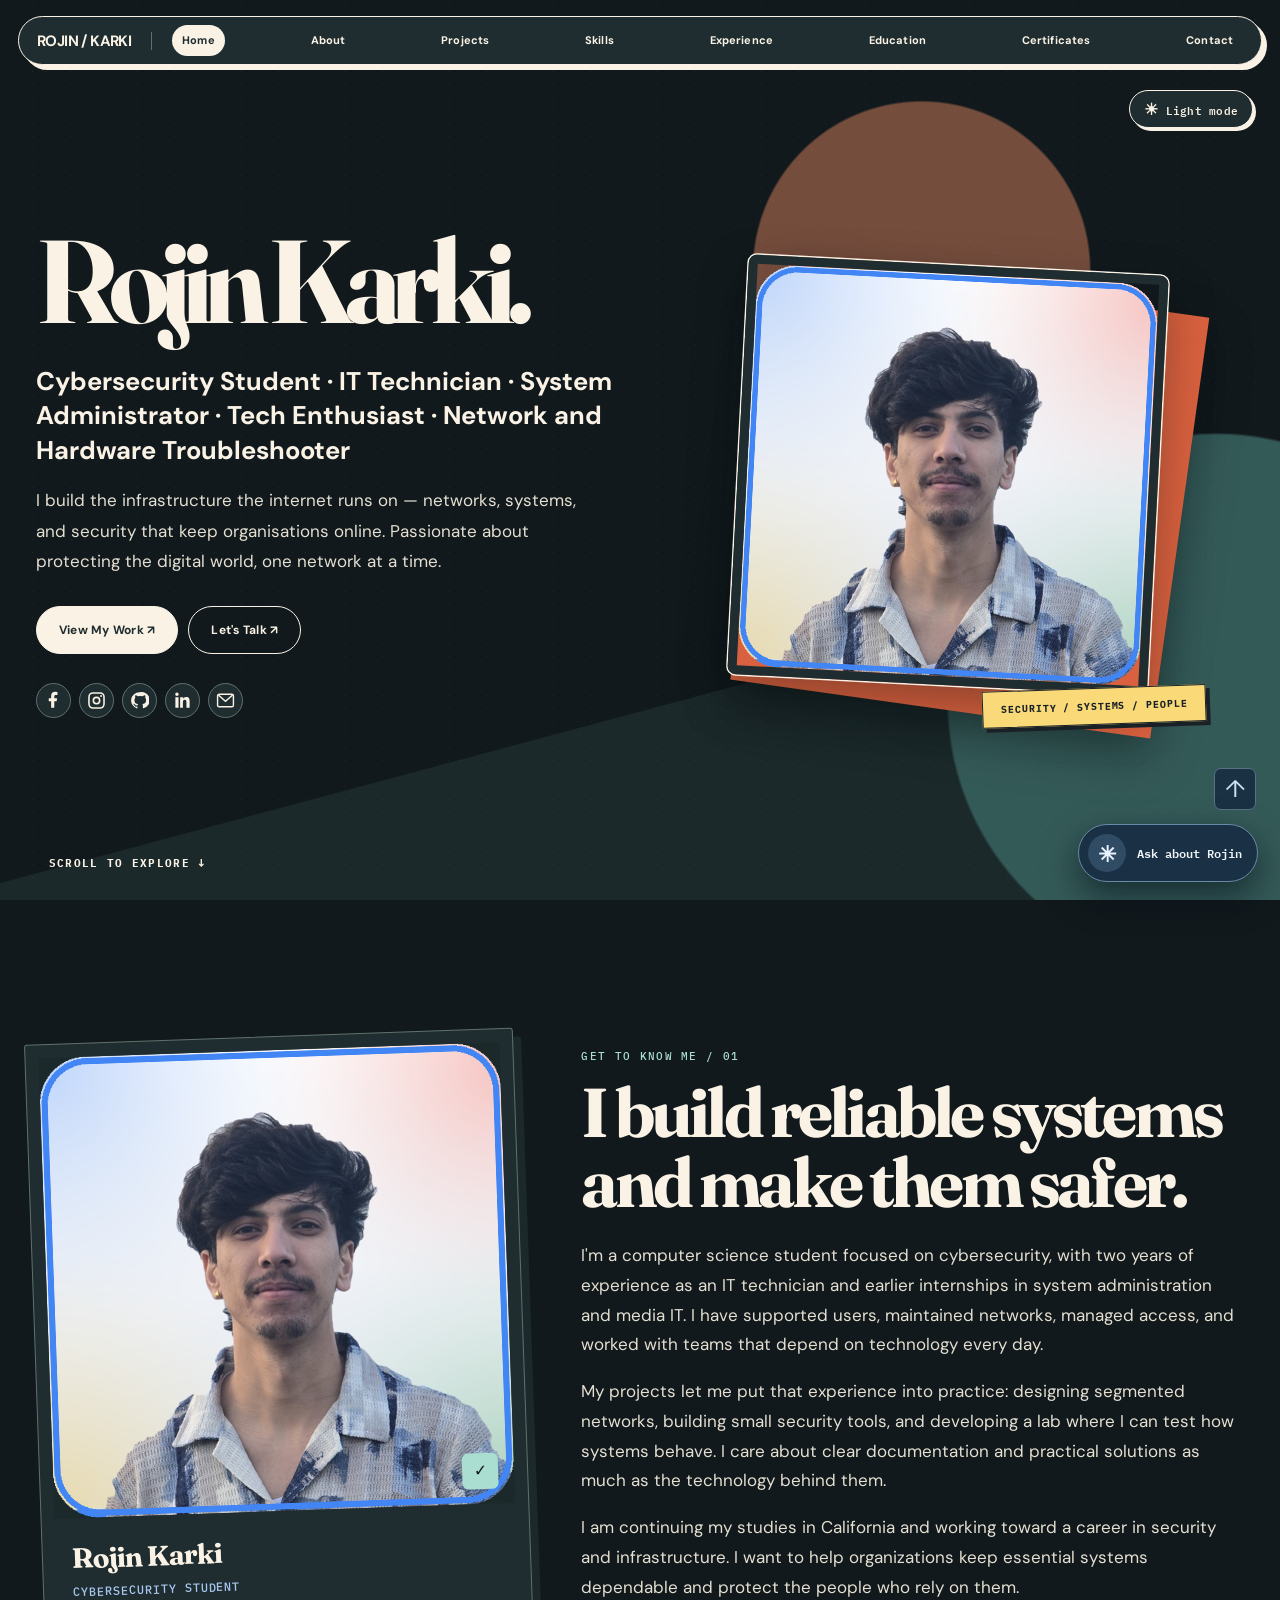
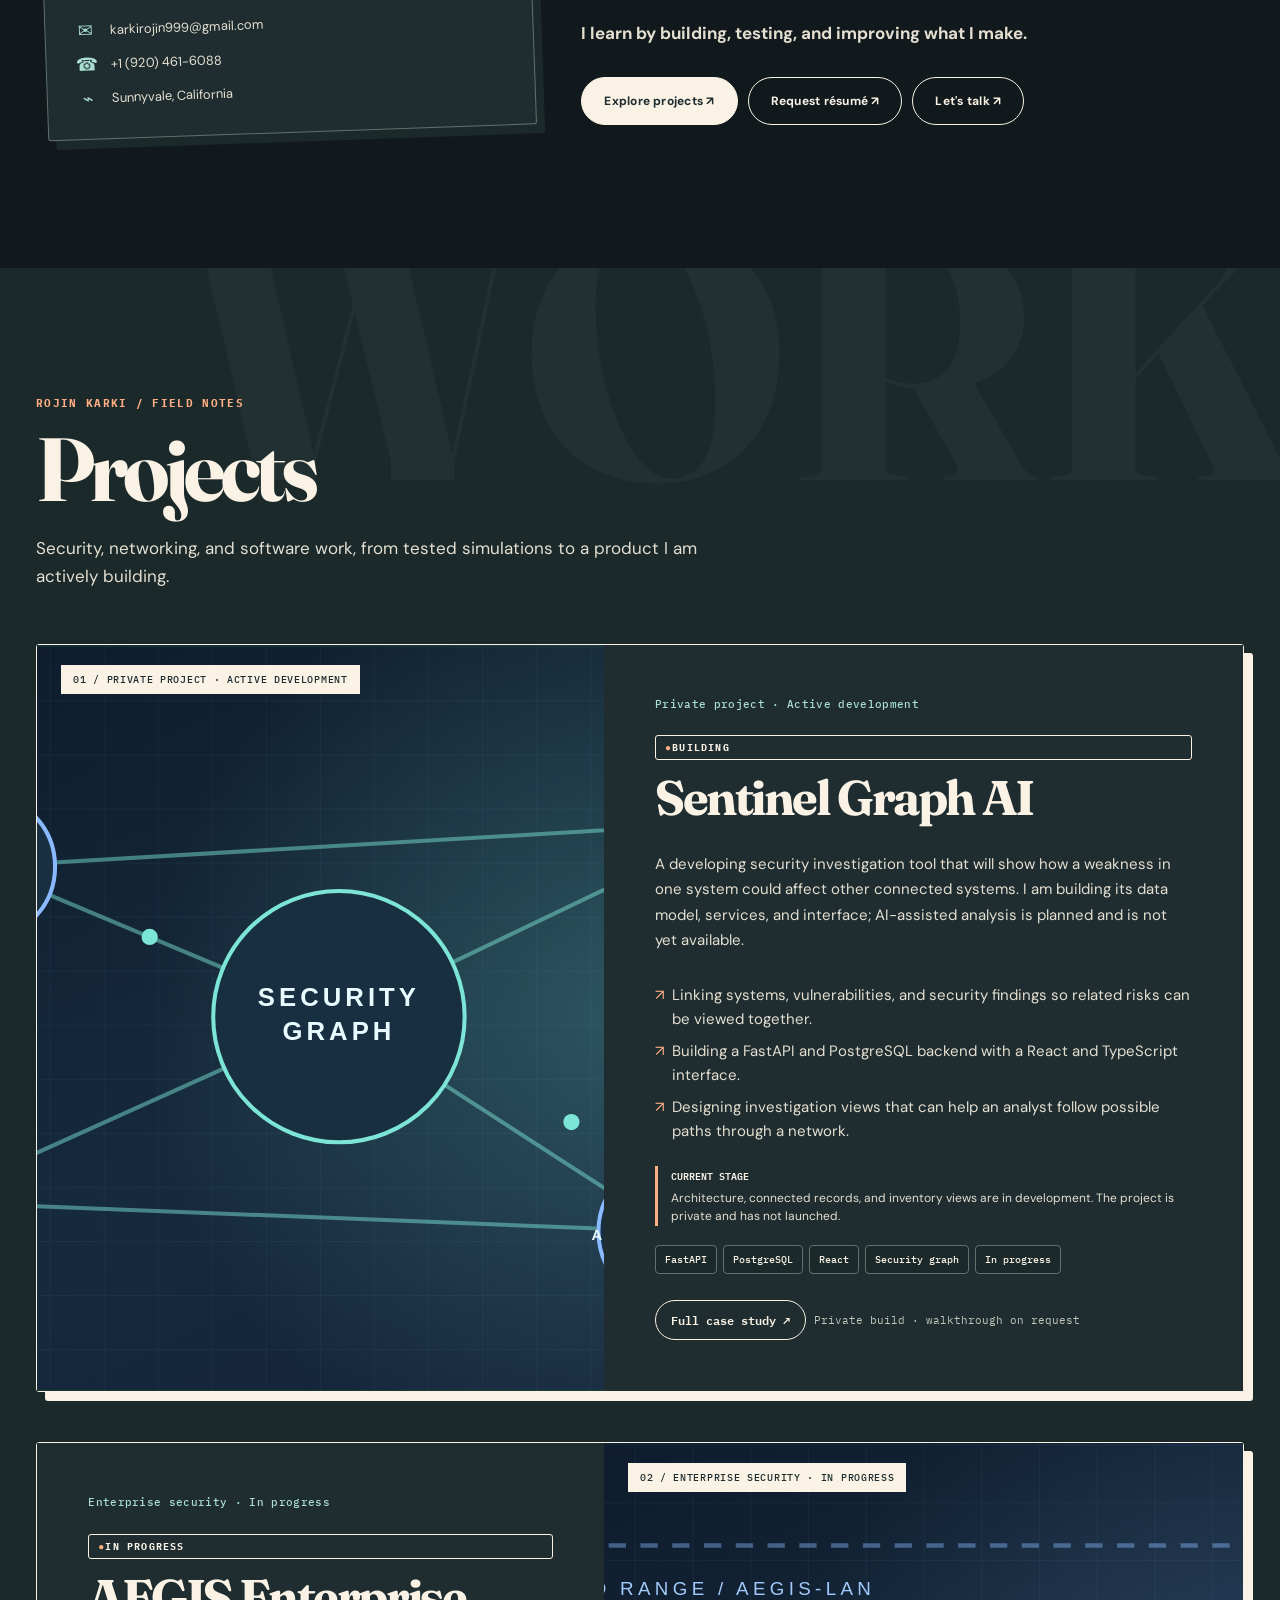
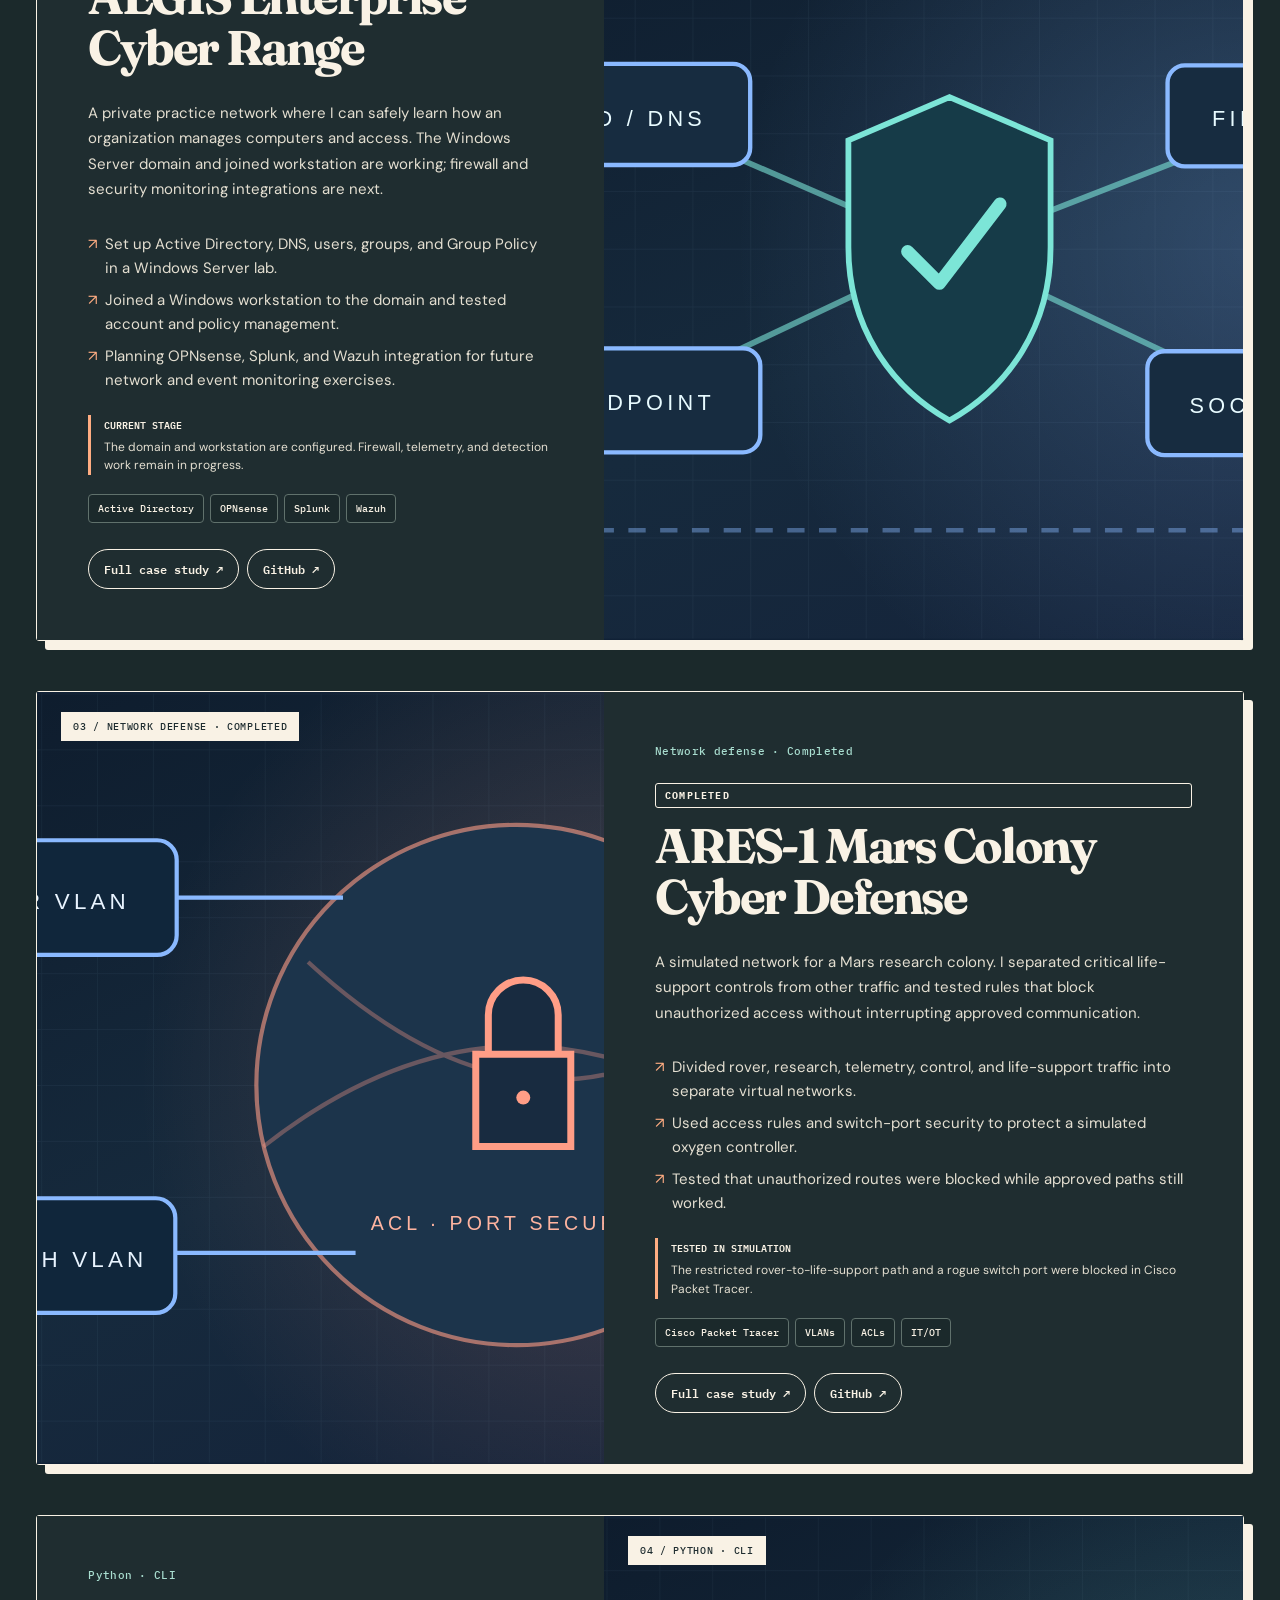
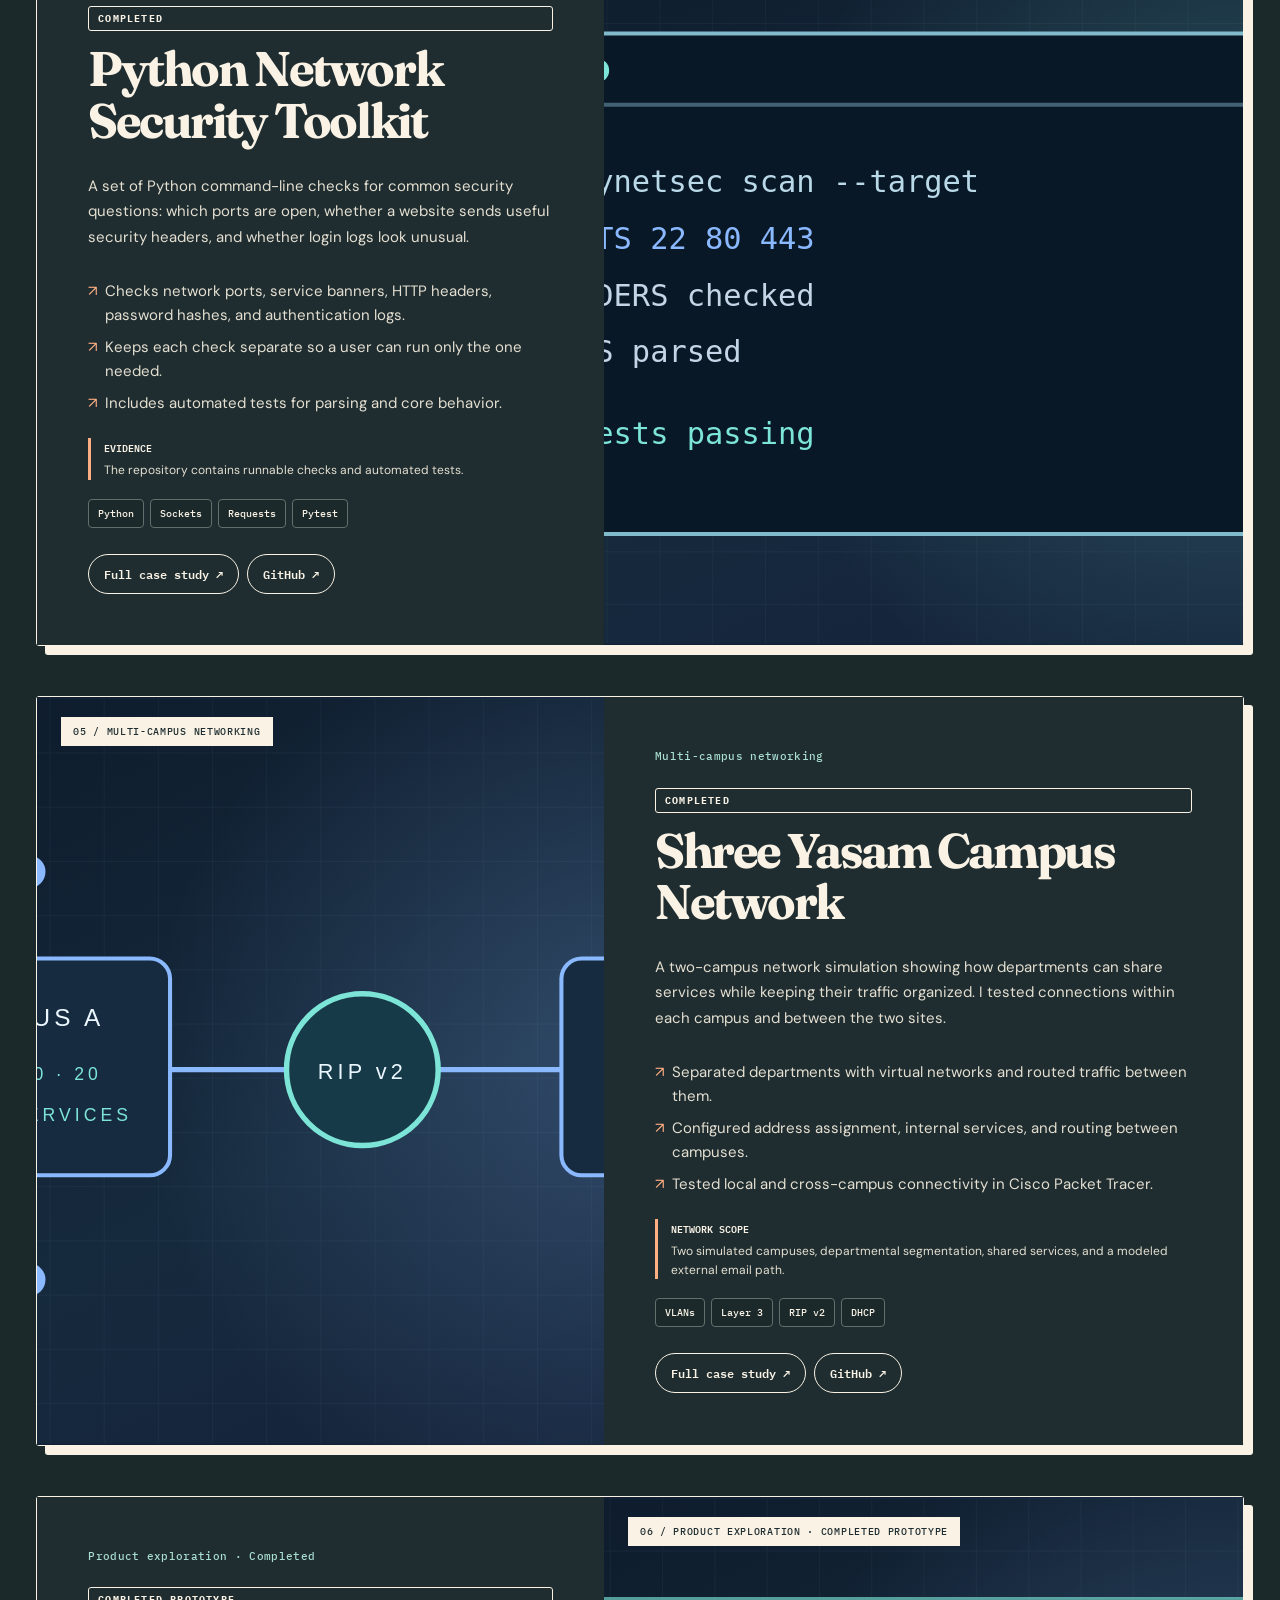
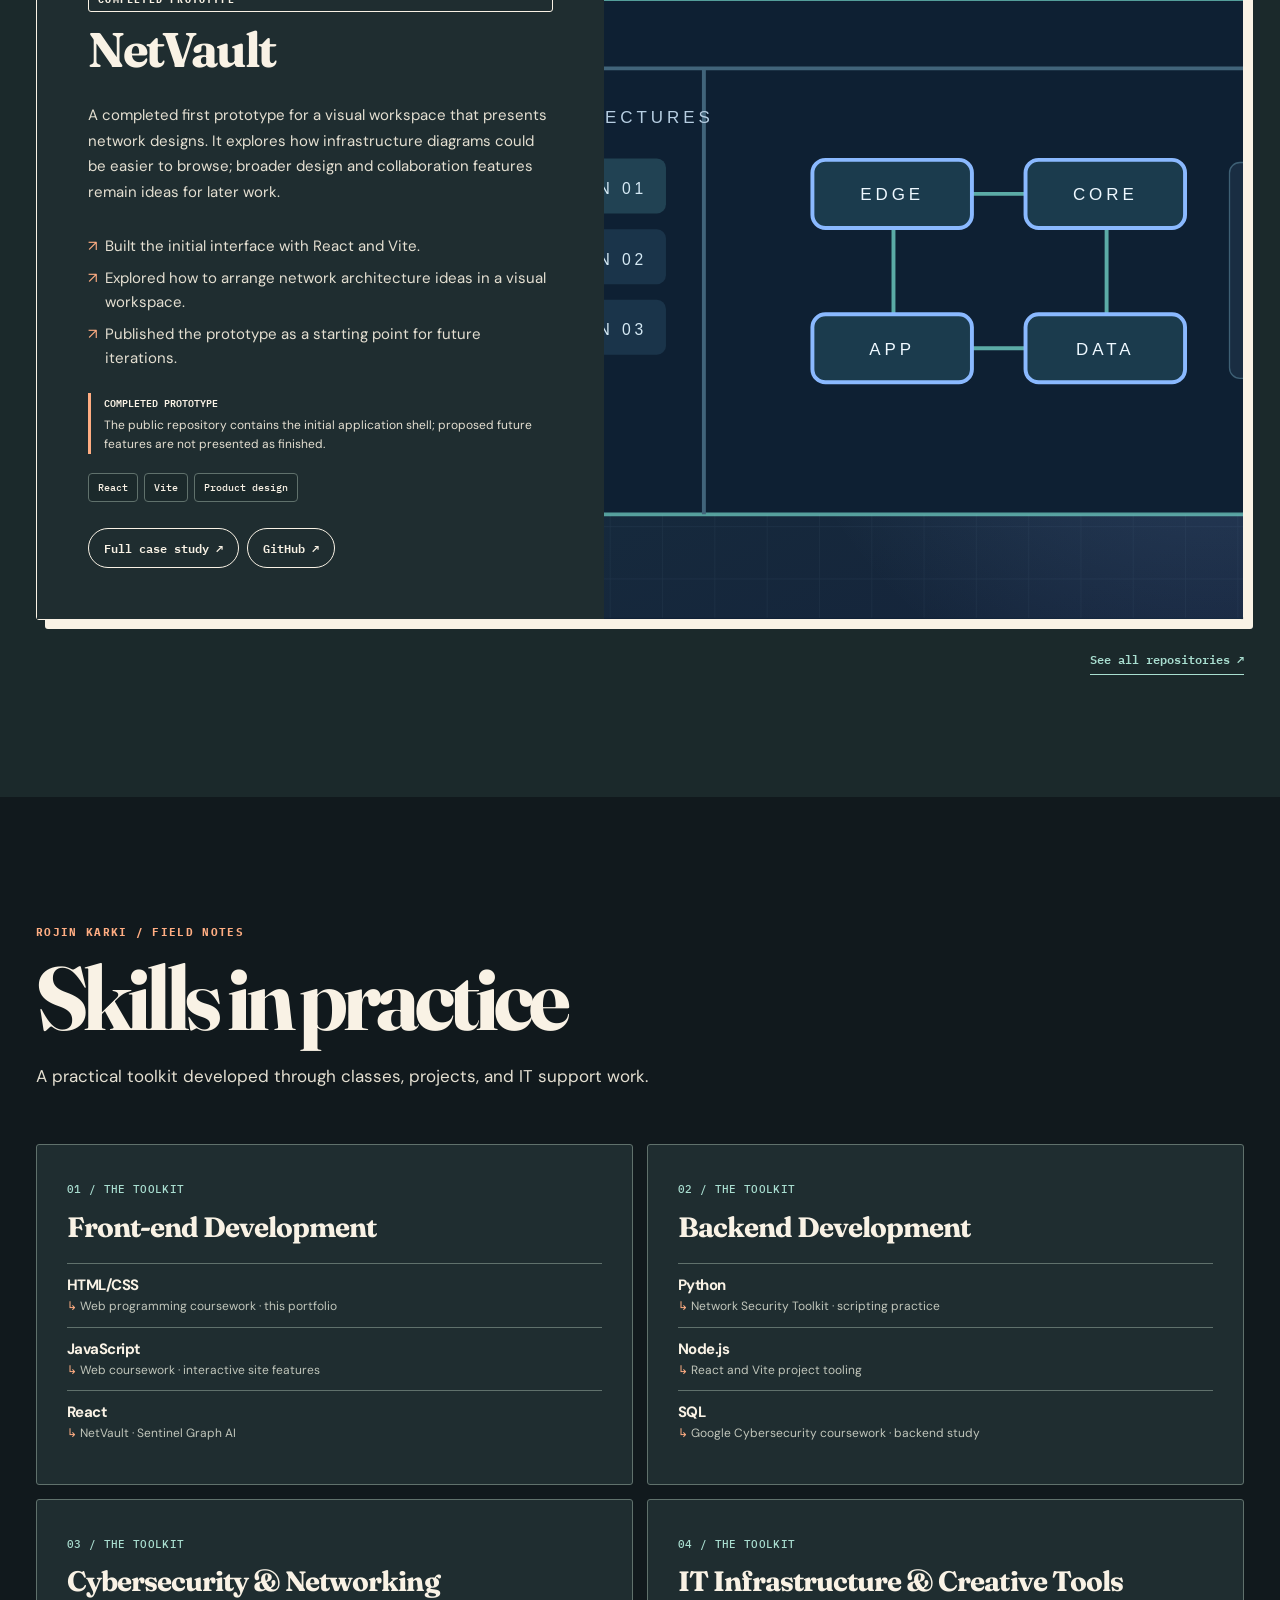
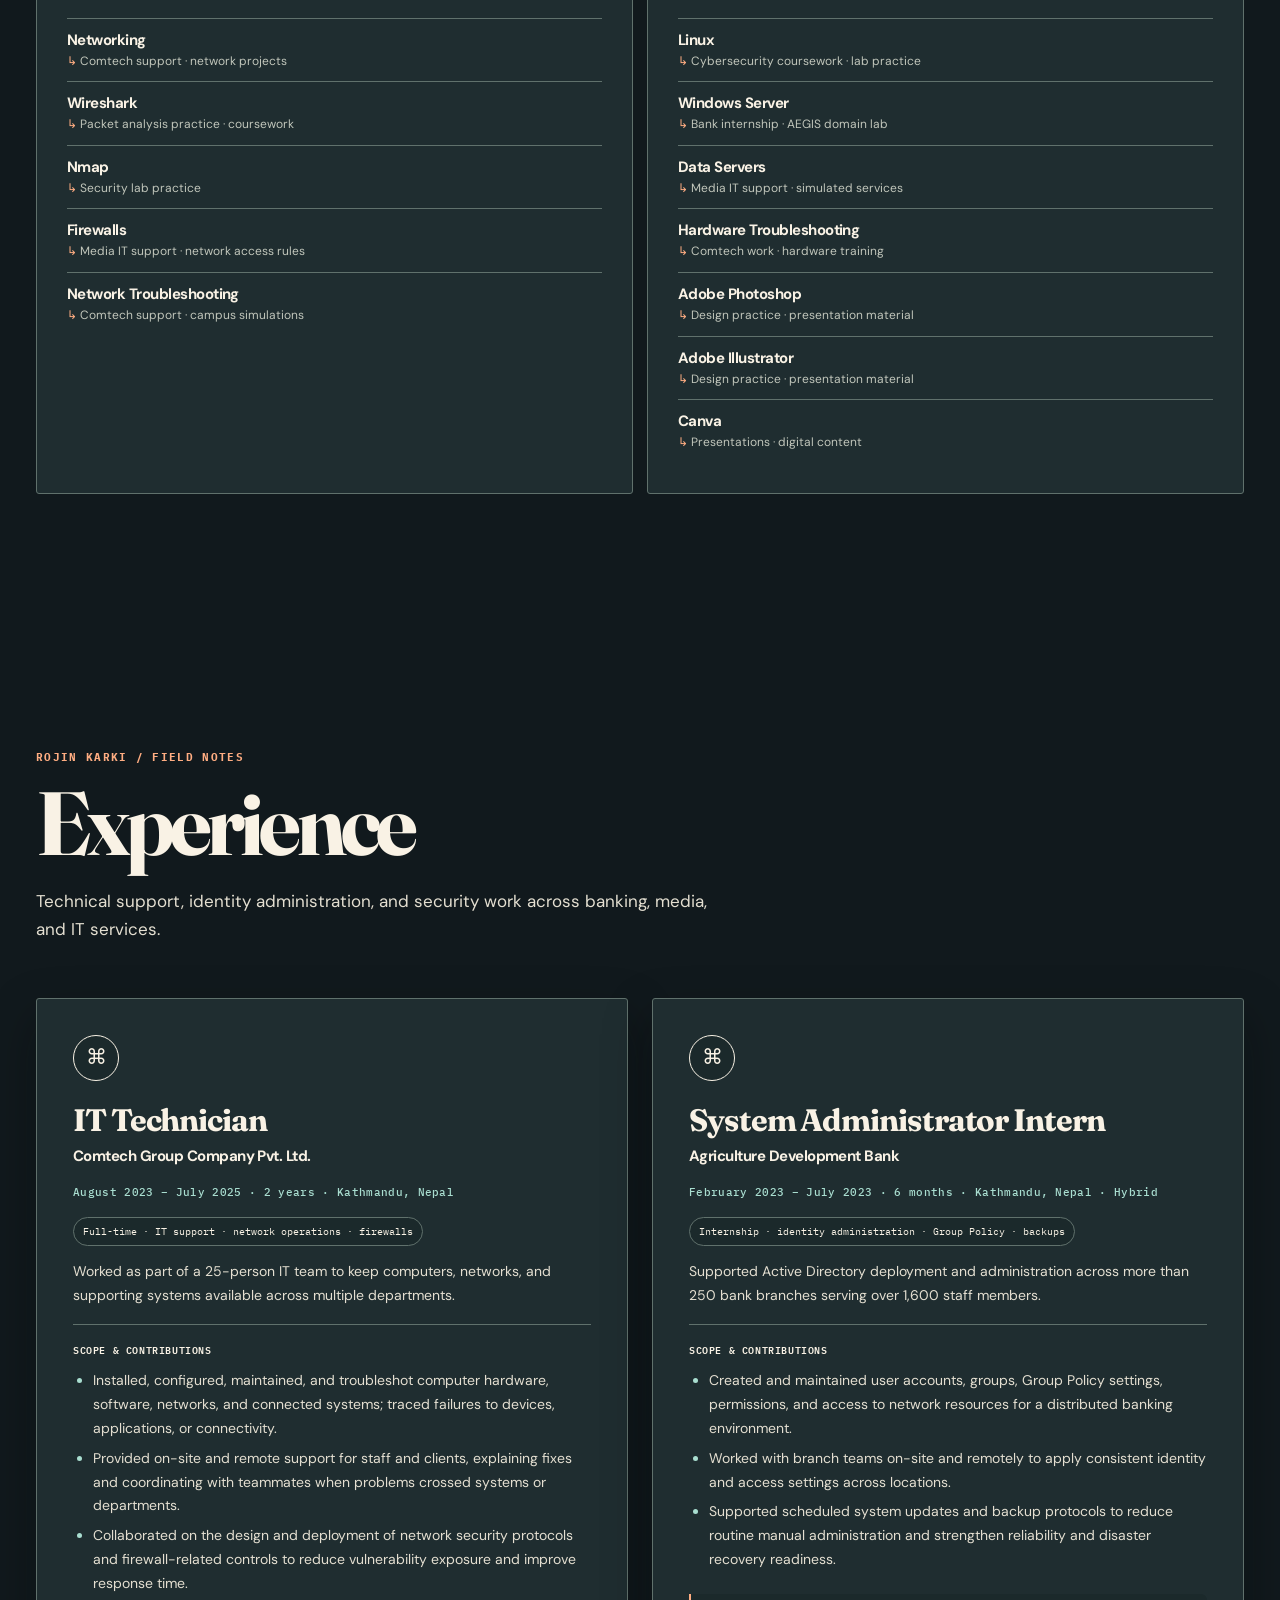
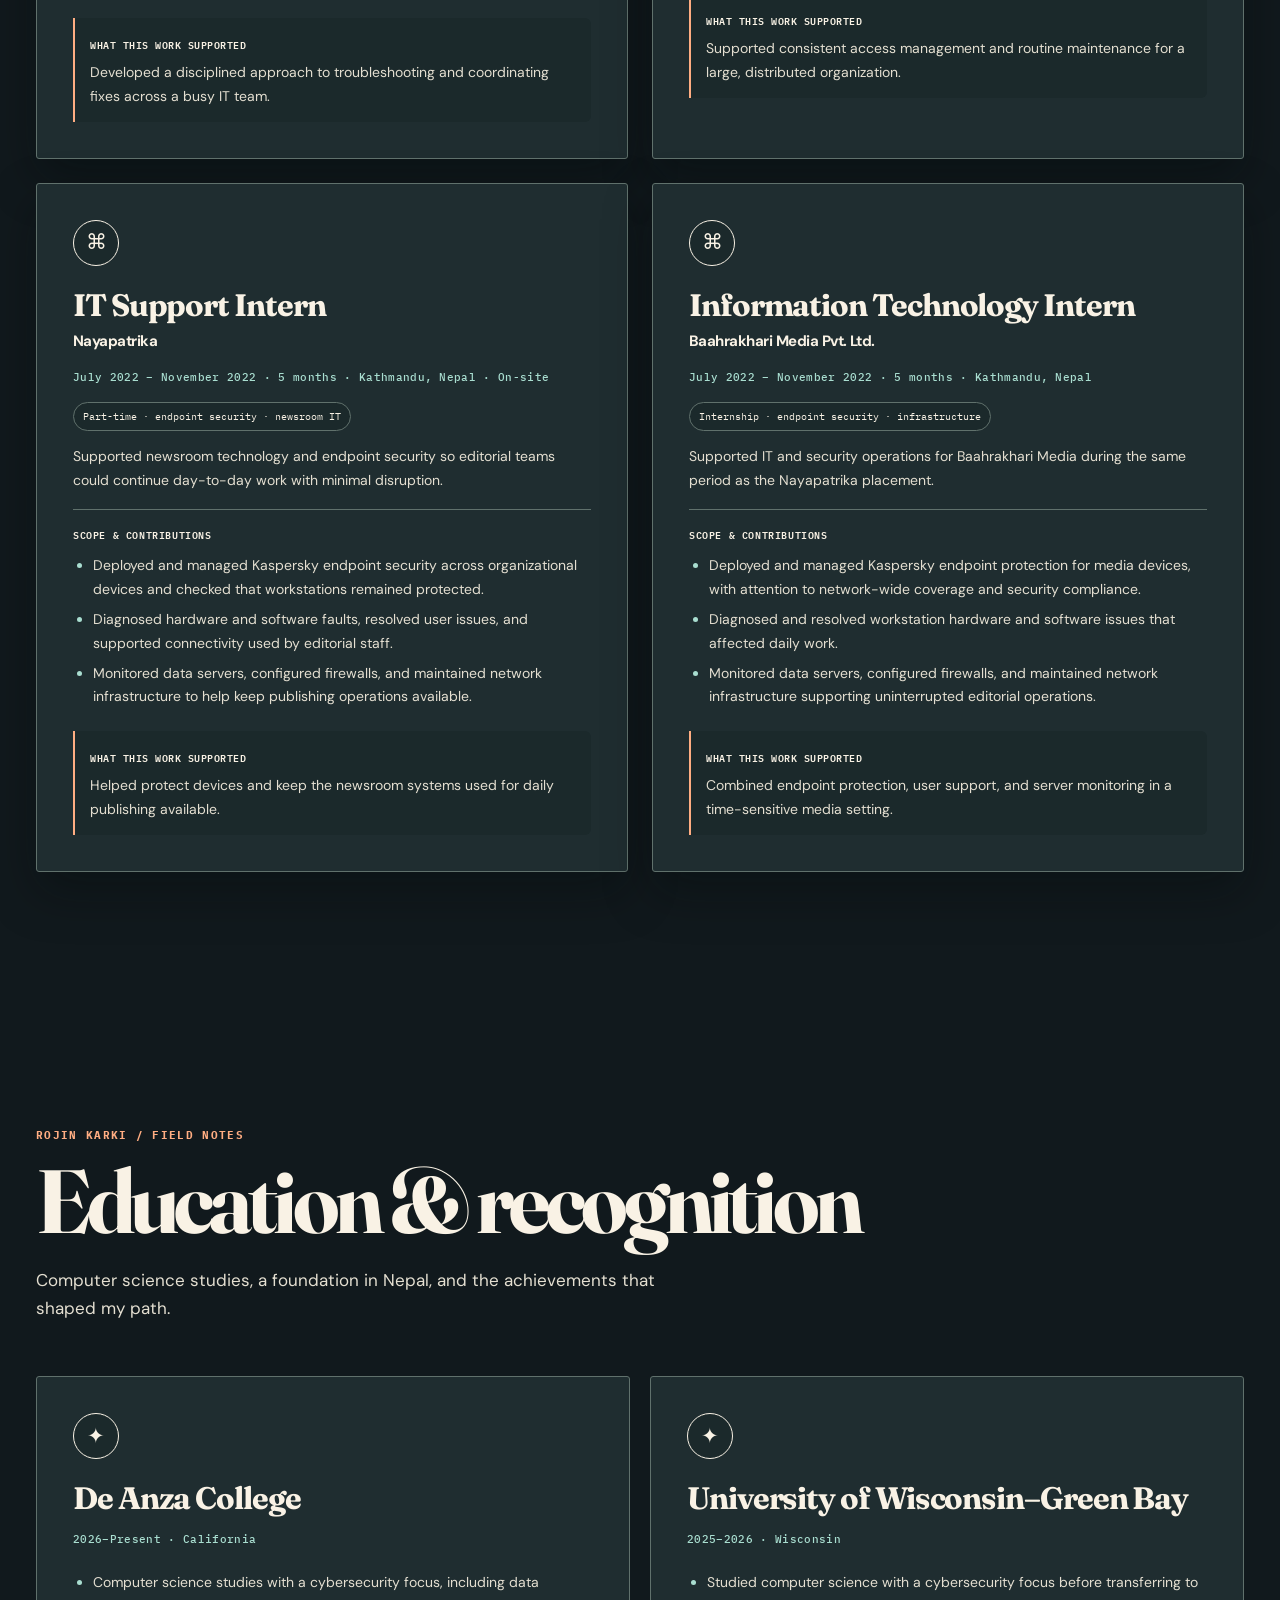
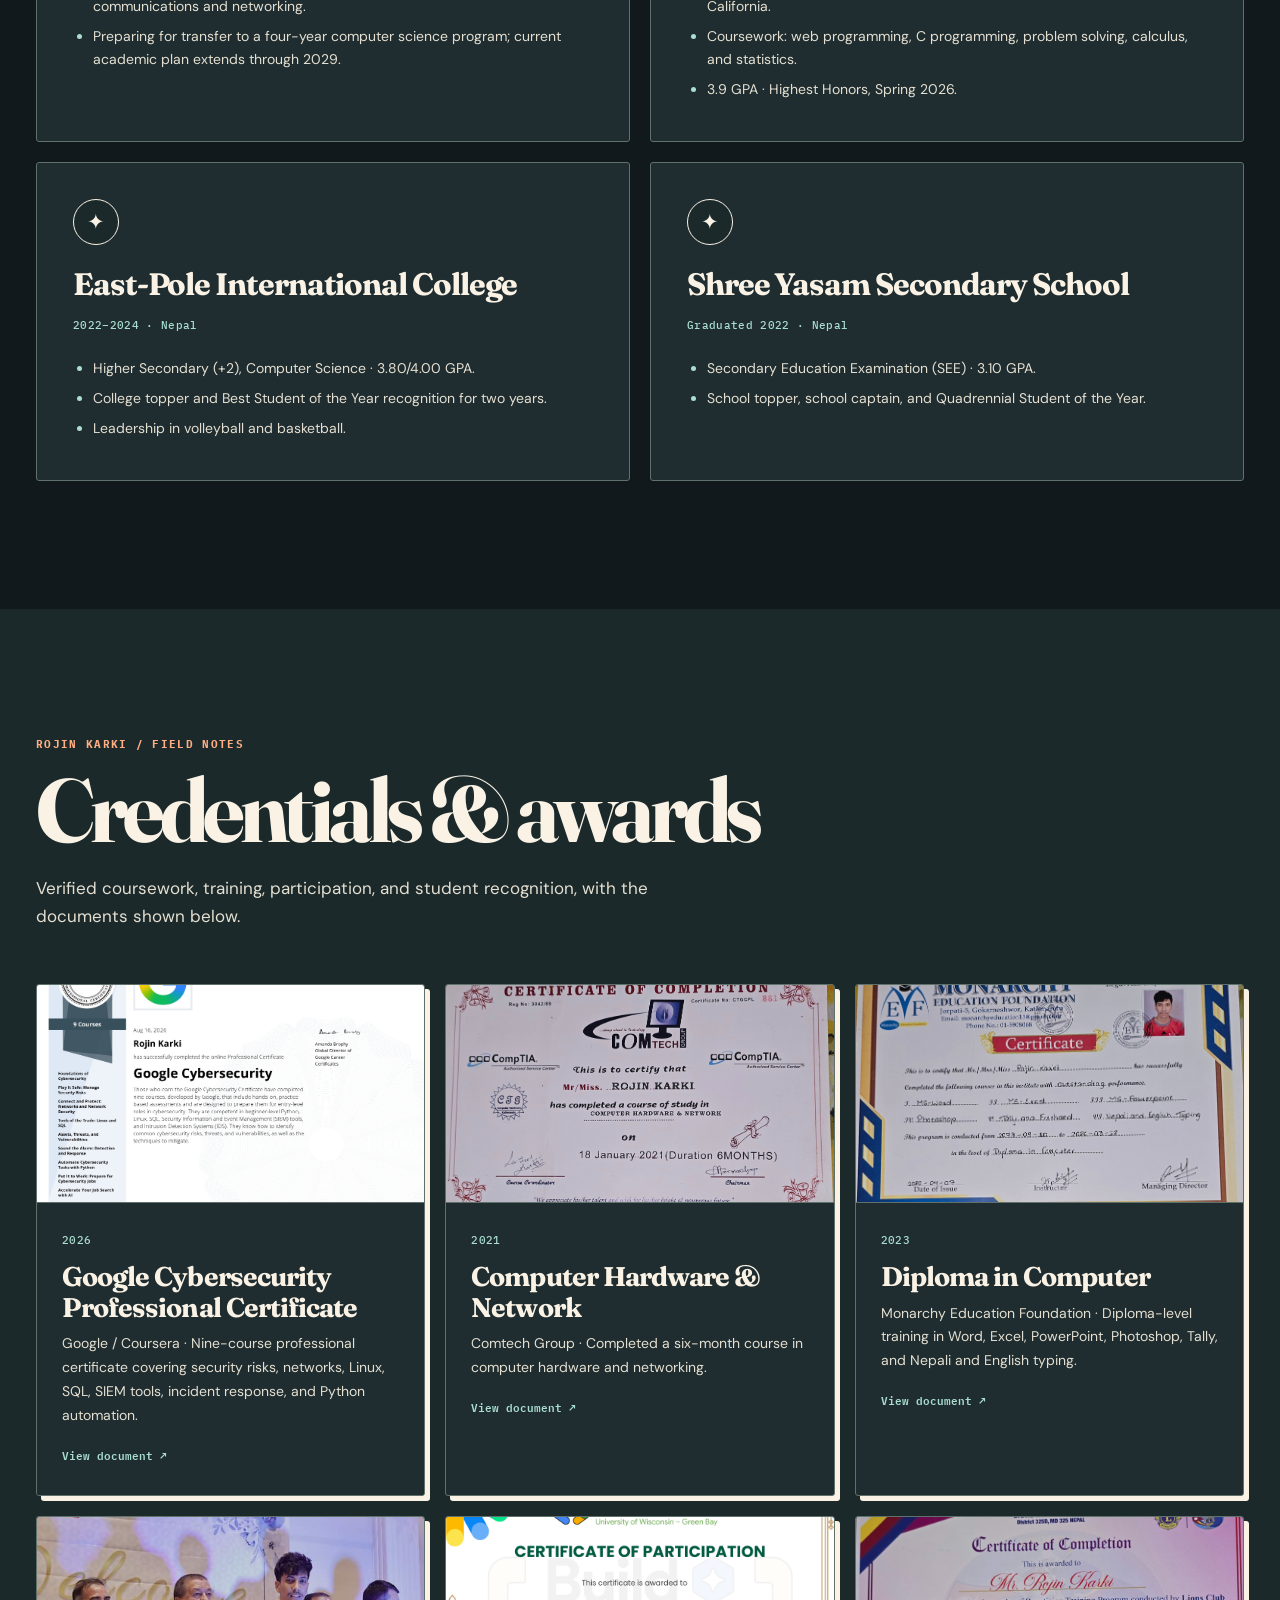
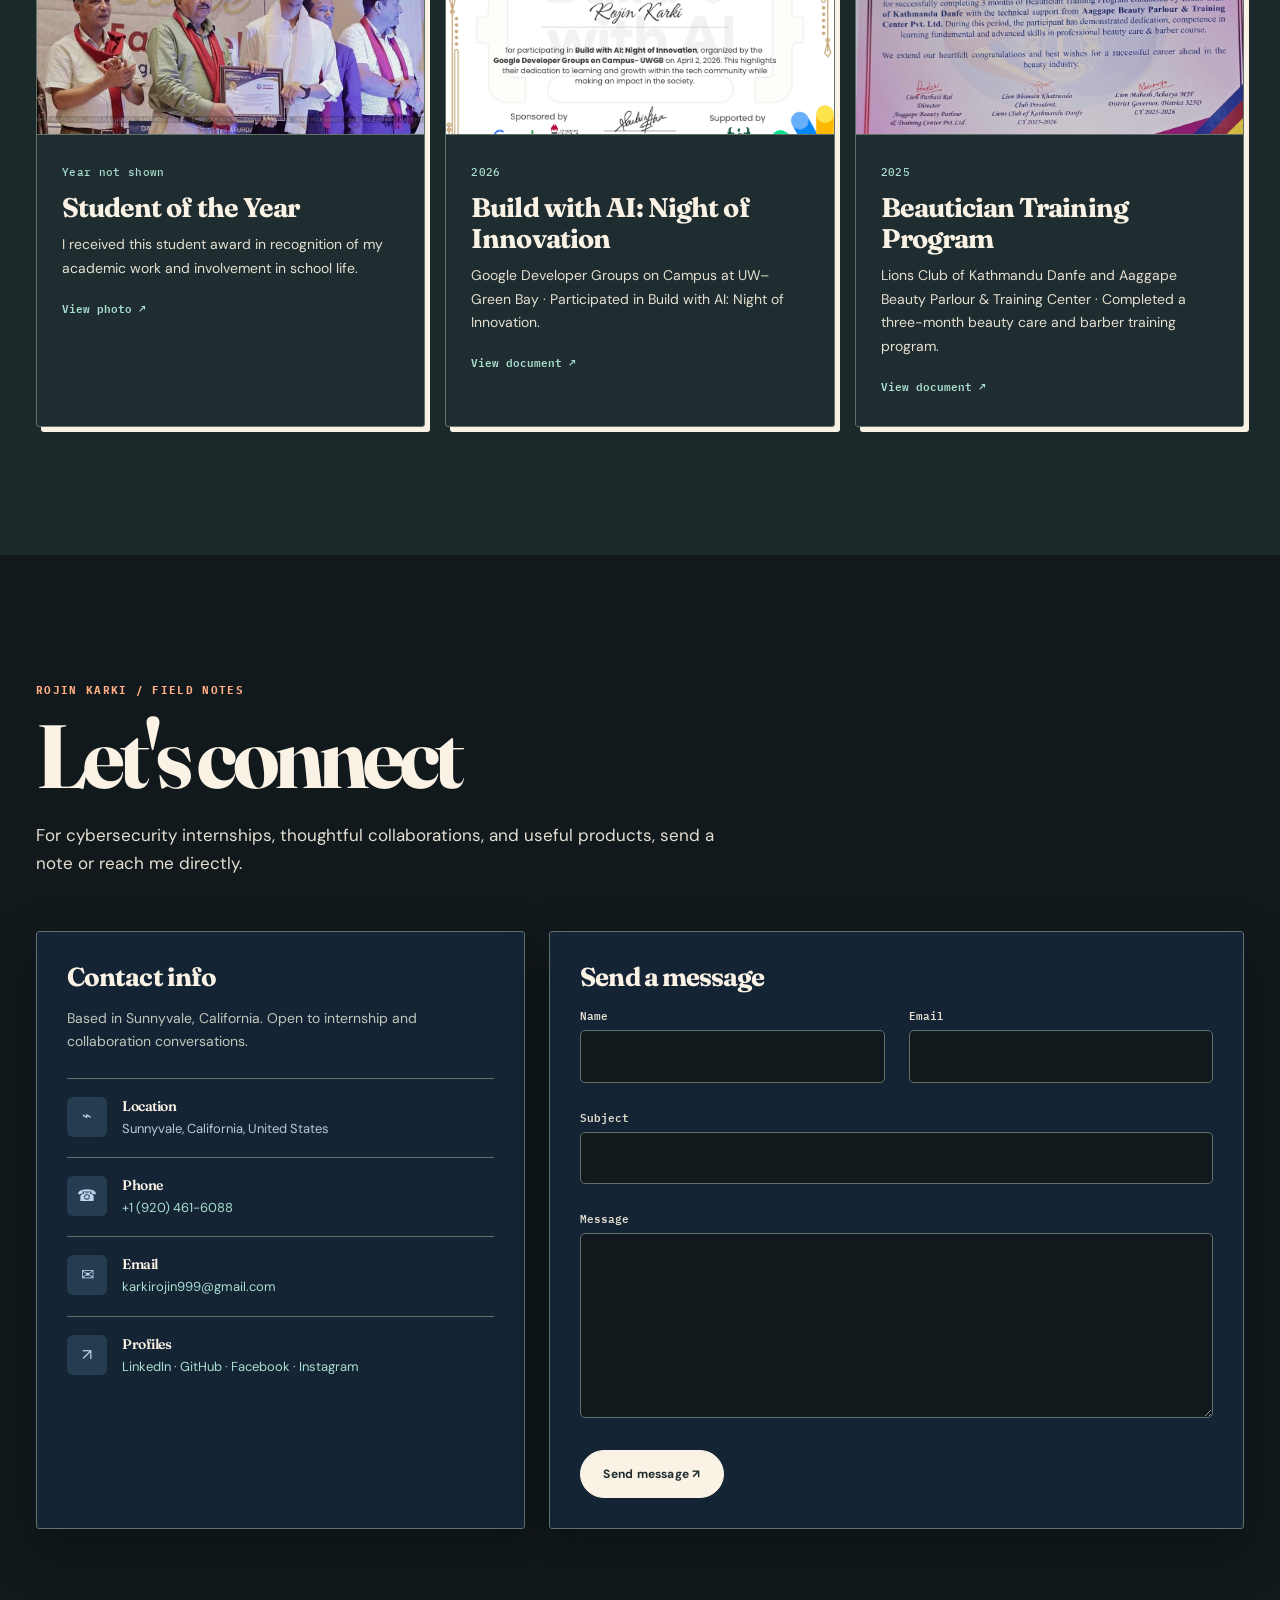
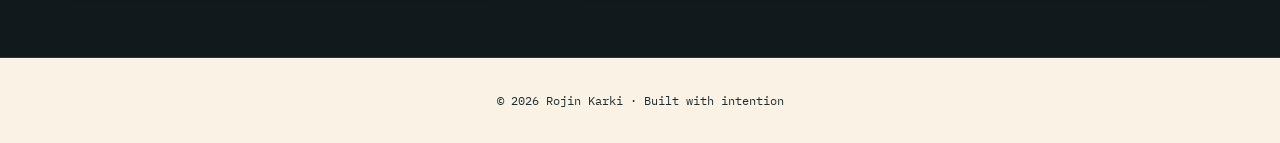
==== index.html @ 06d6bb91 "Polish portfolio copy and project case studies" ====
<!doctype html>
<html lang="en" data-theme="dark"><head><meta charset="utf-8"><meta name="viewport" content="width=device-width,initial-scale=1"><meta name="theme-color" content="#0b1420"><meta name="description" content="Rojin Karki — cybersecurity, networking and software projects in Sunnyvale, California."><script src="assets/js/theme.js"></script><link rel="stylesheet" href="assets/css/main.css"><link rel="stylesheet" href="assets/css/dark-signature.css"><link rel="stylesheet" href="assets/css/light-theme.css"><title>Rojin Karki — Cybersecurity &amp; Software</title><link rel="icon" type="image/svg+xml" href="favicon.svg"><link rel="canonical" href="https://rojinkarki.com.np/"><meta property="og:title" content="Rojin Karki — Cybersecurity &amp; Software"><meta property="og:description" content="Rojin Karki — cybersecurity, networking and software projects in Sunnyvale, California."><meta property="og:type" content="website"><meta property="og:url" content="https://rojinkarki.com.np/"><meta property="og:image" content="https://rojinkarki.com.np/assets/img/profile/profile.png"><link rel="stylesheet" href="assets/css/editorial-scroll.css"></head><body class="index-page"><a class="skip-link" href="#content">Skip to content</a><button class="header-toggle" type="button" aria-label="Open navigation" aria-controls="navmenu" aria-expanded="false">☰</button><button id="theme-toggle" class="theme-toggle" type="button" aria-label="Switch to light mode"><span class="theme-icon" aria-hidden="true">☀</span><span class="theme-label" aria-hidden="true">Light mode</span></button><header id="header" class="header d-flex flex-column" aria-label="Site navigation"><div class="header-container d-flex flex-column align-items-start"><nav id="navmenu" class="navmenu" aria-label="Main navigation"><ul><li><a href="#hero"><span class="navicon" aria-hidden="true">⌂</span>Home</a></li><li><a href="#about"><span class="navicon" aria-hidden="true">◈</span>About</a></li><li><a href="#Project"><span class="navicon" aria-hidden="true">◇</span>Projects</a></li><li><a href="#Skills"><span class="navicon" aria-hidden="true">⌘</span>Skills</a></li><li><a href="#Experience"><span class="navicon" aria-hidden="true">▤</span>Experience</a></li><li><a href="#Education"><span class="navicon" aria-hidden="true">▥</span>Education</a></li><li><a href="#certifications"><span class="navicon" aria-hidden="true">✦</span>Certificates</a></li><li><a href="#contact"><span class="navicon" aria-hidden="true">↗</span>Contact</a></li></ul></nav><div class="social-links"><a href="https://www.facebook.com/row.jeen.karki/" target="_blank" rel="noopener noreferrer" aria-label="Facebook"><svg viewbox="0 0 24 24" width="19" height="19" fill="currentColor" aria-hidden="true" focusable="false"><path d="M13 21v-8h3l.5-4H13V7c0-1.2.4-2 2-2h2V1.4A26 26 0 0 0 14 1c-3 0-5 1.8-5 5.2V9H6v4h3v8z"></path></svg></a><a href="https://www.instagram.com/rojin_18_404/?hl=en" target="_blank" rel="noopener noreferrer" aria-label="Instagram"><svg viewbox="0 0 24 24" width="19" height="19" fill="currentColor" aria-hidden="true" focusable="false"><rect x="2.5" y="2.5" width="19" height="19" rx="5" fill="none" stroke="currentColor" stroke-width="2"></rect><circle cx="12" cy="12" r="4" fill="none" stroke="currentColor" stroke-width="2"></circle><circle cx="17.8" cy="6.4" r="1.2"></circle></svg></a><a href="https://github.com/Rojinkarki" target="_blank" rel="noopener noreferrer" aria-label="GitHub"><svg viewbox="0 0 24 24" width="19" height="19" fill="currentColor" aria-hidden="true" focusable="false"><path d="M12 1.5a10.5 10.5 0 0 0-3.3 20.5c.5.1.7-.2.7-.5v-1.8c-2.9.6-3.5-1.2-3.5-1.2-.5-1.3-1.2-1.6-1.2-1.6-1-.7.1-.7.1-.7 1.1.1 1.7 1.1 1.7 1.1.9 1.6 2.5 1.1 3.1.8.1-.7.4-1.2.7-1.5-2.3-.3-4.7-1.1-4.7-5.2 0-1.2.4-2.2 1.1-3-.1-.3-.5-1.4.1-3 0 0 1-.3 3.2 1.2a11 11 0 0 1 5.9 0c2.2-1.5 3.2-1.2 3.2-1.2.6 1.6.2 2.7.1 3 .7.8 1.1 1.8 1.1 3 0 4.1-2.4 4.9-4.7 5.2.4.3.7.9.7 1.9v2.9c0 .3.2.6.7.5A10.5 10.5 0 0 0 12 1.5z"></path></svg></a><a href="https://www.linkedin.com/in/rojinkarki/" target="_blank" rel="noopener noreferrer" aria-label="LinkedIn"><svg viewbox="0 0 24 24" width="19" height="19" fill="currentColor" aria-hidden="true" focusable="false"><path d="M3 8h4v13H3zM5 2a2.2 2.2 0 1 0 0 4.4A2.2 2.2 0 0 0 5 2zm4 6h3.8v1.8h.1c.5-1 1.8-2.1 3.7-2.1 4 0 4.4 2.6 4.4 6V21h-4v-6.4c0-1.5 0-3.4-2.1-3.4s-2.4 1.6-2.4 3.3V21H9z"></path></svg></a><a href="mailto:karkirojin999@gmail.com" aria-label="Email"><svg viewbox="0 0 24 24" width="19" height="19" fill="currentColor" aria-hidden="true" focusable="false"><rect x="2" y="4" width="20" height="16" rx="2" fill="none" stroke="currentColor" stroke-width="1.8"></rect><path d="m3 5 9 8 9-8" fill="none" stroke="currentColor" stroke-width="1.8"></path></svg></a></div></div></header><main class="main" id="content">
<section id="hero" class="hero section"><div class="background-elements" aria-hidden="true"><div class="bg-circle circle-1"></div><div class="bg-circle circle-2"></div></div><div class="hero-content"><div class="container"><div class="row align-items-center"><div class="col-lg-6"><div class="hero-text"><h1>Rojin Karki.</h1><p class="lead">Cybersecurity Student · IT Technician · System Administrator · Tech Enthusiast · Network and Hardware Troubleshooter</p><p class="description">I build the infrastructure the internet runs on — networks, systems, and security that keep organisations online. Passionate about protecting the digital world, one network at a time.</p><div class="hero-actions"><a class="btn btn-primary" href="#Project">View My Work ↗</a><a class="btn btn-outline" href="#contact">Let's Talk ↗</a></div><div class="social-links"><a href="https://www.facebook.com/row.jeen.karki/" target="_blank" rel="noopener noreferrer" aria-label="Facebook"><svg viewbox="0 0 24 24" width="19" height="19" fill="currentColor" aria-hidden="true" focusable="false"><path d="M13 21v-8h3l.5-4H13V7c0-1.2.4-2 2-2h2V1.4A26 26 0 0 0 14 1c-3 0-5 1.8-5 5.2V9H6v4h3v8z"></path></svg></a><a href="https://www.instagram.com/rojin_18_404/?hl=en" target="_blank" rel="noopener noreferrer" aria-label="Instagram"><svg viewbox="0 0 24 24" width="19" height="19" fill="currentColor" aria-hidden="true" focusable="false"><rect x="2.5" y="2.5" width="19" height="19" rx="5" fill="none" stroke="currentColor" stroke-width="2"></rect><circle cx="12" cy="12" r="4" fill="none" stroke="currentColor" stroke-width="2"></circle><circle cx="17.8" cy="6.4" r="1.2"></circle></svg></a><a href="https://github.com/Rojinkarki" target="_blank" rel="noopener noreferrer" aria-label="GitHub"><svg viewbox="0 0 24 24" width="19" height="19" fill="currentColor" aria-hidden="true" focusable="false"><path d="M12 1.5a10.5 10.5 0 0 0-3.3 20.5c.5.1.7-.2.7-.5v-1.8c-2.9.6-3.5-1.2-3.5-1.2-.5-1.3-1.2-1.6-1.2-1.6-1-.7.1-.7.1-.7 1.1.1 1.7 1.1 1.7 1.1.9 1.6 2.5 1.1 3.1.8.1-.7.4-1.2.7-1.5-2.3-.3-4.7-1.1-4.7-5.2 0-1.2.4-2.2 1.1-3-.1-.3-.5-1.4.1-3 0 0 1-.3 3.2 1.2a11 11 0 0 1 5.9 0c2.2-1.5 3.2-1.2 3.2-1.2.6 1.6.2 2.7.1 3 .7.8 1.1 1.8 1.1 3 0 4.1-2.4 4.9-4.7 5.2.4.3.7.9.7 1.9v2.9c0 .3.2.6.7.5A10.5 10.5 0 0 0 12 1.5z"></path></svg></a><a href="https://www.linkedin.com/in/rojinkarki/" target="_blank" rel="noopener noreferrer" aria-label="LinkedIn"><svg viewbox="0 0 24 24" width="19" height="19" fill="currentColor" aria-hidden="true" focusable="false"><path d="M3 8h4v13H3zM5 2a2.2 2.2 0 1 0 0 4.4A2.2 2.2 0 0 0 5 2zm4 6h3.8v1.8h.1c.5-1 1.8-2.1 3.7-2.1 4 0 4.4 2.6 4.4 6V21h-4v-6.4c0-1.5 0-3.4-2.1-3.4s-2.4 1.6-2.4 3.3V21H9z"></path></svg></a><a href="mailto:karkirojin999@gmail.com" aria-label="Email"><svg viewbox="0 0 24 24" width="19" height="19" fill="currentColor" aria-hidden="true" focusable="false"><rect x="2" y="4" width="20" height="16" rx="2" fill="none" stroke="currentColor" stroke-width="1.8"></rect><path d="m3 5 9 8 9-8" fill="none" stroke="currentColor" stroke-width="1.8"></path></svg></a></div></div></div><div class="col-lg-6"><div class="hero-visual"><div class="profile-container"><div class="profile-background"></div><img class="profile-image" src="assets/img/profile/profile.png" alt="Portrait of Rojin Karki"></div></div></div></div></div></div></section>
<section id="about" class="about section"><div class="container"><div class="row align-items-center"><div class="col-lg-5"><div class="profile-card"><div class="profile-header"><div class="profile-image"><img src="assets/img/profile/profile.png" alt="Portrait of Rojin Karki" loading="lazy"></div><div class="profile-badge" aria-hidden="true">✓</div></div><div class="profile-content"><h3>Rojin Karki</h3><p class="profession">Cybersecurity Student</p><div class="contact-links"><a class="contact-item" href="mailto:karkirojin999@gmail.com"><span aria-hidden="true">✉</span>karkirojin999@gmail.com</a><a class="contact-item" href="tel:+19204616088"><span aria-hidden="true">☎</span>+1 (920) 461-6088</a><span class="contact-item"><span aria-hidden="true">⌁</span>Sunnyvale, California</span></div></div></div></div><div class="col-lg-7"><div class="about-content"><div class="section-header"><span class="badge-text">Get to know me / 01</span><h3>I build reliable systems and make them safer.</h3></div><div class="description"><p>I'm a computer science student focused on cybersecurity, with two years of experience as an IT technician and earlier internships in system administration and media IT. I have supported users, maintained networks, managed access, and worked with teams that depend on technology every day.</p><p>My projects let me put that experience into practice: designing segmented networks, building small security tools, and developing a lab where I can test how systems behave. I care about clear documentation and practical solutions as much as the technology behind them.</p><p>I am continuing my studies in California and working toward a career in security and infrastructure. I want to help organizations keep essential systems dependable and protect the people who rely on them.</p><p>I learn by building, testing, and improving what I make.</p></div><div class="cta-section"><a class="btn btn-primary" href="#Project">Explore projects ↗</a><a class="btn btn-outline" href="mailto:karkirojin999@gmail.com?subject=Resume%20request">Request résumé ↗</a><a class="btn btn-outline" href="#contact">Let's talk ↗</a></div></div></div></div></div></section>
<section id="Project" class="projects section"><div class="container section-title"><h2>Projects</h2><p>Security, networking, and software work, from tested simulations to a product I am actively building.</p></div><div class="container"><div class="project-grid"><article class="project-card featured-project" id="project-sentinel-graph-ai"><div class="project-visual"><img class="project-art" src="assets/img/projects/sentinel-graph.svg" alt="" loading="lazy"><span>01 / Private project · Active development</span></div><div class="project-content"><div class="education-date">Private project · Active development</div><span class="project-status is-building">BUILDING</span><h3>Sentinel Graph AI</h3><p>A developing security investigation tool that will show how a weakness in one system could affect other connected systems. I am building its data model, services, and interface; AI-assisted analysis is planned and is not yet available.</p><ul class="project-highlights"><li>Linking systems, vulnerabilities, and security findings so related risks can be viewed together.</li><li>Building a FastAPI and PostgreSQL backend with a React and TypeScript interface.</li><li>Designing investigation views that can help an analyst follow possible paths through a network.</li></ul><div class="project-proof"><b>Current stage</b> Architecture, connected records, and inventory views are in development. The project is private and has not launched.</div><div class="project-tech"><span>FastAPI</span><span>PostgreSQL</span><span>React</span><span>Security graph</span><span>In progress</span></div><div class="project-buttons"><a class="btn-project" href="portfolio-details.html#sentinel-graph-ai">Full case study ↗</a><span class="private-status">Private build · walkthrough on request</span></div></div></article><article class="project-card" id="project-aegis"><div class="project-visual"><img class="project-art" src="assets/img/projects/aegis-cyber-range.svg" alt="" loading="lazy"><span>02 / Enterprise security · In progress</span></div><div class="project-content"><div class="education-date">Enterprise security · In progress</div><span class="project-status is-building">IN PROGRESS</span><h3>AEGIS Enterprise Cyber Range</h3><p>A private practice network where I can safely learn how an organization manages computers and access. The Windows Server domain and joined workstation are working; firewall and security monitoring integrations are next.</p><ul class="project-highlights"><li>Set up Active Directory, DNS, users, groups, and Group Policy in a Windows Server lab.</li><li>Joined a Windows workstation to the domain and tested account and policy management.</li><li>Planning OPNsense, Splunk, and Wazuh integration for future network and event monitoring exercises.</li></ul><div class="project-proof"><b>Current stage</b> The domain and workstation are configured. Firewall, telemetry, and detection work remain in progress.</div><div class="project-tech"><span>Active Directory</span><span>OPNsense</span><span>Splunk</span><span>Wazuh</span></div><div class="project-buttons"><a class="btn-project" href="portfolio-details.html#aegis">Full case study ↗</a><a href="https://github.com/Rojinkarki/AEGIS-Enterprise-Cybersecurity-Home-Lab" target="_blank" rel="noopener noreferrer" class="btn-project secondary-link">GitHub ↗</a></div></div></article><article class="project-card" id="project-ares-1"><div class="project-visual"><img class="project-art" src="assets/img/projects/ares-defense.svg" alt="" loading="lazy"><span>03 / Network defense · Completed</span></div><div class="project-content"><div class="education-date">Network defense · Completed</div><span class="project-status is-complete">COMPLETED</span><h3>ARES-1 Mars Colony Cyber Defense</h3><p>A simulated network for a Mars research colony. I separated critical life-support controls from other traffic and tested rules that block unauthorized access without interrupting approved communication.</p><ul class="project-highlights"><li>Divided rover, research, telemetry, control, and life-support traffic into separate virtual networks.</li><li>Used access rules and switch-port security to protect a simulated oxygen controller.</li><li>Tested that unauthorized routes were blocked while approved paths still worked.</li></ul><div class="project-proof"><b>Tested in simulation</b> The restricted rover-to-life-support path and a rogue switch port were blocked in Cisco Packet Tracer.</div><div class="project-tech"><span>Cisco Packet Tracer</span><span>VLANs</span><span>ACLs</span><span>IT/OT</span></div><div class="project-buttons"><a class="btn-project" href="portfolio-details.html#ares-1">Full case study ↗</a><a href="https://github.com/Rojinkarki/ares-1-mars-colony-cyber-defense" target="_blank" rel="noopener noreferrer" class="btn-project secondary-link">GitHub ↗</a></div></div></article><article class="project-card" id="project-py-netsec"><div class="project-visual"><img class="project-art" src="assets/img/projects/python-toolkit.svg" alt="" loading="lazy"><span>04 / Python · CLI</span></div><div class="project-content"><div class="education-date">Python · CLI</div><span class="project-status is-complete">COMPLETED</span><h3>Python Network Security Toolkit</h3><p>A set of Python command-line checks for common security questions: which ports are open, whether a website sends useful security headers, and whether login logs look unusual.</p><ul class="project-highlights"><li>Checks network ports, service banners, HTTP headers, password hashes, and authentication logs.</li><li>Keeps each check separate so a user can run only the one needed.</li><li>Includes automated tests for parsing and core behavior.</li></ul><div class="project-proof"><b>Evidence</b> The repository contains runnable checks and automated tests.</div><div class="project-tech"><span>Python</span><span>Sockets</span><span>Requests</span><span>Pytest</span></div><div class="project-buttons"><a class="btn-project" href="portfolio-details.html#py-netsec">Full case study ↗</a><a href="https://github.com/Rojinkarki/py-netsec-toolkit" target="_blank" rel="noopener noreferrer" class="btn-project secondary-link">GitHub ↗</a></div></div></article><article class="project-card" id="project-campus"><div class="project-visual"><img class="project-art" src="assets/img/projects/campus-network.svg" alt="" loading="lazy"><span>05 / Multi-campus networking</span></div><div class="project-content"><div class="education-date">Multi-campus networking</div><span class="project-status is-complete">COMPLETED</span><h3>Shree Yasam Campus Network</h3><p>A two-campus network simulation showing how departments can share services while keeping their traffic organized. I tested connections within each campus and between the two sites.</p><ul class="project-highlights"><li>Separated departments with virtual networks and routed traffic between them.</li><li>Configured address assignment, internal services, and routing between campuses.</li><li>Tested local and cross-campus connectivity in Cisco Packet Tracer.</li></ul><div class="project-proof"><b>Network scope</b> Two simulated campuses, departmental segmentation, shared services, and a modeled external email path.</div><div class="project-tech"><span>VLANs</span><span>Layer 3</span><span>RIP v2</span><span>DHCP</span></div><div class="project-buttons"><a class="btn-project" href="portfolio-details.html#campus">Full case study ↗</a><a href="https://github.com/Rojinkarki/shree-yasam-campus-network-design" target="_blank" rel="noopener noreferrer" class="btn-project secondary-link">GitHub ↗</a></div></div></article><article class="project-card" id="project-netvault"><div class="project-visual"><img class="project-art" src="assets/img/projects/netvault.svg" alt="" loading="lazy"><span>06 / Product exploration · Completed prototype</span></div><div class="project-content"><div class="education-date">Product exploration · Completed</div><span class="project-status is-complete">COMPLETED PROTOTYPE</span><h3>NetVault</h3><p>A completed first prototype for a visual workspace that presents network designs. It explores how infrastructure diagrams could be easier to browse; broader design and collaboration features remain ideas for later work.</p><ul class="project-highlights"><li>Built the initial interface with React and Vite.</li><li>Explored how to arrange network architecture ideas in a visual workspace.</li><li>Published the prototype as a starting point for future iterations.</li></ul><div class="project-proof"><b>Completed prototype</b> The public repository contains the initial application shell; proposed future features are not presented as finished.</div><div class="project-tech"><span>React</span><span>Vite</span><span>Product design</span></div><div class="project-buttons"><a class="btn-project" href="portfolio-details.html#netvault">Full case study ↗</a><a href="https://github.com/Rojinkarki/NetVault" target="_blank" rel="noopener noreferrer" class="btn-project secondary-link">GitHub ↗</a></div></div></article></div><p class="more-projects"><a href="https://github.com/Rojinkarki?tab=repositories" target="_blank" rel="noopener noreferrer">See all repositories ↗</a></p></div></section>
<section id="Skills" class="skills section"><div class="container section-title"><h2>Skills in practice</h2><p>A practical toolkit developed through classes, projects, and IT support work.</p></div><div class="container"><div class="skill-grid"><div class="skills-category"><div class="education-date">01 / THE TOOLKIT</div><h3>Front-end Development</h3><div class="skills-animation"><div class="skill-item"><div class="skill-name"><h4>HTML/CSS</h4></div><p class="skill-source">Web programming coursework · this portfolio</p></div><div class="skill-item"><div class="skill-name"><h4>JavaScript</h4></div><p class="skill-source">Web coursework · interactive site features</p></div><div class="skill-item"><div class="skill-name"><h4>React</h4></div><p class="skill-source">NetVault · Sentinel Graph AI</p></div></div></div><div class="skills-category"><div class="education-date">02 / THE TOOLKIT</div><h3>Backend Development</h3><div class="skills-animation"><div class="skill-item"><div class="skill-name"><h4>Python</h4></div><p class="skill-source">Network Security Toolkit · scripting practice</p></div><div class="skill-item"><div class="skill-name"><h4>Node.js</h4></div><p class="skill-source">React and Vite project tooling</p></div><div class="skill-item"><div class="skill-name"><h4>SQL</h4></div><p class="skill-source">Google Cybersecurity coursework · backend study</p></div></div></div><div class="skills-category"><div class="education-date">03 / THE TOOLKIT</div><h3>Cybersecurity &amp; Networking</h3><div class="skills-animation"><div class="skill-item"><div class="skill-name"><h4>Networking</h4></div><p class="skill-source">Comtech support · network projects</p></div><div class="skill-item"><div class="skill-name"><h4>Wireshark</h4></div><p class="skill-source">Packet analysis practice · coursework</p></div><div class="skill-item"><div class="skill-name"><h4>Nmap</h4></div><p class="skill-source">Security lab practice</p></div><div class="skill-item"><div class="skill-name"><h4>Firewalls</h4></div><p class="skill-source">Media IT support · network access rules</p></div><div class="skill-item"><div class="skill-name"><h4>Network Troubleshooting</h4></div><p class="skill-source">Comtech support · campus simulations</p></div></div></div><div class="skills-category"><div class="education-date">04 / THE TOOLKIT</div><h3>IT Infrastructure &amp; Creative Tools</h3><div class="skills-animation"><div class="skill-item"><div class="skill-name"><h4>Linux</h4></div><p class="skill-source">Cybersecurity coursework · lab practice</p></div><div class="skill-item"><div class="skill-name"><h4>Windows Server</h4></div><p class="skill-source">Bank internship · AEGIS domain lab</p></div><div class="skill-item"><div class="skill-name"><h4>Data Servers</h4></div><p class="skill-source">Media IT support · simulated services</p></div><div class="skill-item"><div class="skill-name"><h4>Hardware Troubleshooting</h4></div><p class="skill-source">Comtech work · hardware training</p></div><div class="skill-item"><div class="skill-name"><h4>Adobe Photoshop</h4></div><p class="skill-source">Design practice · presentation material</p></div><div class="skill-item"><div class="skill-name"><h4>Adobe Illustrator</h4></div><p class="skill-source">Design practice · presentation material</p></div><div class="skill-item"><div class="skill-name"><h4>Canva</h4></div><p class="skill-source">Presentations · digital content</p></div></div></div></div></div></section>
<section id="Experience" class="Experience section"><div class="container section-title"><h2>Experience</h2><p>Technical support, identity administration, and security work across banking, media, and IT services.</p></div><div class="container"><div class="experience-grid"><article class="experience-card"><div class="experience-icon" aria-hidden="true">⌘</div><h3>IT Technician</h3><h5>Comtech Group Company Pvt. Ltd.</h5><span>August 2023 – July 2025 · 2 years · Kathmandu, Nepal</span><div class="experience-focus">Full-time · IT support · network operations · firewalls</div><p>Worked as part of a 25-person IT team to keep computers, networks, and supporting systems available across multiple departments.</p><h4 class="experience-subheading">Scope &amp; contributions</h4><ul><li>Installed, configured, maintained, and troubleshot computer hardware, software, networks, and connected systems; traced failures to devices, applications, or connectivity.</li><li>Provided on-site and remote support for staff and clients, explaining fixes and coordinating with teammates when problems crossed systems or departments.</li><li>Collaborated on the design and deployment of network security protocols and firewall-related controls to reduce vulnerability exposure and improve response time.</li></ul><div class="experience-takeaway"><b>What this work supported</b><p>Developed a disciplined approach to troubleshooting and coordinating fixes across a busy IT team.</p></div></article><article class="experience-card"><div class="experience-icon" aria-hidden="true">⌘</div><h3>System Administrator Intern</h3><h5>Agriculture Development Bank</h5><span>February 2023 – July 2023 · 6 months · Kathmandu, Nepal · Hybrid</span><div class="experience-focus">Internship · identity administration · Group Policy · backups</div><p>Supported Active Directory deployment and administration across more than 250 bank branches serving over 1,600 staff members.</p><h4 class="experience-subheading">Scope &amp; contributions</h4><ul><li>Created and maintained user accounts, groups, Group Policy settings, permissions, and access to network resources for a distributed banking environment.</li><li>Worked with branch teams on-site and remotely to apply consistent identity and access settings across locations.</li><li>Supported scheduled system updates and backup protocols to reduce routine manual administration and strengthen reliability and disaster recovery readiness.</li></ul><div class="experience-takeaway"><b>What this work supported</b><p>Supported consistent access management and routine maintenance for a large, distributed organization.</p></div></article><article class="experience-card"><div class="experience-icon" aria-hidden="true">⌘</div><h3>IT Support Intern</h3><h5>Nayapatrika</h5><span>July 2022 – November 2022 · 5 months · Kathmandu, Nepal · On-site</span><div class="experience-focus">Part-time · endpoint security · newsroom IT</div><p>Supported newsroom technology and endpoint security so editorial teams could continue day-to-day work with minimal disruption.</p><h4 class="experience-subheading">Scope &amp; contributions</h4><ul><li>Deployed and managed Kaspersky endpoint security across organizational devices and checked that workstations remained protected.</li><li>Diagnosed hardware and software faults, resolved user issues, and supported connectivity used by editorial staff.</li><li>Monitored data servers, configured firewalls, and maintained network infrastructure to help keep publishing operations available.</li></ul><div class="experience-takeaway"><b>What this work supported</b><p>Helped protect devices and keep the newsroom systems used for daily publishing available.</p></div></article><article class="experience-card"><div class="experience-icon" aria-hidden="true">⌘</div><h3>Information Technology Intern</h3><h5>Baahrakhari Media Pvt. Ltd.</h5><span>July 2022 – November 2022 · 5 months · Kathmandu, Nepal</span><div class="experience-focus">Internship · endpoint security · infrastructure</div><p>Supported IT and security operations for Baahrakhari Media during the same period as the Nayapatrika placement.</p><h4 class="experience-subheading">Scope &amp; contributions</h4><ul><li>Deployed and managed Kaspersky endpoint protection for media devices, with attention to network-wide coverage and security compliance.</li><li>Diagnosed and resolved workstation hardware and software issues that affected daily work.</li><li>Monitored data servers, configured firewalls, and maintained network infrastructure supporting uninterrupted editorial operations.</li></ul><div class="experience-takeaway"><b>What this work supported</b><p>Combined endpoint protection, user support, and server monitoring in a time-sensitive media setting.</p></div></article></div></div></section>
<section id="Education" class="education section"><div class="container section-title"><h2>Education &amp; recognition</h2><p>Computer science studies, a foundation in Nepal, and the achievements that shaped my path.</p></div><div class="container"><div class="education-grid"><article class="education-card"><div class="education-icon" aria-hidden="true">✦</div><h3>De Anza College</h3><span class="education-date">2026–Present · California</span><ul><li>Computer science studies with a cybersecurity focus, including data communications and networking.</li><li>Preparing for transfer to a four-year computer science program; current academic plan extends through 2029.</li></ul></article><article class="education-card"><div class="education-icon" aria-hidden="true">✦</div><h3>University of Wisconsin–Green Bay</h3><span class="education-date">2025–2026 · Wisconsin</span><ul><li>Studied computer science with a cybersecurity focus before transferring to California.</li><li>Coursework: web programming, C programming, problem solving, calculus, and statistics.</li><li>3.9 GPA · Highest Honors, Spring 2026.</li></ul></article><article class="education-card"><div class="education-icon" aria-hidden="true">✦</div><h3>East-Pole International College</h3><span class="education-date">2022–2024 · Nepal</span><ul><li>Higher Secondary (+2), Computer Science · 3.80/4.00 GPA.</li><li>College topper and Best Student of the Year recognition for two years.</li><li>Leadership in volleyball and basketball.</li></ul></article><article class="education-card"><div class="education-icon" aria-hidden="true">✦</div><h3>Shree Yasam Secondary School</h3><span class="education-date">Graduated 2022 · Nepal</span><ul><li>Secondary Education Examination (SEE) · 3.10 GPA.</li><li>School topper, school captain, and Quadrennial Student of the Year.</li></ul></article></div></div></section>
<section id="certifications" class="certifications section"><div class="container section-title"><h2>Credentials &amp; awards</h2><p>Verified coursework, training, participation, and student recognition, with the documents shown below.</p></div><div class="container"><div class="cert-grid"><article class="cert-card"><a class="cert-image" href="assets/img/certificates/google-cybersecurity.jpg" target="_blank" rel="noopener" aria-label="View Google Cybersecurity Professional Certificate image"><img src="assets/img/certificates/google-cybersecurity.jpg" alt="Google Cybersecurity Professional Certificate document" loading="lazy"></a><div class="cert-content"><span class="education-date">2026</span><h3>Google Cybersecurity Professional Certificate</h3><p>Google / Coursera · Nine-course professional certificate covering security risks, networks, Linux, SQL, SIEM tools, incident response, and Python automation.</p><a class="cert-view" href="assets/img/certificates/google-cybersecurity.jpg" target="_blank" rel="noopener">View document ↗</a></div></article><article class="cert-card"><a class="cert-image" href="assets/img/certificates/computer-hardware-network.jpg" target="_blank" rel="noopener" aria-label="View Computer Hardware &amp; Network image"><img src="assets/img/certificates/computer-hardware-network.jpg" alt="Computer Hardware &amp; Network document" loading="lazy"></a><div class="cert-content"><span class="education-date">2021</span><h3>Computer Hardware &amp; Network</h3><p>Comtech Group · Completed a six-month course in computer hardware and networking.</p><a class="cert-view" href="assets/img/certificates/computer-hardware-network.jpg" target="_blank" rel="noopener">View document ↗</a></div></article><article class="cert-card"><a class="cert-image" href="assets/img/certificates/computer-diploma.jpg" target="_blank" rel="noopener" aria-label="View Diploma in Computer image"><img src="assets/img/certificates/computer-diploma.jpg" alt="Diploma in Computer document" loading="lazy"></a><div class="cert-content"><span class="education-date">2023</span><h3>Diploma in Computer</h3><p>Monarchy Education Foundation · Diploma-level training in Word, Excel, PowerPoint, Photoshop, Tally, and Nepali and English typing.</p><a class="cert-view" href="assets/img/certificates/computer-diploma.jpg" target="_blank" rel="noopener">View document ↗</a></div></article><article class="cert-card"><a class="cert-image" href="assets/img/certificates/student-of-the-year.jpg" target="_blank" rel="noopener" aria-label="View my Student of the Year photo"><img src="assets/img/certificates/student-of-the-year.jpg" alt="Me receiving my Student of the Year award" loading="lazy"></a><div class="cert-content"><span class="education-date">Year not shown</span><h3>Student of the Year</h3><p>I received this student award in recognition of my academic work and involvement in school life.</p><a class="cert-view" href="assets/img/certificates/student-of-the-year.jpg" target="_blank" rel="noopener">View photo ↗</a></div></article><article class="cert-card"><a class="cert-image" href="assets/img/certificates/build-with-ai-participation.png" target="_blank" rel="noopener" aria-label="View Build with AI: Night of Innovation image"><img src="assets/img/certificates/build-with-ai-participation.png" alt="Build with AI: Night of Innovation document" loading="lazy"></a><div class="cert-content"><span class="education-date">2026</span><h3>Build with AI: Night of Innovation</h3><p>Google Developer Groups on Campus at UW–Green Bay · Participated in Build with AI: Night of Innovation.</p><a class="cert-view" href="assets/img/certificates/build-with-ai-participation.png" target="_blank" rel="noopener">View document ↗</a></div></article><article class="cert-card"><a class="cert-image" href="assets/img/certificates/beautician-training.jpg" target="_blank" rel="noopener" aria-label="View Beautician Training Program image"><img src="assets/img/certificates/beautician-training.jpg" alt="Beautician Training Program document" loading="lazy"></a><div class="cert-content"><span class="education-date">2025</span><h3>Beautician Training Program</h3><p>Lions Club of Kathmandu Danfe and Aaggape Beauty Parlour &amp; Training Center · Completed a three-month beauty care and barber training program.</p><a class="cert-view" href="assets/img/certificates/beautician-training.jpg" target="_blank" rel="noopener">View document ↗</a></div></article></div></div></section>
<section id="contact" class="contact section"><div class="container section-title"><h2>Let's connect</h2><p>For cybersecurity internships, thoughtful collaborations, and useful products, send a note or reach me directly.</p></div><div class="container"><div class="row g-lg-5"><div class="col-lg-5"><div class="info-box"><h3>Contact info</h3><p>Based in Sunnyvale, California. Open to internship and collaboration conversations.</p><div class="info-item"><div class="icon-box" aria-hidden="true">⌁</div><div class="content"><h4>Location</h4><p>Sunnyvale, California, United States</p></div></div><div class="info-item"><div class="icon-box" aria-hidden="true">☎</div><div class="content"><h4>Phone</h4><p><a href="tel:+19204616088">+1 (920) 461-6088</a></p></div></div><div class="info-item"><div class="icon-box" aria-hidden="true">✉</div><div class="content"><h4>Email</h4><p><a href="mailto:karkirojin999@gmail.com">karkirojin999@gmail.com</a></p></div></div><div class="info-item"><div class="icon-box" aria-hidden="true">↗</div><div class="content"><h4>Profiles</h4><p><a href="https://www.linkedin.com/in/rojinkarki/" target="_blank" rel="noopener noreferrer">LinkedIn</a> · <a href="https://github.com/Rojinkarki" target="_blank" rel="noopener noreferrer">GitHub</a> · <a href="https://www.facebook.com/row.jeen.karki/" target="_blank" rel="noopener noreferrer">Facebook</a> · <a href="https://www.instagram.com/rojin_18_404/?hl=en" target="_blank" rel="noopener noreferrer">Instagram</a></p></div></div></div></div><div class="col-lg-7"><div class="contact-form"><h3>Send a message</h3><form action="https://formsubmit.co/karkirojin999@gmail.com" method="POST"><input type="hidden" name="_subject" value="New message from Rojin's portfolio"><input type="text" name="_honey" tabindex="-1" autocomplete="off" aria-hidden="true" class="honeypot"><div class="row gy-4"><div class="col-md-6"><label for="contact-name">Name</label><input id="contact-name" name="name" class="form-control" autocomplete="name" required maxlength="80"></div><div class="col-md-6"><label for="contact-email">Email</label><input id="contact-email" type="email" name="email" class="form-control" autocomplete="email" required maxlength="160"></div><div class="col-12"><label for="contact-subject">Subject</label><input id="contact-subject" name="subject" class="form-control" required maxlength="140"></div><div class="col-12"><label for="contact-message">Message</label><textarea id="contact-message" name="message" class="form-control" rows="6" required maxlength="5000"></textarea></div><div class="col-12"><button class="btn" type="submit">Send message ↗</button></div></div></form></div></div></div></div></section>
</main><footer class="footer"><div class="container"><div class="copyright text-center">© <span id="year">2026</span> Rojin Karki · Built with intention</div></div></footer><a href="#hero" id="scroll-top" class="scroll-top d-flex align-items-center justify-content-center" aria-label="Back to top">↑</a><script src="assets/js/main.js" defer></script><aside class="portfolio-assistant" aria-label="Ask about Rojin"><button class="assistant-launcher" type="button" aria-label="Open portfolio assistant" aria-expanded="false" aria-controls="assistant-panel"><span class="launcher-icon" aria-hidden="true">✳</span><span class="launcher-label">Ask about Rojin</span></button><section id="assistant-panel" class="assistant-panel" aria-label="Portfolio assistant conversation" hidden><header class="assistant-header"><div class="assistant-avatar" aria-hidden="true">RK</div><div><span class="assistant-overline">A QUICK GUIDE TO MY WORK</span><h2>Ask about Rojin</h2><p>Answers about Rojin and his work.</p></div><button class="assistant-close" type="button" aria-label="Close assistant">×</button></header><div class="assistant-messages" role="log" aria-live="polite" aria-relevant="additions text"><div class="assistant-message assistant-bot">Hi! Ask about Rojin's projects, skills, experience, or education. I can answer 100+ questions from this portfolio.</div></div><div class="assistant-prompts" aria-label="Suggested questions"><button type="button">Who is Rojin Karki?</button><button type="button">What is Sentinel Graph AI?</button><button type="button">What projects has Rojin built?</button></div><form class="assistant-form"><label for="assistant-input" class="visually-hidden">Ask a question about Rojin</label><input id="assistant-input" name="question" autocomplete="off" maxlength="240" placeholder="Ask about projects, skills, experience..."><button type="submit" aria-label="Send question">↗</button></form><div class="assistant-foot"><span>Private on this device · No AI API required</span></div></section></aside><script src="assets/js/portfolio-knowledge.js" defer></script><script src="assets/js/portfolio-assistant.js" defer></script></body></html>
---- assets/css/main.css ----
/*
 * Rojin Karki — Obsidian / Signal
 * Place this file at assets/css/main.css alongside the supplied HTML pages.
 * Designed for the existing SnapFolio markup, with or without Bootstrap CSS.
 */
@import url('https://fonts.googleapis.com/css2?family=IBM+Plex+Mono:wght@400;500;600&family=Space+Grotesk:wght@400;500;600;700&display=swap');

:root {
  --base:#080d13;
  --base-2:#0b121b;
  --surface:#101a24;
  --surface-2:#15232d;
  --text:#e8f1ef;
  --soft:#c5d6d3;
  --muted:#91a9aa;
  --line:#2b4249;
  --signal:#92f5bb;
  --signal-dark:#61d79a;
  --alert:#ff756c;
  --cyan:#84dfeb;
  --heading:'Space Grotesk','Ubuntu',sans-serif;
  --mono:'IBM Plex Mono',monospace;
  --body:'Nunito',Arial,sans-serif;
  --shadow:0 22px 60px rgba(0,0,0,.23);
  color-scheme:dark;
}
*,*::before,*::after{box-sizing:border-box}
html{scroll-behavior:smooth;scroll-padding-top:26px}
body{margin:0;min-width:320px;background:var(--base);color:var(--text);font:16px/1.7 var(--body);overflow-x:hidden}
body::before{content:"";position:fixed;inset:0;z-index:-1;pointer-events:none;background:linear-gradient(rgba(121,217,170,.026) 1px,transparent 1px),linear-gradient(90deg,rgba(121,217,170,.026) 1px,transparent 1px);background-size:42px 42px}
::selection{background:var(--signal);color:var(--base)}
:focus-visible{outline:2px solid var(--signal);outline-offset:4px}
a{color:var(--signal);text-decoration:none;transition:color .2s ease,background .2s ease,border-color .2s ease,transform .2s ease}
a:hover{color:#fff}img{max-width:100%;height:auto}button,input,textarea{font:inherit}button{cursor:pointer}
h1,h2,h3,h4,h5,h6{font-family:var(--heading);line-height:1.2;color:var(--text);letter-spacing:-.035em}
p{color:var(--soft)}ul{padding-left:1.3rem}li::marker{color:var(--signal)}
.container{width:min(1180px,calc(100% - 48px));max-width:1180px;margin-inline:auto}
.row{display:flex;flex-wrap:wrap;margin-inline:-12px}.row>*{padding-inline:12px;min-width:0;flex:0 0 100%}
.gy-4{row-gap:24px}.g-4{row-gap:24px}.g-lg-5{row-gap:32px}
.align-items-center{align-items:center}.align-items-start{align-items:flex-start}.justify-content-between{justify-content:space-between}.justify-content-center{justify-content:center}.d-flex{display:flex}.flex-column{flex-direction:column}.text-center{text-align:center}.position-relative{position:relative}.img-fluid{max-width:100%;height:auto}
@media(min-width:768px){.col-md-6{flex-basis:50%;max-width:50%}}
@media(min-width:992px){.col-lg-4{flex-basis:33.333%;max-width:33.333%}.col-lg-5{flex-basis:41.666%;max-width:41.666%}.col-lg-6{flex-basis:50%;max-width:50%}.col-lg-7{flex-basis:58.333%;max-width:58.333%}.col-lg-8{flex-basis:66.666%;max-width:66.666%}.col-lg-12{flex-basis:100%;max-width:100%}}

/* Persistent navigation */
.header{position:fixed;z-index:1000;inset:18px auto 18px 18px;width:258px;background:rgba(13,23,31,.96);border:1px solid var(--line);border-radius:14px;box-shadow:var(--shadow);backdrop-filter:blur(18px);padding:28px 16px;overflow-y:auto;justify-content:flex-start!important}
.header::before{content:"RK / SECURE BY DESIGN";font:600 11px/1.4 var(--mono);letter-spacing:.12em;color:var(--signal);padding:8px 10px 22px;display:block;border-bottom:1px solid var(--line);margin-bottom:18px;white-space:nowrap}
.header-container{width:100%;height:100%;min-height:400px}.navmenu{width:100%}.navmenu ul{list-style:none;padding:0;margin:0}.navmenu li{margin:4px 0}.navmenu a{display:flex;align-items:center;gap:12px;width:100%;padding:11px 12px;color:var(--muted);font:600 12px/1.4 var(--mono);letter-spacing:.025em;border:1px solid transparent;border-radius:7px}
.navmenu a i.navicon{font-size:17px;flex:none;color:#5f8990}.navmenu a:hover,.navmenu a.active{color:var(--text);background:rgba(146,245,187,.095);border-color:rgba(146,245,187,.22)}.navmenu a:hover i,.navmenu a.active i{color:var(--signal)}
.navmenu .dropdown ul{display:none;margin:5px 0 8px 16px;border-left:1px solid var(--line);padding-left:8px}.navmenu .dropdown:hover>ul,.navmenu .dropdown.dropdown-active>ul{display:block}
.header .social-links{display:flex;flex-wrap:wrap;gap:8px;margin-top:auto;padding:25px 10px 3px;border-top:1px solid var(--line)}.header .social-links a,.hero .social-links a{display:grid;place-items:center;width:35px;height:35px;border:1px solid var(--line);border-radius:7px;color:var(--soft)}.header .social-links a:hover,.hero .social-links a:hover{background:var(--signal);border-color:var(--signal);color:var(--base);transform:translateY(-2px)}
.header-toggle{display:none;position:fixed;top:19px;right:18px;z-index:1002;background:var(--signal);color:var(--base);width:44px;height:44px;border-radius:8px;place-items:center;font-size:24px;cursor:pointer;box-shadow:0 6px 30px rgba(0,0,0,.35)}
.main,.footer{margin-left:294px}.section{position:relative;padding:100px 0;isolation:isolate}.section:nth-of-type(even){background:linear-gradient(145deg,#0b141d,#0c151e)}.section+.section{border-top:1px solid #182a31}
.section-title{margin-bottom:43px}.section-title h2{font:700 clamp(37px,4vw,55px)/1.05 var(--heading);margin:0 0 20px}.section-title h2::after{content:".";color:var(--alert)}.section-title::before{content:"// FIELD NOTES";display:block;margin-bottom:14px;color:var(--signal);font:500 11px var(--mono);letter-spacing:.14em}.section-title p{max-width:720px;margin:0;color:var(--muted);font-size:15px}.section-title::after{content:"";display:block;width:55px;height:2px;background:linear-gradient(90deg,var(--signal),var(--cyan));margin-top:26px}

/* Buttons and shared components */
.btn,.btn.btn-primary,.contact-form .btn{display:inline-flex;justify-content:center;align-items:center;gap:10px;min-height:48px;padding:11px 21px;border:1px solid var(--signal);border-radius:6px;background:var(--signal);color:#071219;font:700 12px/1.4 var(--mono);letter-spacing:.02em;box-shadow:none;transition:transform .2s ease,background .2s ease,box-shadow .2s ease}
.btn:hover,.btn.btn-primary:hover,.contact-form .btn:hover{background:#b0ffd0;border-color:#b0ffd0;color:#071219;transform:translateY(-3px);box-shadow:0 10px 28px #80f5b130}
.btn.btn-outline{background:transparent;border:1px solid #587e77;color:var(--text)}.btn.btn-outline:hover{border-color:var(--signal);background:rgba(146,245,187,.08);color:var(--signal)}

/* Hero: restrained tactical display */
.hero{min-height:700px;display:flex;align-items:center;padding:95px 0;background:radial-gradient(ellipse at 83% 34%,#193c3b 0%,#101e24 29%,transparent 57%),linear-gradient(120deg,#090f16,#101b23 63%,#071013);overflow:hidden}
.hero::before{content:"";position:absolute;inset:0;z-index:-1;background:repeating-linear-gradient(0deg,rgba(136,218,184,.035) 0 1px,transparent 1px 5px);mask-image:linear-gradient(90deg,transparent,black);pointer-events:none}
.hero::after{content:"00 / 07  •  SYSTEM ONLINE";position:absolute;bottom:25px;left:max(24px,calc((100% - 1180px)/2));font:11px var(--mono);letter-spacing:.14em;color:#638c86}
.background-elements{position:absolute;inset:0;overflow:hidden;pointer-events:none}.bg-circle{position:absolute;border:1px solid rgba(146,245,187,.13);border-radius:50%}.circle-1{width:650px;height:650px;right:-190px;top:-170px}.circle-2{width:410px;height:410px;right:-75px;top:-50px;border-style:dashed;animation:turn 70s linear infinite}
.hero-content{position:relative;width:100%;z-index:1}.hero-text{padding:30px 0}.hero-text::before{content:none;display:inline-block;color:var(--signal);border:1px solid #2f6453;border-radius:50px;padding:7px 13px;font:500 10px/1.4 var(--mono);letter-spacing:.09em;margin-bottom:28px}
.hero-text h1{font:700 clamp(58px,6.8vw,106px)/.96 var(--heading);letter-spacing:-.075em;margin:0 0 22px;text-wrap:balance;background:linear-gradient(130deg,#fff 40%,#9bc1b2 100%);background-clip:text;-webkit-background-clip:text;color:transparent}
.hero-text h1::after{content:"_";color:var(--alert);-webkit-text-fill-color:var(--alert)}.hero-text .lead{font:500 clamp(16px,2vw,22px)/1.4 var(--heading);color:var(--soft);min-height:2em;margin-bottom:17px}.hero-text .typed{color:var(--signal)}.typed-cursor{color:var(--alert)}.hero-text .description{font-size:16px;max-width:510px;color:var(--muted);line-height:1.8}.hero-actions{display:flex;gap:10px;flex-wrap:wrap;margin:29px 0}.hero .social-links{display:flex;gap:8px}
.hero-visual{min-height:490px;display:grid;place-items:center;position:relative}.profile-container{width:min(390px,84%);aspect-ratio:4/5;position:relative;display:grid;place-items:center;isolation:isolate}.profile-container::before,.profile-container::after{content:"";position:absolute;z-index:-1;pointer-events:none}.profile-container::before{inset:-17px;border:1px solid rgba(146,245,187,.25);clip-path:polygon(0 0,24% 0,24% 5%,5% 5%,5% 24%,0 24%,0 0,76% 0,100% 0,100% 24%,95% 24%,95% 5%,76% 5%,76% 0,100% 76%,100% 100%,76% 100%,76% 95%,95% 95%,95% 76%,100% 76%,24% 100%,0 100%,0 76%,5% 76%,5% 95%,24% 95%,24% 100%)}.profile-container::after{inset:18px -23px -21px 20px;border:1px solid rgba(255,117,108,.42)}
.profile-background{position:absolute;inset:0;border:1px solid #3d6c61;border-radius:8px;background:radial-gradient(circle at 50% 28%,#335956 0,#152d30 48%,#0a171c 95%);box-shadow:0 30px 75px #0008;overflow:hidden}.profile-background::after{content:"";position:absolute;inset:0;background:linear-gradient(180deg,transparent 70%,#0c1b24b8),linear-gradient(#ffffff08 1px,transparent 1px);background-size:auto,100% 7px}.profile-container>.profile-image{display:block;position:relative;width:100%;height:100%;object-fit:cover;object-position:center 20%;border-radius:8px;filter:saturate(.72) contrast(1.08)}

/* About */
.about .profile-card,.skills-category,.experience-card,.education-card,.project-card,.info-box,.contact-form,.portfolio-info,.portfolio-description,.service-info,.service-details .content,.starter-section .container{background:linear-gradient(145deg,rgba(22,37,46,.94),rgba(14,25,33,.96));border:1px solid var(--line);border-radius:11px;box-shadow:0 13px 37px #0002}
.about .profile-card{padding:13px;overflow:hidden}.about .profile-header{height:320px;position:relative;border-radius:6px;background:#152b30;overflow:hidden}.about .profile-header .profile-image,.about .profile-header img{width:100%;height:100%;object-fit:cover}.about .profile-badge{position:absolute;right:16px;bottom:15px;width:36px;height:36px;display:grid;place-items:center;background:var(--signal);color:var(--base);border-radius:6px}
.about .profile-content{padding:24px 16px 16px}.about .profile-content h3{font-size:28px;margin:0}.about .profession{font:500 12px var(--mono);text-transform:uppercase;letter-spacing:.08em;color:var(--signal);margin:8px 0 20px}.about .contact-links{display:grid;gap:11px}.about .contact-item{display:flex;gap:13px;align-items:center;color:var(--soft);font-size:13px;overflow-wrap:anywhere}.about .contact-item i{color:var(--signal);font-size:17px}.about-content{padding:14px 0 15px 32px}.about-content .badge-text{font:500 11px var(--mono);color:var(--signal);text-transform:uppercase;letter-spacing:.12em}.about-content .section-header h3{font-size:clamp(30px,3.4vw,48px);line-height:1.08;margin:12px 0 24px}.about-content .description p{color:var(--soft);font-size:15px;line-height:1.84;margin-bottom:16px}.about-content .description p:last-child{font-weight:700;color:var(--text)}.cta-section{display:flex;flex-wrap:wrap;gap:10px;margin-top:28px}

/* Skills */
.skills-category{height:100%;padding:28px 28px 16px;position:relative;overflow:hidden}.skills-category::before,.experience-card::before,.education-card::before,.project-card::before{content:"";position:absolute;inset:0 auto auto 0;width:78px;height:2px;background:var(--signal)}.skills-category h3{font-size:24px;margin:0 0 20px}.skill-item{padding:15px 0;border-top:1px solid #243841}.skill-item h4{font:600 13px var(--heading);margin:0}.skill-percentage{font:500 11px var(--mono);color:var(--signal)}.skill-item .progress{height:5px;background:#263b40;border-radius:99px;margin:11px 0 7px;overflow:hidden}.skill-item .progress-bar{height:100%;width:var(--progress,0%);border-radius:inherit;background:linear-gradient(90deg,var(--signal-dark),var(--cyan));box-shadow:0 0 12px #82ecb577}.skill-item:nth-child(1) .progress-bar{--progress:75%}.skill-item:nth-child(2) .progress-bar{--progress:50%}.skill-item:nth-child(3) .progress-bar{--progress:30%}.skill-item .progress-bar[aria-valuenow="25"]{--progress:25%}.skill-item .progress-bar[aria-valuenow="40"]{--progress:40%}.skill-item .progress-bar[aria-valuenow="45"]{--progress:45%}.skill-item .progress-bar[aria-valuenow="50"]{--progress:50%}.skill-item .progress-bar[aria-valuenow="55"]{--progress:55%}.skill-item .progress-bar[aria-valuenow="60"]{--progress:60%}.skill-item .progress-bar[aria-valuenow="65"]{--progress:65%}.skill-item .progress-bar[aria-valuenow="70"]{--progress:70%}.skill-item .progress-bar[aria-valuenow="75"]{--progress:75%}.skill-item .progress-bar[aria-valuenow="80"]{--progress:80%}.skill-item .progress-bar[aria-valuenow="85"]{--progress:85%}.skill-tooltip{font-size:12px;color:var(--muted);line-height:1.55;opacity:.95}

/* Experience and education */
.experience-grid{display:grid;grid-template-columns:repeat(2,minmax(0,1fr));gap:20px}.experience-card,.education-card,.project-card{position:relative;height:100%;padding:30px;overflow:hidden;transition:transform .25s ease,border-color .25s ease,box-shadow .25s ease}.experience-card:hover,.education-card:hover,.project-card:hover,.skills-category:hover{transform:translateY(-4px);border-color:#4c776b;box-shadow:var(--shadow)}.experience-icon,.education-icon{display:grid;place-items:center;width:46px;height:46px;background:#183930;color:var(--signal);border:1px solid #326452;border-radius:8px;font-size:21px;margin-bottom:22px}.experience-card h3,.education-card h3,.project-card h3{font-size:25px;margin:0 0 9px}.experience-card h5{font:600 14px var(--heading);color:var(--soft);margin:0 0 12px}.experience-card>span,.education-date{display:inline-block;font:500 11px/1.5 var(--mono);letter-spacing:.03em;color:var(--cyan);margin-bottom:13px}.experience-card ul,.education-card ul,.project-list{margin:8px 0 0;padding-left:20px}.experience-card li,.education-card li,.project-list li{color:var(--muted);font-size:13px;line-height:1.65;padding:3px 0}.education-card{min-height:100%}.education-card h4{font-size:16px;margin:0 0 10px}.education-link{color:var(--signal)}
.projects .project-card{padding:30px}.project-card .education-icon{background:#342626;border-color:#704a45;color:var(--alert)}.project-card::before{background:var(--alert)}.project-card p{font-size:14px;line-height:1.75}.project-tech{display:flex;flex-wrap:wrap;gap:6px;margin:22px 0 18px}.project-tech span{font:500 10px/1.5 var(--mono);color:var(--signal);padding:6px 9px;background:rgba(146,245,187,.07);border:1px solid #335b4a;border-radius:4px}.project-buttons{margin-top:22px}.btn-project{display:inline-flex;align-items:center;gap:9px;border:1px solid #496d5c;border-radius:6px;color:var(--signal);padding:9px 15px;font:600 12px var(--mono)}.btn-project:hover{background:var(--signal);color:var(--base)}

/* Contact and forms */
.contact .info-box,.contact .contact-form{height:100%;padding:30px}.info-box h3,.contact-form h3{font-size:26px;margin:0 0 12px}.info-box>p{font-size:14px;color:var(--muted);margin-bottom:24px}.info-item{display:flex;align-items:flex-start;gap:15px;border-top:1px solid var(--line);padding:18px 0}.info-item .icon-box{width:40px;height:40px;flex:none;display:grid;place-items:center;border-radius:6px;background:#1b3a34;color:var(--signal)}.info-item h4{font:600 14px var(--heading);margin:0 0 3px}.info-item p{font-size:13px;margin:0;color:var(--muted);overflow-wrap:anywhere}.contact-form .form-control{width:100%;min-height:48px;border:1px solid #37515a;border-radius:5px;background:#0b151d;padding:12px 14px;color:var(--text);box-shadow:none}.contact-form textarea.form-control{resize:vertical;min-height:155px}.contact-form .form-control::placeholder{color:#85a0a3}.contact-form .form-control:focus{background:#0d1b23;border-color:var(--signal);color:var(--text);outline:2px solid rgba(146,245,187,.17);box-shadow:none}

/* Shared template pages */
.page-title{padding:78px 0 56px;background:radial-gradient(circle at 84% 30%,#153630,transparent 39%),#0d1b23;border-bottom:1px solid var(--line)}.page-title h1{font-size:clamp(36px,4vw,53px);margin:0}.breadcrumbs ol{display:flex;gap:9px;align-items:center;list-style:none;padding:0;margin:10px 0 0;font:12px var(--mono)}.breadcrumbs li+li::before{content:"/";color:var(--alert);margin-right:9px}.breadcrumbs .current{color:var(--muted)}.portfolio-info,.portfolio-description,.service-info,.service-details .content{padding:28px}.portfolio-info h3,.portfolio-description h2,.service-info h3{font-size:25px;margin-top:0}.portfolio-info ul,.service-info ul{list-style:none;padding:0;margin:0}.portfolio-info li,.service-info li{padding:10px 0;border-top:1px solid var(--line);color:var(--muted);font-size:13px;overflow-wrap:anywhere}.portfolio-info strong{color:var(--text)}.portfolio-description p,.service-details p{color:var(--muted)}.feature-item,.feature-box,.related-services .service-item{height:100%;background:var(--surface);border:1px solid var(--line);border-radius:8px;padding:20px}.feature-item i,.feature-box i,.service-item i{color:var(--signal);font-size:20px}.feature-item h4,.feature-box h4,.service-item h4{font-size:17px;margin:8px 0}.feature-item p,.feature-box p{font-size:13px;margin-bottom:0}.portfolio-details-slider,.service-details-slider{background:var(--surface);border:1px solid var(--line);border-radius:9px;overflow:hidden}.swiper-slide img{display:block;width:100%;object-fit:cover}.swiper-pagination-bullet{background:var(--signal)}
.footer{padding:35px 0;background:#080f16;border-top:1px solid var(--line);color:var(--muted);font:12px var(--mono)}.footer p{margin:0}.footer .credits{text-align:center;margin-top:8px}.footer .sitename{color:var(--text)}
.scroll-top{position:fixed;z-index:99;right:22px;bottom:20px;width:42px;height:42px;border:1px solid #416853;border-radius:7px;background:#18342d;color:var(--signal);font-size:24px}.scroll-top:hover{background:var(--signal);color:var(--base)}
#preloader{display:none}
@keyframes turn{to{transform:rotate(360deg)}}

/* Responsive navigation and content */
@media(max-width:1199px){
 .header{left:-286px;top:0;bottom:0;border-radius:0;width:272px;transition:left .25s ease}.mobile-nav-active .header,.header.header-show{left:0}.header-toggle{display:grid}.main,.footer{margin-left:0}.section{padding:82px 0}.hero{min-height:650px}.hero::after{left:24px}
}
@media(max-width:991px){.hero-visual{min-height:380px}.profile-container{width:min(290px,70%)}.about-content{padding:40px 0 0}.contact .info-box,.contact .contact-form{height:auto}}
@media(max-width:767px){.container{width:calc(100% - 36px)}.section{padding:66px 0}.section-title{margin-bottom:32px}.hero{min-height:0;padding:96px 0 72px}.hero-text h1{font-size:clamp(56px,13vw,82px)}.hero-visual{min-height:340px}.profile-container{width:min(300px,75%)}.experience-grid{grid-template-columns:1fr}.skills-category,.experience-card,.education-card,.project-card,.info-box,.contact-form{padding:23px}.about .profile-header{height:300px}.page-title{padding:72px 0 46px}.section-title h2{font-size:38px}}
@media(max-width:450px){.hero-visual{min-height:305px}.profile-container{width:78%}.hero-actions .btn{width:100%}.header-toggle{right:13px;top:13px}.hero-text .description{font-size:15px}}
@media(prefers-reduced-motion:reduce){html{scroll-behavior:auto}*,*::before,*::after{animation-duration:.01ms!important;animation-iteration-count:1!important;transition-duration:.01ms!important}}

/* Complete portfolio layout for the Obsidian folder */
.skip-link{position:fixed;z-index:2000;left:16px;top:-60px;background:var(--signal);color:#071219;padding:8px 13px;border-radius:4px;font:600 12px var(--mono)}.skip-link:focus{top:12px;color:#071219}
.navmenu .navicon{font:600 18px/1 var(--mono);flex:0 0 20px;text-align:center;color:#6fa297}.navmenu a.active .navicon,.navmenu a:hover .navicon{color:var(--signal)}
.header .social-links a,.hero .social-links a{font:600 11px var(--mono)}.about .contact-item>span:first-child{display:grid;place-items:center;width:22px;color:var(--signal);font:18px var(--mono)}
.project-grid{display:grid;grid-template-columns:repeat(2,minmax(0,1fr));gap:20px}.project-card{display:flex;flex-direction:column;padding:0;min-height:100%;overflow:hidden}.project-card::before{display:none}.project-visual{position:relative;height:165px;flex:none;overflow:hidden;padding:20px 24px;background:radial-gradient(circle at 81% 85%,#2b6255,transparent 45%),linear-gradient(130deg,#101f27,#182e35);border-bottom:1px solid var(--line)}.project-visual::before{content:"";position:absolute;inset:0;background:linear-gradient(rgba(146,245,187,.075) 1px,transparent 1px),linear-gradient(90deg,rgba(146,245,187,.075) 1px,transparent 1px);background-size:26px 26px;mask-image:linear-gradient(90deg,transparent,black)}.project-visual::after{content:"";position:absolute;right:60px;bottom:-87px;width:210px;height:210px;border:1px solid #92f5bb65;border-radius:50%;box-shadow:0 0 0 27px #92f5bb10,0 0 0 55px #92f5bb09}.project-visual span{position:relative;z-index:1;font:500 10px/1.4 var(--mono);text-transform:uppercase;letter-spacing:.07em;color:#bbe8cb}.project-visual strong{position:absolute;z-index:1;right:31px;bottom:-24px;font:400 155px/1 var(--heading);color:#9cf3b52c}.project-card:nth-child(3n) .project-visual{background:radial-gradient(circle at 80% 80%,#573136,transparent 44%),linear-gradient(130deg,#1e1b25,#273038)}.project-card:nth-child(3n) .project-visual::after{border-color:#ff756c70;box-shadow:0 0 0 27px #ff756c11,0 0 0 55px #ff756c08}.project-card:nth-child(3n) .project-visual strong{color:#ff756c33}.project-card .project-content{display:flex;flex:1;flex-direction:column;padding:25px 27px 26px}.project-card h3{font-size:clamp(25px,2.2vw,31px);line-height:1.16;margin:0 0 13px}.project-card p{font-size:14px;color:var(--soft);line-height:1.7}.project-proof{font-size:12px;color:var(--muted);line-height:1.55;padding:0 0 0 13px;border-left:2px solid var(--alert);margin:5px 0 19px}.project-proof b{display:block;text-transform:uppercase;font:600 10px var(--mono);color:var(--alert);margin-bottom:5px}.project-card .project-tech{margin-top:auto}.project-buttons{display:flex;flex-wrap:wrap;gap:8px;align-items:center;margin-top:8px}.secondary-link{border-color:#3e5960;color:var(--soft)}.private-status{font:11px var(--mono);color:var(--muted)}.featured-project{grid-column:1/-1;display:grid;grid-template-columns:minmax(250px,.75fr) 1.25fr;border-color:#4e906e;box-shadow:0 18px 55px #5aec8420}.featured-project .project-visual{height:auto;min-height:350px;border-right:1px solid var(--line);border-bottom:0;background:radial-gradient(circle at 58% 57%,#1e5042,transparent 55%),linear-gradient(140deg,#0c2225,#103634)}.featured-project .project-visual strong{font-size:220px;bottom:-10px}.featured-project .project-content{padding:38px 42px}.featured-project h3{font-size:clamp(34px,4vw,50px)}.more-projects{margin:29px 0 0;text-align:right;font:600 12px var(--mono)}.more-projects a{border-bottom:1px solid var(--signal);padding-bottom:5px}
.skill-grid,.education-grid,.cert-grid{display:grid;grid-template-columns:repeat(2,minmax(0,1fr));gap:20px}.skill-grid .skills-category{height:100%}.skill-name{display:flex;justify-content:space-between;gap:12px;align-items:center}.skill-check{font:15px var(--mono);color:var(--signal)}.skill-grid .skill-tooltip{margin:6px 0 0;font-size:12px}.experience-card p{font-size:13px;line-height:1.7;margin:8px 0 13px}.experience-focus{display:inline-block;color:var(--signal);background:#183629;border:1px solid #326345;padding:6px 9px;border-radius:4px;font:10px/1.5 var(--mono);margin:3px 0 6px}.experience-takeaway{background:#0c2120;border-left:2px solid var(--signal);padding:13px 15px;margin-top:19px;border-radius:0 6px 6px 0}.experience-takeaway b{font:600 10px var(--mono);letter-spacing:.05em;color:var(--signal);text-transform:uppercase}.experience-takeaway p{color:var(--soft);margin:4px 0 0}.education-grid .education-card{height:100%}.cert-card{display:flex;align-items:flex-start;gap:18px;min-height:220px;padding:25px;background:linear-gradient(140deg,#16262e,#111d26);border:1px solid var(--line);border-radius:11px}.cert-icon{width:45px;height:45px;flex:none;display:grid;place-items:center;color:var(--alert);background:#3b2d2e;border-radius:7px;font-size:26px}.cert-card h3{font-size:22px;margin:0 0 9px}.cert-card p{font-size:13px;color:var(--muted);margin:0 0 17px}.cert-photo{display:inline-block;border:1px dashed #4b6762;border-radius:4px;padding:6px 9px;color:#8cadab;font:10px var(--mono)}.contact-form label{display:block;font:600 11px var(--mono);color:var(--soft);margin-bottom:6px}.form-note{font-size:11px;line-height:1.6;color:var(--muted);margin:12px 0 0}.honeypot{position:absolute!important;left:-9999px!important;width:1px!important;height:1px!important;opacity:0!important}
/* Project case studies */
.details-page .page-title h1{max-width:830px;line-height:1.1;letter-spacing:-.05em}.page-kicker,.case-number{display:block;color:var(--signal);font:600 11px var(--mono);letter-spacing:.1em;text-transform:uppercase}.page-title p{max-width:720px;color:var(--muted);margin:15px 0 23px}.case-nav{display:flex;flex-wrap:wrap;gap:8px;padding-block:25px;border-bottom:1px solid var(--line)}.case-nav a{font:500 11px/1.35 var(--mono);padding:8px 11px;border:1px solid var(--line);border-radius:5px;color:var(--soft)}.case-nav a:hover{background:#1b3f34;border-color:var(--signal);color:var(--signal)}.case-layout{padding-bottom:75px}.case-study{display:grid;grid-template-columns:125px 1fr;gap:28px;border-bottom:1px solid var(--line);padding:66px 0;scroll-margin-top:24px}.case-number{line-height:1.55;padding-top:12px;color:var(--alert)}.case-content{max-width:900px}.case-heading .eyebrow,.case-stack .eyebrow,.case-result .eyebrow{font:600 10px var(--mono);text-transform:uppercase;letter-spacing:.08em;color:var(--signal)}.case-heading h2{font:700 clamp(32px,4vw,52px)/1.09 var(--heading);letter-spacing:-.05em;margin:8px 0 10px}.case-heading .tagline{font:500 20px/1.4 var(--heading);color:var(--soft);margin:0 0 25px}.case-overview{display:grid;grid-template-columns:1.4fr .8fr;gap:27px;padding:24px 0;border-block:1px solid var(--line)}.case-overview h3,.case-work h3{font-size:22px;margin:0 0 10px}.case-overview p,.case-work li{font-size:14px;color:var(--muted);line-height:1.7}.case-overview p{margin:0}.case-stack{border-radius:6px;padding:20px;background:#142a2b}.case-stack p{font:12px/1.7 var(--mono);color:var(--soft);margin:10px 0 0}.case-work{padding-top:27px}.case-work ul{padding-left:20px;margin:0}.case-work li{padding:4px 0}.case-result{background:#0e2824;border-left:2px solid var(--signal);padding:17px 20px;margin:23px 0;border-radius:0 6px 6px 0}.case-result p{font-size:13px;margin:8px 0 0}.case-actions{display:flex;gap:9px;flex-wrap:wrap}.case-actions a{display:inline-block;padding:9px 14px;background:var(--signal);border:1px solid var(--signal);border-radius:5px;color:var(--base);font:700 11px var(--mono)}.case-actions a+a{background:transparent;color:var(--signal)}.project-figure{margin:20px 0;background:#13222a;border:1px solid var(--line);padding:12px;border-radius:8px}.project-figure img{display:block;width:100%;height:auto;border-radius:4px}.project-figure figcaption{font:11px/1.5 var(--mono);color:var(--muted);margin-top:9px}
@media(max-width:991px){.featured-project{grid-template-columns:1fr}.featured-project .project-visual{min-height:230px;border-right:0;border-bottom:1px solid var(--line)}.case-study{grid-template-columns:1fr;gap:8px;padding:50px 0}.case-number{padding:0}}
@media(max-width:767px){.project-grid,.skill-grid,.education-grid,.cert-grid{grid-template-columns:1fr}.featured-project .project-content{padding:25px 27px}.featured-project .project-visual{min-height:190px}.project-visual{height:155px}.case-overview{grid-template-columns:1fr}.cert-card{min-height:0}.case-nav{flex-wrap:nowrap;overflow-x:auto}.case-nav a{white-space:nowrap}.case-study{padding:44px 0}}
/* Preserved details from the uploaded portfolio */
.skill-item .skill-name .skill-percentage{font:600 11px var(--mono);color:var(--signal)}.skill-item .skill-source{margin:7px 0 0;color:var(--soft);font-size:12px;line-height:1.55}.skill-item .skill-source::before{content:"↳ ";color:var(--signal)}.experience-subheading{font:600 10px var(--mono);letter-spacing:.06em;text-transform:uppercase;color:var(--cyan);border-top:1px solid var(--line);padding-top:15px;margin:17px 0 5px}.experience-card li.original-duty{color:var(--soft)}.project-original-summary{padding:10px 13px;border:1px solid #345a56;border-radius:5px;background:#14292c;color:var(--soft)!important;font-size:12px!important}.original-project-highlights{padding:25px 0 15px;border-top:1px solid var(--line)}.original-project-highlights h3{font-size:21px;margin:0 0 10px}.original-project-highlights p,.original-project-highlights li{font-size:13px;line-height:1.7;color:var(--muted)}.original-project-highlights li{padding:3px 0}.original-tools{font-family:var(--mono);font-size:11px!important;color:var(--signal)!important}

/* Hazard edition: sharper edges, signal red and controlled motion */
:root{--alert:#ff5c55;--shadow:0 26px 72px rgba(0,0,0,.36)}
.header{background:linear-gradient(160deg,#101b24,#091119 76%);border-color:#34504e;box-shadow:12px 0 55px #0007}.header::before{content:"◈ RK / SECURITY SYSTEMS";color:var(--signal);border-bottom-color:#4c282b}.header::after{content:"STATUS  •  BUILDING";display:block;font:10px var(--mono);letter-spacing:.16em;color:var(--alert);padding:17px 10px 0;margin-top:10px;border-top:1px solid var(--line)}.navmenu a.active{border-left:2px solid var(--alert);background:linear-gradient(90deg,#4e242a55,transparent);color:#fff}.hero{background:radial-gradient(ellipse at 79% 28%,#223b3b 0%,transparent 40%),radial-gradient(ellipse at 25% 88%,#3b1d26 0%,transparent 38%),#070d13}.hero::before{background:repeating-linear-gradient(0deg,rgba(146,245,187,.035) 0 1px,transparent 1px 4px),linear-gradient(90deg,transparent 0 98%,rgba(255,92,85,.24) 99%);mask-image:linear-gradient(90deg,transparent,black)}.hero::after{content:"◉ LIVE / PROFILE SIGNAL VERIFIED";color:var(--alert)}.hero-text::before{color:#f7b5af;border-color:#8d3d3a;background:#6825212c}.hero-text h1::after{content:"_";text-shadow:0 0 24px #ff5c5570}.hero-visual::after{content:"// 01: IDENTITY";position:absolute;right:5%;bottom:9px;color:var(--alert);font:10px var(--mono);letter-spacing:.13em}.profile-container::after{box-shadow:8px 8px 0 -7px var(--alert)}.section-title::before{color:var(--alert)}.section-title::after{background:linear-gradient(90deg,var(--alert),var(--signal))}.project-card:hover,.experience-card:hover,.skills-category:hover,.education-card:hover{border-color:#8a625d;box-shadow:0 25px 65px #0006,0 0 0 1px #ff5c5525}.project-visual::after{animation:signal-pulse 7s ease-in-out infinite}.featured-project{border-color:#69aa84;box-shadow:0 26px 72px #0a231bb0,0 0 0 1px #92f5bb39}.featured-project .project-visual{background:radial-gradient(circle at 51% 59%,#215646,transparent 57%),repeating-linear-gradient(0deg,#102b2b,#102b2b 3px,#0c2226 4px)}.cert-icon{box-shadow:0 0 0 1px #ff5c5525}.btn,.btn.btn-primary{font-family:var(--mono)}
@keyframes signal-pulse{50%{transform:scale(1.13);opacity:.53}}
.visually-hidden{position:absolute!important;width:1px;height:1px;padding:0;margin:-1px;overflow:hidden;clip:rect(0,0,0,0);white-space:nowrap;border:0}
/* Portfolio knowledge assistant */
.scroll-top{right:24px;bottom:90px}.portfolio-assistant{position:fixed;right:22px;bottom:18px;z-index:1300;font-family:var(--body)}.assistant-launcher{display:flex;align-items:center;gap:11px;padding:9px 15px 9px 9px;background:#142b2d;border:1px solid #77bd98;border-radius:50px;color:#effcf2;box-shadow:0 12px 35px #0008,0 0 0 5px #92f5bb13;font:600 12px var(--mono);transition:transform .2s,border-color .2s}.assistant-launcher:hover{transform:translateY(-4px);border-color:var(--signal)}.launcher-icon{display:grid;place-items:center;width:38px;height:38px;border-radius:50%;background:var(--signal);color:#061119;font-size:22px;box-shadow:0 0 20px #92f5bb4f}.assistant-panel{position:absolute;right:0;bottom:69px;width:min(410px,calc(100vw - 24px));height:min(620px,calc(100dvh - 112px));display:flex;flex-direction:column;background:#0c161e;border:1px solid #547d6d;border-radius:13px;box-shadow:0 26px 80px #000b;overflow:hidden}.assistant-panel[hidden]{display:none!important}.assistant-header{display:flex;align-items:center;gap:11px;padding:17px 16px;background:linear-gradient(110deg,#153830,#152229 75%,#341b21);border-bottom:1px solid #477062}.assistant-avatar{flex:none;display:grid;place-items:center;width:42px;height:42px;background:#122223;border:1px solid #92f5bb83;border-radius:8px;color:var(--signal);font:700 13px var(--mono)}.assistant-header h2{margin:2px 0 0;font:700 17px var(--heading)}.assistant-overline{color:var(--signal);font:9px var(--mono);letter-spacing:.1em}.assistant-header p{margin:0;color:#c4d9d0;font:11px var(--mono)}.assistant-close{margin-left:auto;align-self:flex-start;border:0;background:transparent;color:var(--soft);font-size:27px;line-height:1}.assistant-close:hover{color:#fff}.assistant-messages{flex:1;overflow-y:auto;display:flex;flex-direction:column;gap:11px;padding:16px;scrollbar-color:#4c6f64 transparent}.assistant-message{max-width:94%;padding:10px 13px;border:1px solid #2e4b4a;border-radius:10px;font:13px/1.62 var(--body);white-space:pre-wrap;overflow-wrap:anywhere}.assistant-bot{align-self:flex-start;background:#14272b;color:#dcece6;border-bottom-left-radius:3px}.assistant-user{align-self:flex-end;background:#223a30;border-color:#416b53;color:#f4fff5;border-bottom-right-radius:3px}.assistant-source{display:block;margin-top:8px;color:var(--signal);font:10px var(--mono);text-decoration:underline}.assistant-prompts{display:flex;gap:7px;overflow-x:auto;padding:0 15px 12px;scrollbar-width:thin}.assistant-prompts button{flex:none;border:1px solid #3e6157;border-radius:20px;background:#16272b;color:#bfe5cc;padding:6px 10px;font:10px var(--mono)}.assistant-prompts button:hover{border-color:var(--signal);color:#fff}.assistant-form{display:flex;gap:6px;margin:0 13px;padding:8px;background:#0a1318;border:1px solid #49665e;border-radius:8px}.assistant-form:focus-within{border-color:var(--signal)}.assistant-form input{flex:1;width:100%;border:0;outline:0;background:transparent;color:var(--text);font-size:13px}.assistant-form input::placeholder{color:#8aa3a0}.assistant-form button{width:36px;height:34px;flex:none;border:0;border-radius:5px;background:var(--signal);color:#071219;font-size:20px}.assistant-foot{display:flex;justify-content:space-between;align-items:center;gap:8px;padding:9px 14px 13px;color:#8ea6a3;font:9px/1.4 var(--mono)}.assistant-foot a{color:var(--signal);white-space:nowrap}
/* Browseable questions */
.faq-main{padding:30px 0 65px}.faq-back{font:600 12px var(--mono);color:var(--signal)}.faq-hero{padding:75px 0 50px;max-width:900px}.faq-hero h1{font:700 clamp(49px,8vw,94px)/.98 var(--heading);letter-spacing:-.07em;margin:20px 0}.faq-hero h1 em{font-style:normal;color:var(--signal)}.faq-hero>p{max-width:650px;color:var(--muted)}.faq-search-label{display:block;margin:30px 0 8px;font:11px var(--mono);color:var(--signal);text-transform:uppercase}.faq-hero input{display:block;width:min(630px,100%);padding:16px 17px;background:#12242b;border:1px solid #527364;border-radius:7px;color:var(--text);outline:none}.faq-hero input:focus{border-color:var(--signal)}.faq-count{font:11px var(--mono);color:var(--muted)}.faq-group{padding:36px 0;border-top:1px solid var(--line)}.faq-group h2{font:700 clamp(26px,3vw,36px) var(--heading);margin:0 0 21px}.faq-group h2 span{color:var(--alert);font:12px var(--mono);vertical-align:top}.faq-grid{display:grid;grid-template-columns:repeat(2,minmax(0,1fr));gap:10px}.faq-item{background:#132029;border:1px solid var(--line);border-radius:6px;min-width:0}.faq-item[hidden],.faq-group[hidden]{display:none!important}.faq-item summary{cursor:pointer;padding:16px 20px;font:600 13px/1.45 var(--heading);color:var(--text)}.faq-item summary::marker{color:var(--signal)}.faq-item[open]{border-color:#547968;background:#172b2b}.faq-item p{padding:0 20px 18px;margin:0;color:var(--soft);font-size:13px;line-height:1.65}.faq-footer{display:flex;justify-content:space-between;gap:20px;padding:40px 0;border-top:1px solid var(--line);font:11px var(--mono);color:var(--muted)}
@media(max-width:767px){.assistant-launcher .launcher-label{display:none}.assistant-launcher{padding:6px}.portfolio-assistant{right:12px;bottom:12px}.assistant-panel{bottom:62px;height:min(610px,calc(100dvh - 88px))}.scroll-top{right:15px;bottom:75px}.faq-grid{grid-template-columns:1fr}.faq-hero{padding-top:50px}}
@media(prefers-reduced-motion:reduce){.project-visual::after{animation:none}}

/* Portfolio imagery and project status */
.hero-text::before{content:none!important;display:none!important}
.social-links a{display:inline-grid;place-items:center}.social-links svg{display:block;transition:transform .2s ease}.social-links a:hover svg{transform:translateY(-2px)}
.profile-container img{object-fit:cover;object-position:center 25%}
.project-status{display:inline-flex;margin:10px 0 12px;border:1px solid;padding:5px 9px;border-radius:3px;font:700 10px var(--mono);letter-spacing:.12em}
.project-status.is-complete{color:var(--signal);border-color:#547d63;background:#1a372934}.project-status.is-building{color:var(--alert);border-color:#8d4a47;background:#49272551}
.project-highlights{list-style:none;padding:0;margin:14px 0 18px;display:grid;gap:8px}.project-highlights li{padding:0 0 0 17px;position:relative;font-size:12px;line-height:1.6;color:var(--soft)}.project-highlights li::before{content:"↗";position:absolute;left:0;color:var(--signal)}
.cert-grid{grid-template-columns:repeat(2,minmax(0,1fr))}.cert-card{display:flex;flex-direction:column;padding:0;overflow:hidden;gap:0;min-height:0}.cert-image{display:block;aspect-ratio:16/9;overflow:hidden;background:#0d1922;border-bottom:1px solid var(--line)}.cert-image img{width:100%;height:100%;object-fit:cover;object-position:center;transition:transform .45s ease}.cert-image:hover img{transform:scale(1.04)}.cert-content{padding:23px 25px 27px}.cert-card p{line-height:1.7;margin-bottom:14px}.cert-view{font:600 11px var(--mono);color:var(--signal);text-decoration:none}.cert-view:hover{text-decoration:underline}
@media(max-width:720px){.cert-grid{grid-template-columns:1fr}}

/* Aurora refinement: electric teal, blue, and warm coral */
:root{--base:#080c18;--base-2:#0c1121;--surface:#121b2a;--surface-2:#1b2939;--text:#f0f4fa;--soft:#ccd9e6;--muted:#a0b4c7;--line:#334457;--signal:#7ce5d7;--signal-dark:#4ecdbd;--alert:#ff9d86;--cyan:#8ab9ff}
body{background:radial-gradient(circle at 80% 4%,#182747 0,transparent 32%),var(--base)}
body::before{background:linear-gradient(#85bad208 1px,transparent 1px),linear-gradient(90deg,#85bad208 1px,transparent 1px);background-size:42px 42px}
.hero{background:radial-gradient(ellipse at 79% 26%,#263d60 0%,transparent 43%),radial-gradient(ellipse at 22% 87%,#26314d 0%,transparent 43%),#080e1c}
.section-title::after{background:linear-gradient(90deg,var(--alert),var(--signal),var(--cyan))}
.project-card{border-color:#385269;background:linear-gradient(152deg,#19283a,#101c2b)}
.project-card:hover{border-color:#84b7c7;box-shadow:0 20px 70px #0007,0 0 0 1px #7ce5d740}
.project-visual{isolation:isolate;background:#101d31}.project-visual::before{z-index:1;background:linear-gradient(90deg,#071221c9,transparent 65%),linear-gradient(180deg,#09152650,transparent 80%);mask-image:none}.project-visual::after{display:none}
.project-visual .project-art{position:absolute;inset:0;width:100%;height:100%;object-fit:cover;opacity:.94;transition:transform .5s ease,opacity .5s ease}
.project-card:hover .project-art{transform:scale(1.055);opacity:1}
.featured-project .project-visual{background:#101d31;border-right-color:#436177}
.project-visual span{z-index:2;color:#ecfbfa;text-shadow:0 1px 12px #06111e}
.experience-card{background:linear-gradient(145deg,#18283b,#101c2c);border-color:#375169}.experience-focus{color:#a5f0e8;background:#163843;border-color:#3b7679}
.experience-takeaway{background:#142d3b}.cert-card{background:linear-gradient(145deg,#1a2a39,#101c2b)}
.project-art-figure{margin:24px 0 27px;border:1px solid #3a5b72;background:#101d2b;border-radius:12px;overflow:hidden}
.project-art-figure img{display:block;width:100%;max-height:330px;object-fit:cover}
.project-art-figure figcaption{padding:9px 15px;color:var(--muted);font:11px/1.5 var(--mono)}
@media(max-width:767px){.project-art-figure img{max-height:220px}}
---- assets/css/dark-signature.css ----
/* Signature theme: deep ink, restrained color, clear editorial hierarchy. */
html[data-theme="dark"]{
  --base:#0b1420;
  --base-2:#101b29;
  --surface:#152435;
  --surface-2:#1b2d40;
  --text:#f3f5f8;
  --soft:#cad5df;
  --muted:#a0b3c4;
  --line:#344759;
  --signal:#a0bdf0;
  --signal-dark:#789dd6;
  --alert:#ee9c83;
  --cyan:#88d1d0;
  --body:'Segoe UI',Arial,sans-serif;
  --shadow:0 22px 48px #040d1880;
  color-scheme:dark;
}
html[data-theme="dark"] body{background:#0b1420;color:var(--text)}
html[data-theme="dark"] body::before{display:none}
html[data-theme="dark"] .section:nth-of-type(even){background:#101c2b}
html[data-theme="dark"] .section+.section{border-top-color:#25394b}
html[data-theme="dark"] .section-title::before,html[data-theme="dark"] .section-title::after{display:none}
html[data-theme="dark"] .section-title h2{letter-spacing:-.045em}
html[data-theme="dark"] .section-title h2::after{color:var(--alert)}
html[data-theme="dark"] .section-title p{color:#a8baca}

html[data-theme="dark"] .header{background:#101b2a;border-color:#324456;box-shadow:12px 0 46px #02091163}
html[data-theme="dark"] .header::before{content:'ROJIN KARKI';font-family:var(--heading);font-size:17px;letter-spacing:-.04em;color:var(--text);border-bottom-color:#344759;padding:8px 10px 20px}
html[data-theme="dark"] .header::after{display:none}
html[data-theme="dark"] .navmenu a{color:#b6c7d5}
html[data-theme="dark"] .navmenu a i.navicon{color:#83a2b7}
html[data-theme="dark"] .navmenu a:hover,html[data-theme="dark"] .navmenu a.active{background:#1e3349;border-color:#456078;color:#fff}
html[data-theme="dark"] .navmenu a.active{border-left:2px solid var(--alert)}
html[data-theme="dark"] .header .social-links a,html[data-theme="dark"] .hero .social-links a{background:#172a3b;border-color:#3a5368;color:#c4d7e7;border-radius:10px}
html[data-theme="dark"] .header .social-links a:hover,html[data-theme="dark"] .hero .social-links a:hover{background:#263e55;border-color:#729bc0;color:#fff}
html[data-theme="dark"] .header-toggle{background:#1d3348;border:1px solid #4a6479;color:#fff;box-shadow:var(--shadow)}

html[data-theme="dark"] .hero{background:radial-gradient(circle at 83% 27%,#294462 0%,transparent 42%),linear-gradient(117deg,#0b1420 13%,#15283c 76%,#23354b);overflow:hidden}
html[data-theme="dark"] .hero::before,html[data-theme="dark"] .hero::after,html[data-theme="dark"] .hero-visual::after,html[data-theme="dark"] .background-elements{display:none}
html[data-theme="dark"] .hero-text{border-left:2px solid #dc8d76;padding-left:26px}
html[data-theme="dark"] .hero-text h1{background:none;-webkit-background-clip:initial;background-clip:initial;color:#f7f8fb;-webkit-text-fill-color:#f7f8fb}
html[data-theme="dark"] .hero-text h1::after{display:none}
html[data-theme="dark"] .hero-text .lead{color:#d1dfec}
html[data-theme="dark"] .hero-text .typed{color:#a9d9e0}
html[data-theme="dark"] .hero-text .description{color:#bacbda}
html[data-theme="dark"] .btn,html[data-theme="dark"] .btn.btn-primary,html[data-theme="dark"] .contact-form .btn{background:#e7a08a;border-color:#e7a08a;color:#152336;border-radius:9px;box-shadow:0 12px 28px #b7655540}
html[data-theme="dark"] .btn:hover,html[data-theme="dark"] .btn.btn-primary:hover,html[data-theme="dark"] .contact-form .btn:hover{background:#f2b7a4;border-color:#f2b7a4;color:#152336}
html[data-theme="dark"] .btn.btn-outline{background:#ffffff0b;border-color:#6b8399;color:#e6eff7;box-shadow:none}
html[data-theme="dark"] .btn.btn-outline:hover{background:#ffffff1d;border-color:#c6d8e8;color:#fff}
html[data-theme="dark"] .profile-container{width:min(405px,86%);aspect-ratio:1/1;animation:portrait-drift-dark 7s ease-in-out infinite}
html[data-theme="dark"] .profile-container::before,html[data-theme="dark"] .profile-container::after,html[data-theme="dark"] .profile-background{display:none}
html[data-theme="dark"] .profile-container>.profile-image{width:100%;height:100%;border-radius:30px;object-fit:cover;object-position:center;filter:none;box-shadow:0 24px 70px #020912a3,0 0 0 1px #819bb470;transition:transform .45s ease,box-shadow .45s ease}
html[data-theme="dark"] .profile-container:hover>.profile-image{transform:scale(1.025);box-shadow:0 30px 78px #020912b3,0 0 0 1px #bacde7a1}
@keyframes portrait-drift-dark{0%,100%{transform:translateY(0)}50%{transform:translateY(-8px)}}

html[data-theme="dark"] .about .profile-card,html[data-theme="dark"] .skills-category,html[data-theme="dark"] .experience-card,html[data-theme="dark"] .education-card,html[data-theme="dark"] .project-card,html[data-theme="dark"] .info-box,html[data-theme="dark"] .contact-form,html[data-theme="dark"] .portfolio-info,html[data-theme="dark"] .portfolio-description,html[data-theme="dark"] .service-info,html[data-theme="dark"] .service-details .content,html[data-theme="dark"] .starter-section .container,html[data-theme="dark"] .cert-card{background:#152435;border:1px solid #35495c;border-radius:15px;box-shadow:0 13px 36px #030b1829}
html[data-theme="dark"] .about .profile-header{height:auto;aspect-ratio:1/1;background:#2b455b;border-radius:12px}
html[data-theme="dark"] .about .profile-header .profile-image,html[data-theme="dark"] .about .profile-header img{object-position:center;filter:none}
html[data-theme="dark"] .about .profession,html[data-theme="dark"] .about-content .badge-text{color:#a7c7f0}
html[data-theme="dark"] .about-content .description p{color:#cbd7e0}
html[data-theme="dark"] .skill-item{border-top-color:#32475b}
html[data-theme="dark"] .skill-item .progress{background:#26394b}
html[data-theme="dark"] .skill-item .progress-bar{background:linear-gradient(90deg,#779ad2,#9bd7d0);box-shadow:none}
html[data-theme="dark"] .skill-item .skill-source{color:#b5c8d7}
html[data-theme="dark"] .experience-card:hover,html[data-theme="dark"] .education-card:hover,html[data-theme="dark"] .project-card:hover,html[data-theme="dark"] .skills-category:hover{border-color:#738ea7;box-shadow:0 20px 45px #030b1852}
html[data-theme="dark"] .experience-icon,html[data-theme="dark"] .education-icon{background:#263c50;border-color:#49677d;color:#b2cfed}
html[data-theme="dark"] .experience-focus{background:#253c4f;border-color:#4a697e;color:#afd5e6}
html[data-theme="dark"] .experience-subheading{border-top-color:#3a5061;color:#a4d6d9}
html[data-theme="dark"] .experience-takeaway{background:#1b3445;border-left-color:#85c6c7}
html[data-theme="dark"] .experience-takeaway b{color:#a5d8d7}
html[data-theme="dark"] .experience-card li,html[data-theme="dark"] .education-card li{color:#c6d3dd}

html[data-theme="dark"] .project-card{background:#152435;border-color:#35495c}
html[data-theme="dark"] .project-card .project-content{background:#152435}
html[data-theme="dark"] .project-card .project-visual{background:#102136}
html[data-theme="dark"] .project-card p,html[data-theme="dark"] .project-highlights li{color:#cbd8e2}
html[data-theme="dark"] .project-tech span{background:#233b50;border-color:#47647b;color:#c7dfed}
html[data-theme="dark"] .project-proof{color:#b9cbd9;border-left-color:#ee9c83}
html[data-theme="dark"] .project-proof b{color:#f0ac98}
html[data-theme="dark"] .project-status.is-complete{background:#213e38;border-color:#477f72;color:#a8dcc9}
html[data-theme="dark"] .project-status.is-building{background:#4a332d;border-color:#986555;color:#f1b49b}
html[data-theme="dark"] .featured-project{border-color:#7089a5;box-shadow:0 22px 56px #030b1863}
html[data-theme="dark"] .project-original-summary{background:#20384b;border-color:#47647b;color:#c8d8e4!important}
html[data-theme="dark"] .original-project-highlights{border-top-color:#34495e}
html[data-theme="dark"] .btn-project,html[data-theme="dark"] .secondary-link{border-color:#617e98;color:#bfddf5}
html[data-theme="dark"] .btn-project:hover{background:#273f56;color:#fff}

html[data-theme="dark"] .cert-content{background:#152435}
html[data-theme="dark"] .cert-image{background:#1e3346;border-bottom-color:#35495c}
html[data-theme="dark"] .cert-card p{color:#c0d0dc}
html[data-theme="dark"] .contact .info-box,html[data-theme="dark"] .contact .contact-form{background:#152435}
html[data-theme="dark"] .info-item .icon-box{background:#263c50;color:#bdd6f0}
html[data-theme="dark"] .info-item p{color:#b7c8d6}
html[data-theme="dark"] .contact-form .form-control{background:#101e2c;border-color:#466073;color:#f0f4f8}
html[data-theme="dark"] .contact-form .form-control:focus{background:#142638;border-color:#b1cbee;color:#fff;outline:2px solid #8cb0f833}
html[data-theme="dark"] .contact-form .form-control::placeholder{color:#9eafbc}
html[data-theme="dark"] .footer{background:#0a121e;border-top-color:#27394b;color:#9baec0}
html[data-theme="dark"] .scroll-top{background:#1a3043;border-color:#577185;color:#c9e1f2}

html[data-theme="dark"] .page-title{background:linear-gradient(120deg,#122338,#213b50);border-bottom-color:#364c60}
html[data-theme="dark"] .case-stack,html[data-theme="dark"] .case-result{background:#1d3546}
html[data-theme="dark"] .case-overview p,html[data-theme="dark"] .case-work li,html[data-theme="dark"] .case-result p{color:#c2d1de}
html[data-theme="dark"] .case-nav a{background:#17293a;color:#cbd9e5}
html[data-theme="dark"] .case-nav a:hover{background:#273f53;color:#fff}
html[data-theme="dark"] .case-actions a{background:#d99983;border-color:#d99983;color:#172334}
html[data-theme="dark"] .case-actions a+a{background:transparent;color:#c5def2}
html[data-theme="dark"] .project-art-figure{background:#15293d;border-color:#3a566b}
html[data-theme="dark"] .project-figure{background:#1b3043;border-color:#40566a}

html[data-theme="dark"] .assistant-launcher{background:#1a3044;border-color:#6889a3;color:#eff5f9;box-shadow:0 14px 34px #0209138c}
html[data-theme="dark"] .launcher-icon{background:#304c65;color:#eaf2ff;box-shadow:none}
html[data-theme="dark"] .assistant-panel{background:#142437;border-color:#526e86;box-shadow:0 25px 70px #020813d1}
html[data-theme="dark"] .assistant-header{background:#20384d;border-bottom-color:#506b81}
html[data-theme="dark"] .assistant-avatar{background:#182a3d;border-color:#789bb6;color:#e9f3ff}
html[data-theme="dark"] .assistant-header p{color:#c7d7e4}
html[data-theme="dark"] .assistant-message{border-color:#3c5367}
html[data-theme="dark"] .assistant-bot{background:#203549;color:#e3edf6}
html[data-theme="dark"] .assistant-user{background:#31516b;border-color:#7292a7;color:#fff}
html[data-theme="dark"] .assistant-prompts button{background:#1e3548;border-color:#506d80;color:#d5e6f1}
html[data-theme="dark"] .assistant-form{background:#102031;border-color:#506b7e}
html[data-theme="dark"] .assistant-form input{color:#fff}
html[data-theme="dark"] .assistant-form input::placeholder{color:#b0bfcb}
html[data-theme="dark"] .assistant-form button{background:#d99983;color:#172334}
html[data-theme="dark"] .assistant-foot{color:#aabfce}

/* One accessible control, visible on every page and at every viewport width. */
.theme-toggle{position:fixed;z-index:1090;right:26px;top:22px;display:flex;align-items:center;gap:8px;padding:10px 14px;border:1px solid #668098;border-radius:100px;background:#193147;color:#eef5fa;box-shadow:0 12px 30px #020a1566;font:600 11px/1 var(--mono);letter-spacing:.02em;cursor:pointer;transition:transform .2s ease,background .2s ease,border-color .2s ease}
.theme-toggle:hover{transform:translateY(-2px);background:#28445c;border-color:#9db5c9}
.theme-toggle:focus-visible{outline:2px solid #b7d2ee;outline-offset:3px}
.theme-toggle .theme-icon{font-size:16px;line-height:1}
html[data-theme="light"] .theme-toggle{background:#fff;border-color:#c8d9e4;color:#234560;box-shadow:0 10px 26px #234d6824}
html[data-theme="light"] .theme-toggle:hover{background:#edf4fb;border-color:#8facc9}
@media(max-width:991px){.theme-toggle{top:78px;right:18px}}
@media(max-width:767px){.theme-toggle{padding:10px 11px}.theme-toggle .theme-label{display:none}}
@media(prefers-reduced-motion:reduce){html[data-theme="dark"] .profile-container{animation:none}html[data-theme="dark"] .profile-container:hover>.profile-image{transform:none}}
---- assets/css/light-theme.css ----
/* A lighter, editorial layer over the original portfolio layout. */html[data-theme="light"]{
  --base:#f7f8f6;
  --base-2:#eff4f7;
  --surface:#ffffff;
  --surface-2:#f1f6f9;
  --text:#182c3b;
  --soft:#405463;
  --muted:#5d707d;
  --line:#d9e4e9;
  --signal:#285faf;
  --signal-dark:#214e93;
  --alert:#c86a58;
  --cyan:#1d7189;
  --body:'Segoe UI',Arial,sans-serif;
  --shadow:0 16px 42px rgba(38,70,99,.08);
  color-scheme:light;
}html[data-theme="light"] body{background:var(--base);color:var(--text)}html[data-theme="light"] body::before{display:none}html[data-theme="light"] ::selection{background:#d7e5fb;color:#142a44}html[data-theme="light"] a:hover{color:#163e79}html[data-theme="light"] .section:nth-of-type(even){background:#f0f5f7}html[data-theme="light"] .section+.section{border-top:1px solid var(--line)}html[data-theme="light"] .section-title::before,html[data-theme="light"] .section-title::after{display:none}html[data-theme="light"] .section-title h2{letter-spacing:-.045em}html[data-theme="light"] .section-title h2::after{color:var(--alert)}html[data-theme="light"] .section-title p{color:var(--muted)}

/* Quiet navigation with clear labels. */html[data-theme="light"] .header{background:#fff;border:1px solid #dbe5eb;box-shadow:0 18px 46px #294c6715}html[data-theme="light"] .header::before{content:'ROJIN KARKI';font-family:var(--heading);font-size:17px;letter-spacing:-.04em;color:var(--text);border-bottom:1px solid var(--line);padding:8px 10px 20px}html[data-theme="light"] .header::after{display:none}html[data-theme="light"] .navmenu a{color:#526a7b}html[data-theme="light"] .navmenu a i.navicon{color:#67869f}html[data-theme="light"] .navmenu a:hover,html[data-theme="light"] .navmenu a.active{background:#eef4fc;border-color:#d4e3f4;color:#1a4c91}html[data-theme="light"] .navmenu a.active{border-left:2px solid var(--signal)}html[data-theme="light"] .navmenu a:hover i,html[data-theme="light"] .navmenu a.active i{color:var(--signal)}html[data-theme="light"] .header .social-links a,html[data-theme="light"] .hero .social-links a{background:#fff;border-color:#d2e0e8;color:#36556c;border-radius:10px}html[data-theme="light"] .header .social-links a:hover,html[data-theme="light"] .hero .social-links a:hover{background:#e9f1fd;border-color:#abc7eb;color:var(--signal)}html[data-theme="light"] .header-toggle{background:#fff;color:var(--text);border:1px solid var(--line);box-shadow:var(--shadow)}

/* Portrait colors lead the home page; avoid scan lines and status widgets. */html[data-theme="light"] .hero{background:linear-gradient(138deg,#e8f0fb 0%,#f7f9fb 55%,#faeee9 100%)}html[data-theme="light"] .hero::before,html[data-theme="light"] .hero::after,html[data-theme="light"] .hero-visual::after,html[data-theme="light"] .background-elements{display:none}html[data-theme="light"] .hero-text h1{background:none;-webkit-background-clip:initial;background-clip:initial;color:var(--text);-webkit-text-fill-color:var(--text)}html[data-theme="light"] .hero-text h1::after{display:none}html[data-theme="light"] .hero-text .lead{color:#3d5567}html[data-theme="light"] .hero-text .typed{color:var(--signal)}html[data-theme="light"] .hero-text .description{color:#526775}html[data-theme="light"] .btn,html[data-theme="light"] .btn.btn-primary,html[data-theme="light"] .contact-form .btn{background:var(--signal);border-color:var(--signal);color:#fff;border-radius:9px;box-shadow:0 9px 22px #285faf26}html[data-theme="light"] .btn:hover,html[data-theme="light"] .btn.btn-primary:hover,html[data-theme="light"] .contact-form .btn:hover{background:#1e4e94;border-color:#1e4e94;color:#fff;box-shadow:0 12px 28px #285faf26}html[data-theme="light"] .btn.btn-outline{color:var(--signal);border-color:#aec4d9;background:#fff}html[data-theme="light"] .btn.btn-outline:hover{color:#18488b;background:#eaf2fc;border-color:var(--signal)}html[data-theme="light"] .profile-container{width:min(405px,86%);aspect-ratio:1/1;animation:portrait-drift 7s ease-in-out infinite}html[data-theme="light"] .profile-container::before,html[data-theme="light"] .profile-container::after,html[data-theme="light"] .profile-background{display:none}html[data-theme="light"] .profile-container>.profile-image{width:100%;height:100%;border-radius:30px;object-fit:cover;object-position:center;filter:none;box-shadow:0 24px 56px #2e548228;transition:transform .45s ease,box-shadow .45s ease}html[data-theme="light"] .profile-container:hover>.profile-image{transform:scale(1.025);box-shadow:0 30px 64px #2e548236}@keyframes portrait-drift{0%,100%{transform:translateY(0)}50%{transform:translateY(-8px)}}@media(prefers-reduced-motion:reduce){html[data-theme="light"] .profile-container{animation:none}html[data-theme="light"] .profile-container:hover>.profile-image{transform:none}}

/* White surfaces and readable typography let the work carry the page. */html[data-theme="light"] .about .profile-card,html[data-theme="light"] .skills-category,html[data-theme="light"] .experience-card,html[data-theme="light"] .education-card,html[data-theme="light"] .project-card,html[data-theme="light"] .info-box,html[data-theme="light"] .contact-form,html[data-theme="light"] .portfolio-info,html[data-theme="light"] .portfolio-description,html[data-theme="light"] .service-info,html[data-theme="light"] .service-details .content,html[data-theme="light"] .starter-section .container,html[data-theme="light"] .cert-card{
  background:#fff;border:1px solid var(--line);border-radius:15px;box-shadow:0 12px 32px #294c670c;
}html[data-theme="light"] .about .profile-header{height:auto;aspect-ratio:1/1;background:#e8f0fb;border-radius:12px}html[data-theme="light"] .about .profile-header .profile-image,html[data-theme="light"] .about .profile-header img{object-position:center;filter:none}html[data-theme="light"] .about .profession,html[data-theme="light"] .about-content .badge-text{color:var(--signal)}html[data-theme="light"] .about .contact-item,html[data-theme="light"] .about-content .description p{color:var(--soft)}html[data-theme="light"] .skill-item{border-top-color:#e4ecf0}html[data-theme="light"] .skill-item .progress{background:#e8eff3}html[data-theme="light"] .skill-item .progress-bar{background:linear-gradient(90deg,#3b70bf,#79b8c9);box-shadow:none}html[data-theme="light"] .skill-item .skill-source{color:var(--muted)}html[data-theme="light"] .skills-category::before,html[data-theme="light"] .experience-card::before,html[data-theme="light"] .education-card::before{background:#8db9d5}html[data-theme="light"] .experience-card:hover,html[data-theme="light"] .education-card:hover,html[data-theme="light"] .project-card:hover,html[data-theme="light"] .skills-category:hover{border-color:#b4cde1;box-shadow:0 18px 40px #294c6718}html[data-theme="light"] .experience-icon,html[data-theme="light"] .education-icon{background:#edf3fa;border-color:#d2e2f0;color:var(--signal)}html[data-theme="light"] .experience-card h5{color:#3e576b}html[data-theme="light"] .experience-card p,html[data-theme="light"] .experience-card li,html[data-theme="light"] .education-card p,html[data-theme="light"] .education-card li{color:var(--soft)}html[data-theme="light"] .experience-focus{background:#eef4fa;border-color:#d4e2ef;color:#285b96}html[data-theme="light"] .experience-subheading{border-top-color:#e0e9ee;color:var(--cyan)}html[data-theme="light"] .experience-takeaway{background:#f0f6f8;border-left-color:#6fa5b7}html[data-theme="light"] .experience-takeaway b{color:#285b78}html[data-theme="light"] .experience-takeaway p{color:var(--soft)}html[data-theme="light"] .education-date,html[data-theme="light"] .experience-card>span{color:var(--cyan)}

/* Keep the bespoke project artwork as a deliberate contrast to the light page. */html[data-theme="light"] .project-card{background:#fff;border-color:var(--line);box-shadow:0 12px 32px #294c670d}html[data-theme="light"] .project-card p,html[data-theme="light"] .project-highlights li{color:var(--soft)}html[data-theme="light"] .project-visual{background:#14243b}html[data-theme="light"] .project-card .project-content{background:#fff}html[data-theme="light"] .project-tech span{background:#edf4fa;border-color:#d6e4ee;color:#315d8b}html[data-theme="light"] .project-proof{color:var(--soft);border-left-color:var(--alert)}html[data-theme="light"] .project-proof b{color:#af5347}html[data-theme="light"] .project-status.is-complete{background:#edf5f1;border-color:#c8dfd4;color:#266448}html[data-theme="light"] .project-status.is-building{background:#fff3ea;border-color:#f0d2bc;color:#98603e}html[data-theme="light"] .btn-project,html[data-theme="light"] .secondary-link{border-color:#bfd2e2;color:var(--signal)}html[data-theme="light"] .btn-project:hover{background:#eaf2fb;color:#1c4f91}html[data-theme="light"] .featured-project{border-color:#aec8e5;box-shadow:0 16px 42px #366ba21b}html[data-theme="light"] .project-original-summary{background:#f1f5f9;border-color:#d9e6ee;color:var(--soft)!important}html[data-theme="light"] .original-project-highlights{border-top-color:#e3ebee}html[data-theme="light"] .cert-card{overflow:hidden}html[data-theme="light"] .cert-content{background:#fff}html[data-theme="light"] .cert-card p,html[data-theme="light"] .cert-view{color:var(--soft)}html[data-theme="light"] .cert-view{color:var(--signal)}html[data-theme="light"] .cert-image{background:#edf1f4;border-bottom-color:var(--line)}html[data-theme="light"] .contact .info-box,html[data-theme="light"] .contact .contact-form{background:#fff}html[data-theme="light"] .info-item .icon-box{background:#edf4fb;color:var(--signal)}html[data-theme="light"] .info-item p{color:var(--soft)}html[data-theme="light"] .contact-form .form-control{background:#f9fbfc;border-color:#ccdce6;color:var(--text)}html[data-theme="light"] .contact-form .form-control:focus{background:#fff;border-color:var(--signal);color:var(--text);outline:2px solid #285faf23}html[data-theme="light"] .contact-form .form-control::placeholder{color:#718593}html[data-theme="light"] .footer{background:#eaf0f3;color:#647686}html[data-theme="light"] .scroll-top{background:#fff;border-color:#cbdde7;color:var(--signal);box-shadow:var(--shadow)}html[data-theme="light"] .scroll-top:hover{background:#e8f2fd;color:#16488c}

/* Project stories and assistant receive the same paper treatment. */html[data-theme="light"] .page-title{background:#e8f0f9;border-bottom-color:var(--line)}html[data-theme="light"] .case-stack,html[data-theme="light"] .case-result{background:#edf4f8}html[data-theme="light"] .case-overview p,html[data-theme="light"] .case-work li,html[data-theme="light"] .case-result p{color:var(--soft)}html[data-theme="light"] .case-nav a{background:#fff;color:var(--soft)}html[data-theme="light"] .case-nav a:hover{background:#eaf2fb;color:var(--signal)}html[data-theme="light"] .case-actions a{background:var(--signal);color:#fff}html[data-theme="light"] .case-actions a+a{background:#fff;color:var(--signal)}html[data-theme="light"] .project-art-figure{background:#ecf2f7;border-color:#d4e3ee}html[data-theme="light"] .project-art-figure figcaption{color:var(--muted)}html[data-theme="light"] .project-figure{background:#f3f7f9;border-color:var(--line)}html[data-theme="light"] .assistant-launcher{background:#fff;border-color:#c3d7e9;color:var(--text);box-shadow:0 14px 34px #294c672b}html[data-theme="light"] .launcher-icon{background:#eaf2fc;color:var(--signal);box-shadow:none}html[data-theme="light"] .assistant-panel{background:#fff;border-color:#d2e1e9;box-shadow:0 25px 70px #263e5930}html[data-theme="light"] .assistant-header{background:#edf4fb;border-bottom-color:#d8e5ef}html[data-theme="light"] .assistant-avatar{background:#fff;border-color:#bfd3e8;color:var(--signal)}html[data-theme="light"] .assistant-header p{color:var(--muted)}html[data-theme="light"] .assistant-close:hover{color:var(--text)}html[data-theme="light"] .assistant-message{border-color:#d9e5ec}html[data-theme="light"] .assistant-bot{background:#f2f6f8;color:var(--text)}html[data-theme="light"] .assistant-user{background:#e8f1fd;border-color:#bfd4ed;color:#214772}html[data-theme="light"] .assistant-prompts button{background:#fff;border-color:#d1e0e9;color:#285b91}html[data-theme="light"] .assistant-prompts button:hover{border-color:var(--signal);color:var(--signal)}html[data-theme="light"] .assistant-form{background:#f9fbfc;border-color:#cedfe9}html[data-theme="light"] .assistant-form input{color:var(--text)}html[data-theme="light"] .assistant-form input::placeholder{color:#6b7e8c}html[data-theme="light"] .assistant-form button{color:#fff}html[data-theme="light"] .assistant-foot{color:var(--muted)}
---- assets/css/editorial-scroll.css ----
@import url('https://fonts.googleapis.com/css2?family=DM+Sans:wght@400;500;600;700&family=Fraunces:opsz,wght,SOFT,WONK@9..144,600,10,1;9..144,700,10,1&display=swap');

/* Rojin Karki — editorial scroll. The palette is shared with the theme switch. */
html[data-theme="light"] {
  --base:#f5f0e7; --base-2:#e9e4d9; --surface:#fffaf1; --surface-2:#eee9de;
  --text:#192127; --soft:#39434a; --muted:#5f676a; --line:#b9b6a9;
  --signal:#154e4d; --signal-dark:#0c3939; --alert:#d75d3a; --cyan:#27658a;
  --heading:'Fraunces',Georgia,serif; --body:'DM Sans',Arial,sans-serif;
  --shadow:0 20px 46px #31271b20;
}
html[data-theme="dark"] {
  --base:#11191d; --base-2:#1b292b; --surface:#1f2d30; --surface-2:#263638;
  --text:#f9f2e5; --soft:#e4dfd1; --muted:#c1c6bb; --line:#60716c;
  --signal:#a9ded0; --signal-dark:#81c4b2; --alert:#ffad82; --cyan:#b0cfe0;
  --heading:'Fraunces',Georgia,serif; --body:'DM Sans',Arial,sans-serif;
  --shadow:0 20px 48px #02090956;
}
html { scroll-padding-top:105px; }
html[data-theme] body { background:var(--base); color:var(--text); font-family:var(--body); line-height:1.65; }
html[data-theme] body::before { display:none; }
html[data-theme] .main, html[data-theme] .footer { margin-left:0; }
html[data-theme] .section { padding:clamp(90px,10vw,150px) 0; border:0; overflow:clip; }
html[data-theme] .section:nth-of-type(even) { background:transparent; }
html[data-theme] .section+.section { border:0; }
.container { width:min(1230px,calc(100% - 72px)); max-width:1230px; }

/* A compact floating navigation leaves the full canvas available to the story. */
html[data-theme] .header {
  position:fixed; inset:16px 18px auto; width:auto; height:auto; max-height:none; padding:8px 18px;
  display:flex!important; flex-direction:row!important; align-items:center; overflow:visible;
  background:var(--surface); border:1.5px solid var(--text); border-radius:100px;
  box-shadow:5px 5px 0 var(--text); backdrop-filter:blur(15px);
}
html[data-theme] .header::before {
  content:'ROJIN / KARKI'; display:block; flex:none; margin:0 20px 0 0; padding:0 20px 0 0;
  border:0; border-right:1px solid var(--line); color:var(--text);
  font:700 15px/1.2 var(--body); letter-spacing:-.04em;
}
html[data-theme] .header::after, html[data-theme] .header .social-links { display:none; }
.header-container { width:auto; height:auto; min-height:0; flex:1; display:block!important; }
.navmenu { width:auto; }
.navmenu ul { display:flex; flex-wrap:nowrap; justify-content:space-between; gap:1px; }
.navmenu li { margin:0; }
html[data-theme] .navmenu a {
  width:auto; padding:9px 10px; gap:0; border:0; border-radius:40px;
  color:var(--text); font:700 11px/1.2 var(--body); letter-spacing:.01em; white-space:nowrap;
}
.navicon { display:none; }
html[data-theme] .navmenu a:hover, html[data-theme] .navmenu a.active {
  border:0; background:var(--text); color:var(--surface);
}
html[data-theme] .theme-toggle { top:90px; right:27px; border:1.5px solid var(--text); background:var(--surface); color:var(--text); box-shadow:3px 3px 0 var(--text); }

html[data-theme] .section-title { margin-bottom:54px; }
html[data-theme] .section-title::before {
  display:block; content:'ROJIN KARKI / FIELD NOTES'; color:var(--alert);
  font:700 11px var(--mono); letter-spacing:.12em; margin-bottom:15px;
}
html[data-theme] .section-title::after { display:none; }
html[data-theme] .section-title h2 { max-width:960px; font:700 clamp(48px,7vw,94px)/.99 var(--heading); letter-spacing:-.055em; margin:0 0 20px; }
html[data-theme] .section-title h2::after { display:none; }
html[data-theme] .section-title p { max-width:680px; color:var(--soft); font-size:17px; }

/* A paper-stage portrait, drawn entirely from Rojin's own portrait and CSS. */
html[data-theme] .hero {
  min-height:100svh; padding:160px 0 110px; display:flex; align-items:center;
  background:radial-gradient(circle at 72% 30%,#efb57d 0 15%,transparent 15.2%),
             radial-gradient(circle at 95% 78%,#95c2b7 0 19%,transparent 19.2%),
             linear-gradient(165deg,var(--base) 0 71%,var(--base-2) 71.1%);
}
html[data-theme="dark"] .hero {
  background:radial-gradient(circle at 72% 30%,#754d3d 0 15%,transparent 15.2%),
             radial-gradient(circle at 95% 78%,#345a58 0 19%,transparent 19.2%),
             linear-gradient(165deg,var(--base) 0 71%,var(--base-2) 71.1%);
}
html[data-theme] .hero::before {
  content:''; display:block; position:absolute; inset:0; z-index:0; mask-image:none;
  background-image:radial-gradient(var(--text) .65px,transparent .8px); background-size:13px 13px;
  opacity:.065; pointer-events:none;
}
html[data-theme] .hero::after {
  content:'SCROLL TO EXPLORE  ↓'; display:block; left:3.8%; bottom:30px; color:var(--text);
  font:700 11px var(--mono); letter-spacing:.12em;
}
.hero .row { align-items:center; }
html[data-theme] .hero-text { border:0; padding:28px 0; position:relative; }
html[data-theme] .hero-text::before { content:'HELLO, I AM'; display:block!important; color:var(--alert); font:700 12px var(--mono); letter-spacing:.16em; margin-bottom:21px; }
html[data-theme] .hero-text h1 {
  max-width:700px; background:none; background-clip:initial; color:var(--text); -webkit-text-fill-color:var(--text);
  font:700 clamp(78px,9.2vw,158px)/.83 var(--heading); letter-spacing:-.077em; margin:0 0 35px;
}
html[data-theme] .hero-text h1::after { display:none; }
html[data-theme] .hero-text .lead { color:var(--text); font:700 clamp(18px,2vw,26px)/1.35 var(--body); max-width:640px; }
html[data-theme] .hero-text .description { color:var(--soft); font-size:17px; max-width:560px; }
.hero-visual { min-height:590px; }
html[data-theme] .profile-container { width:min(420px,88%); aspect-ratio:1/1; animation:portrait-drift 8s ease-in-out infinite; transform:rotate(3deg); }
html[data-theme] .profile-container::before {
  content:''; display:block; inset:20px -25px -25px 21px; z-index:-1;
  border:0; clip-path:none; background:#d9613f; transform:rotate(5deg); box-shadow:var(--shadow);
}
html[data-theme] .profile-container::after { content:'SECURITY / SYSTEMS / PEOPLE'; display:block; inset:auto -60px -32px auto; z-index:2; width:auto; height:auto; padding:11px 18px; background:#f9d978; border:1.5px solid #192127; box-shadow:4px 4px 0 #192127; color:#192127; font:700 10px var(--mono); letter-spacing:.09em; transform:rotate(-5deg); }
html[data-theme] .profile-container>.profile-image { border-radius:8px; object-fit:cover; width:100%; height:100%; border:9px solid var(--surface); box-shadow:0 0 0 1.5px var(--text),var(--shadow); }
html[data-theme] .profile-background, html[data-theme] .hero-visual::after { display:none; }
html[data-theme] .hero .social-links a { background:var(--surface); color:var(--text); border:1px solid var(--line); border-radius:50%; }
html[data-theme] .hero .social-links a:hover { background:var(--text); color:var(--surface); }
html[data-theme] .btn, html[data-theme] .btn.btn-primary, html[data-theme] .contact-form .btn {
  background:var(--text); border:1.5px solid var(--text); border-radius:50px; color:var(--surface); box-shadow:none;
  font:700 12px var(--body); padding:13px 22px;
}
html[data-theme] .btn.btn-outline { background:transparent; border-color:var(--text); color:var(--text); }
html[data-theme] .btn:hover, html[data-theme] .btn.btn-outline:hover { background:var(--alert); border-color:var(--alert); color:#fff; transform:translateY(-3px); }

/* Full-width chapters provide the collage rhythm as the page scrolls. */
html[data-theme] .about { background:var(--surface); }
html[data-theme] .about::before { content:''; position:absolute; inset:0 0 auto; height:28px; background:repeating-linear-gradient(110deg,var(--base) 0 21px,transparent 22px 42px); opacity:.55; }
html[data-theme] .about .profile-card, html[data-theme] .skills-category,
html[data-theme] .experience-card, html[data-theme] .education-card,
html[data-theme] .project-card, html[data-theme] .cert-card,
html[data-theme] .info-box, html[data-theme] .contact-form {
  background:var(--surface); color:var(--text); border:1.5px solid var(--line);
  border-radius:3px; box-shadow:var(--shadow);
}
html[data-theme] .about .profile-card { transform:rotate(-2deg); box-shadow:8px 9px 0 var(--base-2); }
html[data-theme] .about .profile-header { background:var(--base-2); border-radius:0; }
html[data-theme] .about-content .badge-text, html[data-theme] .education-date,
html[data-theme] .experience-card>span { color:var(--signal); font-family:var(--mono); }
html[data-theme] .about-content .section-header h3 { font:700 clamp(42px,5.4vw,77px)/1.01 var(--heading); letter-spacing:-.055em; margin:10px 0 23px; }
html[data-theme] .about-content .description p { color:var(--soft); font-size:17px; line-height:1.75; }

html[data-theme] .projects { background:var(--base-2); }
.projects::before { content:'WORK'; position:absolute; top:-.22em; right:-.05em; color:var(--text); opacity:.035; font:700 28vw/.9 var(--heading); pointer-events:none; }
html[data-theme] .project-grid { display:grid; grid-template-columns:1fr; gap:50px; }
html[data-theme] .project-card, html[data-theme] .featured-project {
  display:grid; grid-template-columns:minmax(0,.94fr) minmax(0,1.06fr); min-height:520px;
  padding:0; border:1.5px solid var(--text); box-shadow:9px 9px 0 var(--text); overflow:visible;
}
.project-card:nth-child(even) .project-visual { order:2; }
.project-card:nth-child(even) .project-content { order:1; }
html[data-theme] .project-visual, html[data-theme] .featured-project .project-visual { height:100%; min-height:450px; border:0; background:#183333; overflow:hidden; }
html[data-theme] .project-visual .project-art { width:100%; height:100%; object-fit:cover; opacity:1; }
html[data-theme] .project-visual::before, html[data-theme] .project-visual::after { display:none; }
html[data-theme] .project-visual span { background:var(--text); color:var(--surface); padding:8px 12px; text-shadow:none; }
html[data-theme] .project-card .project-content, html[data-theme] .featured-project .project-content { background:var(--surface); padding:clamp(28px,4vw,55px); }
html[data-theme] .project-card h3 { font:700 clamp(33px,3.8vw,56px)/1.05 var(--heading); letter-spacing:-.05em; }
html[data-theme] .project-card p, html[data-theme] .project-highlights li { color:var(--soft); font-size:15px; }
html[data-theme] .project-highlights li::before { color:var(--alert); }
html[data-theme] .project-proof { border-left:3px solid var(--alert); color:var(--soft); }
html[data-theme] .project-proof b { color:var(--text); }
html[data-theme] .project-tech span { background:var(--base-2); border-color:var(--line); color:var(--text); }
html[data-theme] .project-status.is-building, html[data-theme] .project-status.is-complete { color:var(--text); border-color:var(--text); background:transparent; }
html[data-theme] .project-status.is-building::before { content:'● '; color:var(--alert); }
html[data-theme] .btn-project, html[data-theme] .secondary-link { border-color:var(--text); color:var(--text); border-radius:30px; }
html[data-theme] .btn-project:hover { background:var(--text); color:var(--surface); }

html[data-theme] .skills { background:var(--surface); }
html[data-theme] .skill-grid { gap:14px; }
html[data-theme] .skills-category { padding:30px; box-shadow:none; transform:none; }
html[data-theme] .skills-category::before, html[data-theme] .experience-card::before, html[data-theme] .education-card::before { display:none; }
html[data-theme] .skills-category h3 { font:700 28px/1.15 var(--heading); }
html[data-theme] .skill-item { padding:11px 0; border-top:1px solid var(--line); }
html[data-theme] .skill-item h4 { color:var(--text); font:700 15px var(--body); }
html[data-theme] .skill-item .skill-source { margin:2px 0 0; color:var(--muted); font-size:12px; }
html[data-theme] .skill-item .skill-source::before { content:'↳ '; color:var(--alert); }

html[data-theme] .Experience { background:var(--base); }
html[data-theme] .experience-grid { gap:24px; }
html[data-theme] .experience-card, html[data-theme] .education-card { padding:36px; }
html[data-theme] .experience-icon, html[data-theme] .education-icon { border-radius:50%; border-color:var(--text); color:var(--text); background:var(--base-2); }
html[data-theme] .experience-card h3, html[data-theme] .education-card h3 { font:700 31px/1.12 var(--heading); letter-spacing:-.035em; }
html[data-theme] .experience-card h5 { color:var(--text); font:700 15px var(--body); }
html[data-theme] .experience-card p, html[data-theme] .experience-card li,
html[data-theme] .education-card li { color:var(--soft); font-size:14px; line-height:1.7; }
html[data-theme] .experience-focus { background:var(--base-2); color:var(--text); border-color:var(--line); border-radius:25px; }
html[data-theme] .experience-subheading { color:var(--text); border-color:var(--line); }
html[data-theme] .experience-takeaway { background:var(--base-2); border-left-color:var(--alert); }
html[data-theme] .experience-takeaway b { color:var(--text); }
html[data-theme] .education { background:var(--surface); }
html[data-theme] .education-card { box-shadow:none; }

html[data-theme] .certifications { background:var(--base-2); }
html[data-theme] .cert-grid { grid-template-columns:repeat(3,minmax(0,1fr)); gap:20px; }
html[data-theme] .cert-card { overflow:hidden; box-shadow:5px 5px 0 var(--text); }
html[data-theme] .cert-image { background:var(--surface-2); border-color:var(--line); }
html[data-theme] .cert-content { background:var(--surface); }
html[data-theme] .cert-card h3 { font:700 27px/1.14 var(--heading); }
html[data-theme] .cert-card p { color:var(--soft); font-size:14px; }
html[data-theme] .cert-view { color:var(--signal); }
html[data-theme] .contact { background:var(--surface); }
html[data-theme] .contact-form .form-control { background:var(--base); color:var(--text); border-color:var(--line); }
html[data-theme] .contact-form .form-control::placeholder { color:var(--muted); }
html[data-theme] .footer { background:var(--text); color:var(--surface); }
html[data-theme] .page-title { background:var(--base-2); }
html[data-theme] .case-stack, html[data-theme] .case-result { background:var(--surface-2); }
html[data-theme] .case-overview p, html[data-theme] .case-work li, html[data-theme] .case-result p { color:var(--soft); }
html[data-theme] .case-heading h2 { font-family:var(--heading); }

/* Movement follows the reader without hiding content when scroll timelines are unavailable. */
@supports (animation-timeline:view()) {
  @media (prefers-reduced-motion:no-preference) {
    .project-card, .experience-card, .education-card, .cert-card { animation:chapter-arrive both ease-out; animation-timeline:view(); animation-range:entry 0% entry 28%; }
    .project-card:nth-child(2n) .project-art { animation:art-glide both linear; animation-timeline:view(); animation-range:entry 0% exit 100%; }
  }
}
@keyframes chapter-arrive { from { opacity:.65; transform:translateY(32px); } to { opacity:1; transform:translateY(0); } }
@keyframes art-glide { from { transform:scale(1.08) translateX(-2%); } to { transform:scale(1.08) translateX(2%); } }

@media(max-width:1199px) {
  html[data-theme] .header { inset:12px 70px auto 12px; padding:8px 14px; }
  html[data-theme] .header::before { margin-right:10px; padding-right:10px; font-size:13px; }
  html[data-theme] .navmenu a { padding:9px 7px; font-size:10px; }
  html[data-theme] .header-toggle { display:none; }
}
@media(max-width:900px) {
  html[data-theme] .header { right:auto; width:calc(100% - 130px); height:58px; }
  html[data-theme] .header::before { border:0; }
  html[data-theme] .header-toggle { display:grid; top:17px; right:16px; width:42px; height:42px; background:var(--surface); border:1.5px solid var(--text); color:var(--text); box-shadow:3px 3px 0 var(--text); }
  html[data-theme] .theme-toggle { top:17px; right:70px; }
  html[data-theme] .navmenu { display:none; position:fixed; top:82px; left:12px; right:12px; width:auto; max-height:calc(100svh - 100px); overflow:auto; padding:14px; background:var(--surface); border:1.5px solid var(--text); box-shadow:6px 6px 0 var(--text); }
  .mobile-nav-active .navmenu, .header.header-show .navmenu { display:block; }
  .navmenu ul { display:grid; grid-template-columns:repeat(2,minmax(0,1fr)); gap:4px; }
  html[data-theme] .navmenu a { display:block; padding:13px; font-size:13px; }
  .hero .col-lg-6 { flex-basis:50%; max-width:50%; }
  html[data-theme] .hero-text h1 { font-size:clamp(60px,9vw,100px); }
  html[data-theme] .project-card { min-height:0; }
  html[data-theme] .project-visual { min-height:370px; }
  html[data-theme] .cert-grid { grid-template-columns:repeat(2,minmax(0,1fr)); }
}
@media(max-width:700px) {
  .container { width:calc(100% - 38px); }
  html[data-theme] .section { padding:78px 0; }
  html[data-theme] .hero { padding:126px 0 85px; }
  .hero .col-lg-6 { flex-basis:100%; max-width:100%; }
  html[data-theme] .hero-text h1 { font-size:clamp(68px,17vw,110px); }
  .hero-visual { min-height:360px; }
  html[data-theme] .profile-container { width:min(300px,72%); }
  html[data-theme] .profile-container::after { right:-45px; font-size:8px; }
  html[data-theme] .section-title h2 { font-size:clamp(45px,12vw,73px); }
  html[data-theme] .project-grid { gap:32px; }
  html[data-theme] .project-card, html[data-theme] .featured-project { display:flex; flex-direction:column; min-height:0; box-shadow:5px 5px 0 var(--text); }
  .project-card:nth-child(even) .project-visual { order:0; }
  .project-card:nth-child(even) .project-content { order:1; }
  html[data-theme] .project-visual, html[data-theme] .featured-project .project-visual { height:220px; min-height:220px; }
  html[data-theme] .project-card .project-content { padding:28px; }
  html[data-theme] .experience-grid, html[data-theme] .education-grid, html[data-theme] .skill-grid, html[data-theme] .cert-grid { grid-template-columns:1fr; }
  html[data-theme] .experience-card, html[data-theme] .education-card { padding:26px; }
  html[data-theme] .about .profile-card { transform:none; }
}
@media(prefers-reduced-motion:reduce) { html[data-theme] .profile-container { animation:none; transform:none; } }
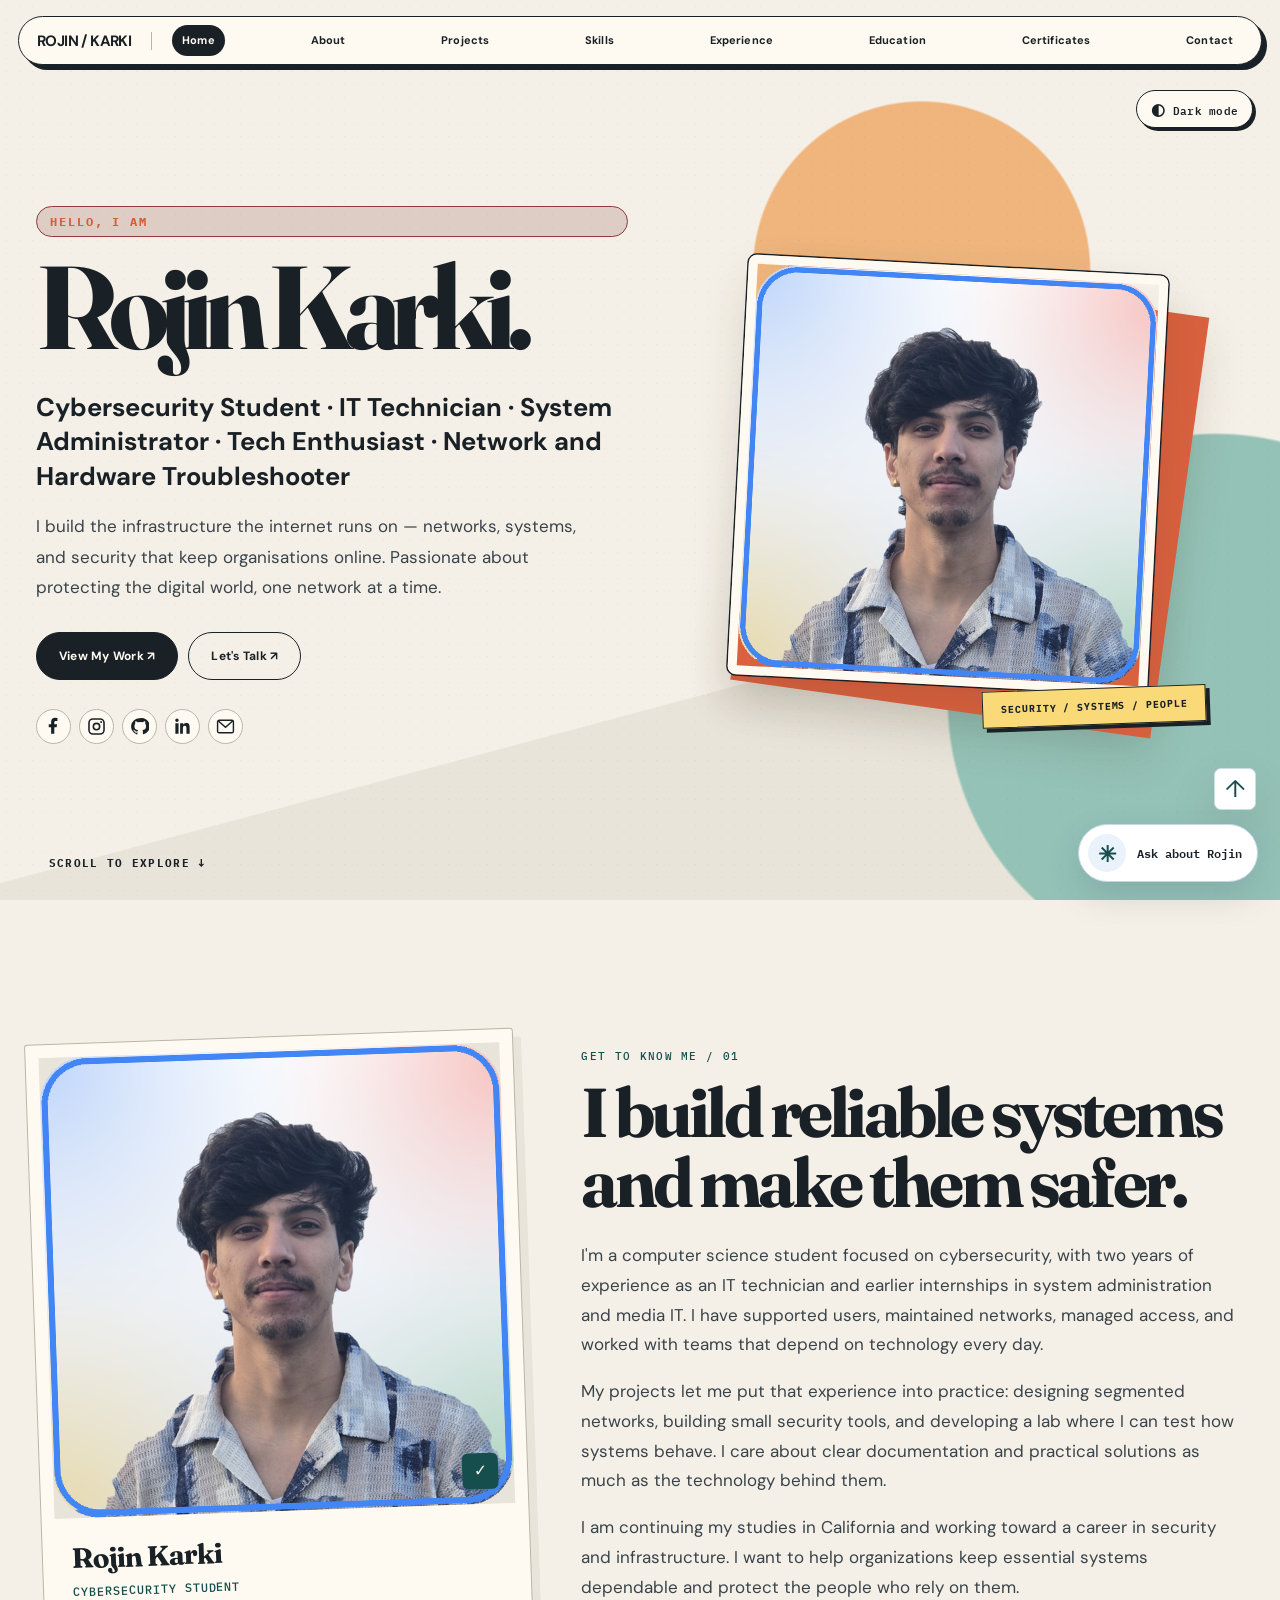
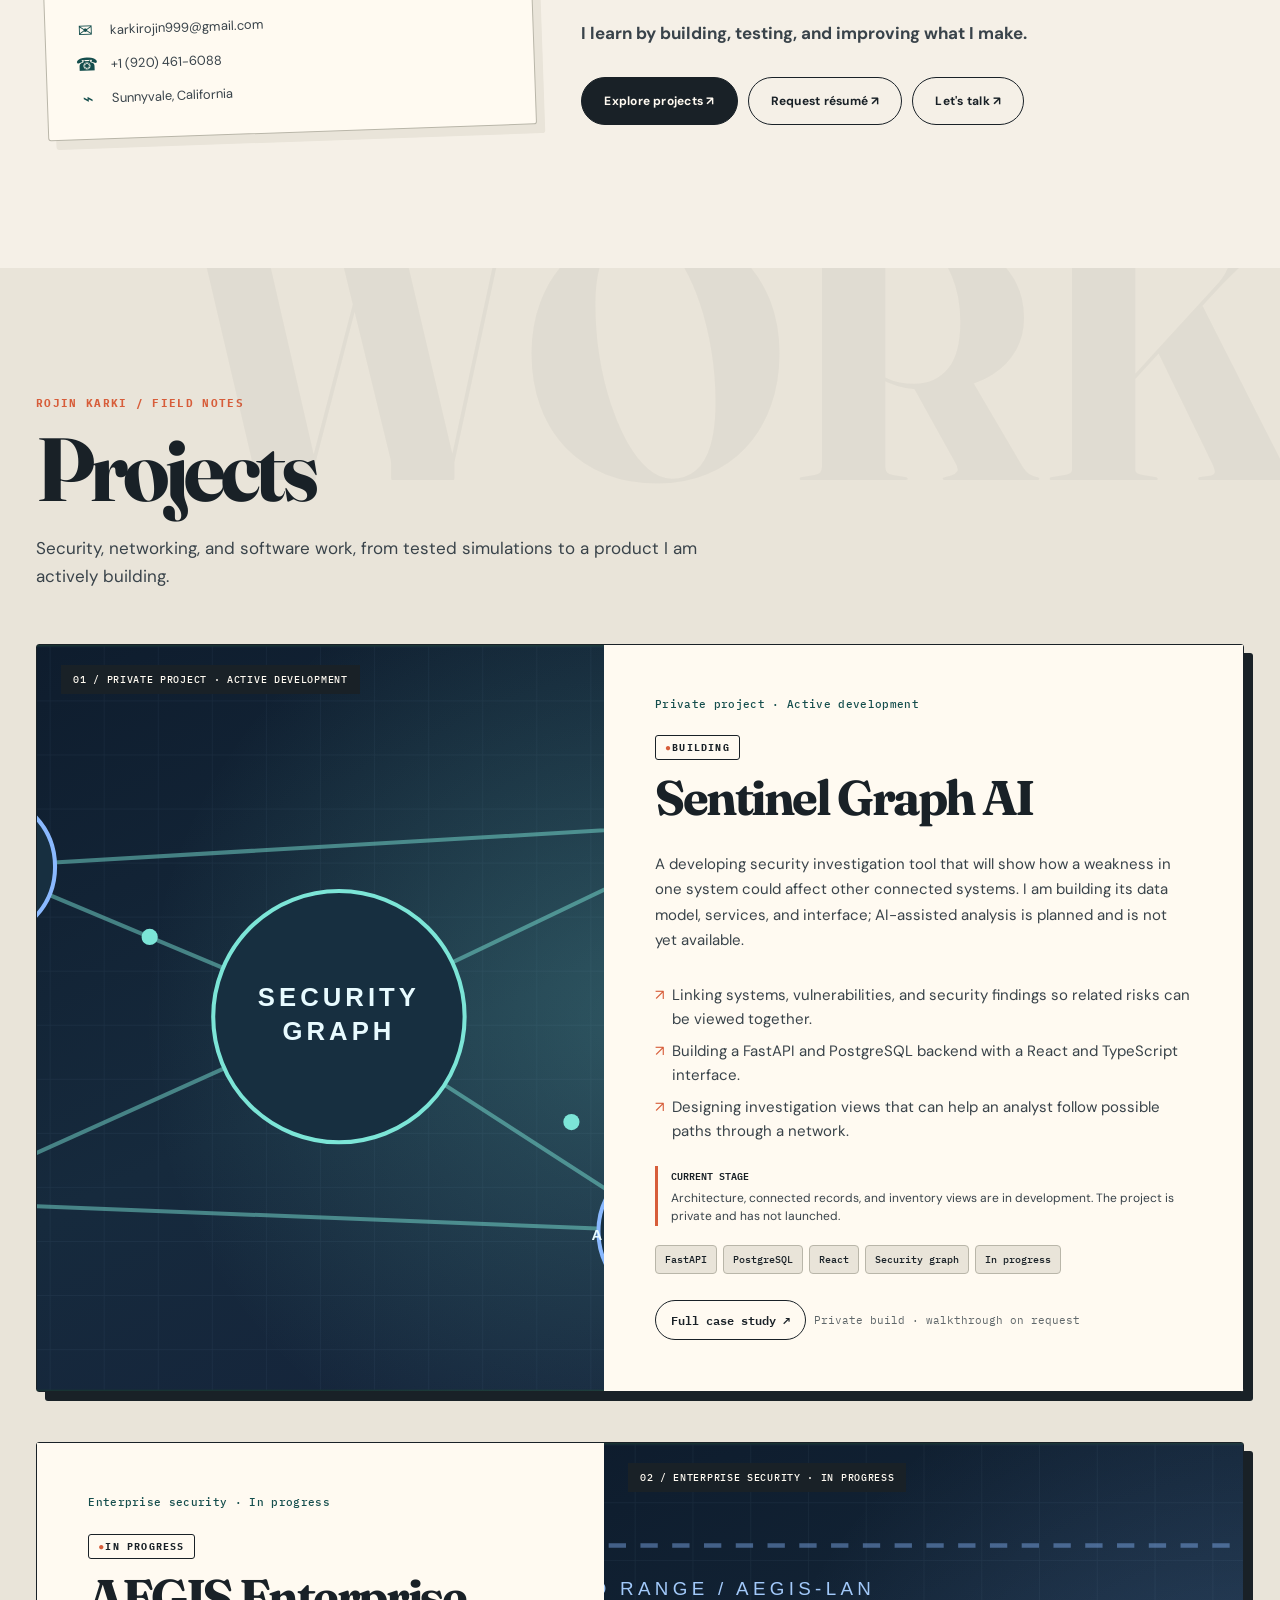
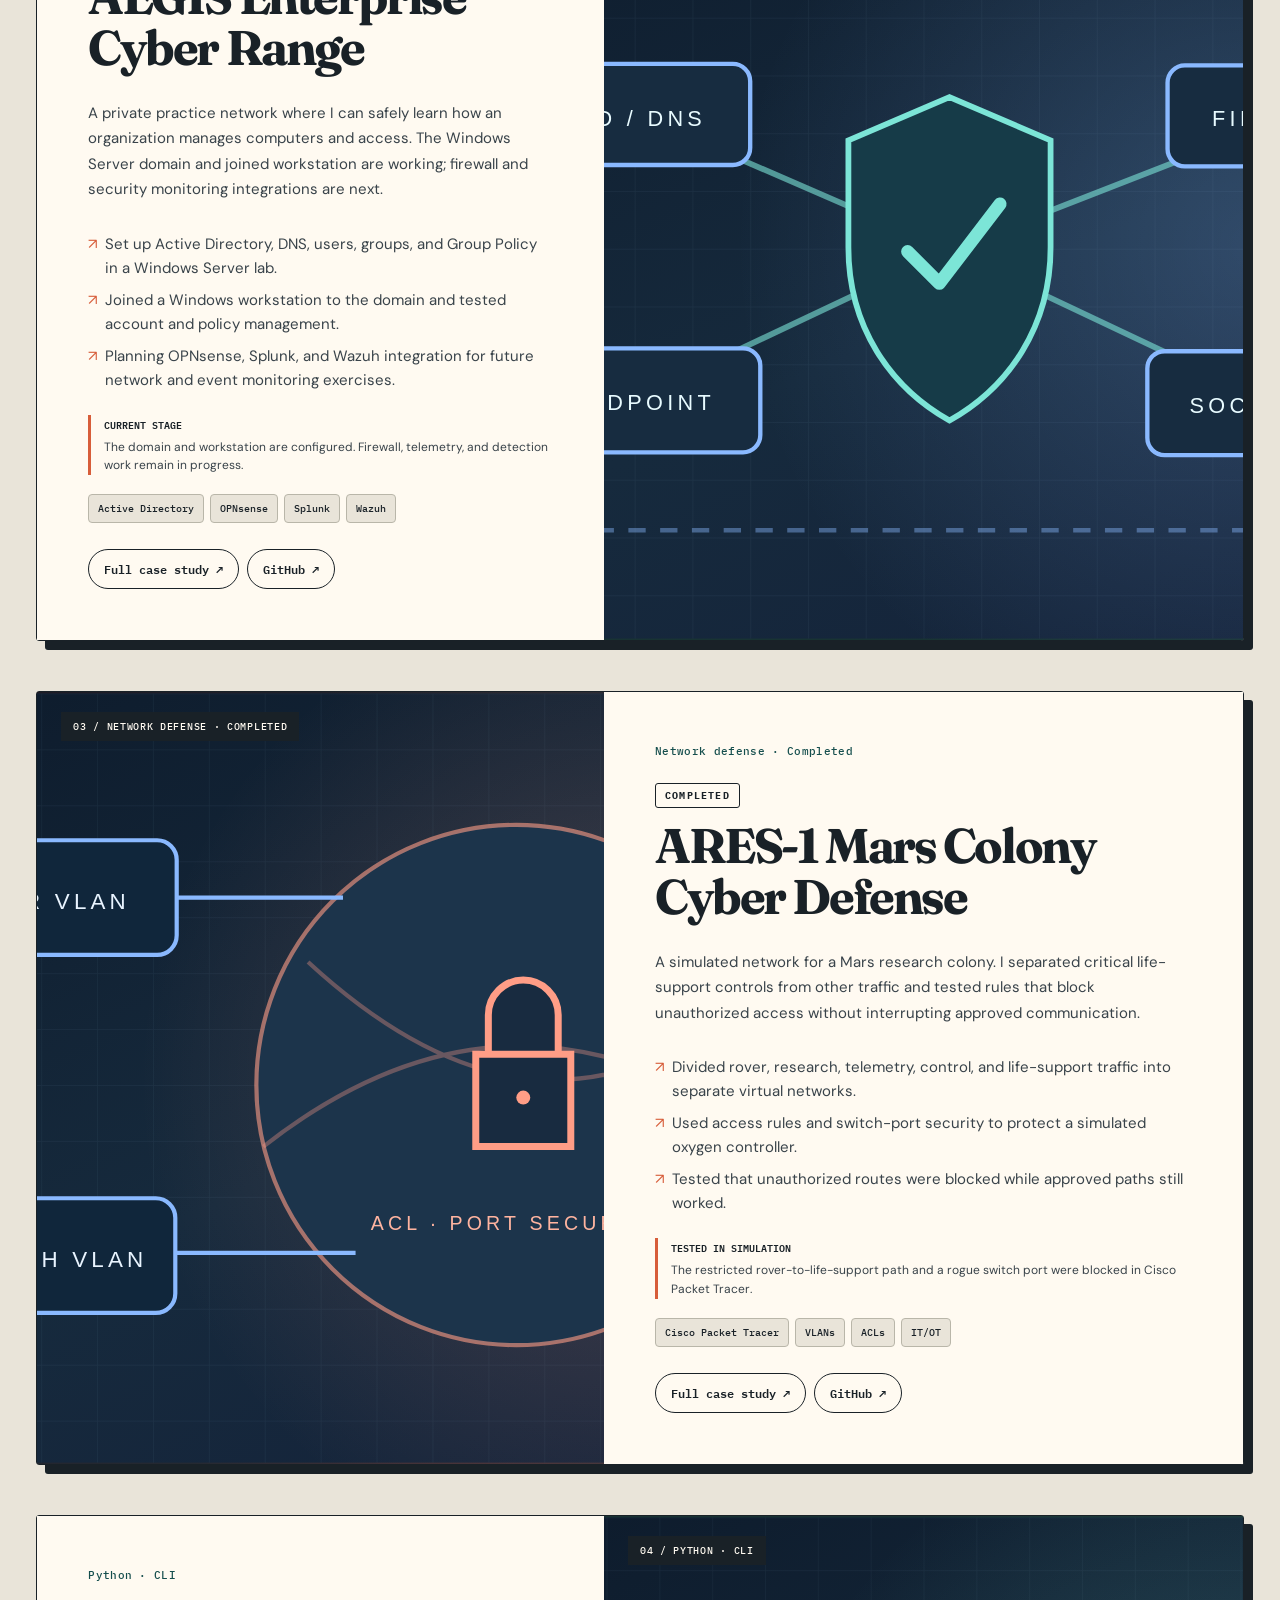
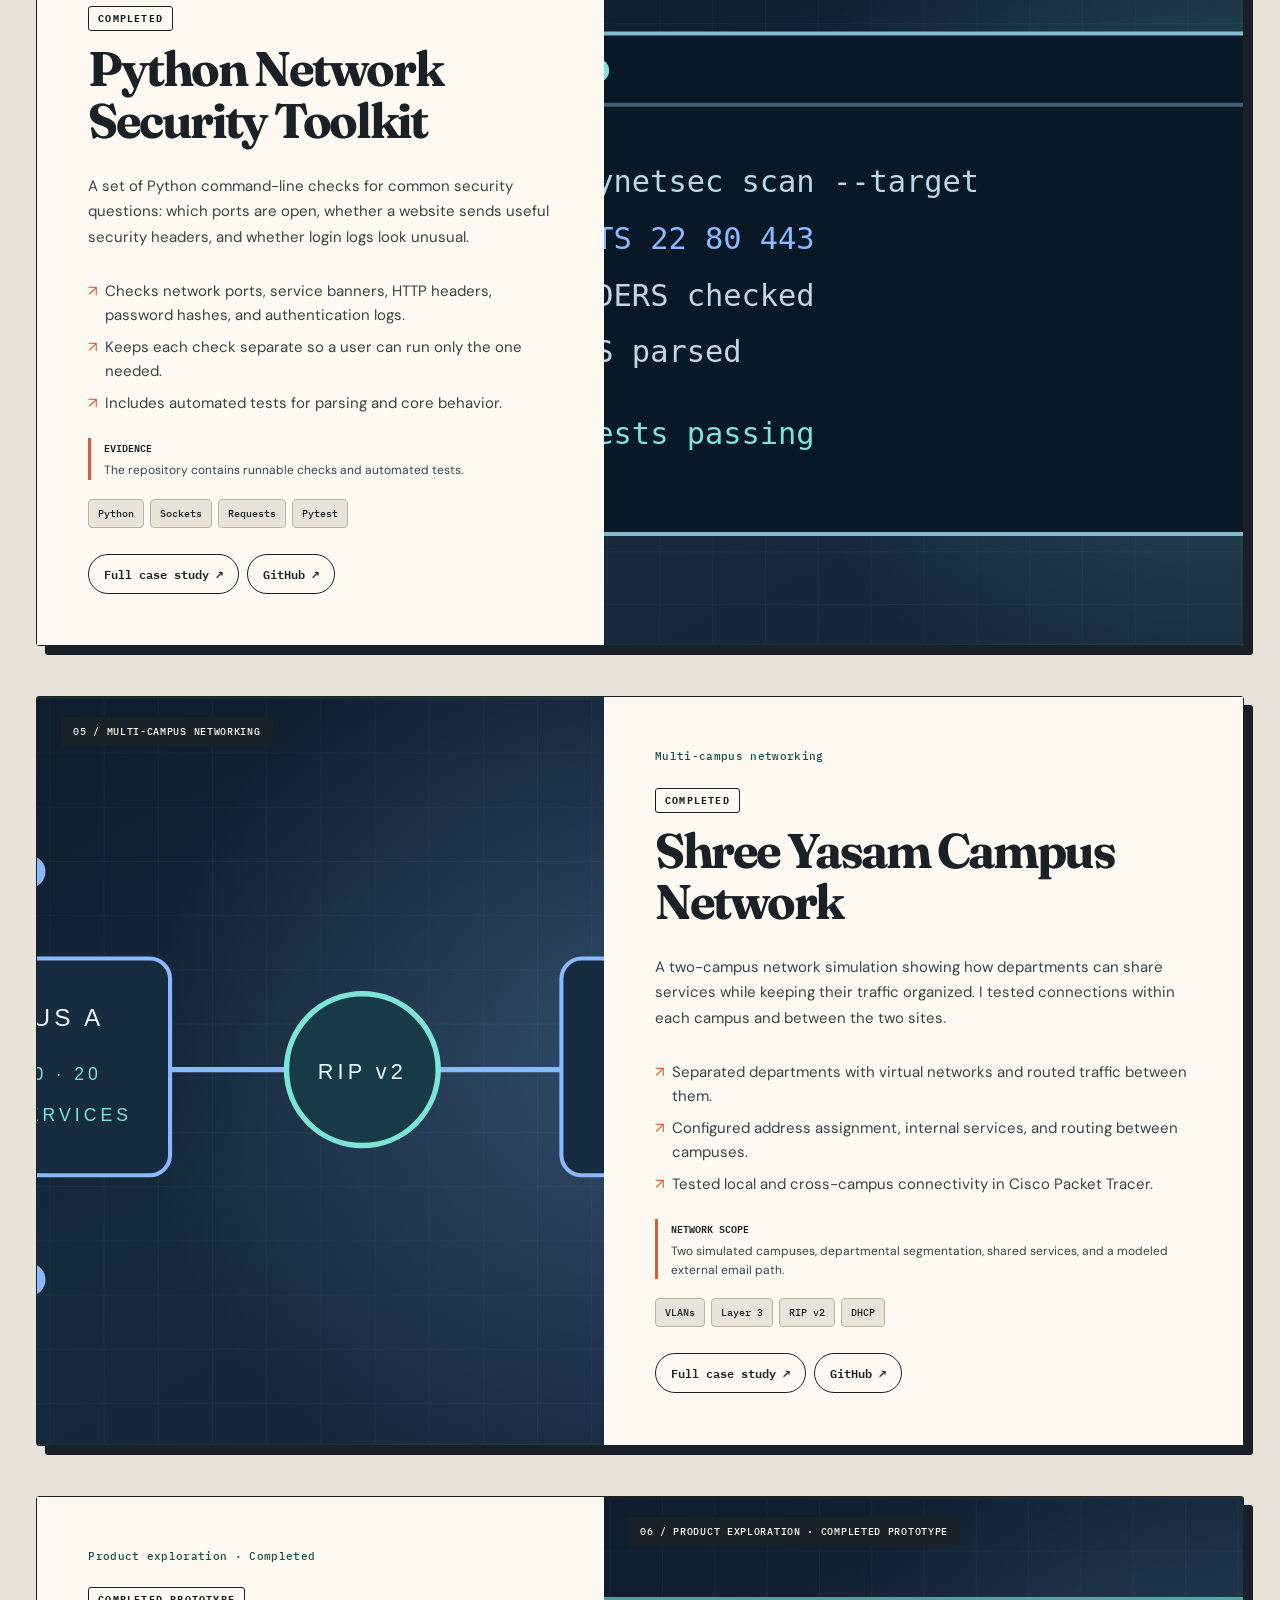
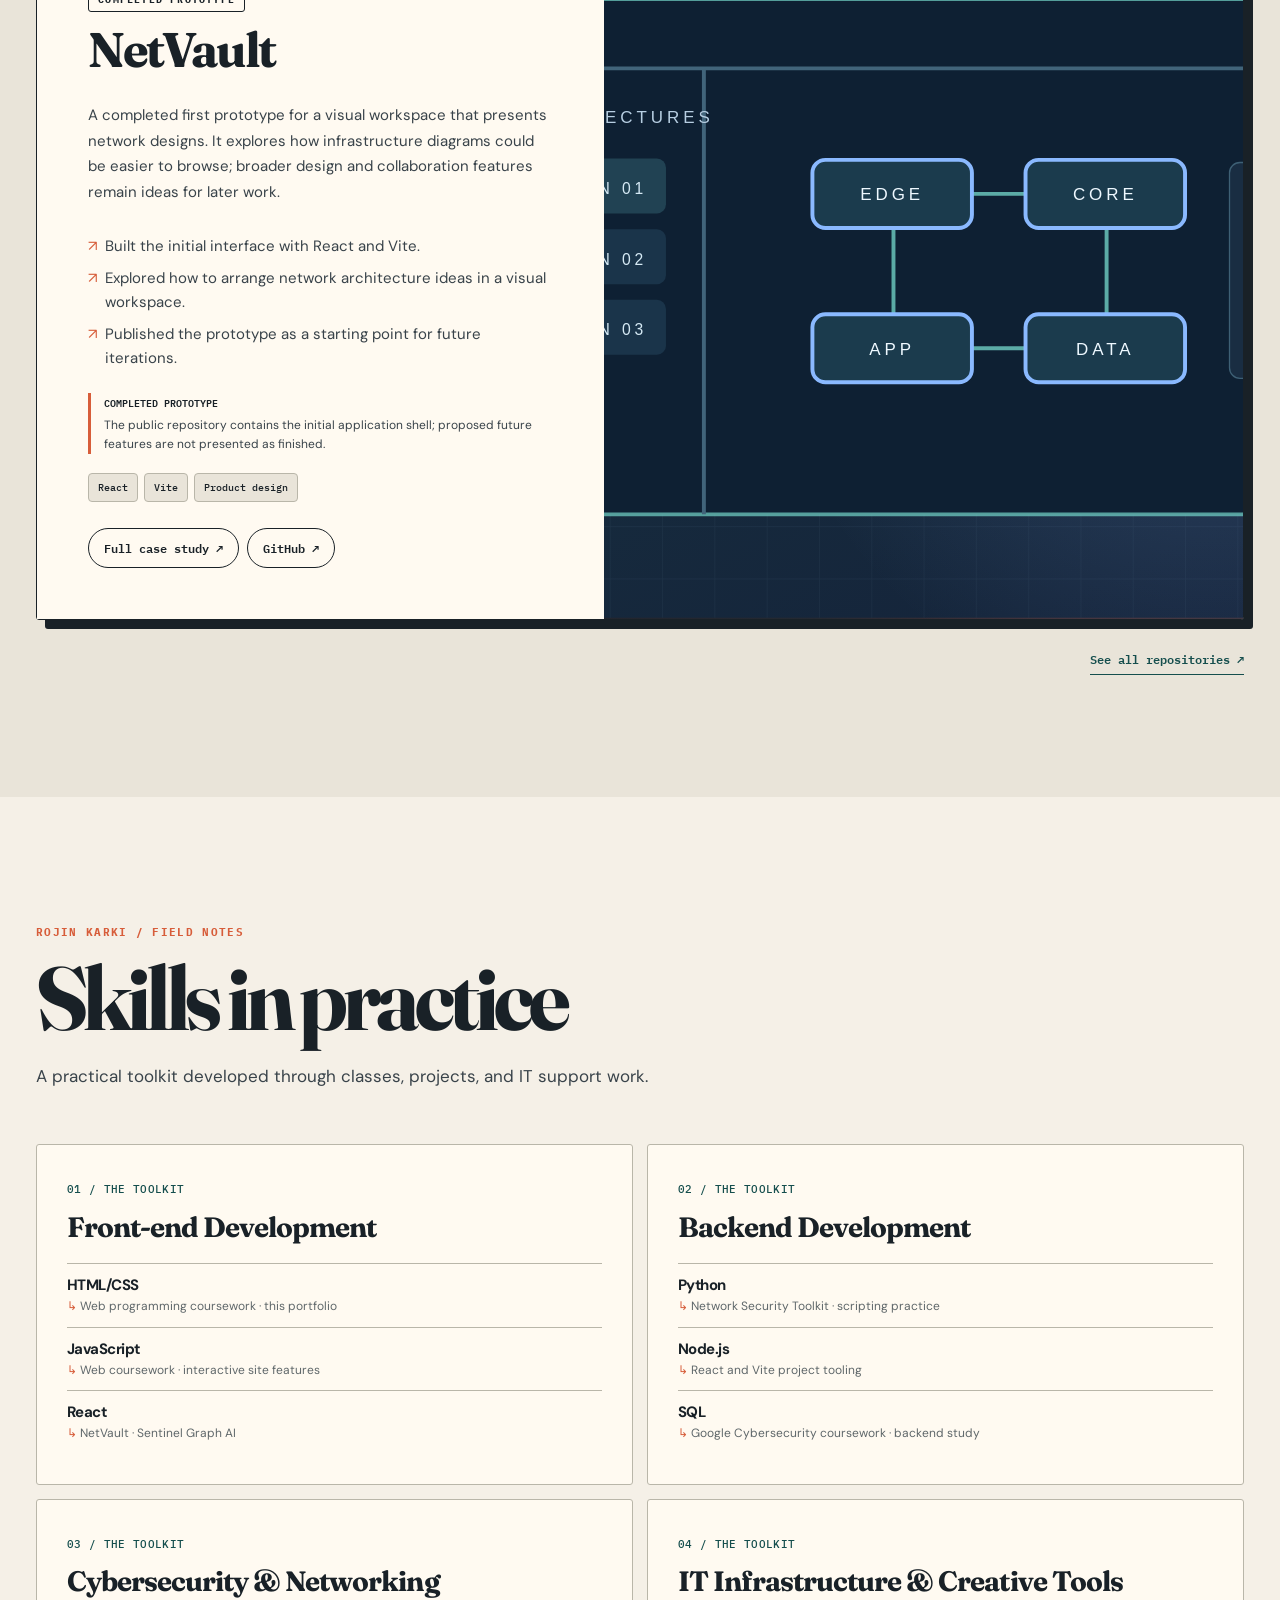
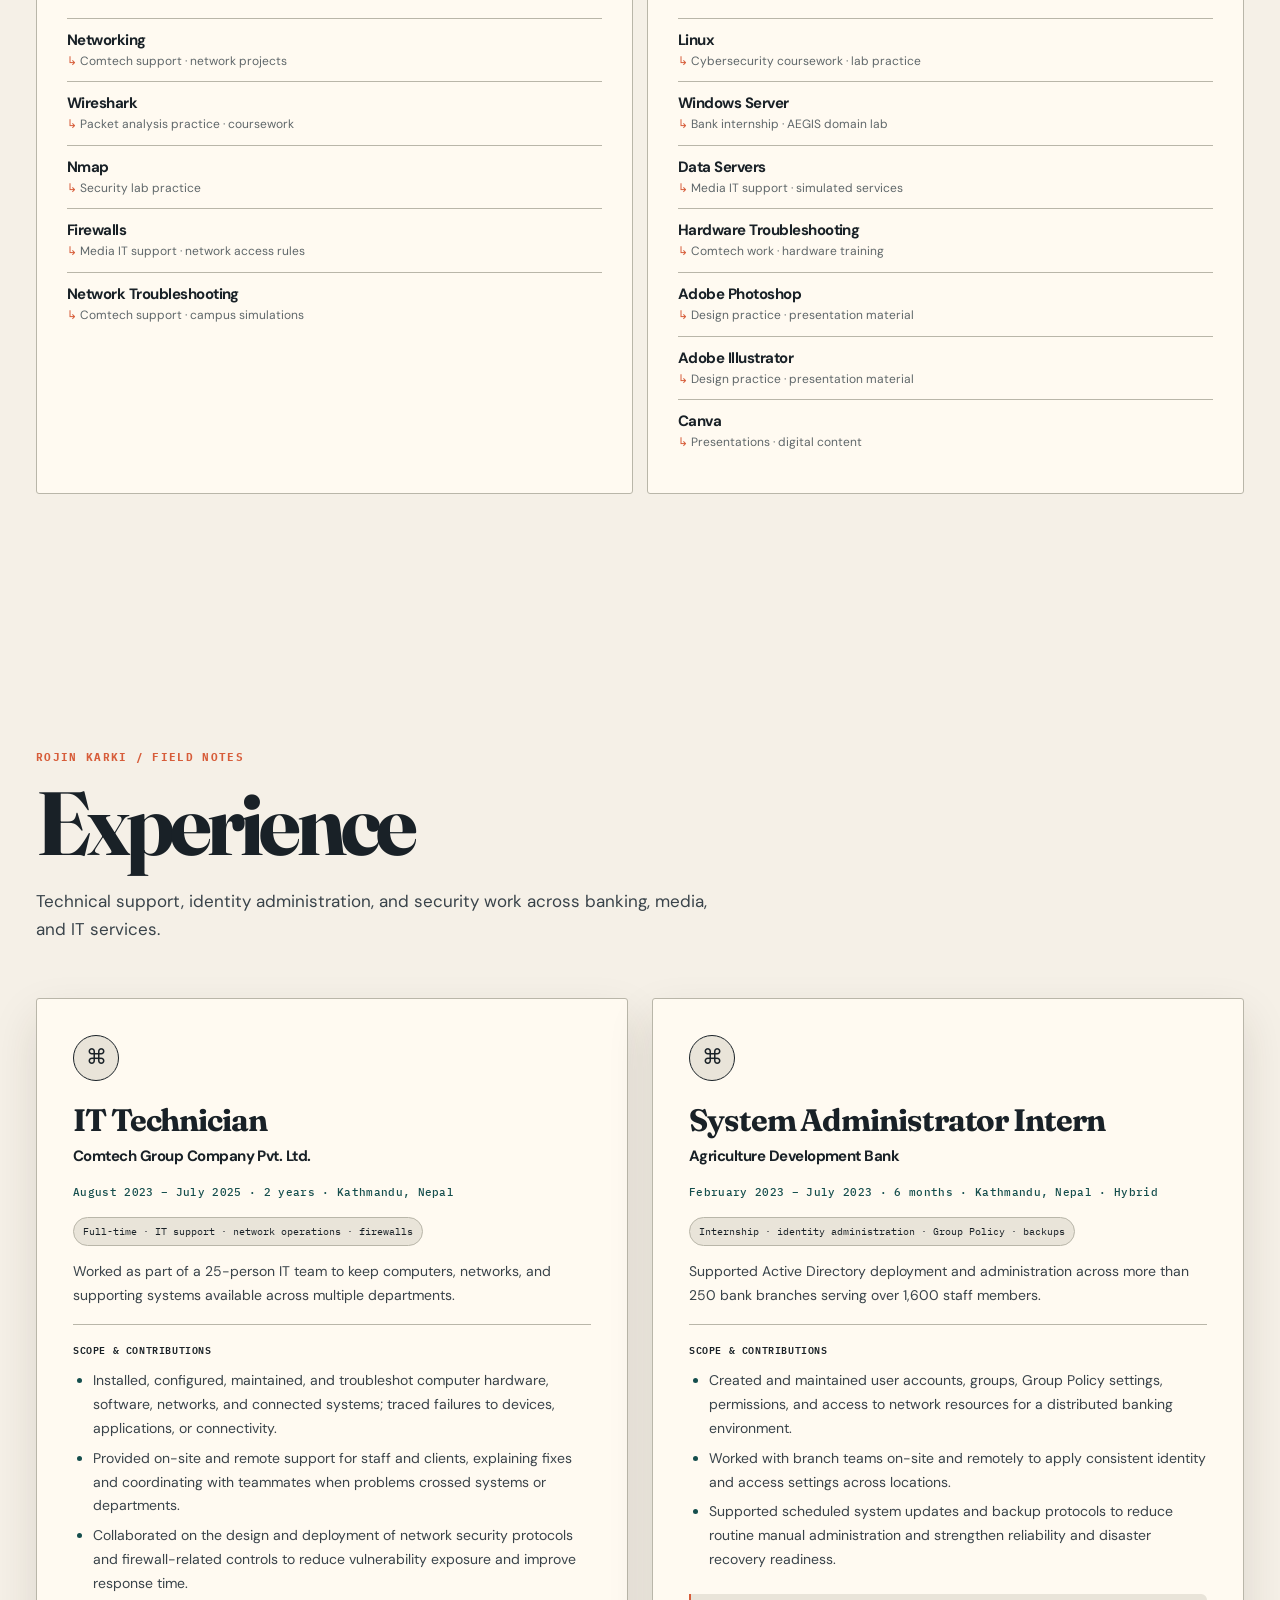
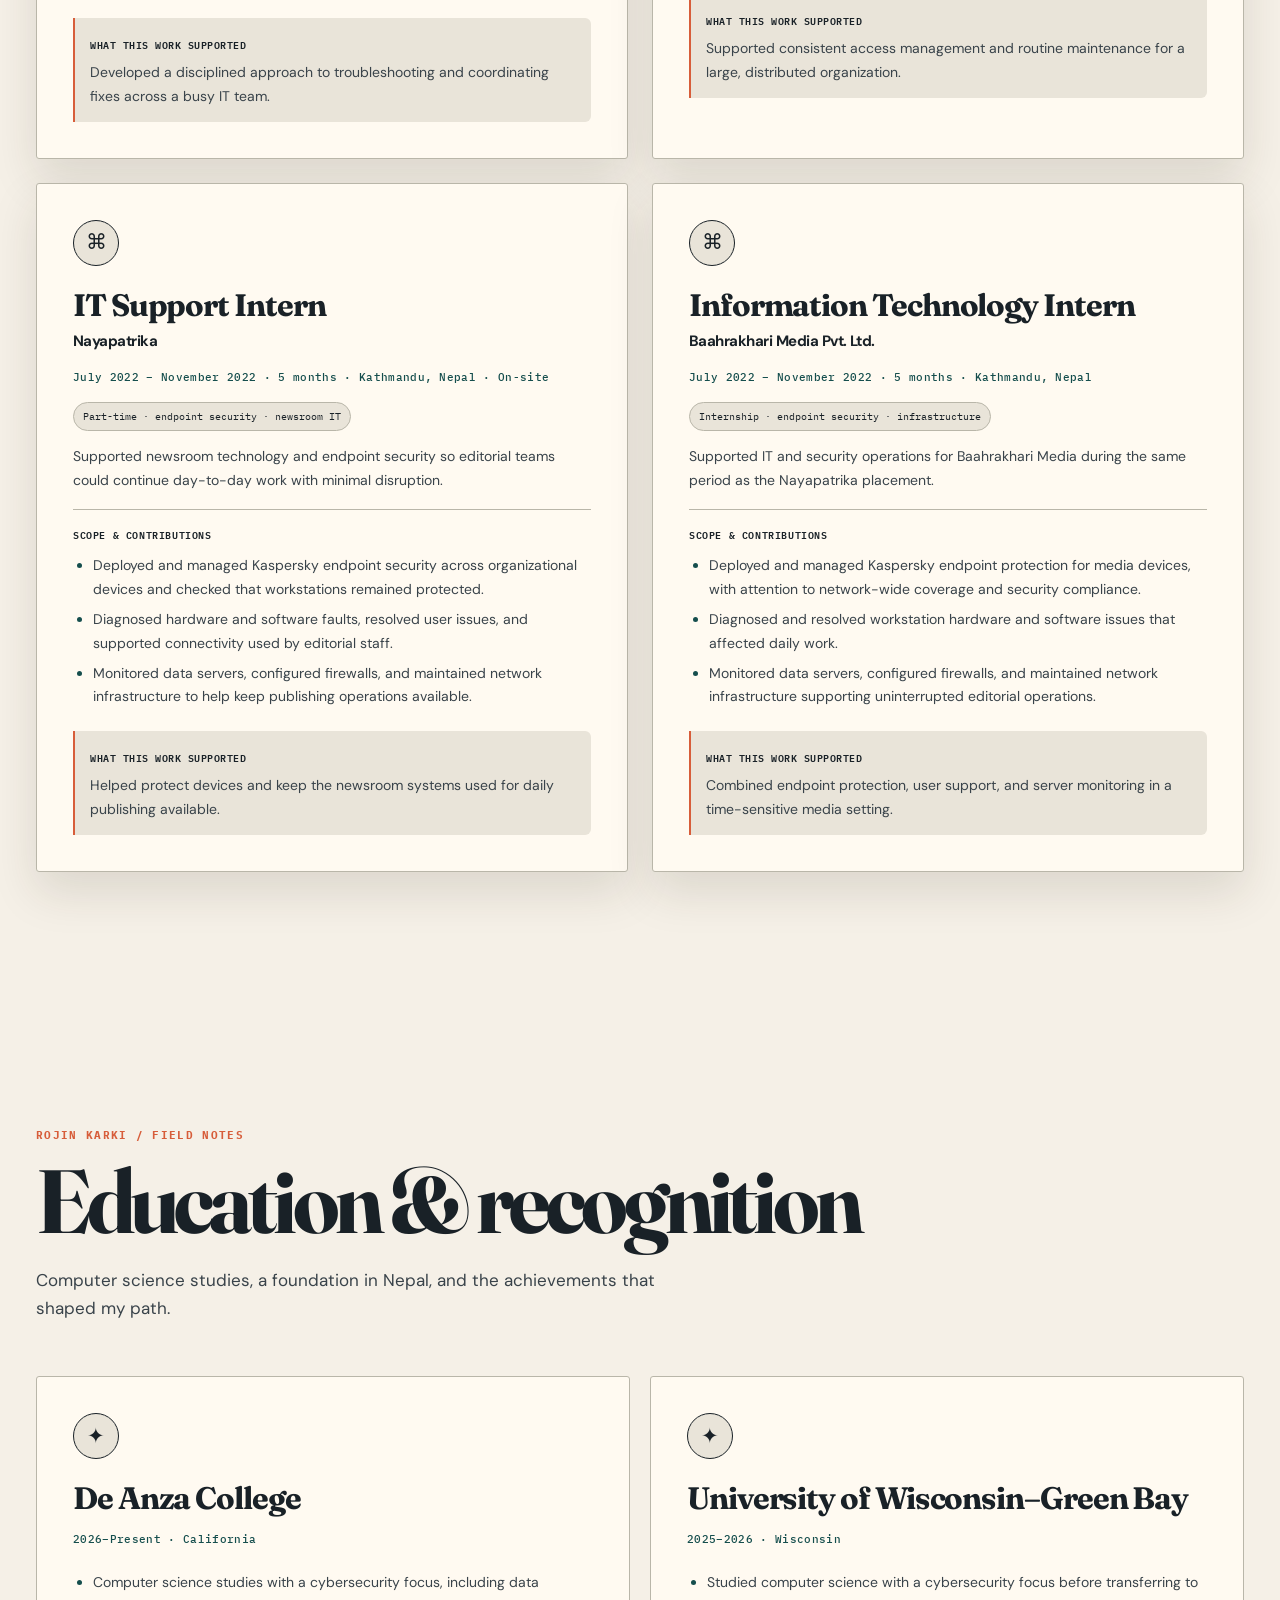
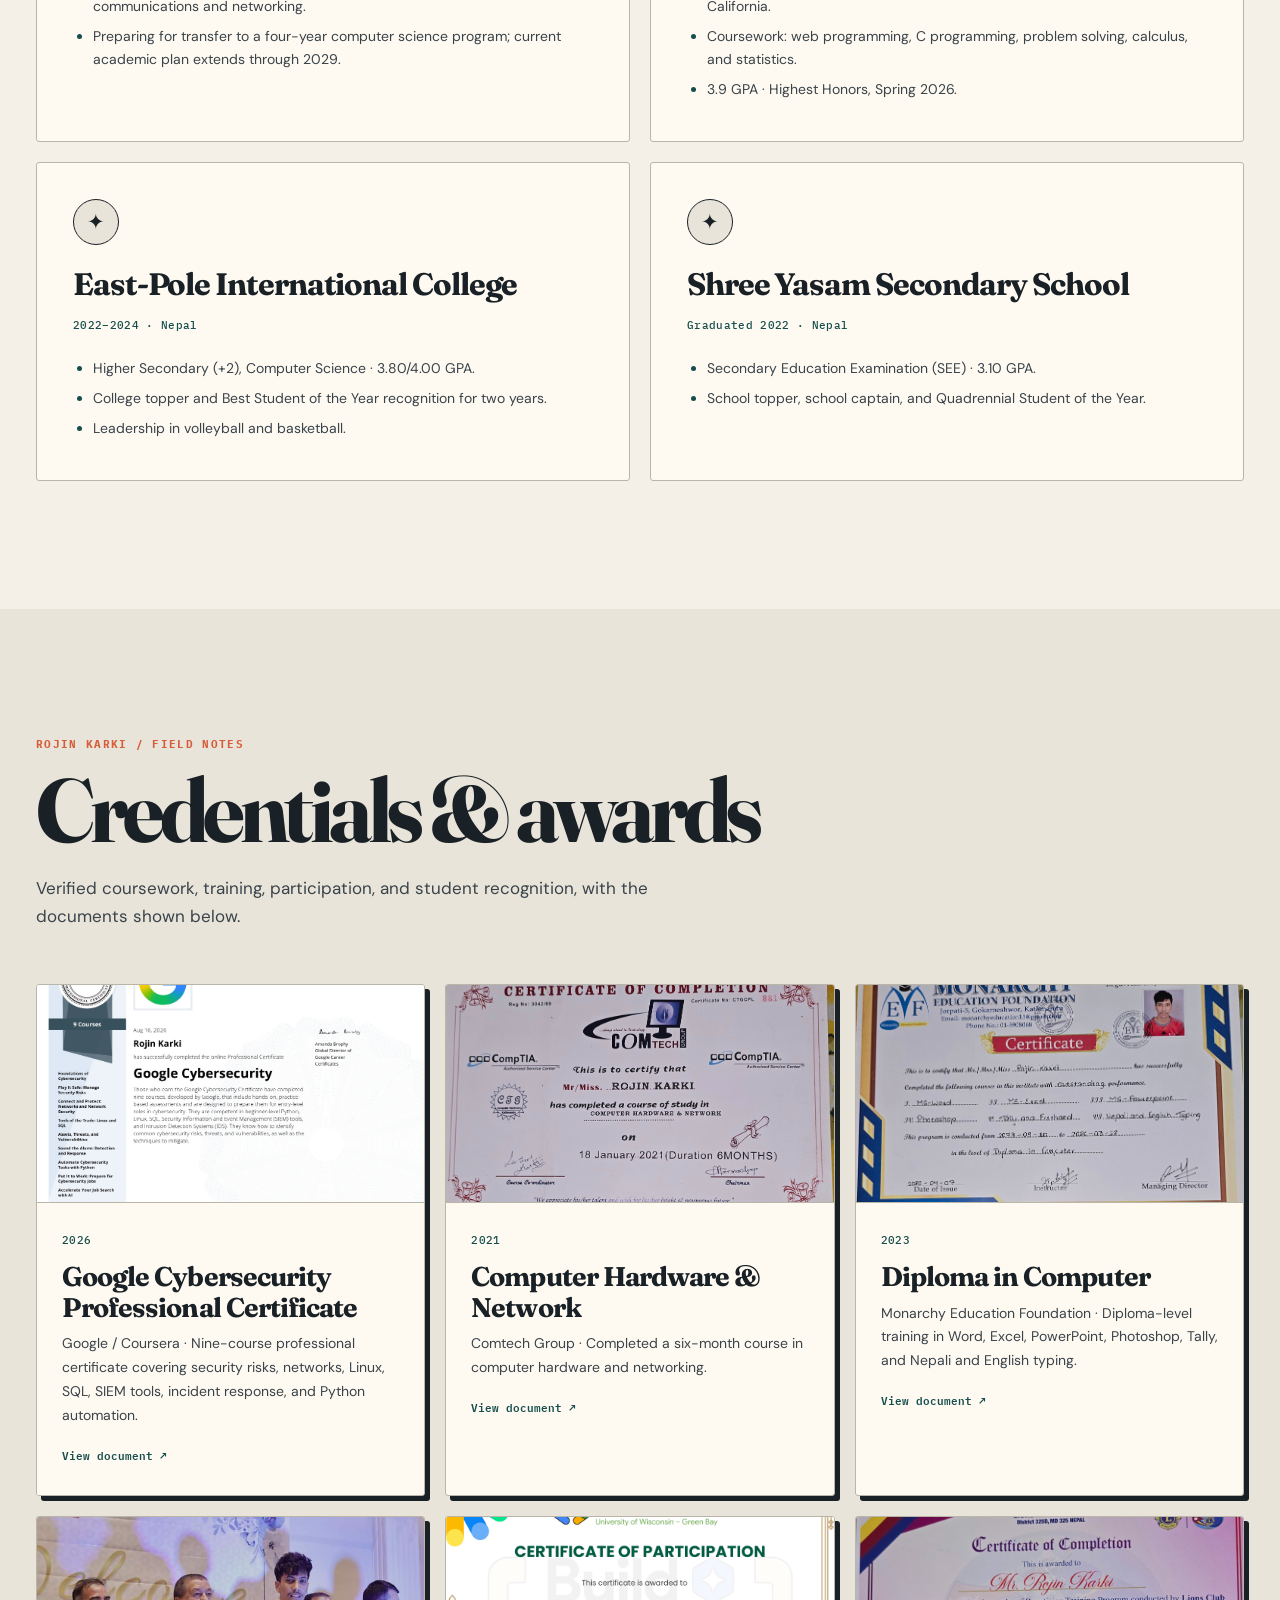
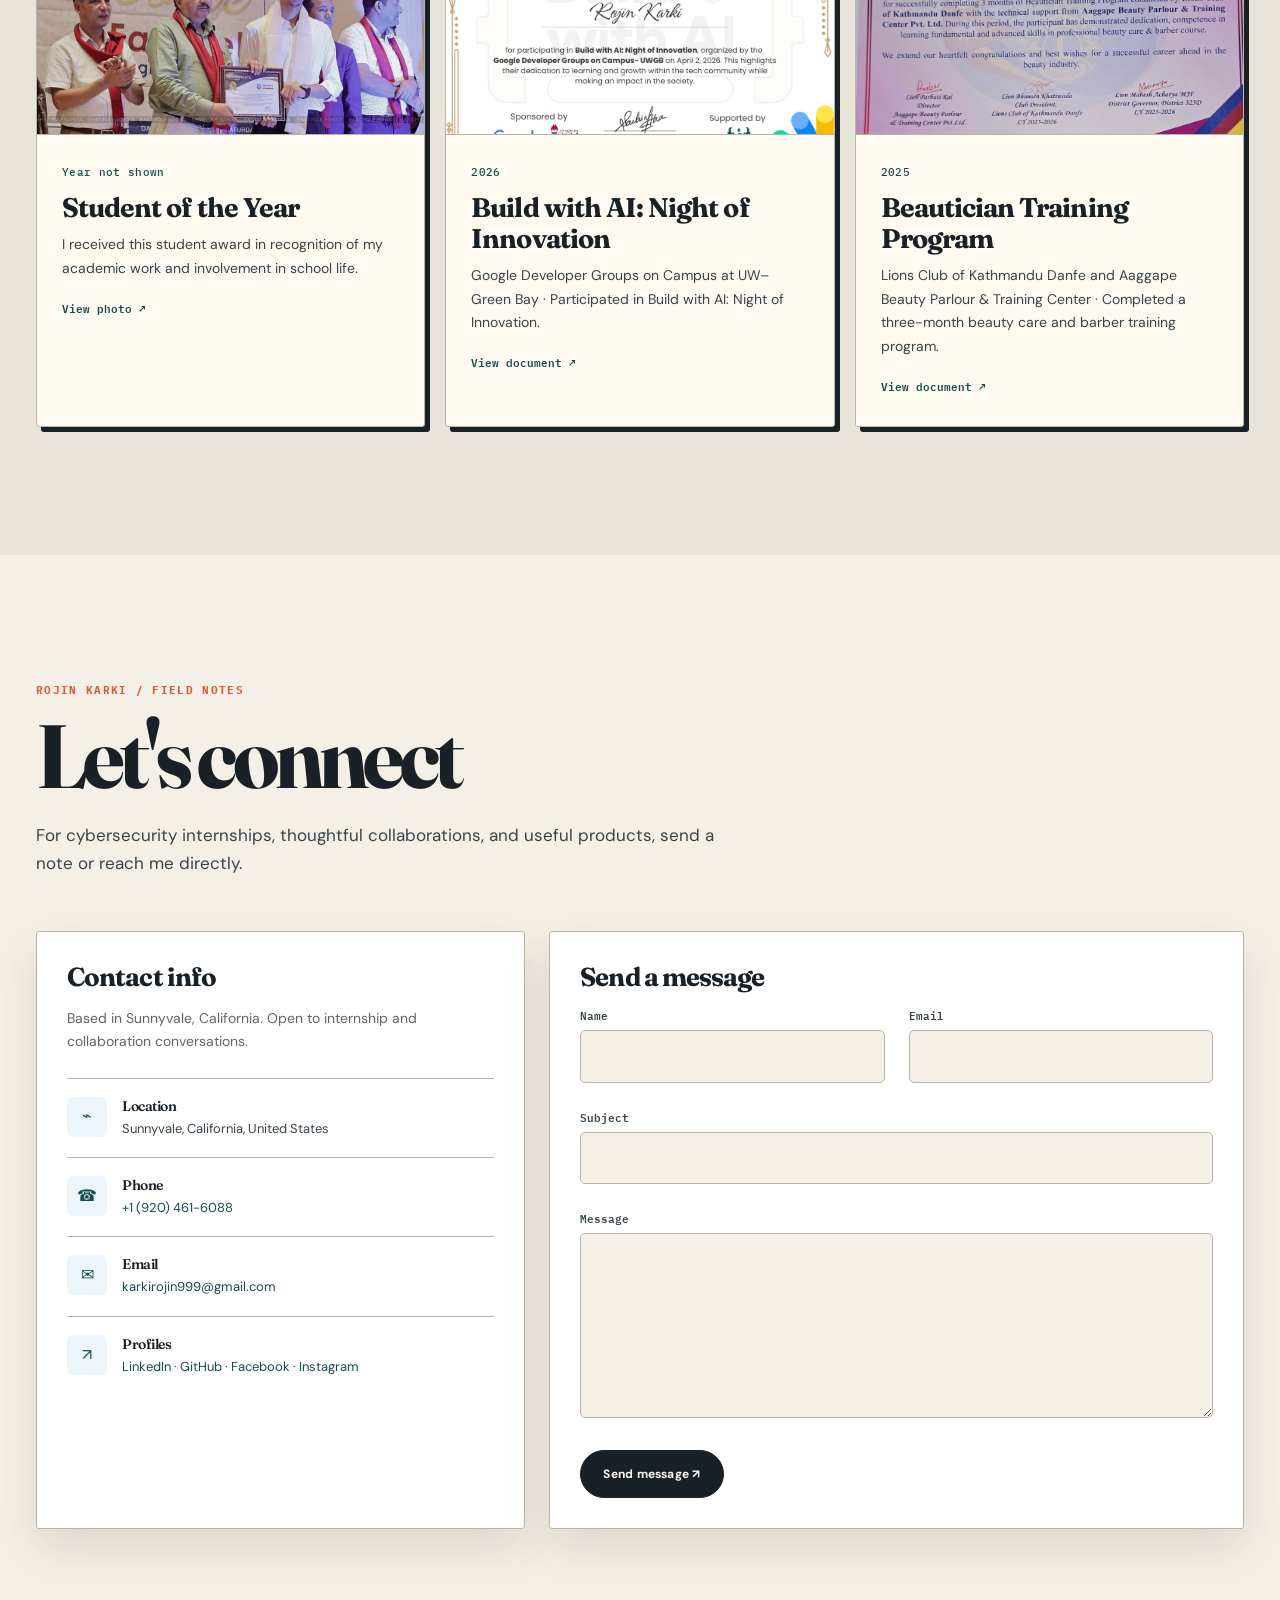
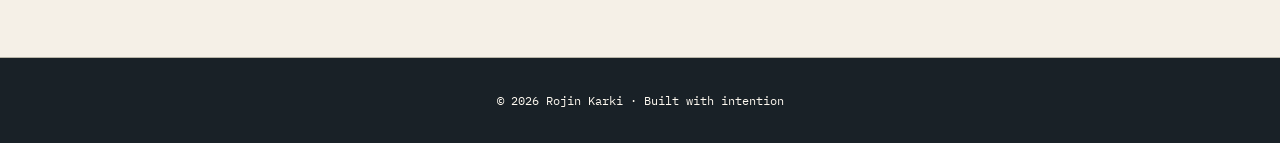
==== commit 7adac985: "Refresh final portfolio styling" ====
--- a/index.html
+++ b/index.html
@@ -1,5 +1,5 @@
 <!doctype html>
-<html lang="en" data-theme="dark"><head><meta charset="utf-8"><meta name="viewport" content="width=device-width,initial-scale=1"><meta name="theme-color" content="#0b1420"><meta name="description" content="Rojin Karki — cybersecurity, networking and software projects in Sunnyvale, California."><script src="assets/js/theme.js"></script><link rel="stylesheet" href="assets/css/main.css"><link rel="stylesheet" href="assets/css/dark-signature.css"><link rel="stylesheet" href="assets/css/light-theme.css"><title>Rojin Karki — Cybersecurity &amp; Software</title><link rel="icon" type="image/svg+xml" href="favicon.svg"><link rel="canonical" href="https://rojinkarki.com.np/"><meta property="og:title" content="Rojin Karki — Cybersecurity &amp; Software"><meta property="og:description" content="Rojin Karki — cybersecurity, networking and software projects in Sunnyvale, California."><meta property="og:type" content="website"><meta property="og:url" content="https://rojinkarki.com.np/"><meta property="og:image" content="https://rojinkarki.com.np/assets/img/profile/profile.png"><link rel="stylesheet" href="assets/css/editorial-scroll.css"></head><body class="index-page"><a class="skip-link" href="#content">Skip to content</a><button class="header-toggle" type="button" aria-label="Open navigation" aria-controls="navmenu" aria-expanded="false">☰</button><button id="theme-toggle" class="theme-toggle" type="button" aria-label="Switch to light mode"><span class="theme-icon" aria-hidden="true">☀</span><span class="theme-label" aria-hidden="true">Light mode</span></button><header id="header" class="header d-flex flex-column" aria-label="Site navigation"><div class="header-container d-flex flex-column align-items-start"><nav id="navmenu" class="navmenu" aria-label="Main navigation"><ul><li><a href="#hero"><span class="navicon" aria-hidden="true">⌂</span>Home</a></li><li><a href="#about"><span class="navicon" aria-hidden="true">◈</span>About</a></li><li><a href="#Project"><span class="navicon" aria-hidden="true">◇</span>Projects</a></li><li><a href="#Skills"><span class="navicon" aria-hidden="true">⌘</span>Skills</a></li><li><a href="#Experience"><span class="navicon" aria-hidden="true">▤</span>Experience</a></li><li><a href="#Education"><span class="navicon" aria-hidden="true">▥</span>Education</a></li><li><a href="#certifications"><span class="navicon" aria-hidden="true">✦</span>Certificates</a></li><li><a href="#contact"><span class="navicon" aria-hidden="true">↗</span>Contact</a></li></ul></nav><div class="social-links"><a href="https://www.facebook.com/row.jeen.karki/" target="_blank" rel="noopener noreferrer" aria-label="Facebook"><svg viewbox="0 0 24 24" width="19" height="19" fill="currentColor" aria-hidden="true" focusable="false"><path d="M13 21v-8h3l.5-4H13V7c0-1.2.4-2 2-2h2V1.4A26 26 0 0 0 14 1c-3 0-5 1.8-5 5.2V9H6v4h3v8z"></path></svg></a><a href="https://www.instagram.com/rojin_18_404/?hl=en" target="_blank" rel="noopener noreferrer" aria-label="Instagram"><svg viewbox="0 0 24 24" width="19" height="19" fill="currentColor" aria-hidden="true" focusable="false"><rect x="2.5" y="2.5" width="19" height="19" rx="5" fill="none" stroke="currentColor" stroke-width="2"></rect><circle cx="12" cy="12" r="4" fill="none" stroke="currentColor" stroke-width="2"></circle><circle cx="17.8" cy="6.4" r="1.2"></circle></svg></a><a href="https://github.com/Rojinkarki" target="_blank" rel="noopener noreferrer" aria-label="GitHub"><svg viewbox="0 0 24 24" width="19" height="19" fill="currentColor" aria-hidden="true" focusable="false"><path d="M12 1.5a10.5 10.5 0 0 0-3.3 20.5c.5.1.7-.2.7-.5v-1.8c-2.9.6-3.5-1.2-3.5-1.2-.5-1.3-1.2-1.6-1.2-1.6-1-.7.1-.7.1-.7 1.1.1 1.7 1.1 1.7 1.1.9 1.6 2.5 1.1 3.1.8.1-.7.4-1.2.7-1.5-2.3-.3-4.7-1.1-4.7-5.2 0-1.2.4-2.2 1.1-3-.1-.3-.5-1.4.1-3 0 0 1-.3 3.2 1.2a11 11 0 0 1 5.9 0c2.2-1.5 3.2-1.2 3.2-1.2.6 1.6.2 2.7.1 3 .7.8 1.1 1.8 1.1 3 0 4.1-2.4 4.9-4.7 5.2.4.3.7.9.7 1.9v2.9c0 .3.2.6.7.5A10.5 10.5 0 0 0 12 1.5z"></path></svg></a><a href="https://www.linkedin.com/in/rojinkarki/" target="_blank" rel="noopener noreferrer" aria-label="LinkedIn"><svg viewbox="0 0 24 24" width="19" height="19" fill="currentColor" aria-hidden="true" focusable="false"><path d="M3 8h4v13H3zM5 2a2.2 2.2 0 1 0 0 4.4A2.2 2.2 0 0 0 5 2zm4 6h3.8v1.8h.1c.5-1 1.8-2.1 3.7-2.1 4 0 4.4 2.6 4.4 6V21h-4v-6.4c0-1.5 0-3.4-2.1-3.4s-2.4 1.6-2.4 3.3V21H9z"></path></svg></a><a href="mailto:karkirojin999@gmail.com" aria-label="Email"><svg viewbox="0 0 24 24" width="19" height="19" fill="currentColor" aria-hidden="true" focusable="false"><rect x="2" y="4" width="20" height="16" rx="2" fill="none" stroke="currentColor" stroke-width="1.8"></rect><path d="m3 5 9 8 9-8" fill="none" stroke="currentColor" stroke-width="1.8"></path></svg></a></div></div></header><main class="main" id="content">
+<html lang="en" data-theme="dark"><head><meta charset="utf-8"><meta name="viewport" content="width=device-width,initial-scale=1"><meta name="theme-color" content="#0b1420"><meta name="description" content="Rojin Karki — cybersecurity, networking and software projects in Sunnyvale, California."><script src="assets/js/theme.js"></script><link rel="stylesheet" href="assets/css/main.css"><link rel="stylesheet" href="assets/css/dark-signature.css"><link rel="stylesheet" href="assets/css/light-theme.css"><title>Rojin Karki — Cybersecurity &amp; Software</title><link rel="icon" type="image/svg+xml" href="favicon.svg"><link rel="canonical" href="https://rojinkarki.com.np/"><meta property="og:title" content="Rojin Karki — Cybersecurity &amp; Software"><meta property="og:description" content="Rojin Karki — cybersecurity, networking and software projects in Sunnyvale, California."><meta property="og:type" content="website"><meta property="og:url" content="https://rojinkarki.com.np/"><meta property="og:image" content="https://rojinkarki.com.np/assets/img/profile/profile.png"><link rel="stylesheet" href="assets/css/editorial-scroll.css?v=20261004-2"></head><body class="index-page"><a class="skip-link" href="#content">Skip to content</a><button class="header-toggle" type="button" aria-label="Open navigation" aria-controls="navmenu" aria-expanded="false">☰</button><button id="theme-toggle" class="theme-toggle" type="button" aria-label="Switch to light mode"><span class="theme-icon" aria-hidden="true">☀</span><span class="theme-label" aria-hidden="true">Light mode</span></button><header id="header" class="header d-flex flex-column" aria-label="Site navigation"><div class="header-container d-flex flex-column align-items-start"><nav id="navmenu" class="navmenu" aria-label="Main navigation"><ul><li><a href="#hero"><span class="navicon" aria-hidden="true">⌂</span>Home</a></li><li><a href="#about"><span class="navicon" aria-hidden="true">◈</span>About</a></li><li><a href="#Project"><span class="navicon" aria-hidden="true">◇</span>Projects</a></li><li><a href="#Skills"><span class="navicon" aria-hidden="true">⌘</span>Skills</a></li><li><a href="#Experience"><span class="navicon" aria-hidden="true">▤</span>Experience</a></li><li><a href="#Education"><span class="navicon" aria-hidden="true">▥</span>Education</a></li><li><a href="#certifications"><span class="navicon" aria-hidden="true">✦</span>Certificates</a></li><li><a href="#contact"><span class="navicon" aria-hidden="true">↗</span>Contact</a></li></ul></nav><div class="social-links"><a href="https://www.facebook.com/row.jeen.karki/" target="_blank" rel="noopener noreferrer" aria-label="Facebook"><svg viewbox="0 0 24 24" width="19" height="19" fill="currentColor" aria-hidden="true" focusable="false"><path d="M13 21v-8h3l.5-4H13V7c0-1.2.4-2 2-2h2V1.4A26 26 0 0 0 14 1c-3 0-5 1.8-5 5.2V9H6v4h3v8z"></path></svg></a><a href="https://www.instagram.com/rojin_18_404/?hl=en" target="_blank" rel="noopener noreferrer" aria-label="Instagram"><svg viewbox="0 0 24 24" width="19" height="19" fill="currentColor" aria-hidden="true" focusable="false"><rect x="2.5" y="2.5" width="19" height="19" rx="5" fill="none" stroke="currentColor" stroke-width="2"></rect><circle cx="12" cy="12" r="4" fill="none" stroke="currentColor" stroke-width="2"></circle><circle cx="17.8" cy="6.4" r="1.2"></circle></svg></a><a href="https://github.com/Rojinkarki" target="_blank" rel="noopener noreferrer" aria-label="GitHub"><svg viewbox="0 0 24 24" width="19" height="19" fill="currentColor" aria-hidden="true" focusable="false"><path d="M12 1.5a10.5 10.5 0 0 0-3.3 20.5c.5.1.7-.2.7-.5v-1.8c-2.9.6-3.5-1.2-3.5-1.2-.5-1.3-1.2-1.6-1.2-1.6-1-.7.1-.7.1-.7 1.1.1 1.7 1.1 1.7 1.1.9 1.6 2.5 1.1 3.1.8.1-.7.4-1.2.7-1.5-2.3-.3-4.7-1.1-4.7-5.2 0-1.2.4-2.2 1.1-3-.1-.3-.5-1.4.1-3 0 0 1-.3 3.2 1.2a11 11 0 0 1 5.9 0c2.2-1.5 3.2-1.2 3.2-1.2.6 1.6.2 2.7.1 3 .7.8 1.1 1.8 1.1 3 0 4.1-2.4 4.9-4.7 5.2.4.3.7.9.7 1.9v2.9c0 .3.2.6.7.5A10.5 10.5 0 0 0 12 1.5z"></path></svg></a><a href="https://www.linkedin.com/in/rojinkarki/" target="_blank" rel="noopener noreferrer" aria-label="LinkedIn"><svg viewbox="0 0 24 24" width="19" height="19" fill="currentColor" aria-hidden="true" focusable="false"><path d="M3 8h4v13H3zM5 2a2.2 2.2 0 1 0 0 4.4A2.2 2.2 0 0 0 5 2zm4 6h3.8v1.8h.1c.5-1 1.8-2.1 3.7-2.1 4 0 4.4 2.6 4.4 6V21h-4v-6.4c0-1.5 0-3.4-2.1-3.4s-2.4 1.6-2.4 3.3V21H9z"></path></svg></a><a href="mailto:karkirojin999@gmail.com" aria-label="Email"><svg viewbox="0 0 24 24" width="19" height="19" fill="currentColor" aria-hidden="true" focusable="false"><rect x="2" y="4" width="20" height="16" rx="2" fill="none" stroke="currentColor" stroke-width="1.8"></rect><path d="m3 5 9 8 9-8" fill="none" stroke="currentColor" stroke-width="1.8"></path></svg></a></div></div></header><main class="main" id="content">
 <section id="hero" class="hero section"><div class="background-elements" aria-hidden="true"><div class="bg-circle circle-1"></div><div class="bg-circle circle-2"></div></div><div class="hero-content"><div class="container"><div class="row align-items-center"><div class="col-lg-6"><div class="hero-text"><h1>Rojin Karki.</h1><p class="lead">Cybersecurity Student · IT Technician · System Administrator · Tech Enthusiast · Network and Hardware Troubleshooter</p><p class="description">I build the infrastructure the internet runs on — networks, systems, and security that keep organisations online. Passionate about protecting the digital world, one network at a time.</p><div class="hero-actions"><a class="btn btn-primary" href="#Project">View My Work ↗</a><a class="btn btn-outline" href="#contact">Let's Talk ↗</a></div><div class="social-links"><a href="https://www.facebook.com/row.jeen.karki/" target="_blank" rel="noopener noreferrer" aria-label="Facebook"><svg viewbox="0 0 24 24" width="19" height="19" fill="currentColor" aria-hidden="true" focusable="false"><path d="M13 21v-8h3l.5-4H13V7c0-1.2.4-2 2-2h2V1.4A26 26 0 0 0 14 1c-3 0-5 1.8-5 5.2V9H6v4h3v8z"></path></svg></a><a href="https://www.instagram.com/rojin_18_404/?hl=en" target="_blank" rel="noopener noreferrer" aria-label="Instagram"><svg viewbox="0 0 24 24" width="19" height="19" fill="currentColor" aria-hidden="true" focusable="false"><rect x="2.5" y="2.5" width="19" height="19" rx="5" fill="none" stroke="currentColor" stroke-width="2"></rect><circle cx="12" cy="12" r="4" fill="none" stroke="currentColor" stroke-width="2"></circle><circle cx="17.8" cy="6.4" r="1.2"></circle></svg></a><a href="https://github.com/Rojinkarki" target="_blank" rel="noopener noreferrer" aria-label="GitHub"><svg viewbox="0 0 24 24" width="19" height="19" fill="currentColor" aria-hidden="true" focusable="false"><path d="M12 1.5a10.5 10.5 0 0 0-3.3 20.5c.5.1.7-.2.7-.5v-1.8c-2.9.6-3.5-1.2-3.5-1.2-.5-1.3-1.2-1.6-1.2-1.6-1-.7.1-.7.1-.7 1.1.1 1.7 1.1 1.7 1.1.9 1.6 2.5 1.1 3.1.8.1-.7.4-1.2.7-1.5-2.3-.3-4.7-1.1-4.7-5.2 0-1.2.4-2.2 1.1-3-.1-.3-.5-1.4.1-3 0 0 1-.3 3.2 1.2a11 11 0 0 1 5.9 0c2.2-1.5 3.2-1.2 3.2-1.2.6 1.6.2 2.7.1 3 .7.8 1.1 1.8 1.1 3 0 4.1-2.4 4.9-4.7 5.2.4.3.7.9.7 1.9v2.9c0 .3.2.6.7.5A10.5 10.5 0 0 0 12 1.5z"></path></svg></a><a href="https://www.linkedin.com/in/rojinkarki/" target="_blank" rel="noopener noreferrer" aria-label="LinkedIn"><svg viewbox="0 0 24 24" width="19" height="19" fill="currentColor" aria-hidden="true" focusable="false"><path d="M3 8h4v13H3zM5 2a2.2 2.2 0 1 0 0 4.4A2.2 2.2 0 0 0 5 2zm4 6h3.8v1.8h.1c.5-1 1.8-2.1 3.7-2.1 4 0 4.4 2.6 4.4 6V21h-4v-6.4c0-1.5 0-3.4-2.1-3.4s-2.4 1.6-2.4 3.3V21H9z"></path></svg></a><a href="mailto:karkirojin999@gmail.com" aria-label="Email"><svg viewbox="0 0 24 24" width="19" height="19" fill="currentColor" aria-hidden="true" focusable="false"><rect x="2" y="4" width="20" height="16" rx="2" fill="none" stroke="currentColor" stroke-width="1.8"></rect><path d="m3 5 9 8 9-8" fill="none" stroke="currentColor" stroke-width="1.8"></path></svg></a></div></div></div><div class="col-lg-6"><div class="hero-visual"><div class="profile-container"><div class="profile-background"></div><img class="profile-image" src="assets/img/profile/profile.png" alt="Portrait of Rojin Karki"></div></div></div></div></div></div></section>
 <section id="about" class="about section"><div class="container"><div class="row align-items-center"><div class="col-lg-5"><div class="profile-card"><div class="profile-header"><div class="profile-image"><img src="assets/img/profile/profile.png" alt="Portrait of Rojin Karki" loading="lazy"></div><div class="profile-badge" aria-hidden="true">✓</div></div><div class="profile-content"><h3>Rojin Karki</h3><p class="profession">Cybersecurity Student</p><div class="contact-links"><a class="contact-item" href="mailto:karkirojin999@gmail.com"><span aria-hidden="true">✉</span>karkirojin999@gmail.com</a><a class="contact-item" href="tel:+19204616088"><span aria-hidden="true">☎</span>+1 (920) 461-6088</a><span class="contact-item"><span aria-hidden="true">⌁</span>Sunnyvale, California</span></div></div></div></div><div class="col-lg-7"><div class="about-content"><div class="section-header"><span class="badge-text">Get to know me / 01</span><h3>I build reliable systems and make them safer.</h3></div><div class="description"><p>I'm a computer science student focused on cybersecurity, with two years of experience as an IT technician and earlier internships in system administration and media IT. I have supported users, maintained networks, managed access, and worked with teams that depend on technology every day.</p><p>My projects let me put that experience into practice: designing segmented networks, building small security tools, and developing a lab where I can test how systems behave. I care about clear documentation and practical solutions as much as the technology behind them.</p><p>I am continuing my studies in California and working toward a career in security and infrastructure. I want to help organizations keep essential systems dependable and protect the people who rely on them.</p><p>I learn by building, testing, and improving what I make.</p></div><div class="cta-section"><a class="btn btn-primary" href="#Project">Explore projects ↗</a><a class="btn btn-outline" href="mailto:karkirojin999@gmail.com?subject=Resume%20request">Request résumé ↗</a><a class="btn btn-outline" href="#contact">Let's talk ↗</a></div></div></div></div></div></section>
 <section id="Project" class="projects section"><div class="container section-title"><h2>Projects</h2><p>Security, networking, and software work, from tested simulations to a product I am actively building.</p></div><div class="container"><div class="project-grid"><article class="project-card featured-project" id="project-sentinel-graph-ai"><div class="project-visual"><img class="project-art" src="assets/img/projects/sentinel-graph.svg" alt="" loading="lazy"><span>01 / Private project · Active development</span></div><div class="project-content"><div class="education-date">Private project · Active development</div><span class="project-status is-building">BUILDING</span><h3>Sentinel Graph AI</h3><p>A developing security investigation tool that will show how a weakness in one system could affect other connected systems. I am building its data model, services, and interface; AI-assisted analysis is planned and is not yet available.</p><ul class="project-highlights"><li>Linking systems, vulnerabilities, and security findings so related risks can be viewed together.</li><li>Building a FastAPI and PostgreSQL backend with a React and TypeScript interface.</li><li>Designing investigation views that can help an analyst follow possible paths through a network.</li></ul><div class="project-proof"><b>Current stage</b> Architecture, connected records, and inventory views are in development. The project is private and has not launched.</div><div class="project-tech"><span>FastAPI</span><span>PostgreSQL</span><span>React</span><span>Security graph</span><span>In progress</span></div><div class="project-buttons"><a class="btn-project" href="portfolio-details.html#sentinel-graph-ai">Full case study ↗</a><span class="private-status">Private build · walkthrough on request</span></div></div></article><article class="project-card" id="project-aegis"><div class="project-visual"><img class="project-art" src="assets/img/projects/aegis-cyber-range.svg" alt="" loading="lazy"><span>02 / Enterprise security · In progress</span></div><div class="project-content"><div class="education-date">Enterprise security · In progress</div><span class="project-status is-building">IN PROGRESS</span><h3>AEGIS Enterprise Cyber Range</h3><p>A private practice network where I can safely learn how an organization manages computers and access. The Windows Server domain and joined workstation are working; firewall and security monitoring integrations are next.</p><ul class="project-highlights"><li>Set up Active Directory, DNS, users, groups, and Group Policy in a Windows Server lab.</li><li>Joined a Windows workstation to the domain and tested account and policy management.</li><li>Planning OPNsense, Splunk, and Wazuh integration for future network and event monitoring exercises.</li></ul><div class="project-proof"><b>Current stage</b> The domain and workstation are configured. Firewall, telemetry, and detection work remain in progress.</div><div class="project-tech"><span>Active Directory</span><span>OPNsense</span><span>Splunk</span><span>Wazuh</span></div><div class="project-buttons"><a class="btn-project" href="portfolio-details.html#aegis">Full case study ↗</a><a href="https://github.com/Rojinkarki/AEGIS-Enterprise-Cybersecurity-Home-Lab" target="_blank" rel="noopener noreferrer" class="btn-project secondary-link">GitHub ↗</a></div></div></article><article class="project-card" id="project-ares-1"><div class="project-visual"><img class="project-art" src="assets/img/projects/ares-defense.svg" alt="" loading="lazy"><span>03 / Network defense · Completed</span></div><div class="project-content"><div class="education-date">Network defense · Completed</div><span class="project-status is-complete">COMPLETED</span><h3>ARES-1 Mars Colony Cyber Defense</h3><p>A simulated network for a Mars research colony. I separated critical life-support controls from other traffic and tested rules that block unauthorized access without interrupting approved communication.</p><ul class="project-highlights"><li>Divided rover, research, telemetry, control, and life-support traffic into separate virtual networks.</li><li>Used access rules and switch-port security to protect a simulated oxygen controller.</li><li>Tested that unauthorized routes were blocked while approved paths still worked.</li></ul><div class="project-proof"><b>Tested in simulation</b> The restricted rover-to-life-support path and a rogue switch port were blocked in Cisco Packet Tracer.</div><div class="project-tech"><span>Cisco Packet Tracer</span><span>VLANs</span><span>ACLs</span><span>IT/OT</span></div><div class="project-buttons"><a class="btn-project" href="portfolio-details.html#ares-1">Full case study ↗</a><a href="https://github.com/Rojinkarki/ares-1-mars-colony-cyber-defense" target="_blank" rel="noopener noreferrer" class="btn-project secondary-link">GitHub ↗</a></div></div></article><article class="project-card" id="project-py-netsec"><div class="project-visual"><img class="project-art" src="assets/img/projects/python-toolkit.svg" alt="" loading="lazy"><span>04 / Python · CLI</span></div><div class="project-content"><div class="education-date">Python · CLI</div><span class="project-status is-complete">COMPLETED</span><h3>Python Network Security Toolkit</h3><p>A set of Python command-line checks for common security questions: which ports are open, whether a website sends useful security headers, and whether login logs look unusual.</p><ul class="project-highlights"><li>Checks network ports, service banners, HTTP headers, password hashes, and authentication logs.</li><li>Keeps each check separate so a user can run only the one needed.</li><li>Includes automated tests for parsing and core behavior.</li></ul><div class="project-proof"><b>Evidence</b> The repository contains runnable checks and automated tests.</div><div class="project-tech"><span>Python</span><span>Sockets</span><span>Requests</span><span>Pytest</span></div><div class="project-buttons"><a class="btn-project" href="portfolio-details.html#py-netsec">Full case study ↗</a><a href="https://github.com/Rojinkarki/py-netsec-toolkit" target="_blank" rel="noopener noreferrer" class="btn-project secondary-link">GitHub ↗</a></div></div></article><article class="project-card" id="project-campus"><div class="project-visual"><img class="project-art" src="assets/img/projects/campus-network.svg" alt="" loading="lazy"><span>05 / Multi-campus networking</span></div><div class="project-content"><div class="education-date">Multi-campus networking</div><span class="project-status is-complete">COMPLETED</span><h3>Shree Yasam Campus Network</h3><p>A two-campus network simulation showing how departments can share services while keeping their traffic organized. I tested connections within each campus and between the two sites.</p><ul class="project-highlights"><li>Separated departments with virtual networks and routed traffic between them.</li><li>Configured address assignment, internal services, and routing between campuses.</li><li>Tested local and cross-campus connectivity in Cisco Packet Tracer.</li></ul><div class="project-proof"><b>Network scope</b> Two simulated campuses, departmental segmentation, shared services, and a modeled external email path.</div><div class="project-tech"><span>VLANs</span><span>Layer 3</span><span>RIP v2</span><span>DHCP</span></div><div class="project-buttons"><a class="btn-project" href="portfolio-details.html#campus">Full case study ↗</a><a href="https://github.com/Rojinkarki/shree-yasam-campus-network-design" target="_blank" rel="noopener noreferrer" class="btn-project secondary-link">GitHub ↗</a></div></div></article><article class="project-card" id="project-netvault"><div class="project-visual"><img class="project-art" src="assets/img/projects/netvault.svg" alt="" loading="lazy"><span>06 / Product exploration · Completed prototype</span></div><div class="project-content"><div class="education-date">Product exploration · Completed</div><span class="project-status is-complete">COMPLETED PROTOTYPE</span><h3>NetVault</h3><p>A completed first prototype for a visual workspace that presents network designs. It explores how infrastructure diagrams could be easier to browse; broader design and collaboration features remain ideas for later work.</p><ul class="project-highlights"><li>Built the initial interface with React and Vite.</li><li>Explored how to arrange network architecture ideas in a visual workspace.</li><li>Published the prototype as a starting point for future iterations.</li></ul><div class="project-proof"><b>Completed prototype</b> The public repository contains the initial application shell; proposed future features are not presented as finished.</div><div class="project-tech"><span>React</span><span>Vite</span><span>Product design</span></div><div class="project-buttons"><a class="btn-project" href="portfolio-details.html#netvault">Full case study ↗</a><a href="https://github.com/Rojinkarki/NetVault" target="_blank" rel="noopener noreferrer" class="btn-project secondary-link">GitHub ↗</a></div></div></article></div><p class="more-projects"><a href="https://github.com/Rojinkarki?tab=repositories" target="_blank" rel="noopener noreferrer">See all repositories ↗</a></p></div></section>
--- a/assets/css/editorial-scroll.css
+++ b/assets/css/editorial-scroll.css
@@ -84,7 +84,7 @@
 }
 .hero .row { align-items:center; }
 html[data-theme] .hero-text { border:0; padding:28px 0; position:relative; }
-html[data-theme] .hero-text::before { content:'HELLO, I AM'; display:block!important; color:var(--alert); font:700 12px var(--mono); letter-spacing:.16em; margin-bottom:21px; }
+html[data-theme] .hero-text::before { content:'HELLO, I AM'!important; display:block!important; color:var(--alert); font:700 12px var(--mono); letter-spacing:.16em; margin-bottom:21px; }
 html[data-theme] .hero-text h1 {
   max-width:700px; background:none; background-clip:initial; color:var(--text); -webkit-text-fill-color:var(--text);
   font:700 clamp(78px,9.2vw,158px)/.83 var(--heading); letter-spacing:-.077em; margin:0 0 35px;
@@ -148,6 +148,7 @@
 html[data-theme] .project-proof b { color:var(--text); }
 html[data-theme] .project-tech span { background:var(--base-2); border-color:var(--line); color:var(--text); }
 html[data-theme] .project-status.is-building, html[data-theme] .project-status.is-complete { color:var(--text); border-color:var(--text); background:transparent; }
+html[data-theme] .project-status { align-self:flex-start; }
 html[data-theme] .project-status.is-building::before { content:'● '; color:var(--alert); }
 html[data-theme] .btn-project, html[data-theme] .secondary-link { border-color:var(--text); color:var(--text); border-radius:30px; }
 html[data-theme] .btn-project:hover { background:var(--text); color:var(--surface); }
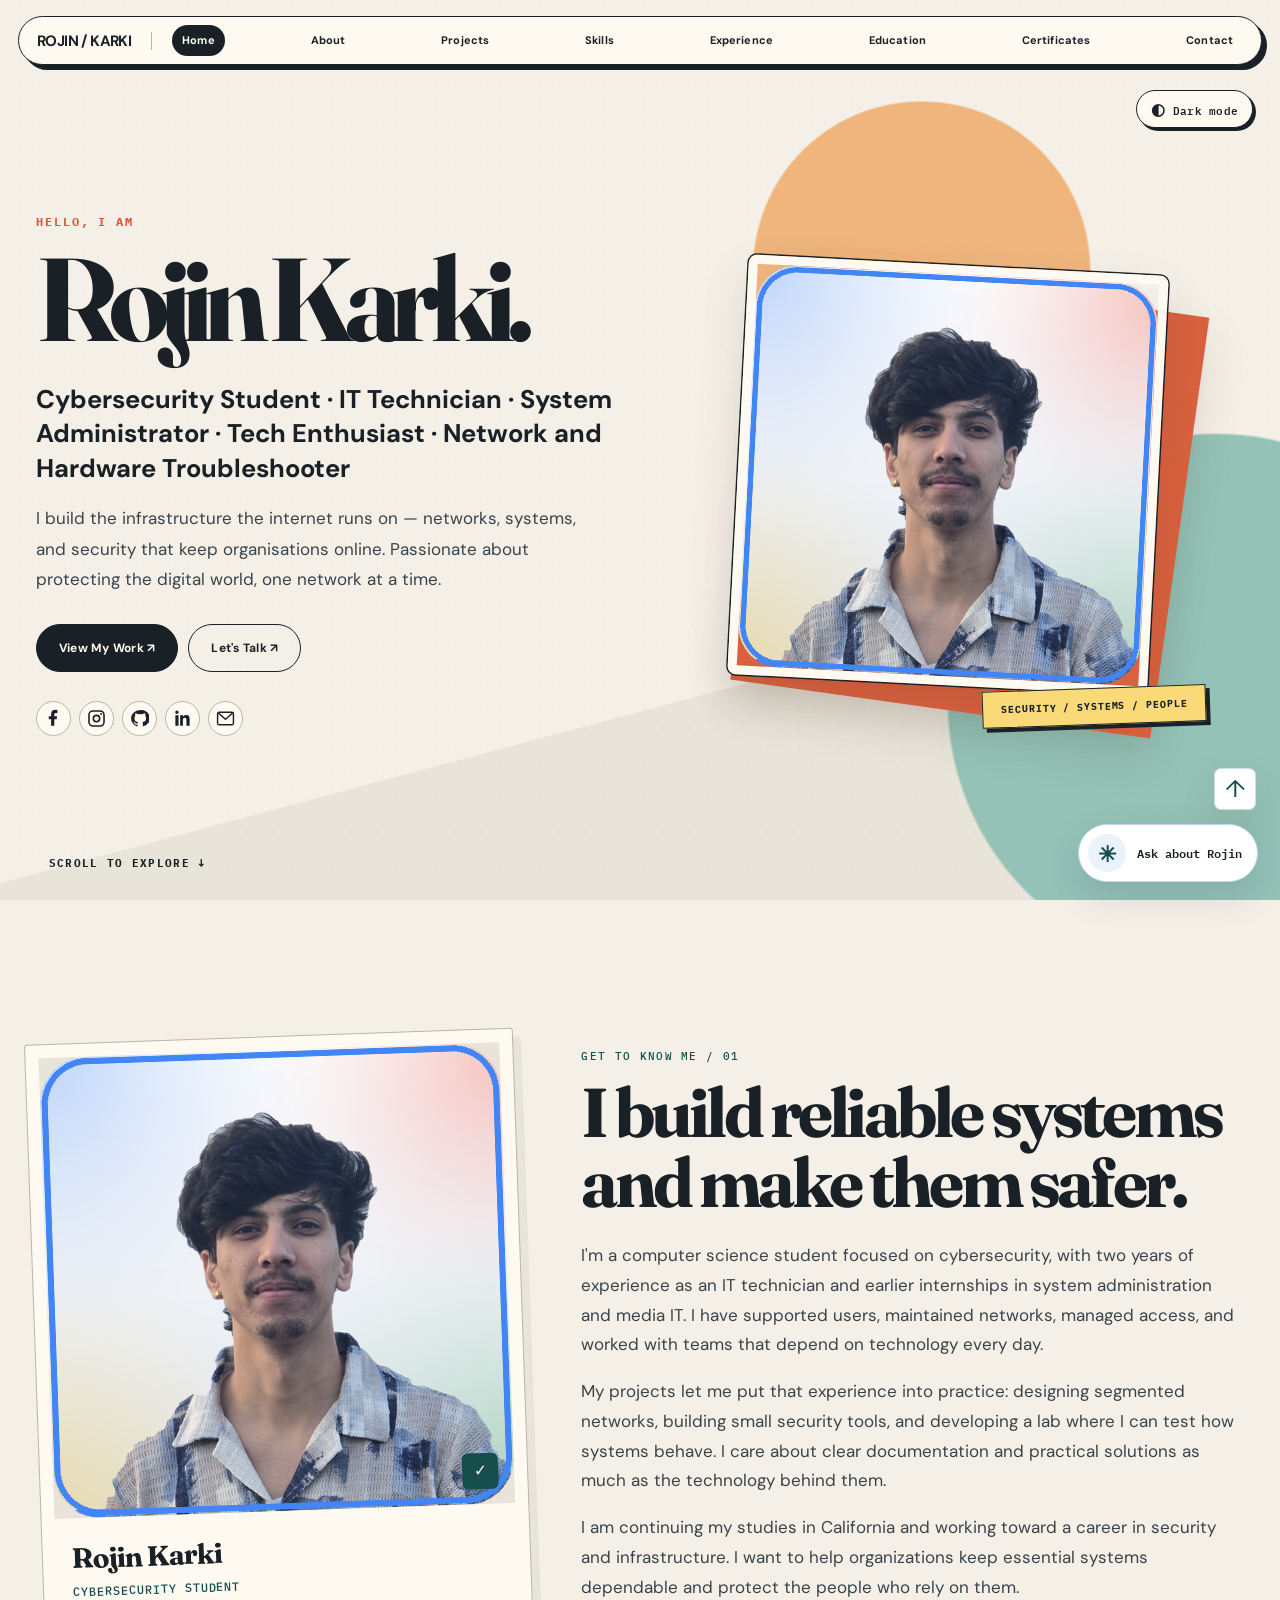
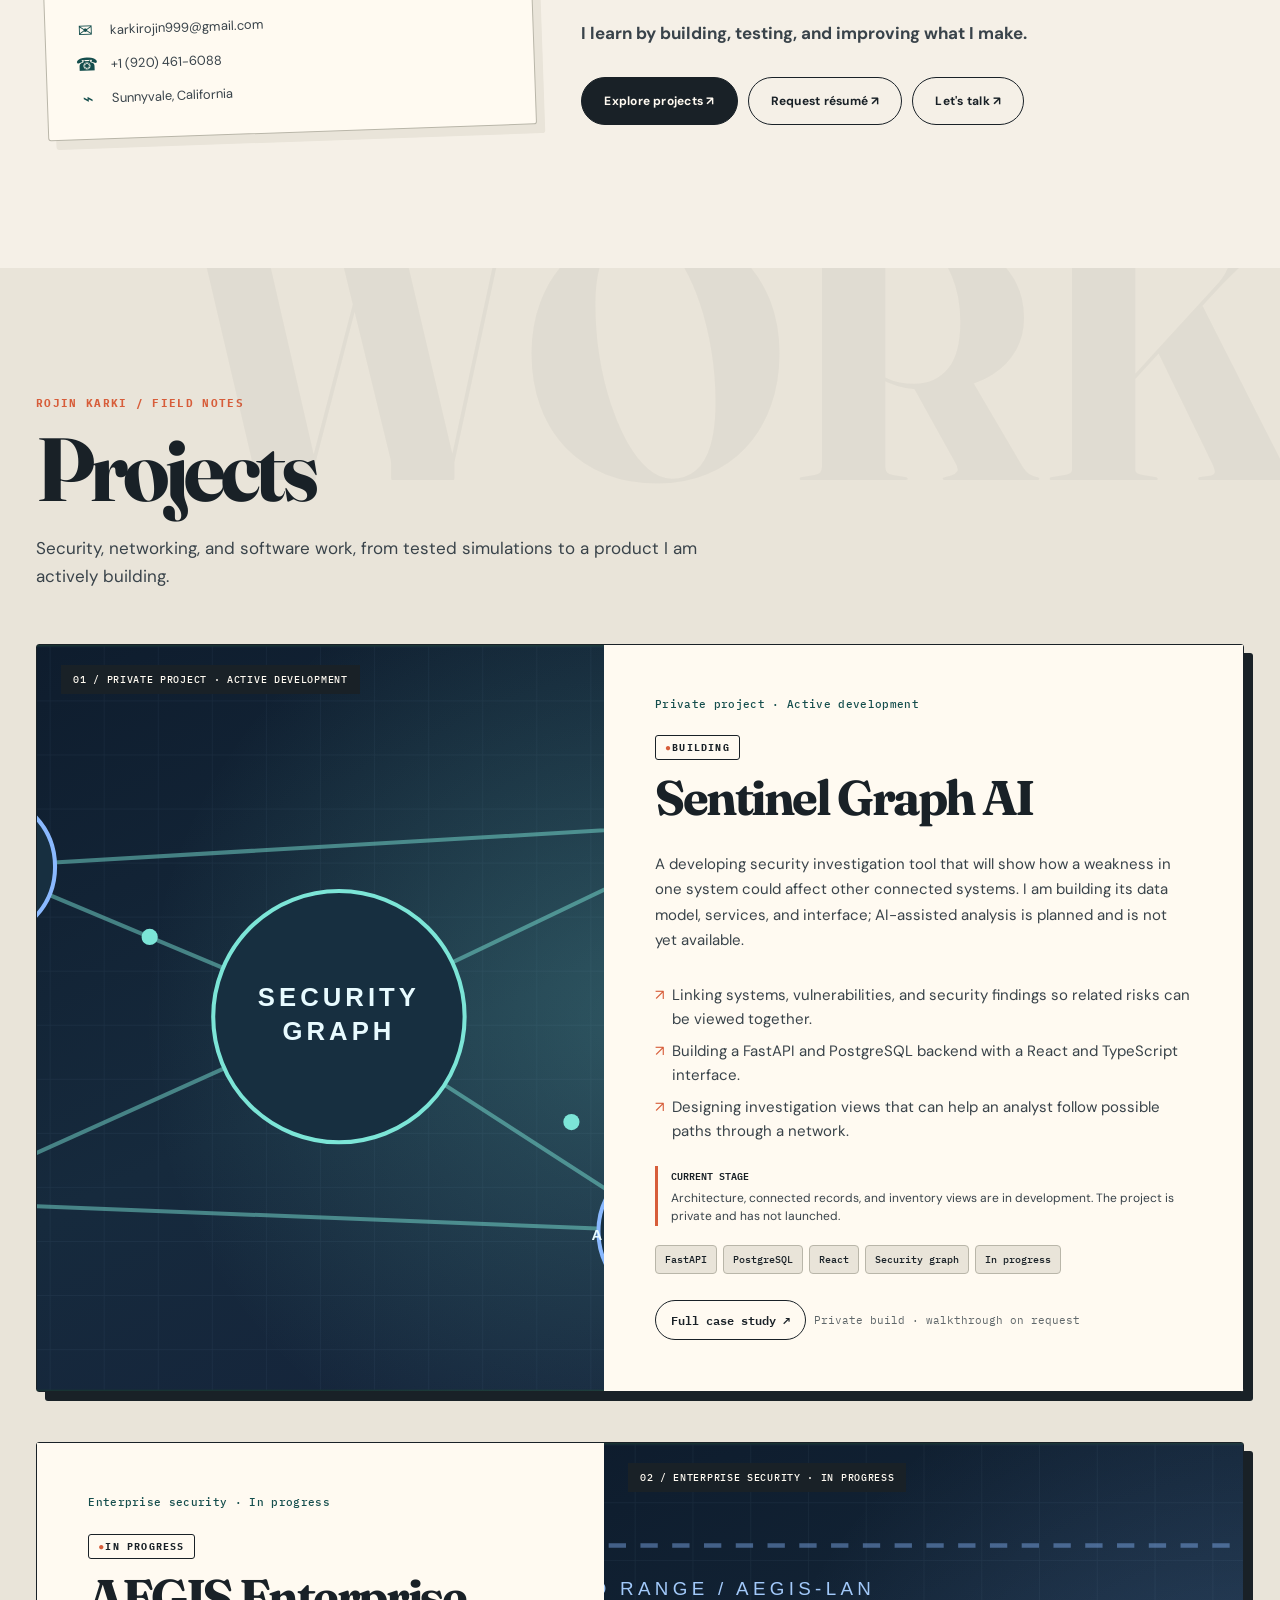
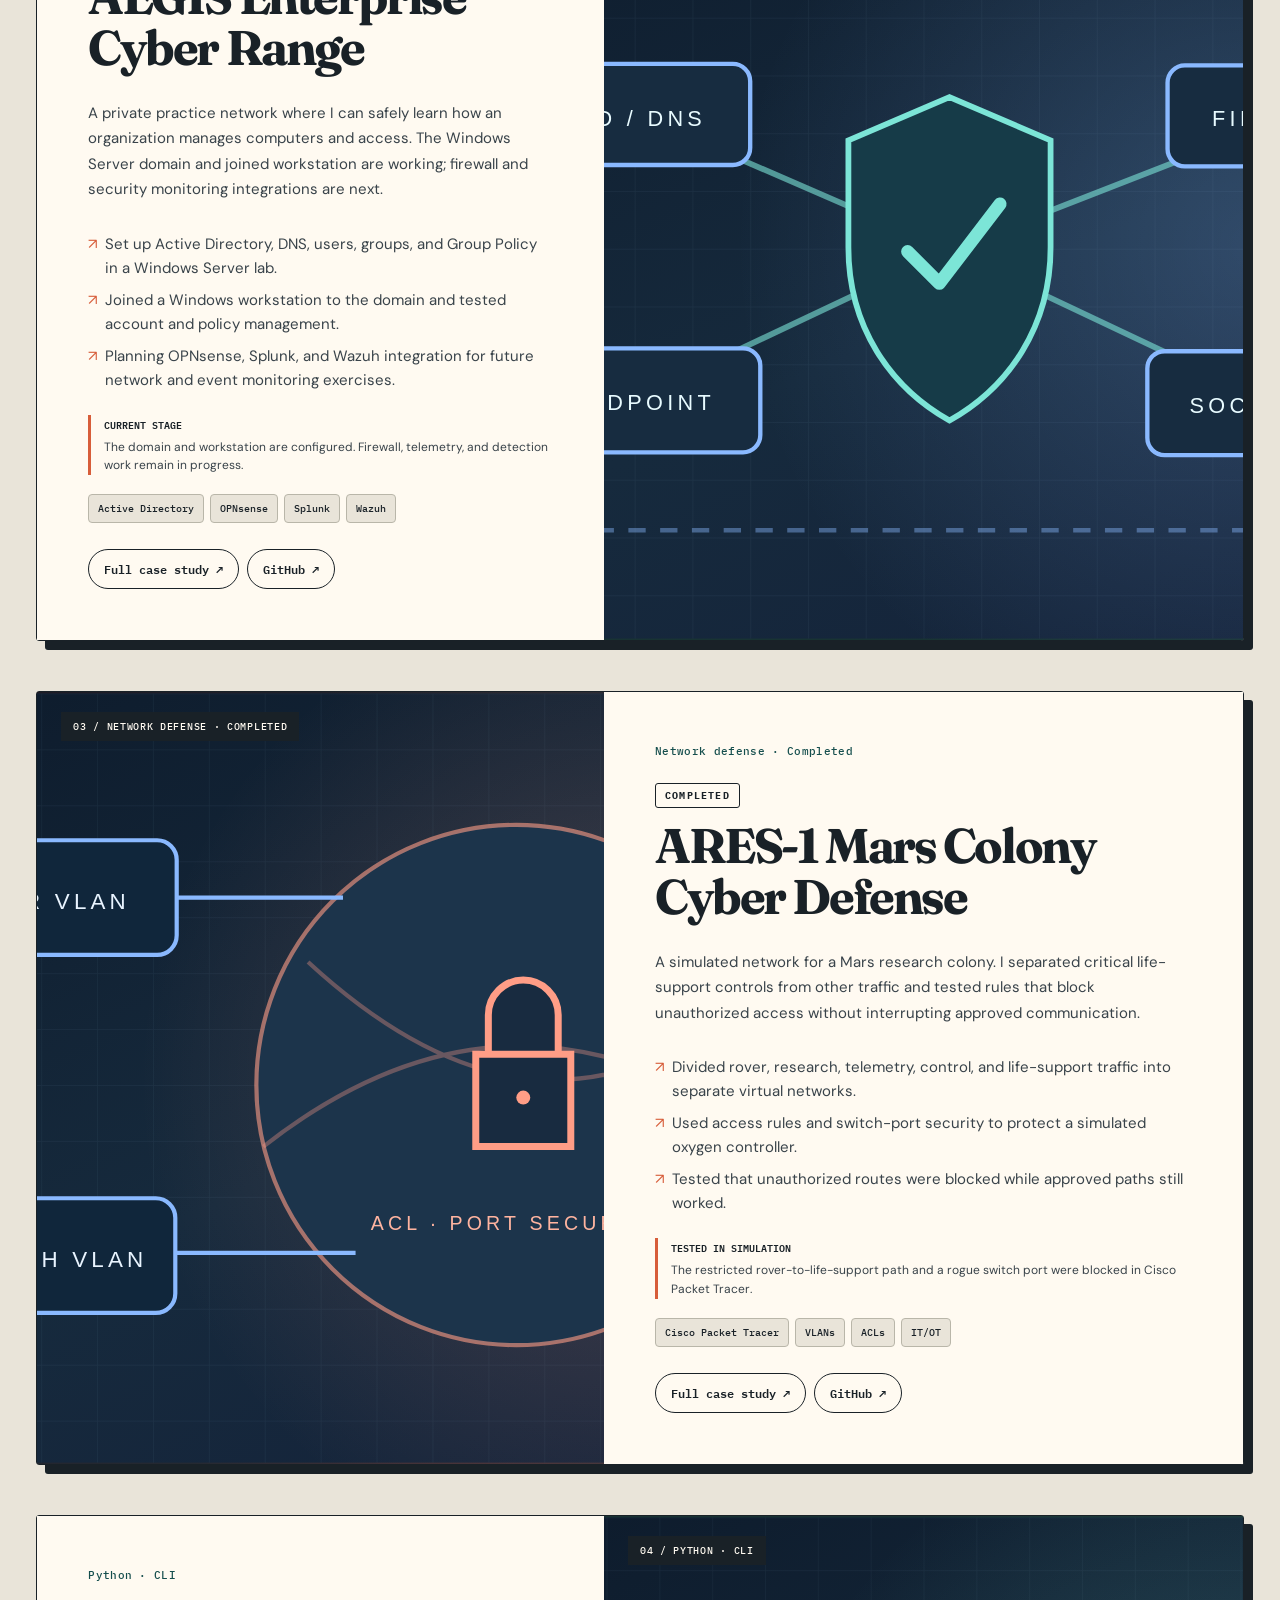
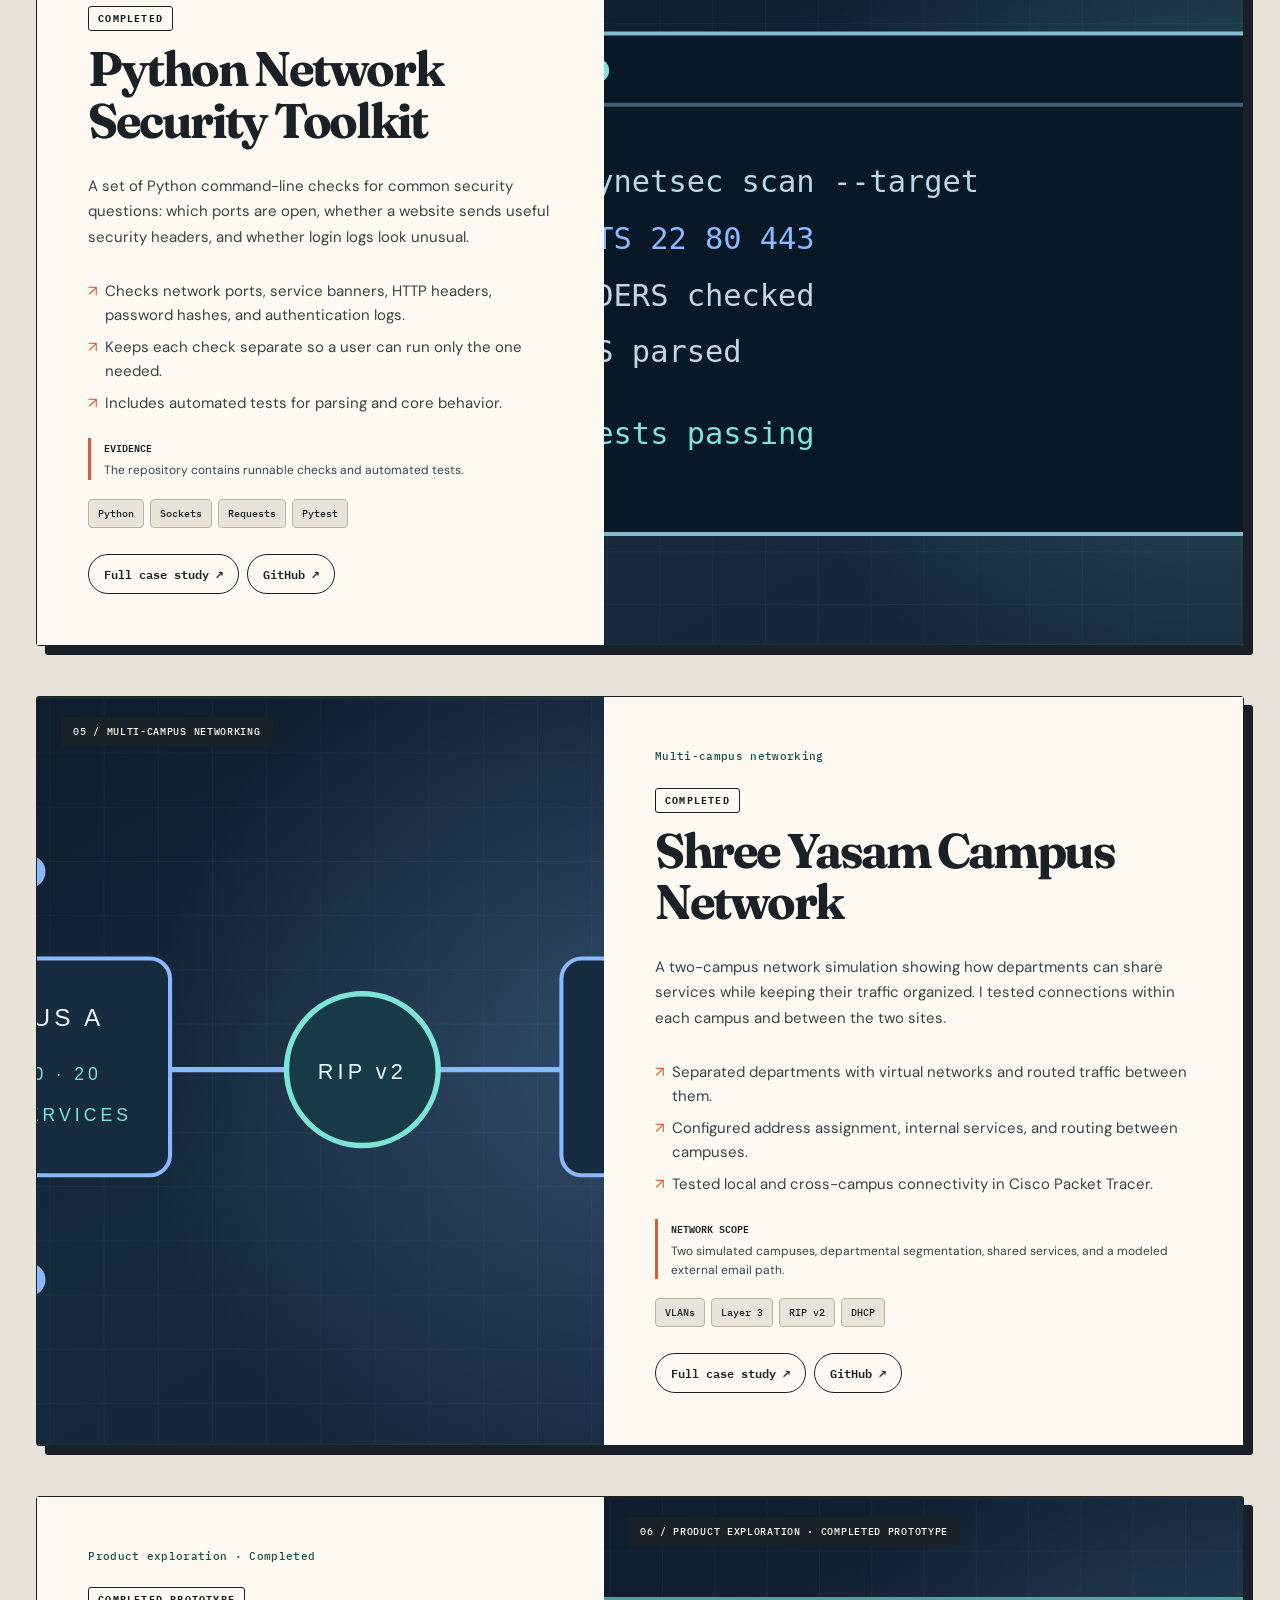
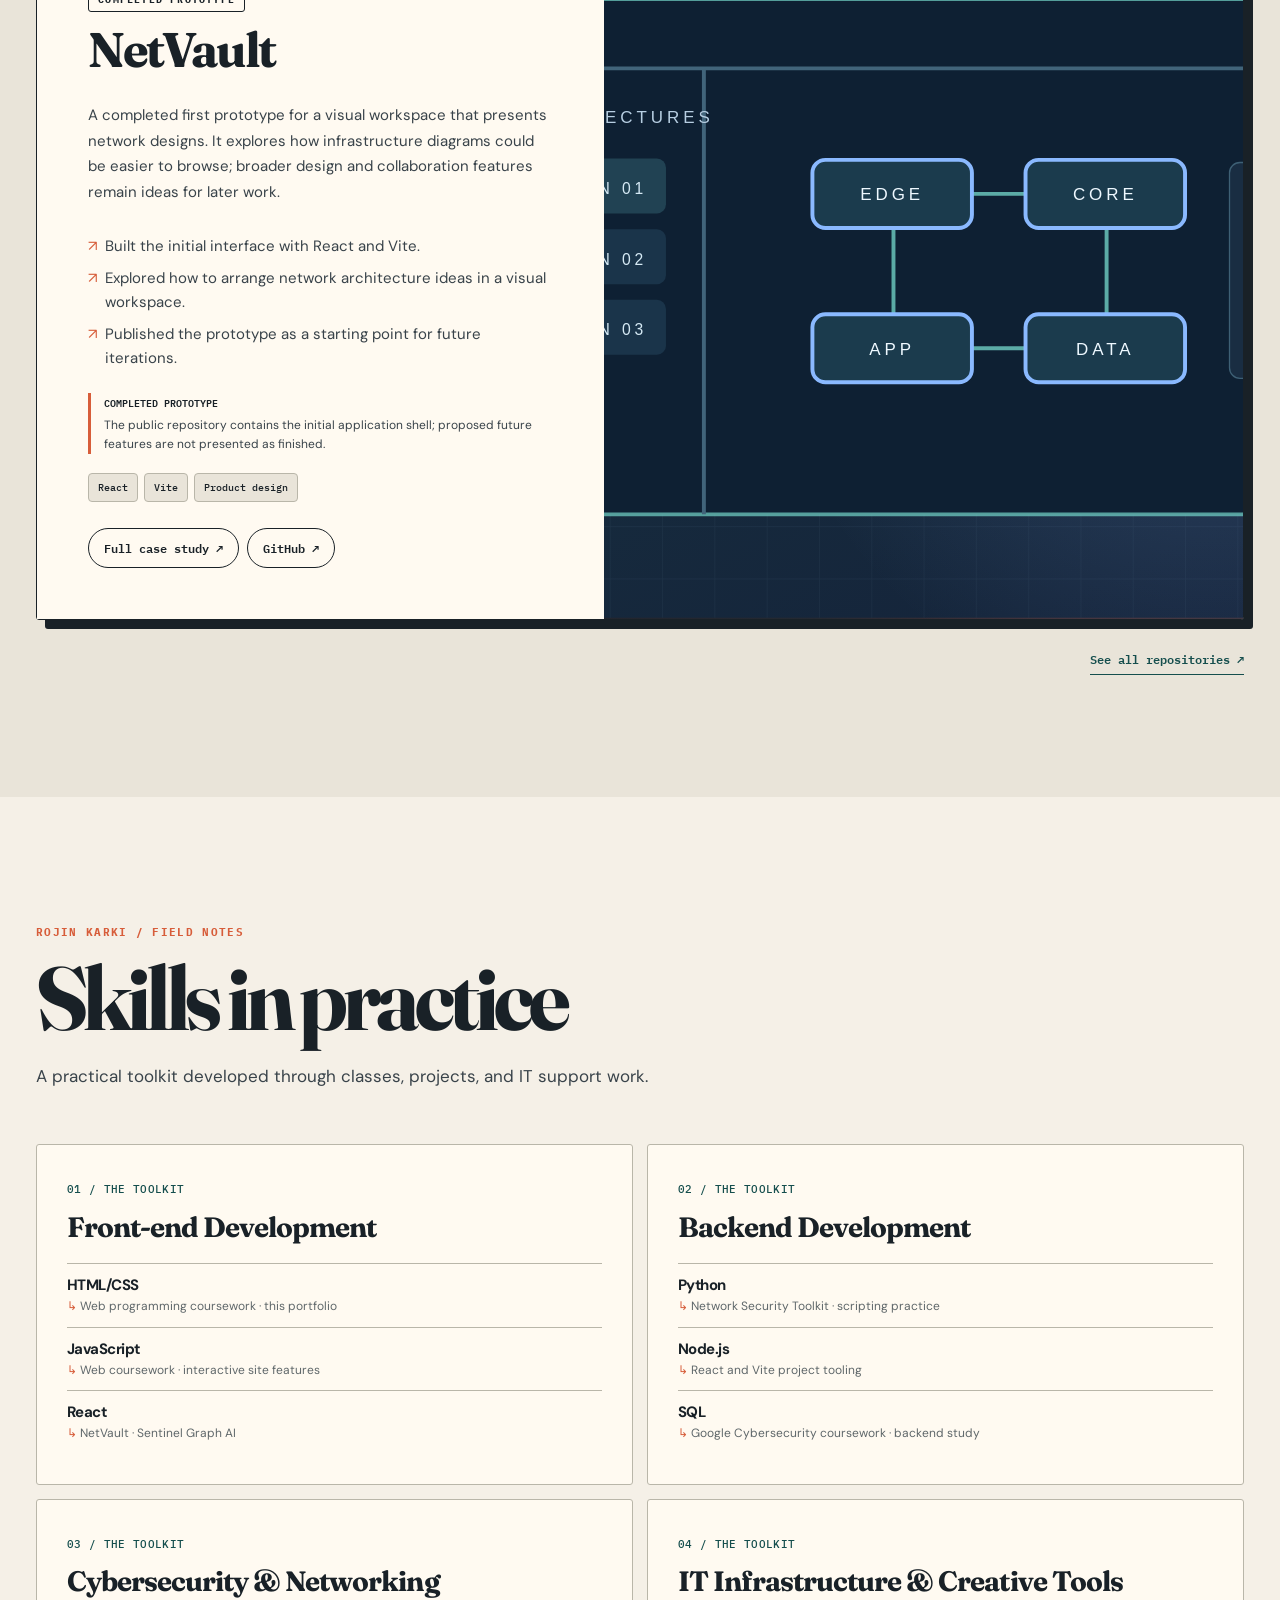
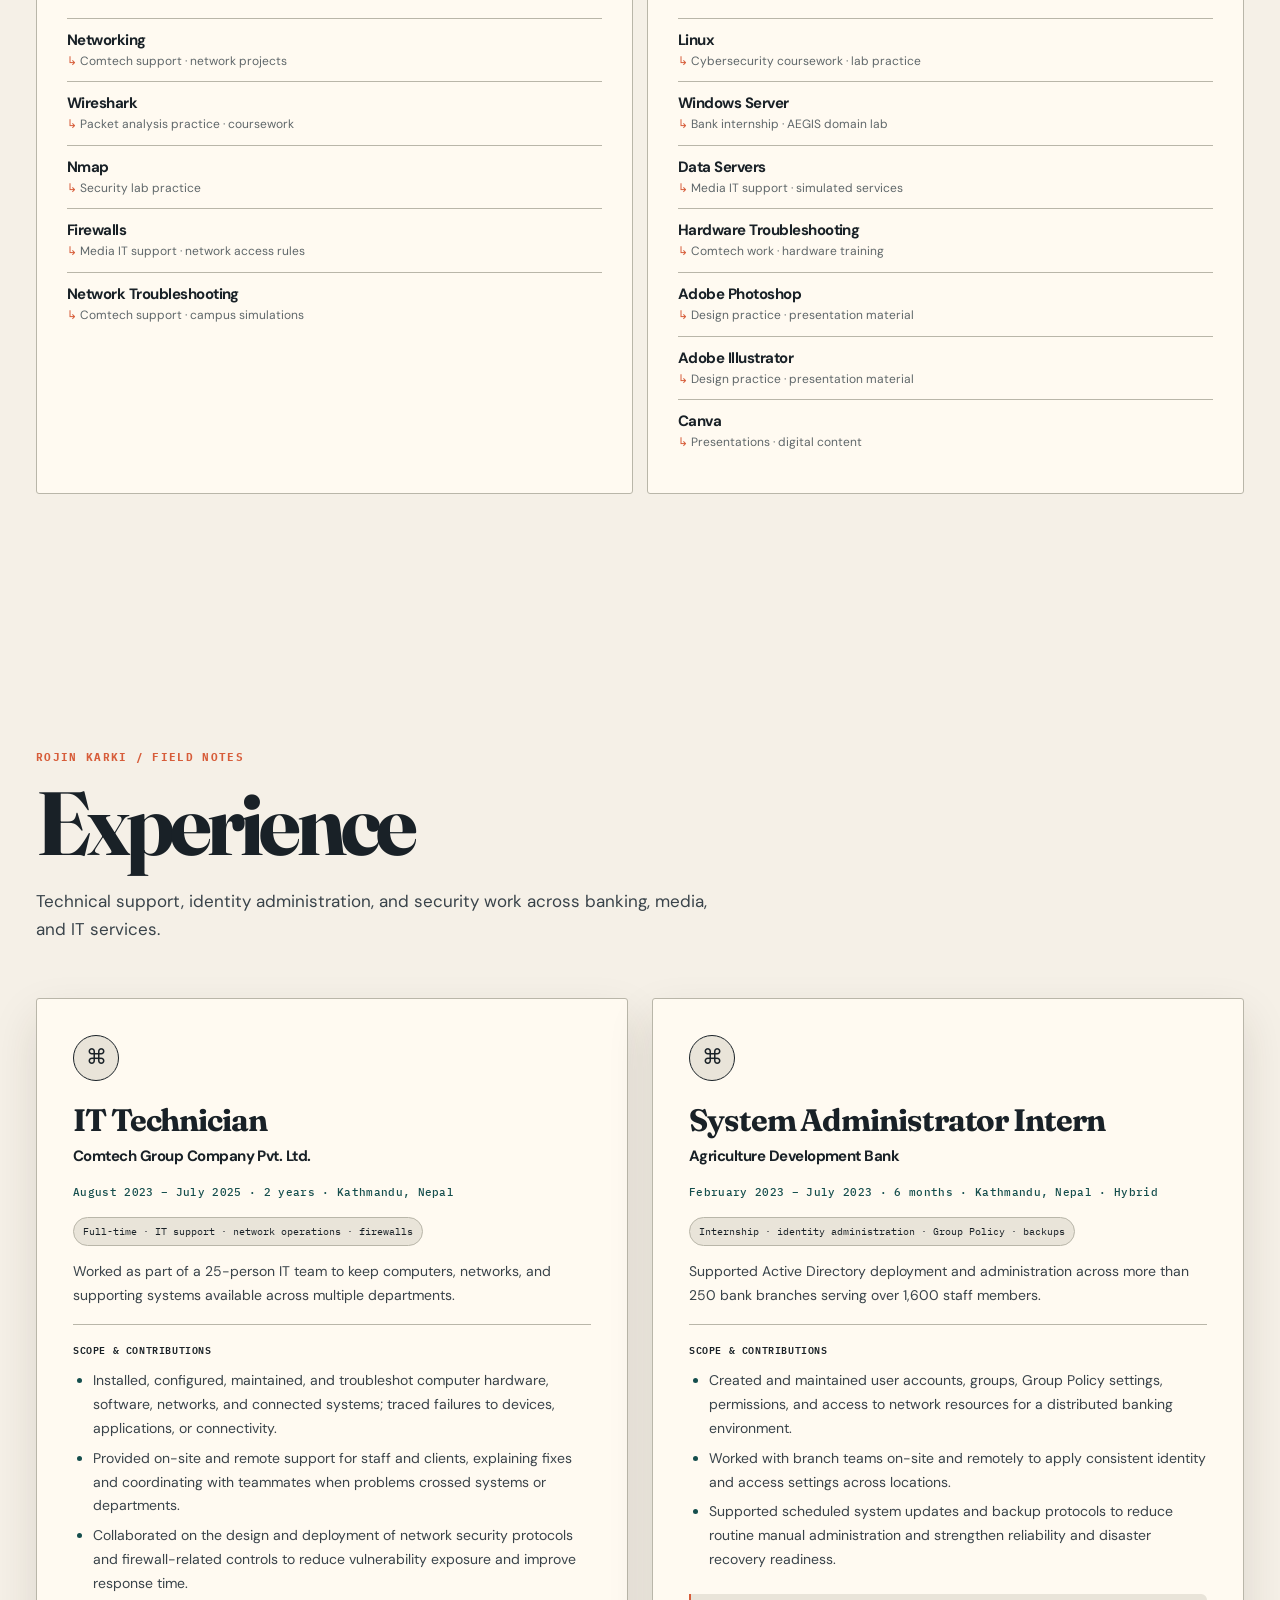
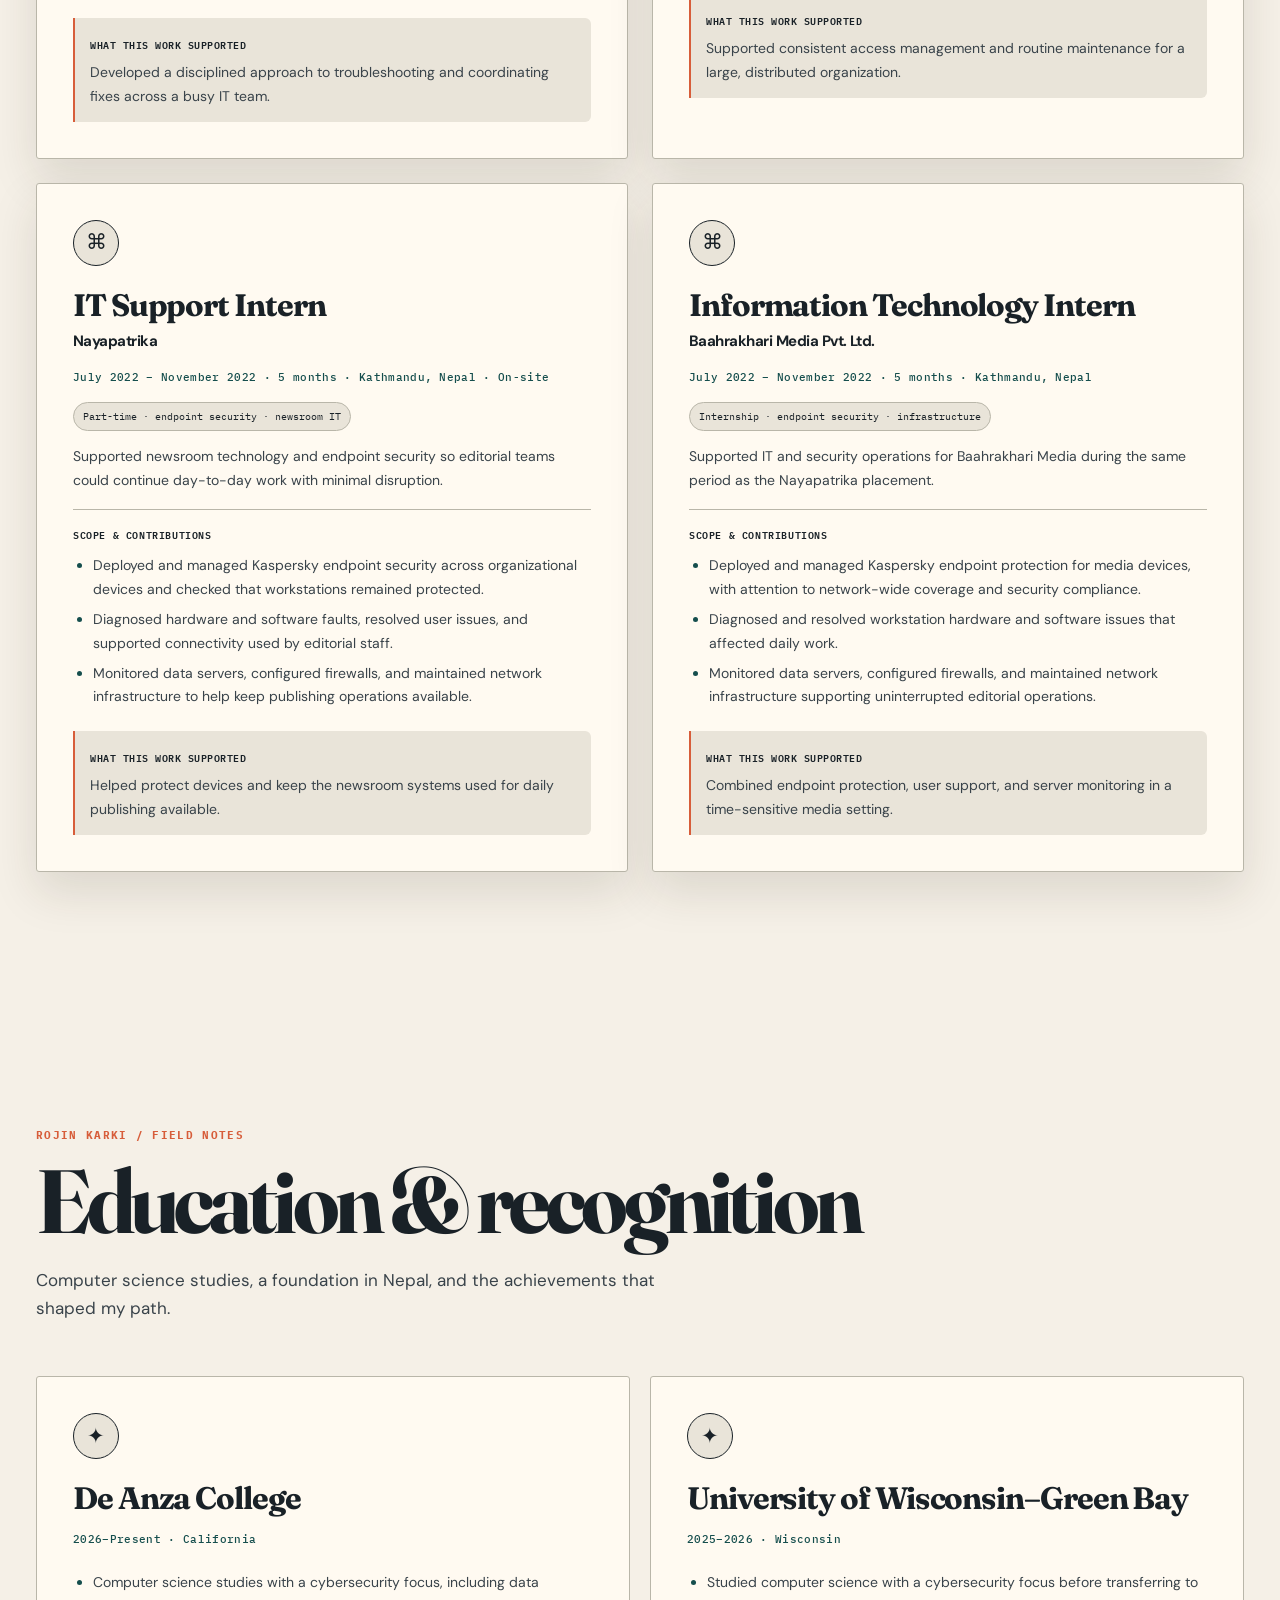
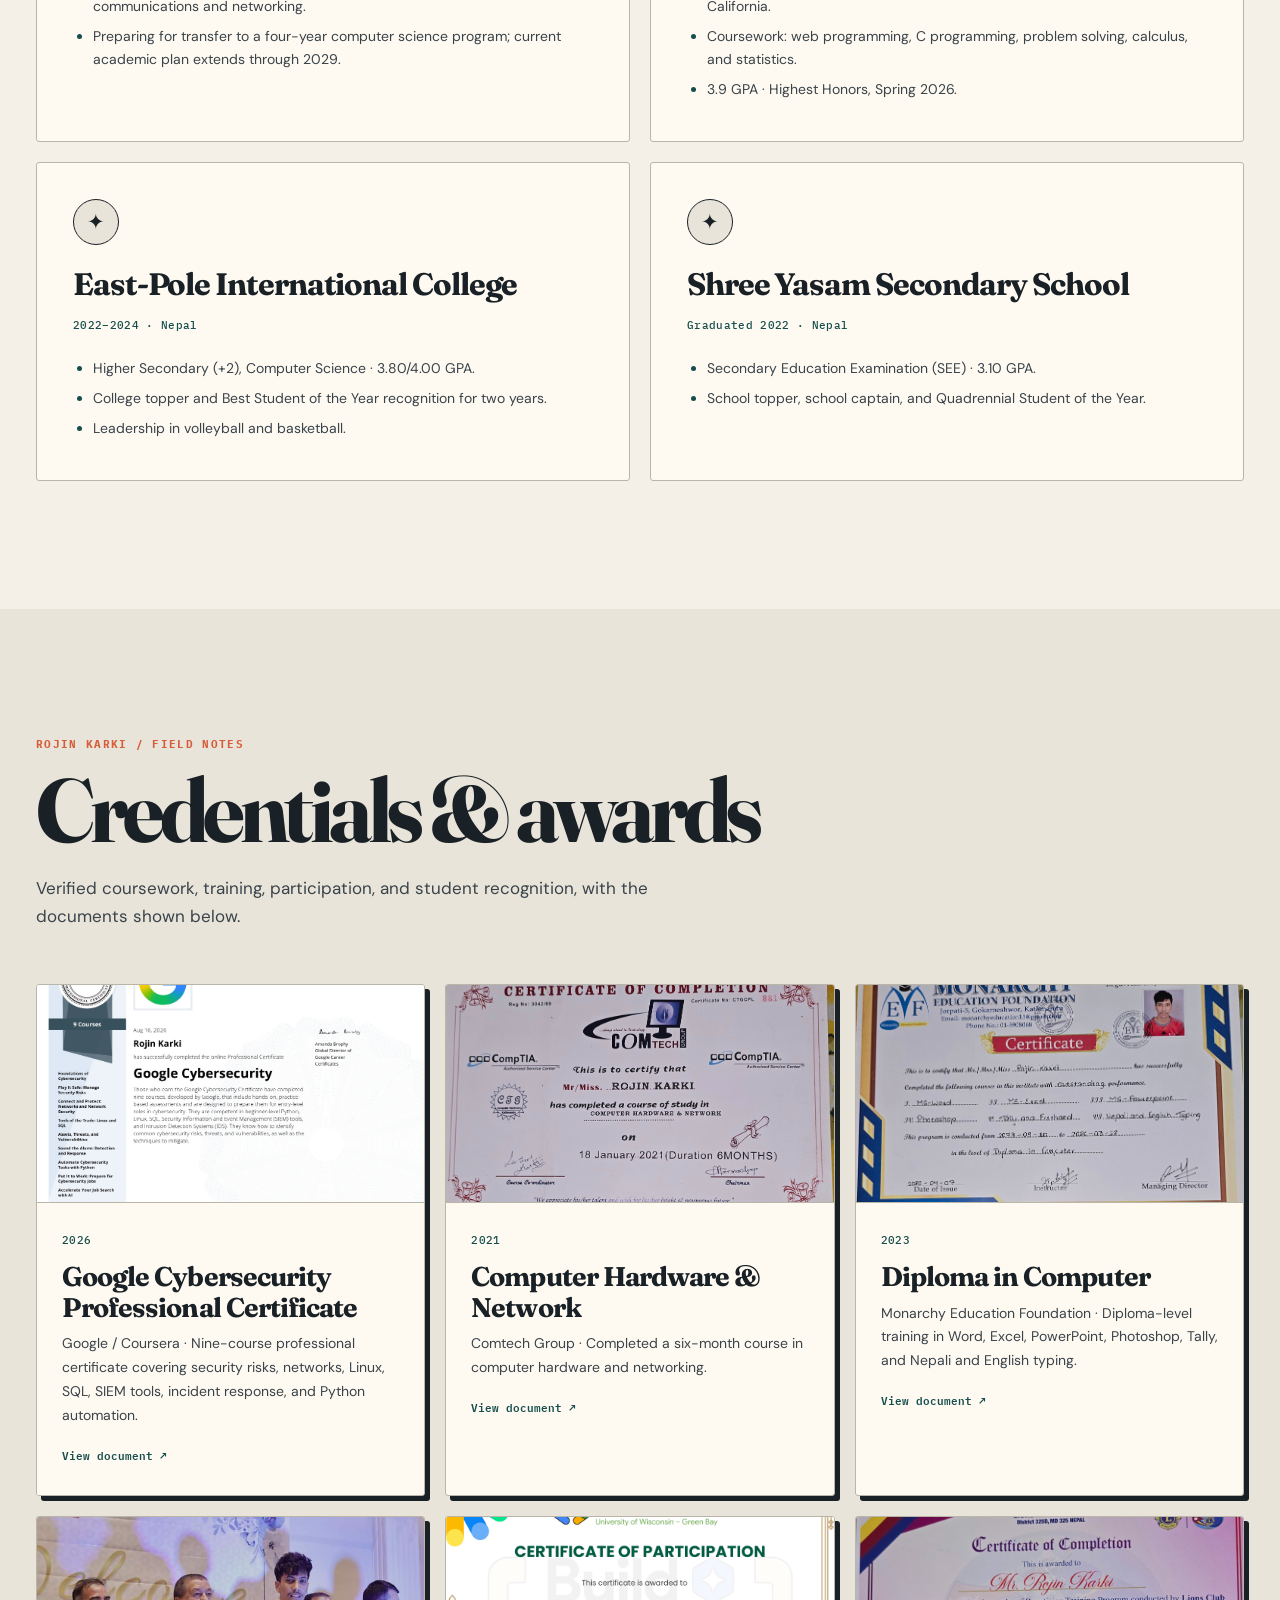
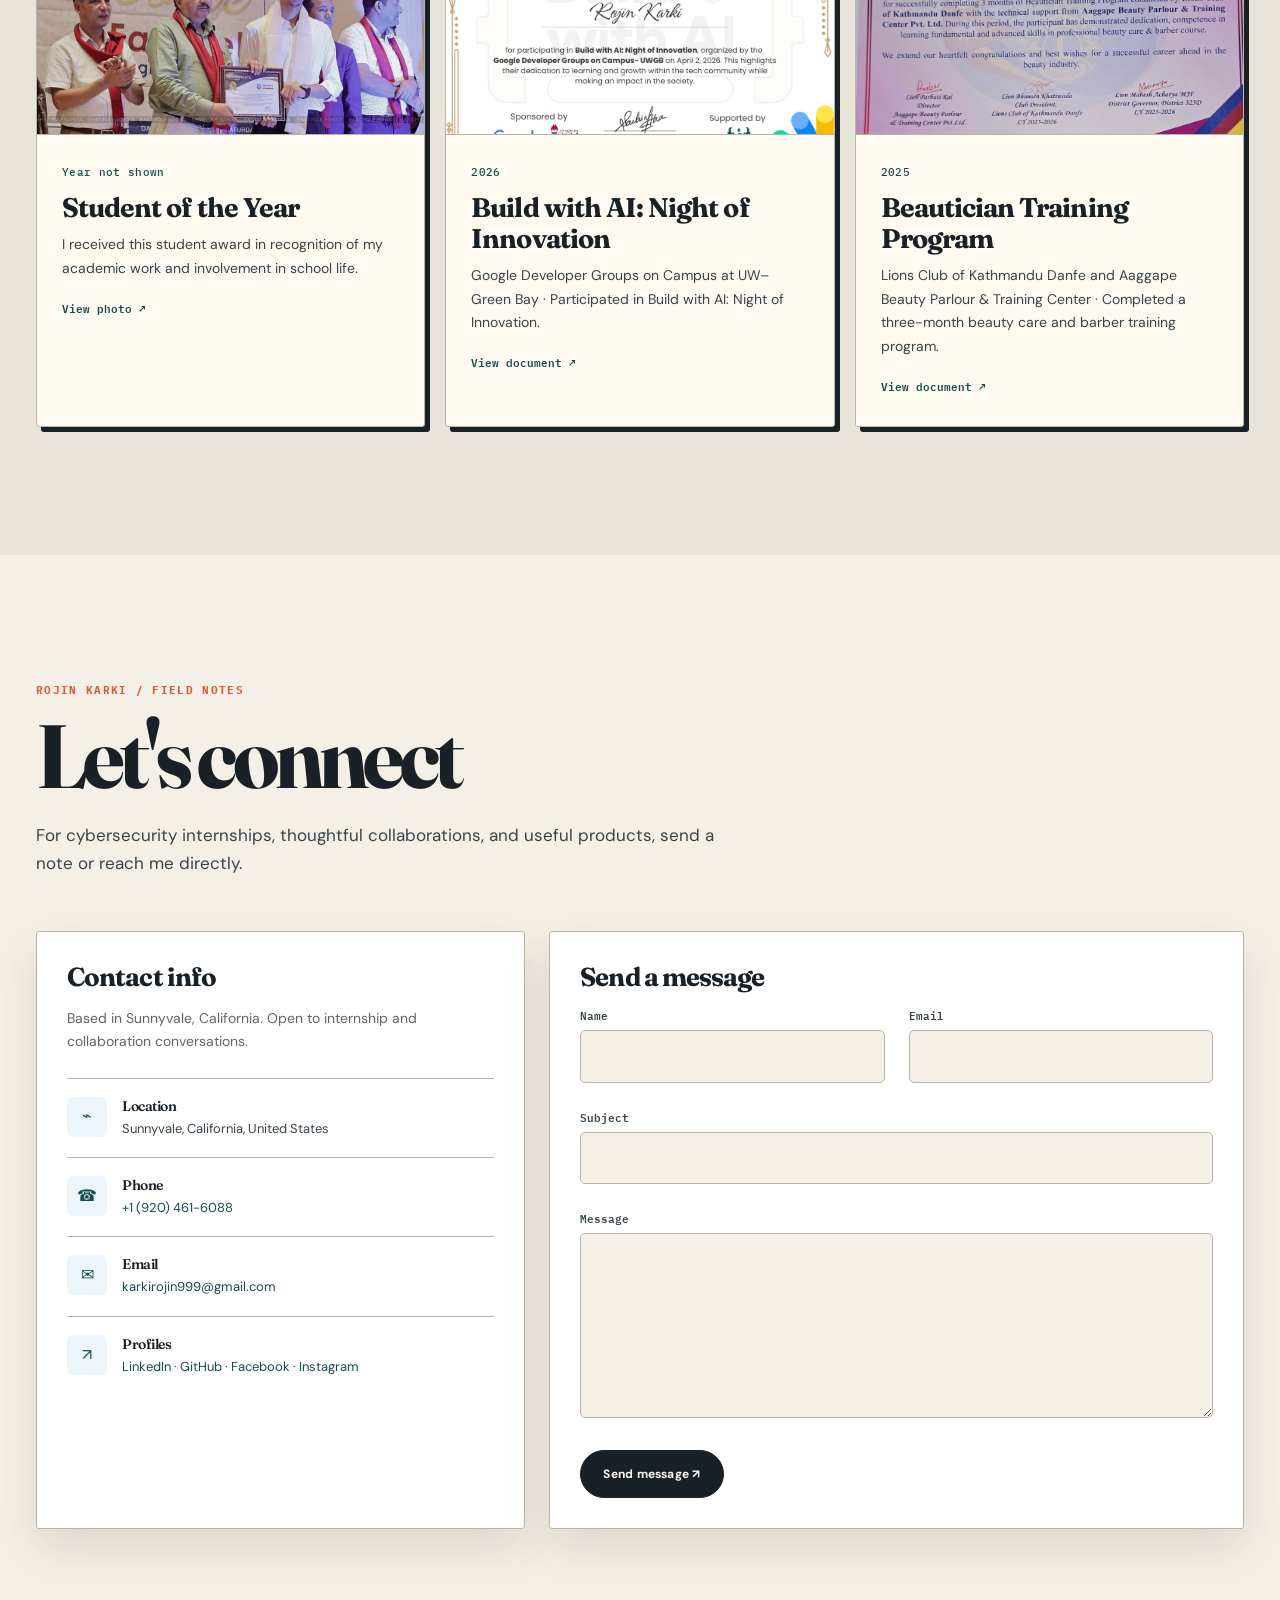
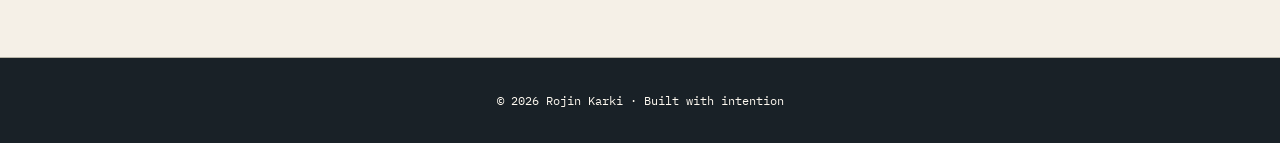
==== commit 819e8fa9: "Load final hero label style" ====
--- a/index.html
+++ b/index.html
@@ -1,5 +1,5 @@
 <!doctype html>
-<html lang="en" data-theme="dark"><head><meta charset="utf-8"><meta name="viewport" content="width=device-width,initial-scale=1"><meta name="theme-color" content="#0b1420"><meta name="description" content="Rojin Karki — cybersecurity, networking and software projects in Sunnyvale, California."><script src="assets/js/theme.js"></script><link rel="stylesheet" href="assets/css/main.css"><link rel="stylesheet" href="assets/css/dark-signature.css"><link rel="stylesheet" href="assets/css/light-theme.css"><title>Rojin Karki — Cybersecurity &amp; Software</title><link rel="icon" type="image/svg+xml" href="favicon.svg"><link rel="canonical" href="https://rojinkarki.com.np/"><meta property="og:title" content="Rojin Karki — Cybersecurity &amp; Software"><meta property="og:description" content="Rojin Karki — cybersecurity, networking and software projects in Sunnyvale, California."><meta property="og:type" content="website"><meta property="og:url" content="https://rojinkarki.com.np/"><meta property="og:image" content="https://rojinkarki.com.np/assets/img/profile/profile.png"><link rel="stylesheet" href="assets/css/editorial-scroll.css?v=20261004-2"></head><body class="index-page"><a class="skip-link" href="#content">Skip to content</a><button class="header-toggle" type="button" aria-label="Open navigation" aria-controls="navmenu" aria-expanded="false">☰</button><button id="theme-toggle" class="theme-toggle" type="button" aria-label="Switch to light mode"><span class="theme-icon" aria-hidden="true">☀</span><span class="theme-label" aria-hidden="true">Light mode</span></button><header id="header" class="header d-flex flex-column" aria-label="Site navigation"><div class="header-container d-flex flex-column align-items-start"><nav id="navmenu" class="navmenu" aria-label="Main navigation"><ul><li><a href="#hero"><span class="navicon" aria-hidden="true">⌂</span>Home</a></li><li><a href="#about"><span class="navicon" aria-hidden="true">◈</span>About</a></li><li><a href="#Project"><span class="navicon" aria-hidden="true">◇</span>Projects</a></li><li><a href="#Skills"><span class="navicon" aria-hidden="true">⌘</span>Skills</a></li><li><a href="#Experience"><span class="navicon" aria-hidden="true">▤</span>Experience</a></li><li><a href="#Education"><span class="navicon" aria-hidden="true">▥</span>Education</a></li><li><a href="#certifications"><span class="navicon" aria-hidden="true">✦</span>Certificates</a></li><li><a href="#contact"><span class="navicon" aria-hidden="true">↗</span>Contact</a></li></ul></nav><div class="social-links"><a href="https://www.facebook.com/row.jeen.karki/" target="_blank" rel="noopener noreferrer" aria-label="Facebook"><svg viewbox="0 0 24 24" width="19" height="19" fill="currentColor" aria-hidden="true" focusable="false"><path d="M13 21v-8h3l.5-4H13V7c0-1.2.4-2 2-2h2V1.4A26 26 0 0 0 14 1c-3 0-5 1.8-5 5.2V9H6v4h3v8z"></path></svg></a><a href="https://www.instagram.com/rojin_18_404/?hl=en" target="_blank" rel="noopener noreferrer" aria-label="Instagram"><svg viewbox="0 0 24 24" width="19" height="19" fill="currentColor" aria-hidden="true" focusable="false"><rect x="2.5" y="2.5" width="19" height="19" rx="5" fill="none" stroke="currentColor" stroke-width="2"></rect><circle cx="12" cy="12" r="4" fill="none" stroke="currentColor" stroke-width="2"></circle><circle cx="17.8" cy="6.4" r="1.2"></circle></svg></a><a href="https://github.com/Rojinkarki" target="_blank" rel="noopener noreferrer" aria-label="GitHub"><svg viewbox="0 0 24 24" width="19" height="19" fill="currentColor" aria-hidden="true" focusable="false"><path d="M12 1.5a10.5 10.5 0 0 0-3.3 20.5c.5.1.7-.2.7-.5v-1.8c-2.9.6-3.5-1.2-3.5-1.2-.5-1.3-1.2-1.6-1.2-1.6-1-.7.1-.7.1-.7 1.1.1 1.7 1.1 1.7 1.1.9 1.6 2.5 1.1 3.1.8.1-.7.4-1.2.7-1.5-2.3-.3-4.7-1.1-4.7-5.2 0-1.2.4-2.2 1.1-3-.1-.3-.5-1.4.1-3 0 0 1-.3 3.2 1.2a11 11 0 0 1 5.9 0c2.2-1.5 3.2-1.2 3.2-1.2.6 1.6.2 2.7.1 3 .7.8 1.1 1.8 1.1 3 0 4.1-2.4 4.9-4.7 5.2.4.3.7.9.7 1.9v2.9c0 .3.2.6.7.5A10.5 10.5 0 0 0 12 1.5z"></path></svg></a><a href="https://www.linkedin.com/in/rojinkarki/" target="_blank" rel="noopener noreferrer" aria-label="LinkedIn"><svg viewbox="0 0 24 24" width="19" height="19" fill="currentColor" aria-hidden="true" focusable="false"><path d="M3 8h4v13H3zM5 2a2.2 2.2 0 1 0 0 4.4A2.2 2.2 0 0 0 5 2zm4 6h3.8v1.8h.1c.5-1 1.8-2.1 3.7-2.1 4 0 4.4 2.6 4.4 6V21h-4v-6.4c0-1.5 0-3.4-2.1-3.4s-2.4 1.6-2.4 3.3V21H9z"></path></svg></a><a href="mailto:karkirojin999@gmail.com" aria-label="Email"><svg viewbox="0 0 24 24" width="19" height="19" fill="currentColor" aria-hidden="true" focusable="false"><rect x="2" y="4" width="20" height="16" rx="2" fill="none" stroke="currentColor" stroke-width="1.8"></rect><path d="m3 5 9 8 9-8" fill="none" stroke="currentColor" stroke-width="1.8"></path></svg></a></div></div></header><main class="main" id="content">
+<html lang="en" data-theme="dark"><head><meta charset="utf-8"><meta name="viewport" content="width=device-width,initial-scale=1"><meta name="theme-color" content="#0b1420"><meta name="description" content="Rojin Karki — cybersecurity, networking and software projects in Sunnyvale, California."><script src="assets/js/theme.js"></script><link rel="stylesheet" href="assets/css/main.css"><link rel="stylesheet" href="assets/css/dark-signature.css"><link rel="stylesheet" href="assets/css/light-theme.css"><title>Rojin Karki — Cybersecurity &amp; Software</title><link rel="icon" type="image/svg+xml" href="favicon.svg"><link rel="canonical" href="https://rojinkarki.com.np/"><meta property="og:title" content="Rojin Karki — Cybersecurity &amp; Software"><meta property="og:description" content="Rojin Karki — cybersecurity, networking and software projects in Sunnyvale, California."><meta property="og:type" content="website"><meta property="og:url" content="https://rojinkarki.com.np/"><meta property="og:image" content="https://rojinkarki.com.np/assets/img/profile/profile.png"><link rel="stylesheet" href="assets/css/editorial-scroll.css?v=20261004-3"></head><body class="index-page"><a class="skip-link" href="#content">Skip to content</a><button class="header-toggle" type="button" aria-label="Open navigation" aria-controls="navmenu" aria-expanded="false">☰</button><button id="theme-toggle" class="theme-toggle" type="button" aria-label="Switch to light mode"><span class="theme-icon" aria-hidden="true">☀</span><span class="theme-label" aria-hidden="true">Light mode</span></button><header id="header" class="header d-flex flex-column" aria-label="Site navigation"><div class="header-container d-flex flex-column align-items-start"><nav id="navmenu" class="navmenu" aria-label="Main navigation"><ul><li><a href="#hero"><span class="navicon" aria-hidden="true">⌂</span>Home</a></li><li><a href="#about"><span class="navicon" aria-hidden="true">◈</span>About</a></li><li><a href="#Project"><span class="navicon" aria-hidden="true">◇</span>Projects</a></li><li><a href="#Skills"><span class="navicon" aria-hidden="true">⌘</span>Skills</a></li><li><a href="#Experience"><span class="navicon" aria-hidden="true">▤</span>Experience</a></li><li><a href="#Education"><span class="navicon" aria-hidden="true">▥</span>Education</a></li><li><a href="#certifications"><span class="navicon" aria-hidden="true">✦</span>Certificates</a></li><li><a href="#contact"><span class="navicon" aria-hidden="true">↗</span>Contact</a></li></ul></nav><div class="social-links"><a href="https://www.facebook.com/row.jeen.karki/" target="_blank" rel="noopener noreferrer" aria-label="Facebook"><svg viewbox="0 0 24 24" width="19" height="19" fill="currentColor" aria-hidden="true" focusable="false"><path d="M13 21v-8h3l.5-4H13V7c0-1.2.4-2 2-2h2V1.4A26 26 0 0 0 14 1c-3 0-5 1.8-5 5.2V9H6v4h3v8z"></path></svg></a><a href="https://www.instagram.com/rojin_18_404/?hl=en" target="_blank" rel="noopener noreferrer" aria-label="Instagram"><svg viewbox="0 0 24 24" width="19" height="19" fill="currentColor" aria-hidden="true" focusable="false"><rect x="2.5" y="2.5" width="19" height="19" rx="5" fill="none" stroke="currentColor" stroke-width="2"></rect><circle cx="12" cy="12" r="4" fill="none" stroke="currentColor" stroke-width="2"></circle><circle cx="17.8" cy="6.4" r="1.2"></circle></svg></a><a href="https://github.com/Rojinkarki" target="_blank" rel="noopener noreferrer" aria-label="GitHub"><svg viewbox="0 0 24 24" width="19" height="19" fill="currentColor" aria-hidden="true" focusable="false"><path d="M12 1.5a10.5 10.5 0 0 0-3.3 20.5c.5.1.7-.2.7-.5v-1.8c-2.9.6-3.5-1.2-3.5-1.2-.5-1.3-1.2-1.6-1.2-1.6-1-.7.1-.7.1-.7 1.1.1 1.7 1.1 1.7 1.1.9 1.6 2.5 1.1 3.1.8.1-.7.4-1.2.7-1.5-2.3-.3-4.7-1.1-4.7-5.2 0-1.2.4-2.2 1.1-3-.1-.3-.5-1.4.1-3 0 0 1-.3 3.2 1.2a11 11 0 0 1 5.9 0c2.2-1.5 3.2-1.2 3.2-1.2.6 1.6.2 2.7.1 3 .7.8 1.1 1.8 1.1 3 0 4.1-2.4 4.9-4.7 5.2.4.3.7.9.7 1.9v2.9c0 .3.2.6.7.5A10.5 10.5 0 0 0 12 1.5z"></path></svg></a><a href="https://www.linkedin.com/in/rojinkarki/" target="_blank" rel="noopener noreferrer" aria-label="LinkedIn"><svg viewbox="0 0 24 24" width="19" height="19" fill="currentColor" aria-hidden="true" focusable="false"><path d="M3 8h4v13H3zM5 2a2.2 2.2 0 1 0 0 4.4A2.2 2.2 0 0 0 5 2zm4 6h3.8v1.8h.1c.5-1 1.8-2.1 3.7-2.1 4 0 4.4 2.6 4.4 6V21h-4v-6.4c0-1.5 0-3.4-2.1-3.4s-2.4 1.6-2.4 3.3V21H9z"></path></svg></a><a href="mailto:karkirojin999@gmail.com" aria-label="Email"><svg viewbox="0 0 24 24" width="19" height="19" fill="currentColor" aria-hidden="true" focusable="false"><rect x="2" y="4" width="20" height="16" rx="2" fill="none" stroke="currentColor" stroke-width="1.8"></rect><path d="m3 5 9 8 9-8" fill="none" stroke="currentColor" stroke-width="1.8"></path></svg></a></div></div></header><main class="main" id="content">
 <section id="hero" class="hero section"><div class="background-elements" aria-hidden="true"><div class="bg-circle circle-1"></div><div class="bg-circle circle-2"></div></div><div class="hero-content"><div class="container"><div class="row align-items-center"><div class="col-lg-6"><div class="hero-text"><h1>Rojin Karki.</h1><p class="lead">Cybersecurity Student · IT Technician · System Administrator · Tech Enthusiast · Network and Hardware Troubleshooter</p><p class="description">I build the infrastructure the internet runs on — networks, systems, and security that keep organisations online. Passionate about protecting the digital world, one network at a time.</p><div class="hero-actions"><a class="btn btn-primary" href="#Project">View My Work ↗</a><a class="btn btn-outline" href="#contact">Let's Talk ↗</a></div><div class="social-links"><a href="https://www.facebook.com/row.jeen.karki/" target="_blank" rel="noopener noreferrer" aria-label="Facebook"><svg viewbox="0 0 24 24" width="19" height="19" fill="currentColor" aria-hidden="true" focusable="false"><path d="M13 21v-8h3l.5-4H13V7c0-1.2.4-2 2-2h2V1.4A26 26 0 0 0 14 1c-3 0-5 1.8-5 5.2V9H6v4h3v8z"></path></svg></a><a href="https://www.instagram.com/rojin_18_404/?hl=en" target="_blank" rel="noopener noreferrer" aria-label="Instagram"><svg viewbox="0 0 24 24" width="19" height="19" fill="currentColor" aria-hidden="true" focusable="false"><rect x="2.5" y="2.5" width="19" height="19" rx="5" fill="none" stroke="currentColor" stroke-width="2"></rect><circle cx="12" cy="12" r="4" fill="none" stroke="currentColor" stroke-width="2"></circle><circle cx="17.8" cy="6.4" r="1.2"></circle></svg></a><a href="https://github.com/Rojinkarki" target="_blank" rel="noopener noreferrer" aria-label="GitHub"><svg viewbox="0 0 24 24" width="19" height="19" fill="currentColor" aria-hidden="true" focusable="false"><path d="M12 1.5a10.5 10.5 0 0 0-3.3 20.5c.5.1.7-.2.7-.5v-1.8c-2.9.6-3.5-1.2-3.5-1.2-.5-1.3-1.2-1.6-1.2-1.6-1-.7.1-.7.1-.7 1.1.1 1.7 1.1 1.7 1.1.9 1.6 2.5 1.1 3.1.8.1-.7.4-1.2.7-1.5-2.3-.3-4.7-1.1-4.7-5.2 0-1.2.4-2.2 1.1-3-.1-.3-.5-1.4.1-3 0 0 1-.3 3.2 1.2a11 11 0 0 1 5.9 0c2.2-1.5 3.2-1.2 3.2-1.2.6 1.6.2 2.7.1 3 .7.8 1.1 1.8 1.1 3 0 4.1-2.4 4.9-4.7 5.2.4.3.7.9.7 1.9v2.9c0 .3.2.6.7.5A10.5 10.5 0 0 0 12 1.5z"></path></svg></a><a href="https://www.linkedin.com/in/rojinkarki/" target="_blank" rel="noopener noreferrer" aria-label="LinkedIn"><svg viewbox="0 0 24 24" width="19" height="19" fill="currentColor" aria-hidden="true" focusable="false"><path d="M3 8h4v13H3zM5 2a2.2 2.2 0 1 0 0 4.4A2.2 2.2 0 0 0 5 2zm4 6h3.8v1.8h.1c.5-1 1.8-2.1 3.7-2.1 4 0 4.4 2.6 4.4 6V21h-4v-6.4c0-1.5 0-3.4-2.1-3.4s-2.4 1.6-2.4 3.3V21H9z"></path></svg></a><a href="mailto:karkirojin999@gmail.com" aria-label="Email"><svg viewbox="0 0 24 24" width="19" height="19" fill="currentColor" aria-hidden="true" focusable="false"><rect x="2" y="4" width="20" height="16" rx="2" fill="none" stroke="currentColor" stroke-width="1.8"></rect><path d="m3 5 9 8 9-8" fill="none" stroke="currentColor" stroke-width="1.8"></path></svg></a></div></div></div><div class="col-lg-6"><div class="hero-visual"><div class="profile-container"><div class="profile-background"></div><img class="profile-image" src="assets/img/profile/profile.png" alt="Portrait of Rojin Karki"></div></div></div></div></div></div></section>
 <section id="about" class="about section"><div class="container"><div class="row align-items-center"><div class="col-lg-5"><div class="profile-card"><div class="profile-header"><div class="profile-image"><img src="assets/img/profile/profile.png" alt="Portrait of Rojin Karki" loading="lazy"></div><div class="profile-badge" aria-hidden="true">✓</div></div><div class="profile-content"><h3>Rojin Karki</h3><p class="profession">Cybersecurity Student</p><div class="contact-links"><a class="contact-item" href="mailto:karkirojin999@gmail.com"><span aria-hidden="true">✉</span>karkirojin999@gmail.com</a><a class="contact-item" href="tel:+19204616088"><span aria-hidden="true">☎</span>+1 (920) 461-6088</a><span class="contact-item"><span aria-hidden="true">⌁</span>Sunnyvale, California</span></div></div></div></div><div class="col-lg-7"><div class="about-content"><div class="section-header"><span class="badge-text">Get to know me / 01</span><h3>I build reliable systems and make them safer.</h3></div><div class="description"><p>I'm a computer science student focused on cybersecurity, with two years of experience as an IT technician and earlier internships in system administration and media IT. I have supported users, maintained networks, managed access, and worked with teams that depend on technology every day.</p><p>My projects let me put that experience into practice: designing segmented networks, building small security tools, and developing a lab where I can test how systems behave. I care about clear documentation and practical solutions as much as the technology behind them.</p><p>I am continuing my studies in California and working toward a career in security and infrastructure. I want to help organizations keep essential systems dependable and protect the people who rely on them.</p><p>I learn by building, testing, and improving what I make.</p></div><div class="cta-section"><a class="btn btn-primary" href="#Project">Explore projects ↗</a><a class="btn btn-outline" href="mailto:karkirojin999@gmail.com?subject=Resume%20request">Request résumé ↗</a><a class="btn btn-outline" href="#contact">Let's talk ↗</a></div></div></div></div></div></section>
 <section id="Project" class="projects section"><div class="container section-title"><h2>Projects</h2><p>Security, networking, and software work, from tested simulations to a product I am actively building.</p></div><div class="container"><div class="project-grid"><article class="project-card featured-project" id="project-sentinel-graph-ai"><div class="project-visual"><img class="project-art" src="assets/img/projects/sentinel-graph.svg" alt="" loading="lazy"><span>01 / Private project · Active development</span></div><div class="project-content"><div class="education-date">Private project · Active development</div><span class="project-status is-building">BUILDING</span><h3>Sentinel Graph AI</h3><p>A developing security investigation tool that will show how a weakness in one system could affect other connected systems. I am building its data model, services, and interface; AI-assisted analysis is planned and is not yet available.</p><ul class="project-highlights"><li>Linking systems, vulnerabilities, and security findings so related risks can be viewed together.</li><li>Building a FastAPI and PostgreSQL backend with a React and TypeScript interface.</li><li>Designing investigation views that can help an analyst follow possible paths through a network.</li></ul><div class="project-proof"><b>Current stage</b> Architecture, connected records, and inventory views are in development. The project is private and has not launched.</div><div class="project-tech"><span>FastAPI</span><span>PostgreSQL</span><span>React</span><span>Security graph</span><span>In progress</span></div><div class="project-buttons"><a class="btn-project" href="portfolio-details.html#sentinel-graph-ai">Full case study ↗</a><span class="private-status">Private build · walkthrough on request</span></div></div></article><article class="project-card" id="project-aegis"><div class="project-visual"><img class="project-art" src="assets/img/projects/aegis-cyber-range.svg" alt="" loading="lazy"><span>02 / Enterprise security · In progress</span></div><div class="project-content"><div class="education-date">Enterprise security · In progress</div><span class="project-status is-building">IN PROGRESS</span><h3>AEGIS Enterprise Cyber Range</h3><p>A private practice network where I can safely learn how an organization manages computers and access. The Windows Server domain and joined workstation are working; firewall and security monitoring integrations are next.</p><ul class="project-highlights"><li>Set up Active Directory, DNS, users, groups, and Group Policy in a Windows Server lab.</li><li>Joined a Windows workstation to the domain and tested account and policy management.</li><li>Planning OPNsense, Splunk, and Wazuh integration for future network and event monitoring exercises.</li></ul><div class="project-proof"><b>Current stage</b> The domain and workstation are configured. Firewall, telemetry, and detection work remain in progress.</div><div class="project-tech"><span>Active Directory</span><span>OPNsense</span><span>Splunk</span><span>Wazuh</span></div><div class="project-buttons"><a class="btn-project" href="portfolio-details.html#aegis">Full case study ↗</a><a href="https://github.com/Rojinkarki/AEGIS-Enterprise-Cybersecurity-Home-Lab" target="_blank" rel="noopener noreferrer" class="btn-project secondary-link">GitHub ↗</a></div></div></article><article class="project-card" id="project-ares-1"><div class="project-visual"><img class="project-art" src="assets/img/projects/ares-defense.svg" alt="" loading="lazy"><span>03 / Network defense · Completed</span></div><div class="project-content"><div class="education-date">Network defense · Completed</div><span class="project-status is-complete">COMPLETED</span><h3>ARES-1 Mars Colony Cyber Defense</h3><p>A simulated network for a Mars research colony. I separated critical life-support controls from other traffic and tested rules that block unauthorized access without interrupting approved communication.</p><ul class="project-highlights"><li>Divided rover, research, telemetry, control, and life-support traffic into separate virtual networks.</li><li>Used access rules and switch-port security to protect a simulated oxygen controller.</li><li>Tested that unauthorized routes were blocked while approved paths still worked.</li></ul><div class="project-proof"><b>Tested in simulation</b> The restricted rover-to-life-support path and a rogue switch port were blocked in Cisco Packet Tracer.</div><div class="project-tech"><span>Cisco Packet Tracer</span><span>VLANs</span><span>ACLs</span><span>IT/OT</span></div><div class="project-buttons"><a class="btn-project" href="portfolio-details.html#ares-1">Full case study ↗</a><a href="https://github.com/Rojinkarki/ares-1-mars-colony-cyber-defense" target="_blank" rel="noopener noreferrer" class="btn-project secondary-link">GitHub ↗</a></div></div></article><article class="project-card" id="project-py-netsec"><div class="project-visual"><img class="project-art" src="assets/img/projects/python-toolkit.svg" alt="" loading="lazy"><span>04 / Python · CLI</span></div><div class="project-content"><div class="education-date">Python · CLI</div><span class="project-status is-complete">COMPLETED</span><h3>Python Network Security Toolkit</h3><p>A set of Python command-line checks for common security questions: which ports are open, whether a website sends useful security headers, and whether login logs look unusual.</p><ul class="project-highlights"><li>Checks network ports, service banners, HTTP headers, password hashes, and authentication logs.</li><li>Keeps each check separate so a user can run only the one needed.</li><li>Includes automated tests for parsing and core behavior.</li></ul><div class="project-proof"><b>Evidence</b> The repository contains runnable checks and automated tests.</div><div class="project-tech"><span>Python</span><span>Sockets</span><span>Requests</span><span>Pytest</span></div><div class="project-buttons"><a class="btn-project" href="portfolio-details.html#py-netsec">Full case study ↗</a><a href="https://github.com/Rojinkarki/py-netsec-toolkit" target="_blank" rel="noopener noreferrer" class="btn-project secondary-link">GitHub ↗</a></div></div></article><article class="project-card" id="project-campus"><div class="project-visual"><img class="project-art" src="assets/img/projects/campus-network.svg" alt="" loading="lazy"><span>05 / Multi-campus networking</span></div><div class="project-content"><div class="education-date">Multi-campus networking</div><span class="project-status is-complete">COMPLETED</span><h3>Shree Yasam Campus Network</h3><p>A two-campus network simulation showing how departments can share services while keeping their traffic organized. I tested connections within each campus and between the two sites.</p><ul class="project-highlights"><li>Separated departments with virtual networks and routed traffic between them.</li><li>Configured address assignment, internal services, and routing between campuses.</li><li>Tested local and cross-campus connectivity in Cisco Packet Tracer.</li></ul><div class="project-proof"><b>Network scope</b> Two simulated campuses, departmental segmentation, shared services, and a modeled external email path.</div><div class="project-tech"><span>VLANs</span><span>Layer 3</span><span>RIP v2</span><span>DHCP</span></div><div class="project-buttons"><a class="btn-project" href="portfolio-details.html#campus">Full case study ↗</a><a href="https://github.com/Rojinkarki/shree-yasam-campus-network-design" target="_blank" rel="noopener noreferrer" class="btn-project secondary-link">GitHub ↗</a></div></div></article><article class="project-card" id="project-netvault"><div class="project-visual"><img class="project-art" src="assets/img/projects/netvault.svg" alt="" loading="lazy"><span>06 / Product exploration · Completed prototype</span></div><div class="project-content"><div class="education-date">Product exploration · Completed</div><span class="project-status is-complete">COMPLETED PROTOTYPE</span><h3>NetVault</h3><p>A completed first prototype for a visual workspace that presents network designs. It explores how infrastructure diagrams could be easier to browse; broader design and collaboration features remain ideas for later work.</p><ul class="project-highlights"><li>Built the initial interface with React and Vite.</li><li>Explored how to arrange network architecture ideas in a visual workspace.</li><li>Published the prototype as a starting point for future iterations.</li></ul><div class="project-proof"><b>Completed prototype</b> The public repository contains the initial application shell; proposed future features are not presented as finished.</div><div class="project-tech"><span>React</span><span>Vite</span><span>Product design</span></div><div class="project-buttons"><a class="btn-project" href="portfolio-details.html#netvault">Full case study ↗</a><a href="https://github.com/Rojinkarki/NetVault" target="_blank" rel="noopener noreferrer" class="btn-project secondary-link">GitHub ↗</a></div></div></article></div><p class="more-projects"><a href="https://github.com/Rojinkarki?tab=repositories" target="_blank" rel="noopener noreferrer">See all repositories ↗</a></p></div></section>
--- a/assets/css/editorial-scroll.css
+++ b/assets/css/editorial-scroll.css
@@ -84,7 +84,7 @@
 }
 .hero .row { align-items:center; }
 html[data-theme] .hero-text { border:0; padding:28px 0; position:relative; }
-html[data-theme] .hero-text::before { content:'HELLO, I AM'!important; display:block!important; color:var(--alert); font:700 12px var(--mono); letter-spacing:.16em; margin-bottom:21px; }
+html[data-theme] .hero-text::before { content:'HELLO, I AM'!important; display:block!important; width:max-content; padding:0!important; border:0!important; background:none!important; color:var(--alert); font:700 12px var(--mono); letter-spacing:.16em; margin-bottom:21px; }
 html[data-theme] .hero-text h1 {
   max-width:700px; background:none; background-clip:initial; color:var(--text); -webkit-text-fill-color:var(--text);
   font:700 clamp(78px,9.2vw,158px)/.83 var(--heading); letter-spacing:-.077em; margin:0 0 35px;
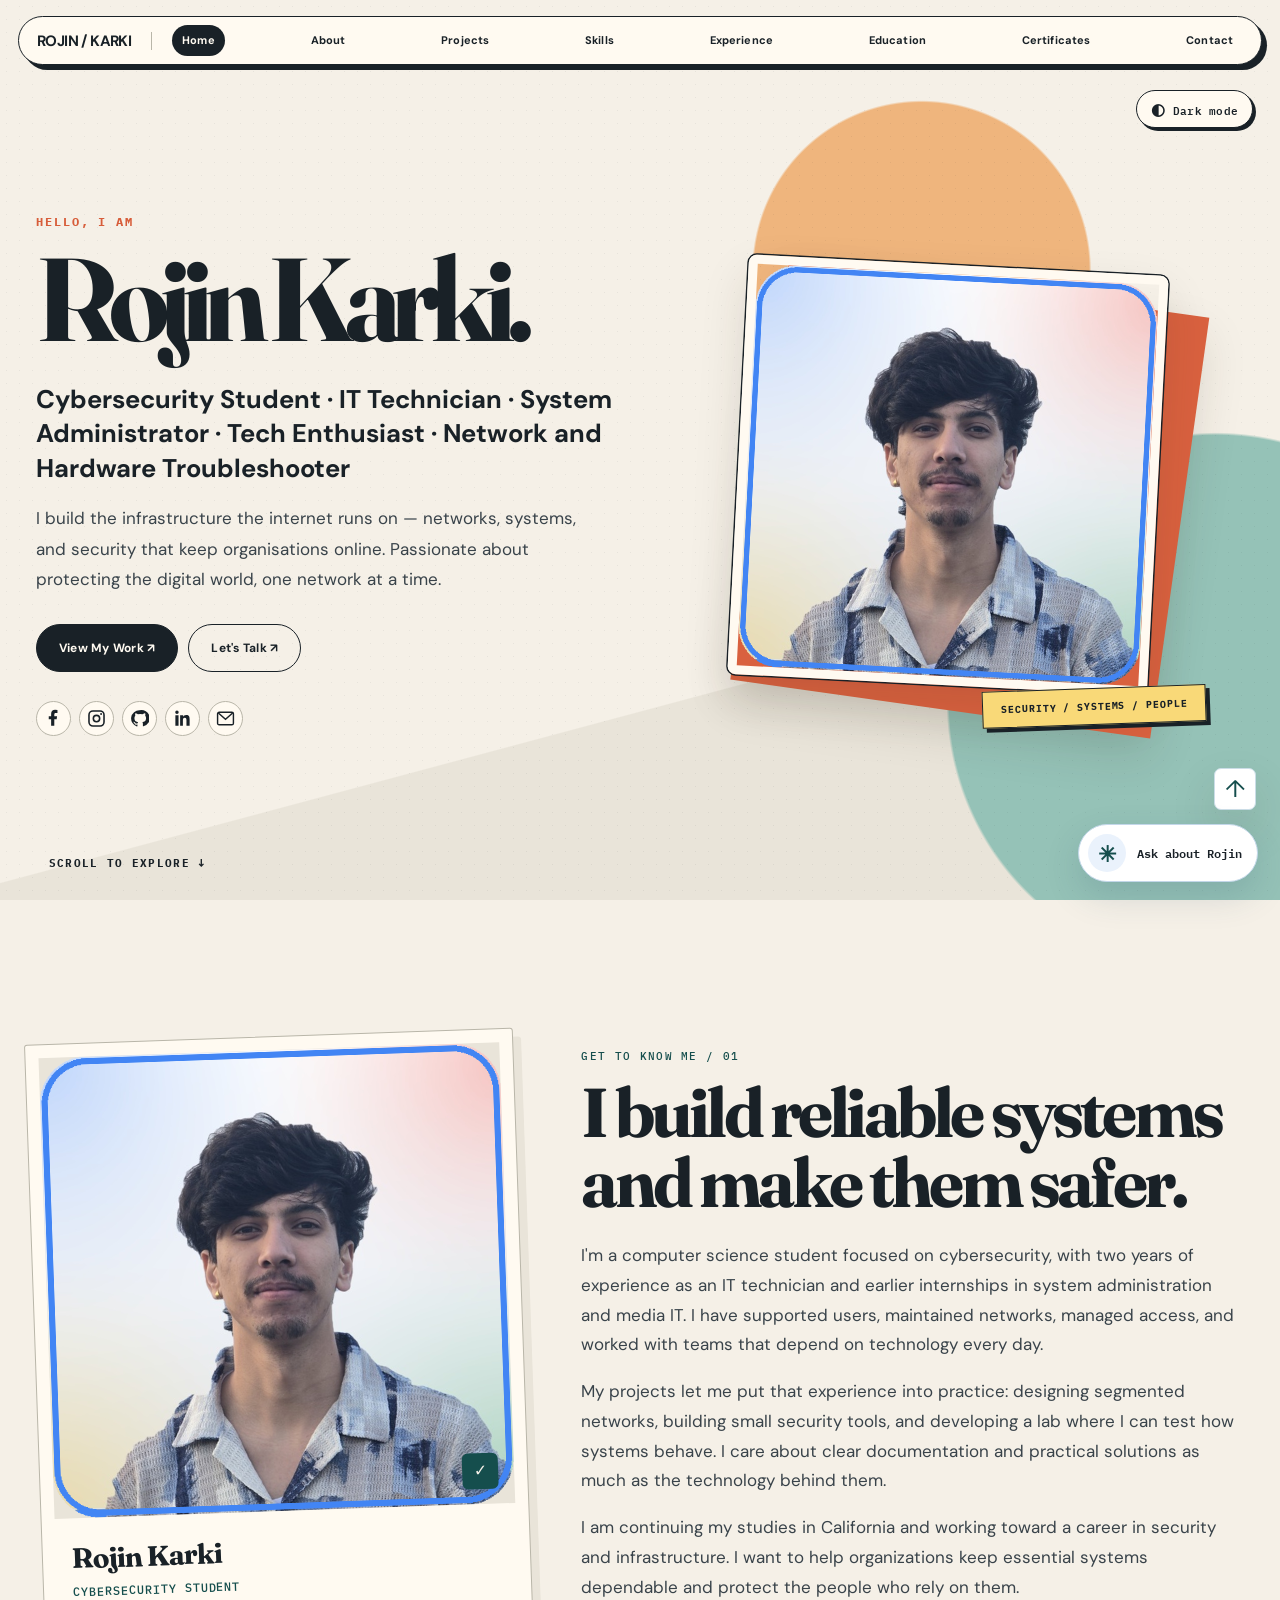
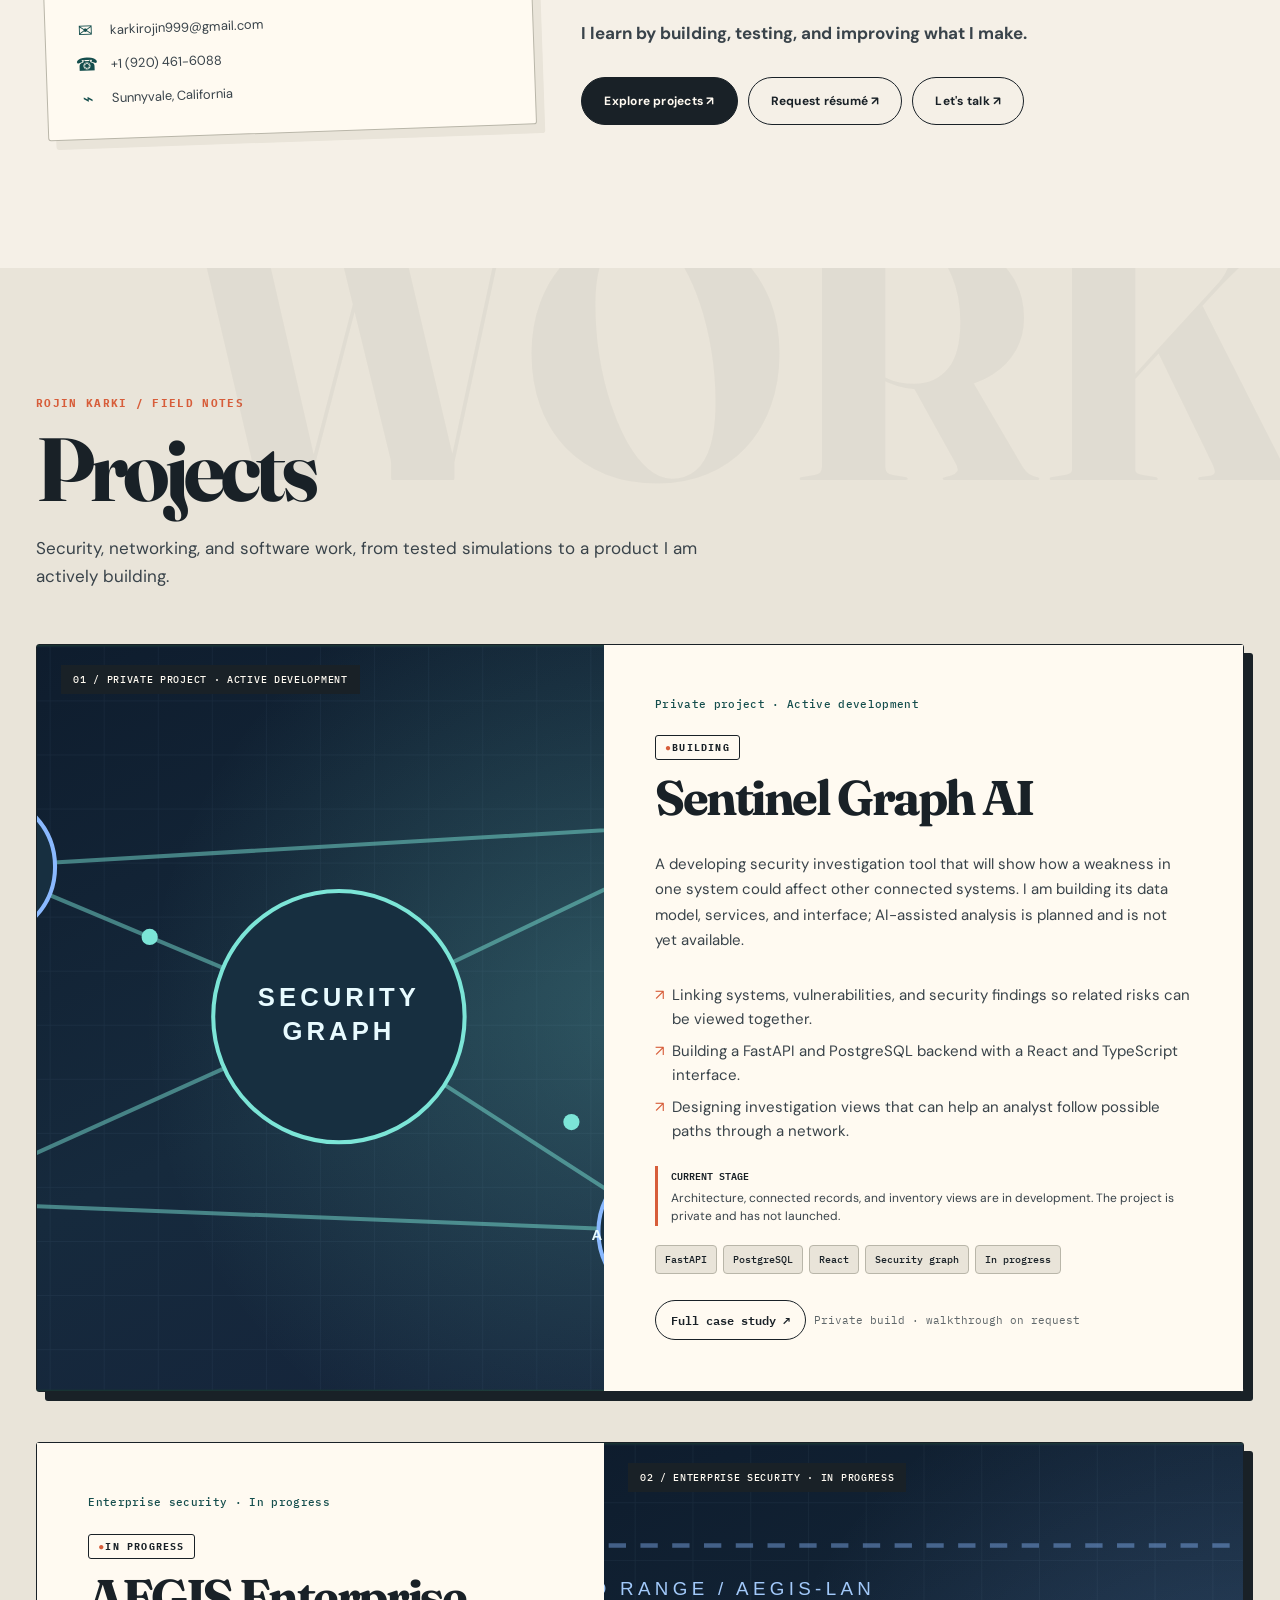
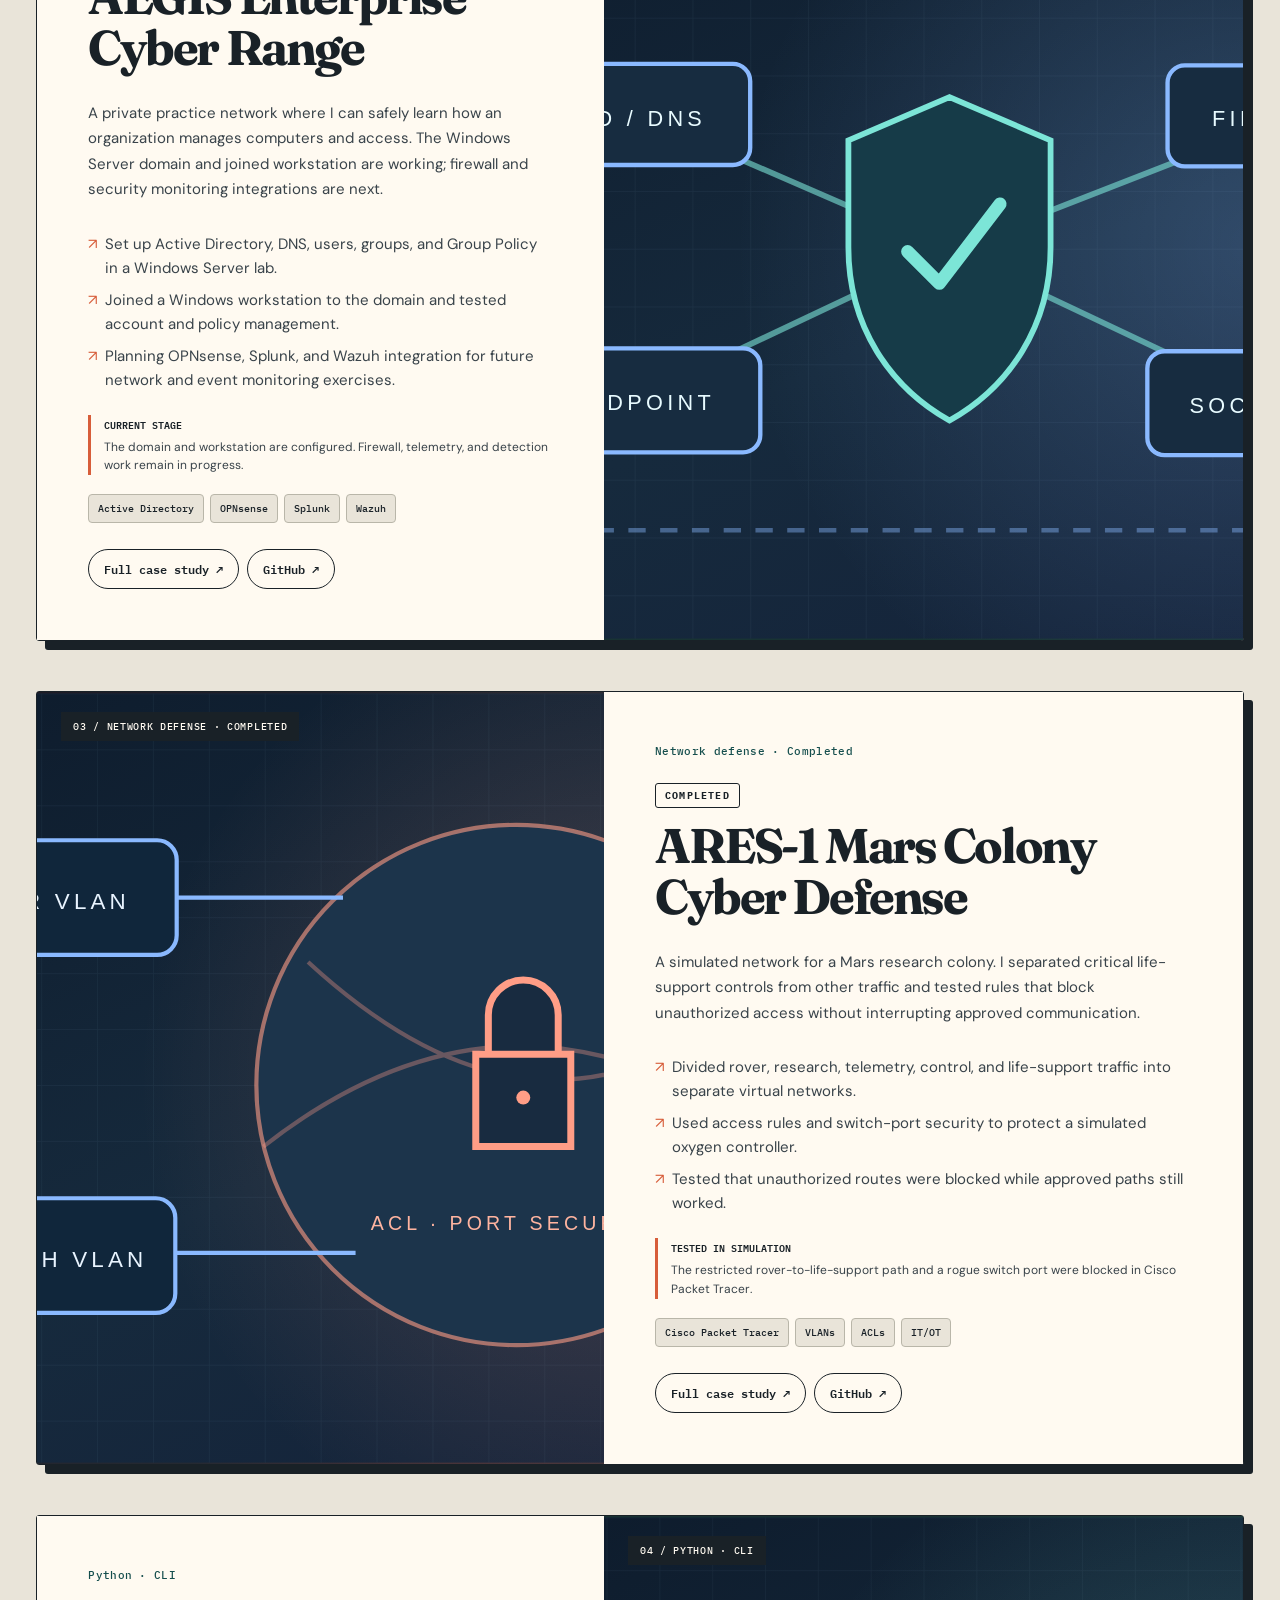
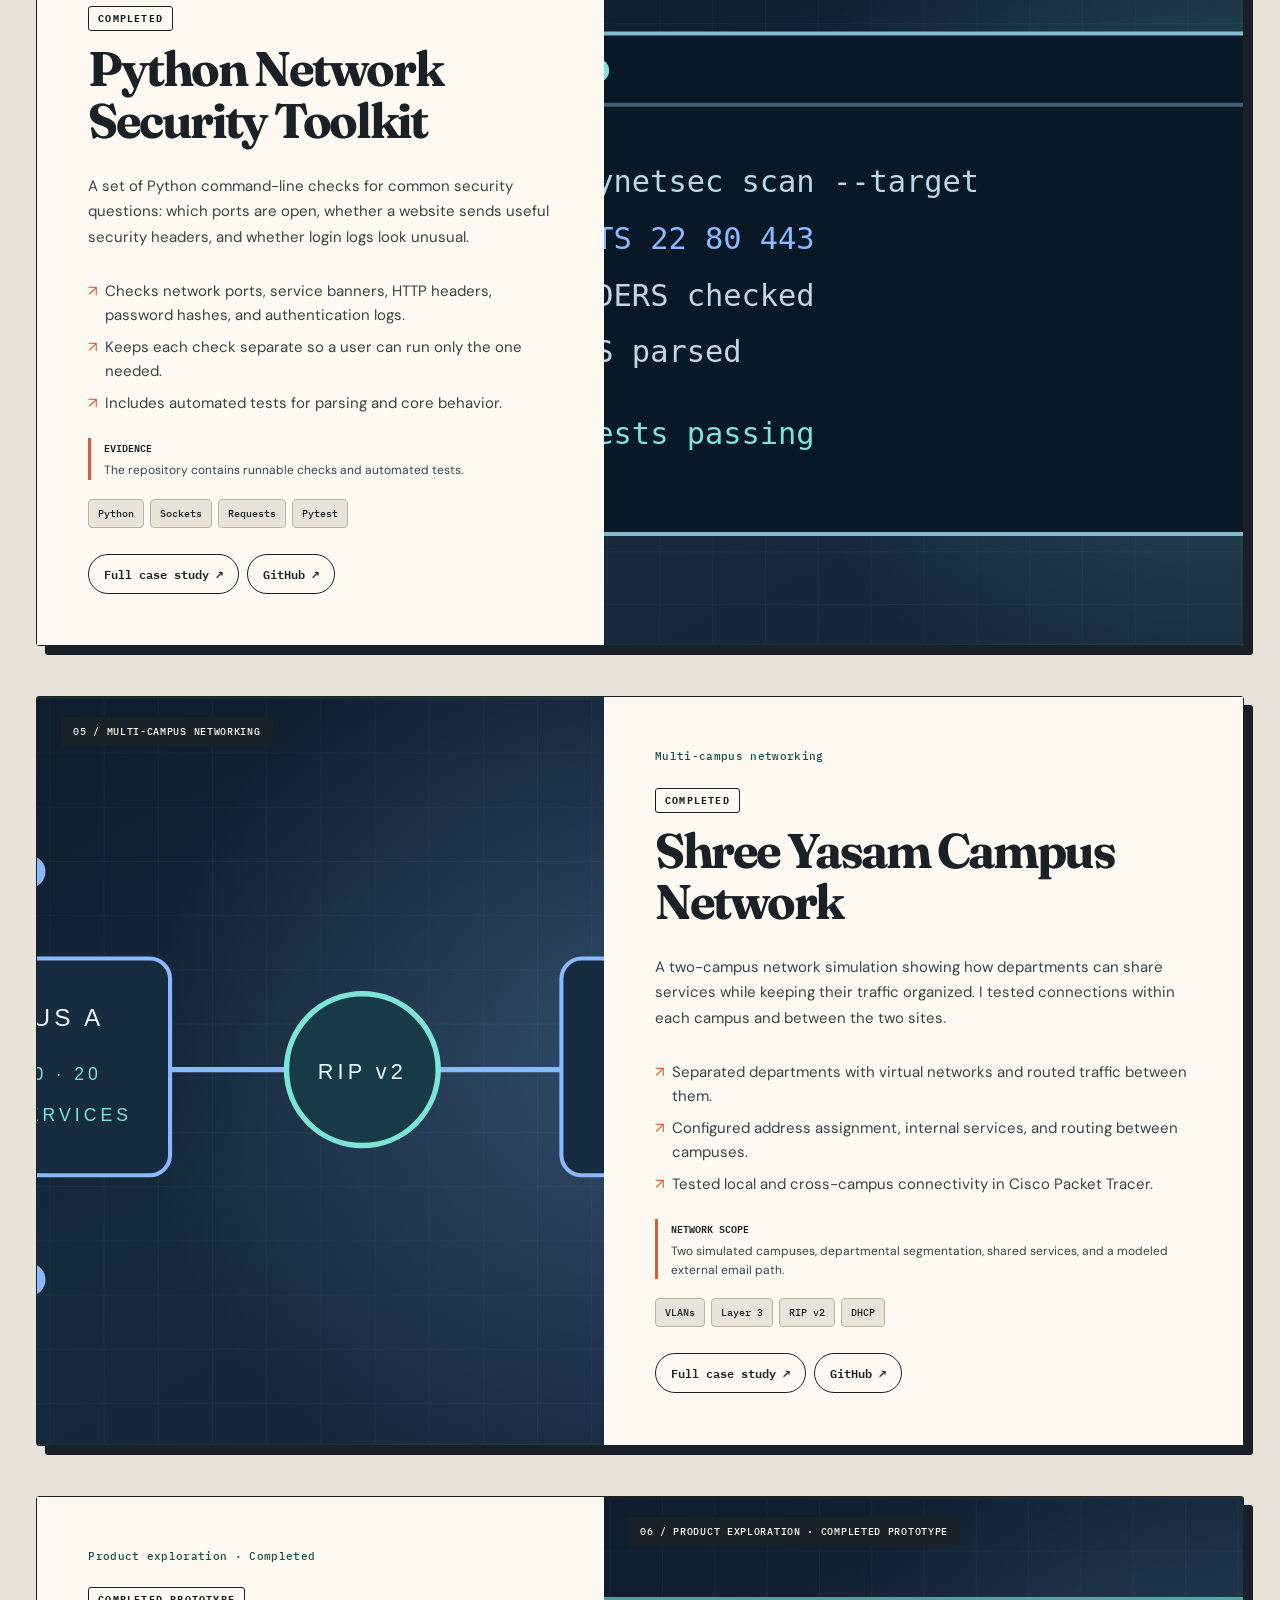
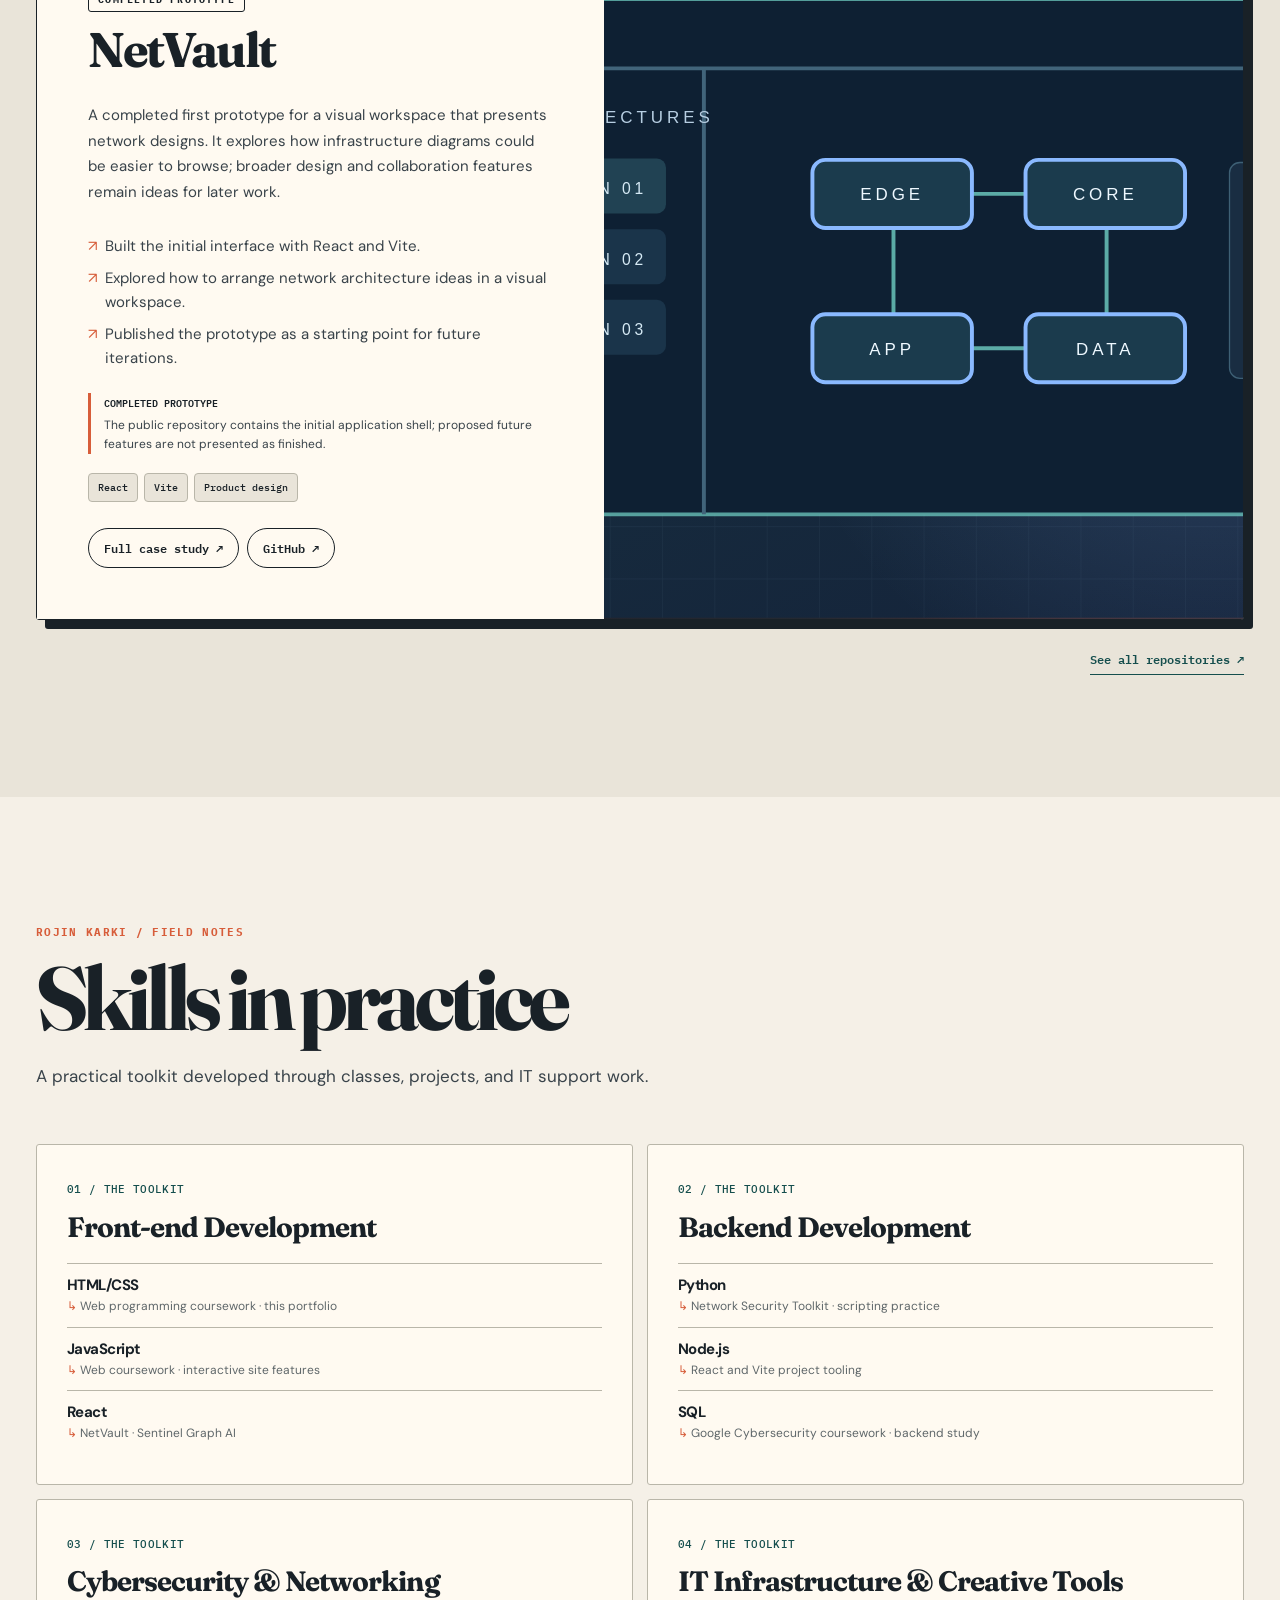
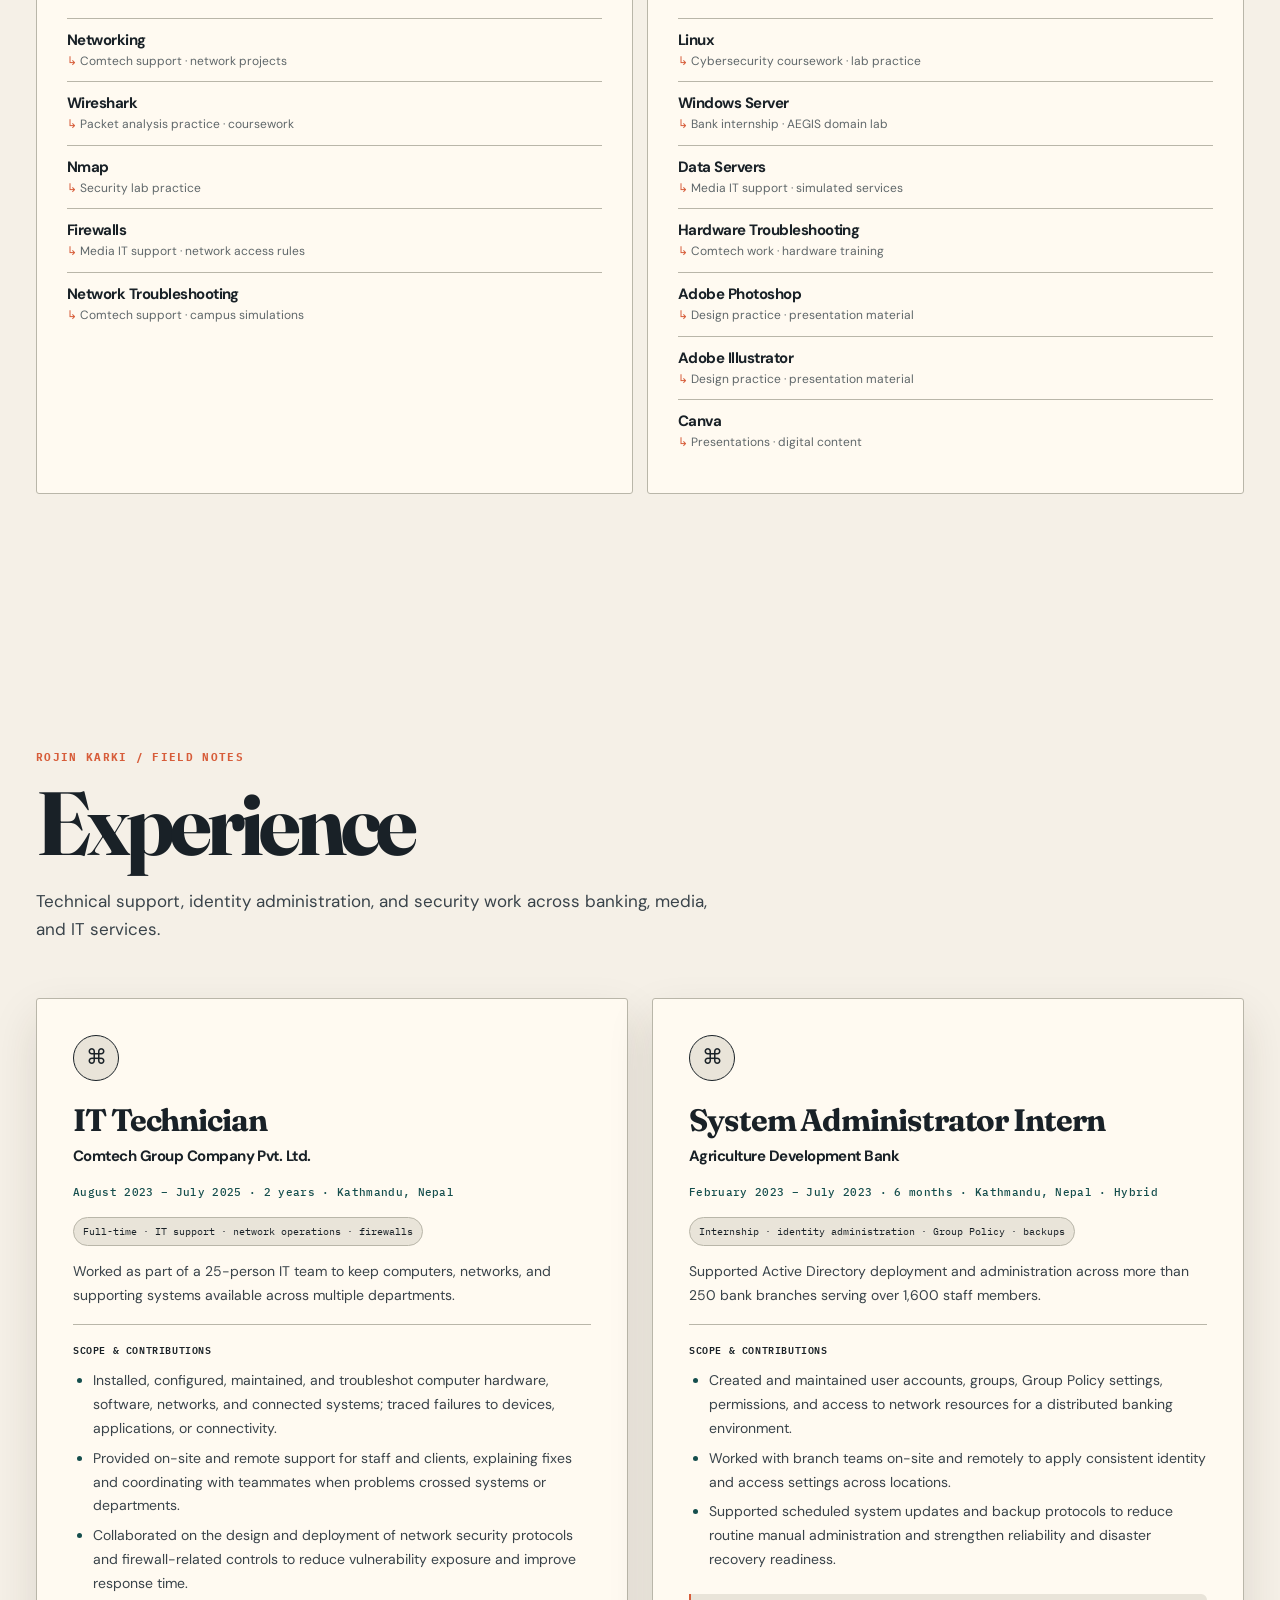
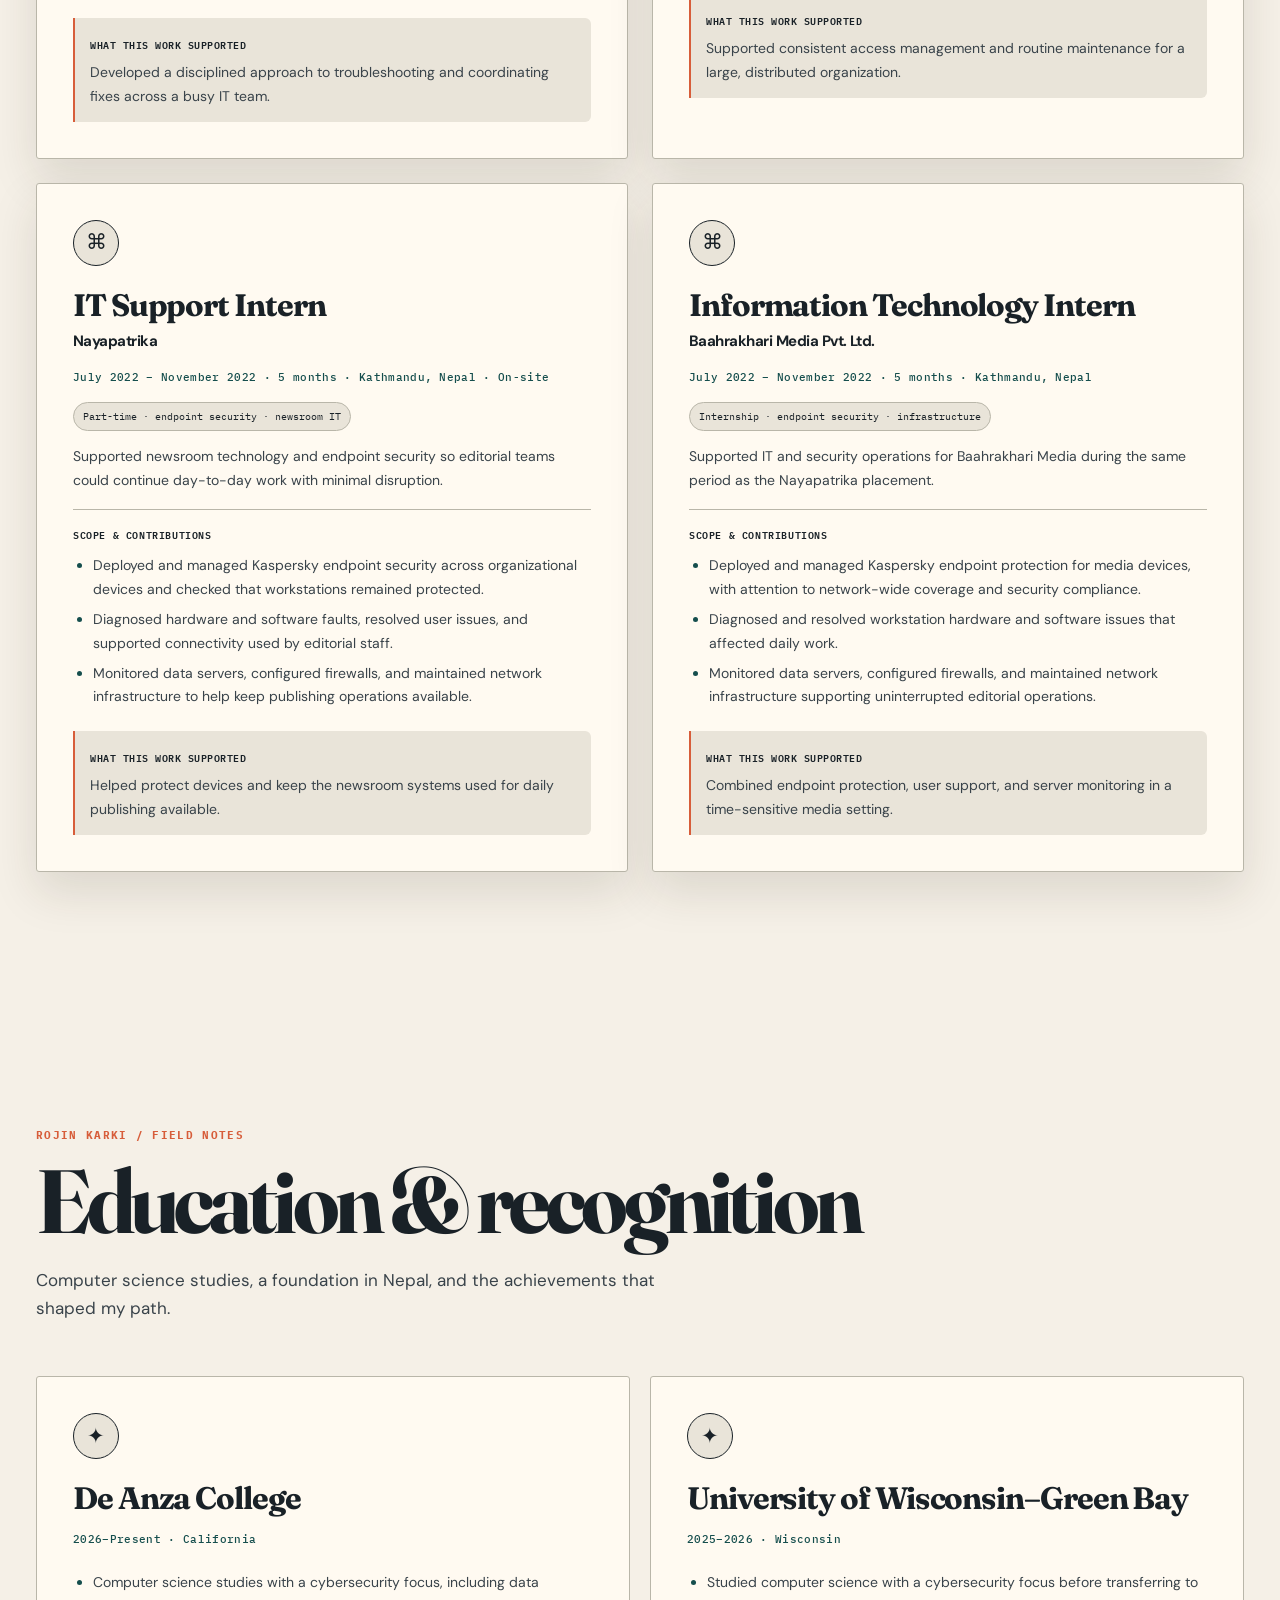
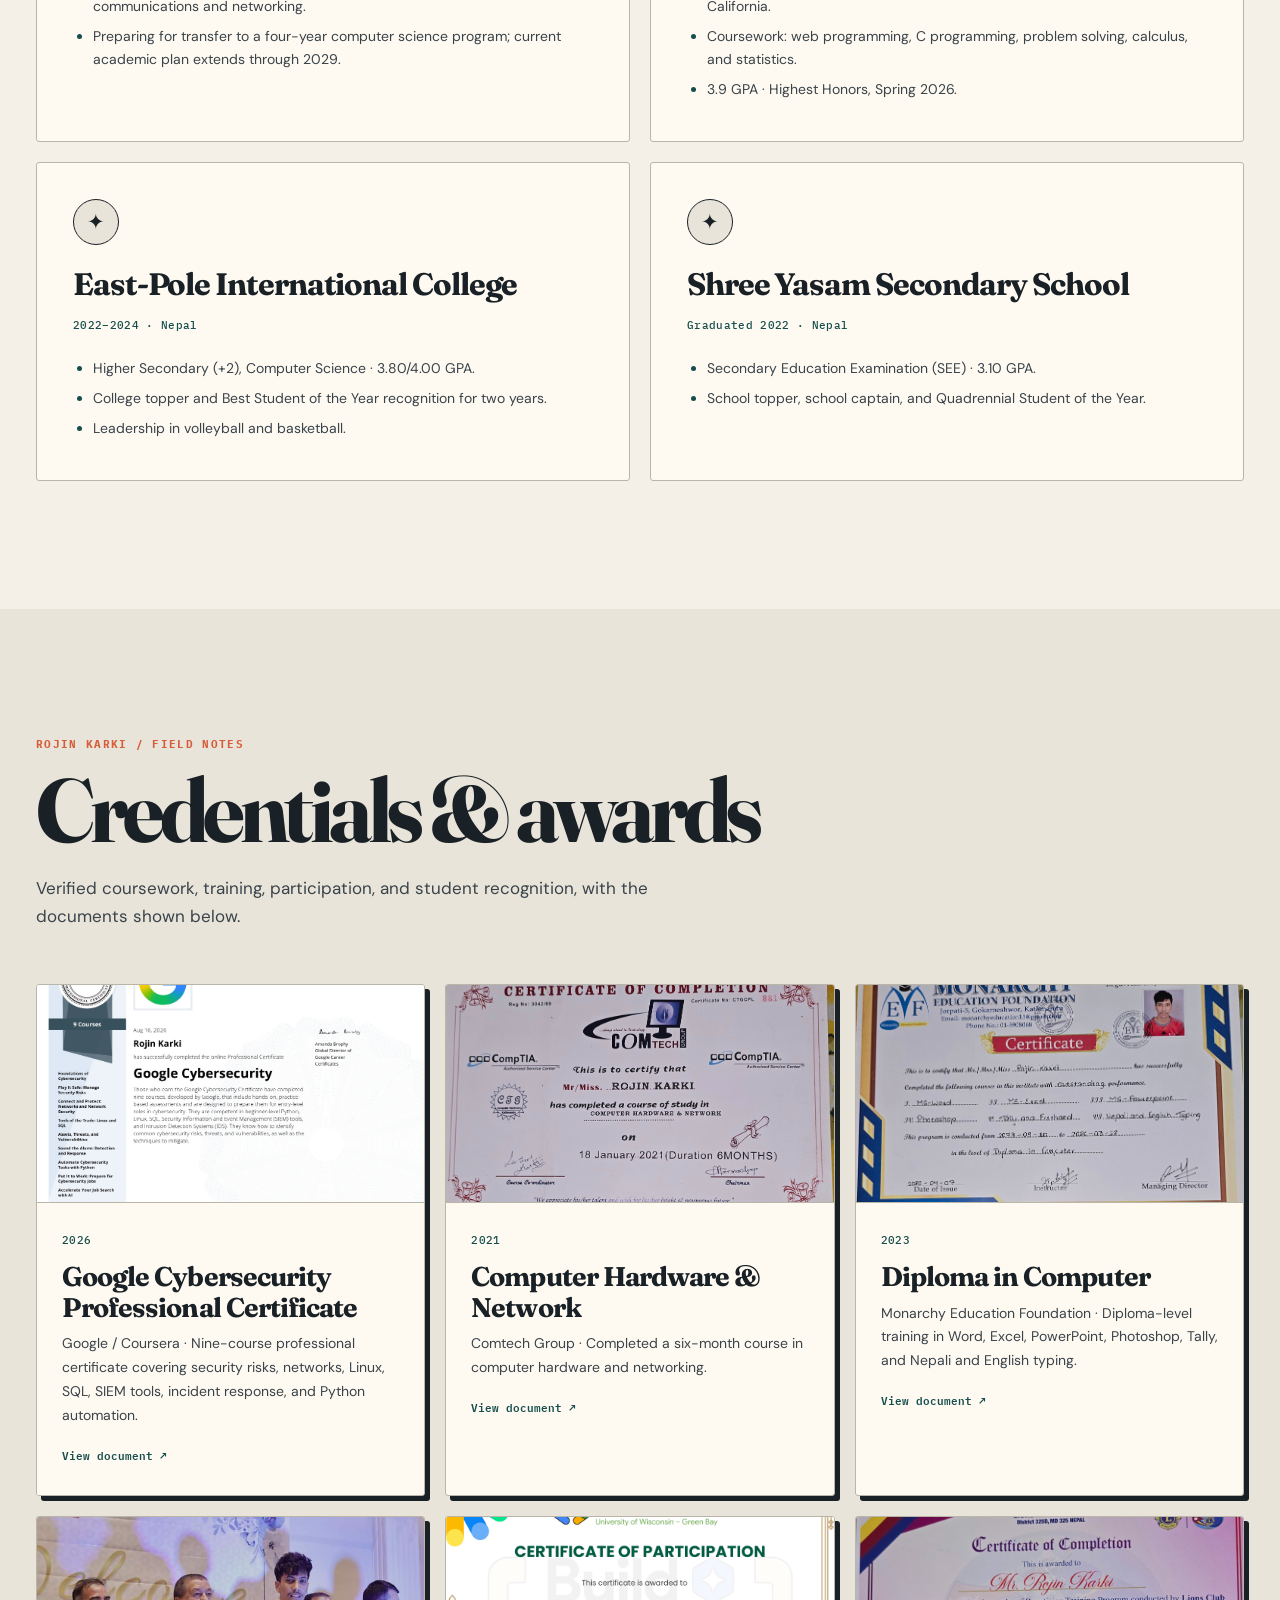
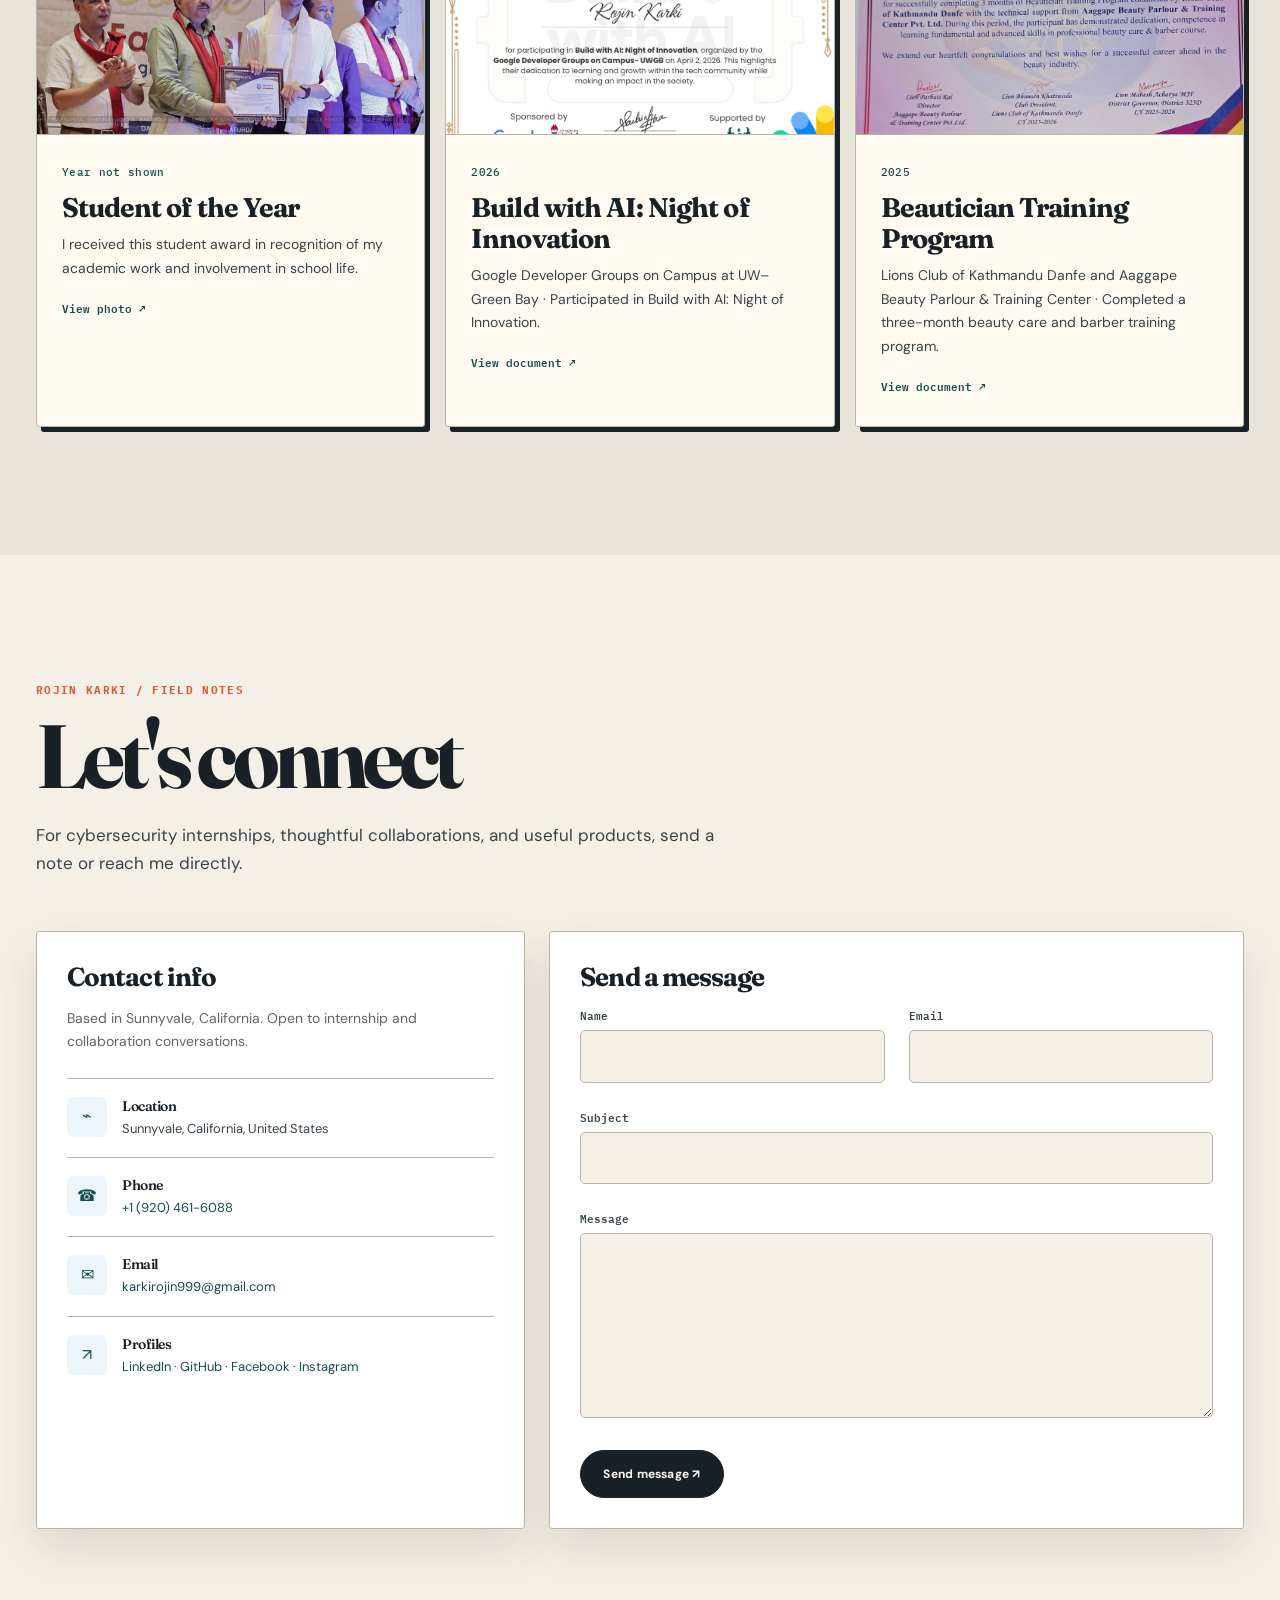
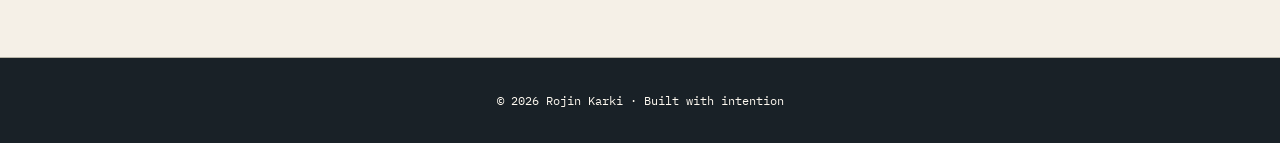
==== commit ab40baca: "Refresh project presentation and scrolling pages" ====
--- a/index.html
+++ b/index.html
@@ -1,11 +1,11 @@
 <!doctype html>
-<html lang="en" data-theme="dark"><head><meta charset="utf-8"><meta name="viewport" content="width=device-width,initial-scale=1"><meta name="theme-color" content="#0b1420"><meta name="description" content="Rojin Karki — cybersecurity, networking and software projects in Sunnyvale, California."><script src="assets/js/theme.js"></script><link rel="stylesheet" href="assets/css/main.css"><link rel="stylesheet" href="assets/css/dark-signature.css"><link rel="stylesheet" href="assets/css/light-theme.css"><title>Rojin Karki — Cybersecurity &amp; Software</title><link rel="icon" type="image/svg+xml" href="favicon.svg"><link rel="canonical" href="https://rojinkarki.com.np/"><meta property="og:title" content="Rojin Karki — Cybersecurity &amp; Software"><meta property="og:description" content="Rojin Karki — cybersecurity, networking and software projects in Sunnyvale, California."><meta property="og:type" content="website"><meta property="og:url" content="https://rojinkarki.com.np/"><meta property="og:image" content="https://rojinkarki.com.np/assets/img/profile/profile.png"><link rel="stylesheet" href="assets/css/editorial-scroll.css?v=20261004-3"></head><body class="index-page"><a class="skip-link" href="#content">Skip to content</a><button class="header-toggle" type="button" aria-label="Open navigation" aria-controls="navmenu" aria-expanded="false">☰</button><button id="theme-toggle" class="theme-toggle" type="button" aria-label="Switch to light mode"><span class="theme-icon" aria-hidden="true">☀</span><span class="theme-label" aria-hidden="true">Light mode</span></button><header id="header" class="header d-flex flex-column" aria-label="Site navigation"><div class="header-container d-flex flex-column align-items-start"><nav id="navmenu" class="navmenu" aria-label="Main navigation"><ul><li><a href="#hero"><span class="navicon" aria-hidden="true">⌂</span>Home</a></li><li><a href="#about"><span class="navicon" aria-hidden="true">◈</span>About</a></li><li><a href="#Project"><span class="navicon" aria-hidden="true">◇</span>Projects</a></li><li><a href="#Skills"><span class="navicon" aria-hidden="true">⌘</span>Skills</a></li><li><a href="#Experience"><span class="navicon" aria-hidden="true">▤</span>Experience</a></li><li><a href="#Education"><span class="navicon" aria-hidden="true">▥</span>Education</a></li><li><a href="#certifications"><span class="navicon" aria-hidden="true">✦</span>Certificates</a></li><li><a href="#contact"><span class="navicon" aria-hidden="true">↗</span>Contact</a></li></ul></nav><div class="social-links"><a href="https://www.facebook.com/row.jeen.karki/" target="_blank" rel="noopener noreferrer" aria-label="Facebook"><svg viewbox="0 0 24 24" width="19" height="19" fill="currentColor" aria-hidden="true" focusable="false"><path d="M13 21v-8h3l.5-4H13V7c0-1.2.4-2 2-2h2V1.4A26 26 0 0 0 14 1c-3 0-5 1.8-5 5.2V9H6v4h3v8z"></path></svg></a><a href="https://www.instagram.com/rojin_18_404/?hl=en" target="_blank" rel="noopener noreferrer" aria-label="Instagram"><svg viewbox="0 0 24 24" width="19" height="19" fill="currentColor" aria-hidden="true" focusable="false"><rect x="2.5" y="2.5" width="19" height="19" rx="5" fill="none" stroke="currentColor" stroke-width="2"></rect><circle cx="12" cy="12" r="4" fill="none" stroke="currentColor" stroke-width="2"></circle><circle cx="17.8" cy="6.4" r="1.2"></circle></svg></a><a href="https://github.com/Rojinkarki" target="_blank" rel="noopener noreferrer" aria-label="GitHub"><svg viewbox="0 0 24 24" width="19" height="19" fill="currentColor" aria-hidden="true" focusable="false"><path d="M12 1.5a10.5 10.5 0 0 0-3.3 20.5c.5.1.7-.2.7-.5v-1.8c-2.9.6-3.5-1.2-3.5-1.2-.5-1.3-1.2-1.6-1.2-1.6-1-.7.1-.7.1-.7 1.1.1 1.7 1.1 1.7 1.1.9 1.6 2.5 1.1 3.1.8.1-.7.4-1.2.7-1.5-2.3-.3-4.7-1.1-4.7-5.2 0-1.2.4-2.2 1.1-3-.1-.3-.5-1.4.1-3 0 0 1-.3 3.2 1.2a11 11 0 0 1 5.9 0c2.2-1.5 3.2-1.2 3.2-1.2.6 1.6.2 2.7.1 3 .7.8 1.1 1.8 1.1 3 0 4.1-2.4 4.9-4.7 5.2.4.3.7.9.7 1.9v2.9c0 .3.2.6.7.5A10.5 10.5 0 0 0 12 1.5z"></path></svg></a><a href="https://www.linkedin.com/in/rojinkarki/" target="_blank" rel="noopener noreferrer" aria-label="LinkedIn"><svg viewbox="0 0 24 24" width="19" height="19" fill="currentColor" aria-hidden="true" focusable="false"><path d="M3 8h4v13H3zM5 2a2.2 2.2 0 1 0 0 4.4A2.2 2.2 0 0 0 5 2zm4 6h3.8v1.8h.1c.5-1 1.8-2.1 3.7-2.1 4 0 4.4 2.6 4.4 6V21h-4v-6.4c0-1.5 0-3.4-2.1-3.4s-2.4 1.6-2.4 3.3V21H9z"></path></svg></a><a href="mailto:karkirojin999@gmail.com" aria-label="Email"><svg viewbox="0 0 24 24" width="19" height="19" fill="currentColor" aria-hidden="true" focusable="false"><rect x="2" y="4" width="20" height="16" rx="2" fill="none" stroke="currentColor" stroke-width="1.8"></rect><path d="m3 5 9 8 9-8" fill="none" stroke="currentColor" stroke-width="1.8"></path></svg></a></div></div></header><main class="main" id="content">
+<html lang="en" data-theme="dark"><head><meta charset="utf-8"><meta name="viewport" content="width=device-width,initial-scale=1"><meta name="theme-color" content="#0b1420"><meta name="description" content="Rojin Karki — cybersecurity, networking and software projects in Sunnyvale, California."><script src="assets/js/theme.js?v=20261004-1"></script><link rel="stylesheet" href="assets/css/main.css"><link rel="stylesheet" href="assets/css/dark-signature.css"><link rel="stylesheet" href="assets/css/light-theme.css"><title>Rojin Karki — Cybersecurity &amp; Software</title><link rel="icon" type="image/svg+xml" href="favicon.svg"><link rel="canonical" href="https://rojinkarki.com.np/"><meta property="og:title" content="Rojin Karki — Cybersecurity &amp; Software"><meta property="og:description" content="Rojin Karki — cybersecurity, networking and software projects in Sunnyvale, California."><meta property="og:type" content="website"><meta property="og:url" content="https://rojinkarki.com.np/"><meta property="og:image" content="https://rojinkarki.com.np/assets/img/profile/profile.png"><link rel="stylesheet" href="assets/css/editorial-scroll.css?v=20261004-4"></head><body class="index-page"><div class="scroll-progress" aria-hidden="true"><span></span></div><a class="skip-link" href="#content">Skip to content</a><button class="header-toggle" type="button" aria-label="Open navigation" aria-controls="navmenu" aria-expanded="false">☰</button><button id="theme-toggle" class="theme-toggle" type="button" aria-label="Switch to light mode"><span class="theme-icon" aria-hidden="true">☀</span><span class="theme-label" aria-hidden="true">Light mode</span></button><header id="header" class="header d-flex flex-column" aria-label="Site navigation"><div class="header-container d-flex flex-column align-items-start"><nav id="navmenu" class="navmenu" aria-label="Main navigation"><ul><li><a href="#hero"><span class="navicon" aria-hidden="true">⌂</span>Home</a></li><li><a href="#about"><span class="navicon" aria-hidden="true">◈</span>About</a></li><li><a href="#Project"><span class="navicon" aria-hidden="true">◇</span>Projects</a></li><li><a href="#Skills"><span class="navicon" aria-hidden="true">⌘</span>Skills</a></li><li><a href="#Experience"><span class="navicon" aria-hidden="true">▤</span>Experience</a></li><li><a href="#Education"><span class="navicon" aria-hidden="true">▥</span>Education</a></li><li><a href="#certifications"><span class="navicon" aria-hidden="true">✦</span>Certificates</a></li><li><a href="#contact"><span class="navicon" aria-hidden="true">↗</span>Contact</a></li></ul></nav><div class="social-links"><a href="https://www.facebook.com/row.jeen.karki/" target="_blank" rel="noopener noreferrer" aria-label="Facebook"><svg viewbox="0 0 24 24" width="19" height="19" fill="currentColor" aria-hidden="true" focusable="false"><path d="M13 21v-8h3l.5-4H13V7c0-1.2.4-2 2-2h2V1.4A26 26 0 0 0 14 1c-3 0-5 1.8-5 5.2V9H6v4h3v8z"></path></svg></a><a href="https://www.instagram.com/rojin_18_404/?hl=en" target="_blank" rel="noopener noreferrer" aria-label="Instagram"><svg viewbox="0 0 24 24" width="19" height="19" fill="currentColor" aria-hidden="true" focusable="false"><rect x="2.5" y="2.5" width="19" height="19" rx="5" fill="none" stroke="currentColor" stroke-width="2"></rect><circle cx="12" cy="12" r="4" fill="none" stroke="currentColor" stroke-width="2"></circle><circle cx="17.8" cy="6.4" r="1.2"></circle></svg></a><a href="https://github.com/Rojinkarki" target="_blank" rel="noopener noreferrer" aria-label="GitHub"><svg viewbox="0 0 24 24" width="19" height="19" fill="currentColor" aria-hidden="true" focusable="false"><path d="M12 1.5a10.5 10.5 0 0 0-3.3 20.5c.5.1.7-.2.7-.5v-1.8c-2.9.6-3.5-1.2-3.5-1.2-.5-1.3-1.2-1.6-1.2-1.6-1-.7.1-.7.1-.7 1.1.1 1.7 1.1 1.7 1.1.9 1.6 2.5 1.1 3.1.8.1-.7.4-1.2.7-1.5-2.3-.3-4.7-1.1-4.7-5.2 0-1.2.4-2.2 1.1-3-.1-.3-.5-1.4.1-3 0 0 1-.3 3.2 1.2a11 11 0 0 1 5.9 0c2.2-1.5 3.2-1.2 3.2-1.2.6 1.6.2 2.7.1 3 .7.8 1.1 1.8 1.1 3 0 4.1-2.4 4.9-4.7 5.2.4.3.7.9.7 1.9v2.9c0 .3.2.6.7.5A10.5 10.5 0 0 0 12 1.5z"></path></svg></a><a href="https://www.linkedin.com/in/rojinkarki/" target="_blank" rel="noopener noreferrer" aria-label="LinkedIn"><svg viewbox="0 0 24 24" width="19" height="19" fill="currentColor" aria-hidden="true" focusable="false"><path d="M3 8h4v13H3zM5 2a2.2 2.2 0 1 0 0 4.4A2.2 2.2 0 0 0 5 2zm4 6h3.8v1.8h.1c.5-1 1.8-2.1 3.7-2.1 4 0 4.4 2.6 4.4 6V21h-4v-6.4c0-1.5 0-3.4-2.1-3.4s-2.4 1.6-2.4 3.3V21H9z"></path></svg></a><a href="mailto:karkirojin999@gmail.com" aria-label="Email"><svg viewbox="0 0 24 24" width="19" height="19" fill="currentColor" aria-hidden="true" focusable="false"><rect x="2" y="4" width="20" height="16" rx="2" fill="none" stroke="currentColor" stroke-width="1.8"></rect><path d="m3 5 9 8 9-8" fill="none" stroke="currentColor" stroke-width="1.8"></path></svg></a></div></div></header><main class="main" id="content">
 <section id="hero" class="hero section"><div class="background-elements" aria-hidden="true"><div class="bg-circle circle-1"></div><div class="bg-circle circle-2"></div></div><div class="hero-content"><div class="container"><div class="row align-items-center"><div class="col-lg-6"><div class="hero-text"><h1>Rojin Karki.</h1><p class="lead">Cybersecurity Student · IT Technician · System Administrator · Tech Enthusiast · Network and Hardware Troubleshooter</p><p class="description">I build the infrastructure the internet runs on — networks, systems, and security that keep organisations online. Passionate about protecting the digital world, one network at a time.</p><div class="hero-actions"><a class="btn btn-primary" href="#Project">View My Work ↗</a><a class="btn btn-outline" href="#contact">Let's Talk ↗</a></div><div class="social-links"><a href="https://www.facebook.com/row.jeen.karki/" target="_blank" rel="noopener noreferrer" aria-label="Facebook"><svg viewbox="0 0 24 24" width="19" height="19" fill="currentColor" aria-hidden="true" focusable="false"><path d="M13 21v-8h3l.5-4H13V7c0-1.2.4-2 2-2h2V1.4A26 26 0 0 0 14 1c-3 0-5 1.8-5 5.2V9H6v4h3v8z"></path></svg></a><a href="https://www.instagram.com/rojin_18_404/?hl=en" target="_blank" rel="noopener noreferrer" aria-label="Instagram"><svg viewbox="0 0 24 24" width="19" height="19" fill="currentColor" aria-hidden="true" focusable="false"><rect x="2.5" y="2.5" width="19" height="19" rx="5" fill="none" stroke="currentColor" stroke-width="2"></rect><circle cx="12" cy="12" r="4" fill="none" stroke="currentColor" stroke-width="2"></circle><circle cx="17.8" cy="6.4" r="1.2"></circle></svg></a><a href="https://github.com/Rojinkarki" target="_blank" rel="noopener noreferrer" aria-label="GitHub"><svg viewbox="0 0 24 24" width="19" height="19" fill="currentColor" aria-hidden="true" focusable="false"><path d="M12 1.5a10.5 10.5 0 0 0-3.3 20.5c.5.1.7-.2.7-.5v-1.8c-2.9.6-3.5-1.2-3.5-1.2-.5-1.3-1.2-1.6-1.2-1.6-1-.7.1-.7.1-.7 1.1.1 1.7 1.1 1.7 1.1.9 1.6 2.5 1.1 3.1.8.1-.7.4-1.2.7-1.5-2.3-.3-4.7-1.1-4.7-5.2 0-1.2.4-2.2 1.1-3-.1-.3-.5-1.4.1-3 0 0 1-.3 3.2 1.2a11 11 0 0 1 5.9 0c2.2-1.5 3.2-1.2 3.2-1.2.6 1.6.2 2.7.1 3 .7.8 1.1 1.8 1.1 3 0 4.1-2.4 4.9-4.7 5.2.4.3.7.9.7 1.9v2.9c0 .3.2.6.7.5A10.5 10.5 0 0 0 12 1.5z"></path></svg></a><a href="https://www.linkedin.com/in/rojinkarki/" target="_blank" rel="noopener noreferrer" aria-label="LinkedIn"><svg viewbox="0 0 24 24" width="19" height="19" fill="currentColor" aria-hidden="true" focusable="false"><path d="M3 8h4v13H3zM5 2a2.2 2.2 0 1 0 0 4.4A2.2 2.2 0 0 0 5 2zm4 6h3.8v1.8h.1c.5-1 1.8-2.1 3.7-2.1 4 0 4.4 2.6 4.4 6V21h-4v-6.4c0-1.5 0-3.4-2.1-3.4s-2.4 1.6-2.4 3.3V21H9z"></path></svg></a><a href="mailto:karkirojin999@gmail.com" aria-label="Email"><svg viewbox="0 0 24 24" width="19" height="19" fill="currentColor" aria-hidden="true" focusable="false"><rect x="2" y="4" width="20" height="16" rx="2" fill="none" stroke="currentColor" stroke-width="1.8"></rect><path d="m3 5 9 8 9-8" fill="none" stroke="currentColor" stroke-width="1.8"></path></svg></a></div></div></div><div class="col-lg-6"><div class="hero-visual"><div class="profile-container"><div class="profile-background"></div><img class="profile-image" src="assets/img/profile/profile.png" alt="Portrait of Rojin Karki"></div></div></div></div></div></div></section>
 <section id="about" class="about section"><div class="container"><div class="row align-items-center"><div class="col-lg-5"><div class="profile-card"><div class="profile-header"><div class="profile-image"><img src="assets/img/profile/profile.png" alt="Portrait of Rojin Karki" loading="lazy"></div><div class="profile-badge" aria-hidden="true">✓</div></div><div class="profile-content"><h3>Rojin Karki</h3><p class="profession">Cybersecurity Student</p><div class="contact-links"><a class="contact-item" href="mailto:karkirojin999@gmail.com"><span aria-hidden="true">✉</span>karkirojin999@gmail.com</a><a class="contact-item" href="tel:+19204616088"><span aria-hidden="true">☎</span>+1 (920) 461-6088</a><span class="contact-item"><span aria-hidden="true">⌁</span>Sunnyvale, California</span></div></div></div></div><div class="col-lg-7"><div class="about-content"><div class="section-header"><span class="badge-text">Get to know me / 01</span><h3>I build reliable systems and make them safer.</h3></div><div class="description"><p>I'm a computer science student focused on cybersecurity, with two years of experience as an IT technician and earlier internships in system administration and media IT. I have supported users, maintained networks, managed access, and worked with teams that depend on technology every day.</p><p>My projects let me put that experience into practice: designing segmented networks, building small security tools, and developing a lab where I can test how systems behave. I care about clear documentation and practical solutions as much as the technology behind them.</p><p>I am continuing my studies in California and working toward a career in security and infrastructure. I want to help organizations keep essential systems dependable and protect the people who rely on them.</p><p>I learn by building, testing, and improving what I make.</p></div><div class="cta-section"><a class="btn btn-primary" href="#Project">Explore projects ↗</a><a class="btn btn-outline" href="mailto:karkirojin999@gmail.com?subject=Resume%20request">Request résumé ↗</a><a class="btn btn-outline" href="#contact">Let's talk ↗</a></div></div></div></div></div></section>
-<section id="Project" class="projects section"><div class="container section-title"><h2>Projects</h2><p>Security, networking, and software work, from tested simulations to a product I am actively building.</p></div><div class="container"><div class="project-grid"><article class="project-card featured-project" id="project-sentinel-graph-ai"><div class="project-visual"><img class="project-art" src="assets/img/projects/sentinel-graph.svg" alt="" loading="lazy"><span>01 / Private project · Active development</span></div><div class="project-content"><div class="education-date">Private project · Active development</div><span class="project-status is-building">BUILDING</span><h3>Sentinel Graph AI</h3><p>A developing security investigation tool that will show how a weakness in one system could affect other connected systems. I am building its data model, services, and interface; AI-assisted analysis is planned and is not yet available.</p><ul class="project-highlights"><li>Linking systems, vulnerabilities, and security findings so related risks can be viewed together.</li><li>Building a FastAPI and PostgreSQL backend with a React and TypeScript interface.</li><li>Designing investigation views that can help an analyst follow possible paths through a network.</li></ul><div class="project-proof"><b>Current stage</b> Architecture, connected records, and inventory views are in development. The project is private and has not launched.</div><div class="project-tech"><span>FastAPI</span><span>PostgreSQL</span><span>React</span><span>Security graph</span><span>In progress</span></div><div class="project-buttons"><a class="btn-project" href="portfolio-details.html#sentinel-graph-ai">Full case study ↗</a><span class="private-status">Private build · walkthrough on request</span></div></div></article><article class="project-card" id="project-aegis"><div class="project-visual"><img class="project-art" src="assets/img/projects/aegis-cyber-range.svg" alt="" loading="lazy"><span>02 / Enterprise security · In progress</span></div><div class="project-content"><div class="education-date">Enterprise security · In progress</div><span class="project-status is-building">IN PROGRESS</span><h3>AEGIS Enterprise Cyber Range</h3><p>A private practice network where I can safely learn how an organization manages computers and access. The Windows Server domain and joined workstation are working; firewall and security monitoring integrations are next.</p><ul class="project-highlights"><li>Set up Active Directory, DNS, users, groups, and Group Policy in a Windows Server lab.</li><li>Joined a Windows workstation to the domain and tested account and policy management.</li><li>Planning OPNsense, Splunk, and Wazuh integration for future network and event monitoring exercises.</li></ul><div class="project-proof"><b>Current stage</b> The domain and workstation are configured. Firewall, telemetry, and detection work remain in progress.</div><div class="project-tech"><span>Active Directory</span><span>OPNsense</span><span>Splunk</span><span>Wazuh</span></div><div class="project-buttons"><a class="btn-project" href="portfolio-details.html#aegis">Full case study ↗</a><a href="https://github.com/Rojinkarki/AEGIS-Enterprise-Cybersecurity-Home-Lab" target="_blank" rel="noopener noreferrer" class="btn-project secondary-link">GitHub ↗</a></div></div></article><article class="project-card" id="project-ares-1"><div class="project-visual"><img class="project-art" src="assets/img/projects/ares-defense.svg" alt="" loading="lazy"><span>03 / Network defense · Completed</span></div><div class="project-content"><div class="education-date">Network defense · Completed</div><span class="project-status is-complete">COMPLETED</span><h3>ARES-1 Mars Colony Cyber Defense</h3><p>A simulated network for a Mars research colony. I separated critical life-support controls from other traffic and tested rules that block unauthorized access without interrupting approved communication.</p><ul class="project-highlights"><li>Divided rover, research, telemetry, control, and life-support traffic into separate virtual networks.</li><li>Used access rules and switch-port security to protect a simulated oxygen controller.</li><li>Tested that unauthorized routes were blocked while approved paths still worked.</li></ul><div class="project-proof"><b>Tested in simulation</b> The restricted rover-to-life-support path and a rogue switch port were blocked in Cisco Packet Tracer.</div><div class="project-tech"><span>Cisco Packet Tracer</span><span>VLANs</span><span>ACLs</span><span>IT/OT</span></div><div class="project-buttons"><a class="btn-project" href="portfolio-details.html#ares-1">Full case study ↗</a><a href="https://github.com/Rojinkarki/ares-1-mars-colony-cyber-defense" target="_blank" rel="noopener noreferrer" class="btn-project secondary-link">GitHub ↗</a></div></div></article><article class="project-card" id="project-py-netsec"><div class="project-visual"><img class="project-art" src="assets/img/projects/python-toolkit.svg" alt="" loading="lazy"><span>04 / Python · CLI</span></div><div class="project-content"><div class="education-date">Python · CLI</div><span class="project-status is-complete">COMPLETED</span><h3>Python Network Security Toolkit</h3><p>A set of Python command-line checks for common security questions: which ports are open, whether a website sends useful security headers, and whether login logs look unusual.</p><ul class="project-highlights"><li>Checks network ports, service banners, HTTP headers, password hashes, and authentication logs.</li><li>Keeps each check separate so a user can run only the one needed.</li><li>Includes automated tests for parsing and core behavior.</li></ul><div class="project-proof"><b>Evidence</b> The repository contains runnable checks and automated tests.</div><div class="project-tech"><span>Python</span><span>Sockets</span><span>Requests</span><span>Pytest</span></div><div class="project-buttons"><a class="btn-project" href="portfolio-details.html#py-netsec">Full case study ↗</a><a href="https://github.com/Rojinkarki/py-netsec-toolkit" target="_blank" rel="noopener noreferrer" class="btn-project secondary-link">GitHub ↗</a></div></div></article><article class="project-card" id="project-campus"><div class="project-visual"><img class="project-art" src="assets/img/projects/campus-network.svg" alt="" loading="lazy"><span>05 / Multi-campus networking</span></div><div class="project-content"><div class="education-date">Multi-campus networking</div><span class="project-status is-complete">COMPLETED</span><h3>Shree Yasam Campus Network</h3><p>A two-campus network simulation showing how departments can share services while keeping their traffic organized. I tested connections within each campus and between the two sites.</p><ul class="project-highlights"><li>Separated departments with virtual networks and routed traffic between them.</li><li>Configured address assignment, internal services, and routing between campuses.</li><li>Tested local and cross-campus connectivity in Cisco Packet Tracer.</li></ul><div class="project-proof"><b>Network scope</b> Two simulated campuses, departmental segmentation, shared services, and a modeled external email path.</div><div class="project-tech"><span>VLANs</span><span>Layer 3</span><span>RIP v2</span><span>DHCP</span></div><div class="project-buttons"><a class="btn-project" href="portfolio-details.html#campus">Full case study ↗</a><a href="https://github.com/Rojinkarki/shree-yasam-campus-network-design" target="_blank" rel="noopener noreferrer" class="btn-project secondary-link">GitHub ↗</a></div></div></article><article class="project-card" id="project-netvault"><div class="project-visual"><img class="project-art" src="assets/img/projects/netvault.svg" alt="" loading="lazy"><span>06 / Product exploration · Completed prototype</span></div><div class="project-content"><div class="education-date">Product exploration · Completed</div><span class="project-status is-complete">COMPLETED PROTOTYPE</span><h3>NetVault</h3><p>A completed first prototype for a visual workspace that presents network designs. It explores how infrastructure diagrams could be easier to browse; broader design and collaboration features remain ideas for later work.</p><ul class="project-highlights"><li>Built the initial interface with React and Vite.</li><li>Explored how to arrange network architecture ideas in a visual workspace.</li><li>Published the prototype as a starting point for future iterations.</li></ul><div class="project-proof"><b>Completed prototype</b> The public repository contains the initial application shell; proposed future features are not presented as finished.</div><div class="project-tech"><span>React</span><span>Vite</span><span>Product design</span></div><div class="project-buttons"><a class="btn-project" href="portfolio-details.html#netvault">Full case study ↗</a><a href="https://github.com/Rojinkarki/NetVault" target="_blank" rel="noopener noreferrer" class="btn-project secondary-link">GitHub ↗</a></div></div></article></div><p class="more-projects"><a href="https://github.com/Rojinkarki?tab=repositories" target="_blank" rel="noopener noreferrer">See all repositories ↗</a></p></div></section>
+<section id="Project" class="projects section"><div class="container section-title"><h2>Projects</h2><p>Security, networking, and software work, from tested simulations to a product I am actively building.</p></div><div class="container"><div class="project-grid"><article class="project-card featured-project" id="project-sentinel-graph-ai"><div class="project-visual"><img class="project-art" src="assets/img/projects/sentinel-graph.svg" alt="" loading="lazy"><span>01 / Private project · Active development</span><div class="visual-footer" aria-hidden="true"><b>SYSTEMS / RISK PATHS</b><b>↗ 01</b></div></div><div class="project-content"><div class="education-date">Private project · Active development</div><span class="project-status is-building">BUILDING</span><h3>Sentinel Graph AI</h3><p>A developing security investigation tool that will show how a weakness in one system could affect other connected systems. I am building its data model, services, and interface; AI-assisted analysis is planned and is not yet available.</p><ul class="project-highlights"><li>Linking systems, vulnerabilities, and security findings so related risks can be viewed together.</li><li>Building a FastAPI and PostgreSQL backend with a React and TypeScript interface.</li><li>Designing investigation views that can help an analyst follow possible paths through a network.</li></ul><div class="project-proof"><b>Current stage</b> Architecture, connected records, and inventory views are in development. The project is private and has not launched.</div><div class="project-tech"><span>FastAPI</span><span>PostgreSQL</span><span>React</span><span>Security graph</span><span>In progress</span></div><div class="project-buttons"><a class="btn-project" href="portfolio-details.html#sentinel-graph-ai">Full case study ↗</a><span class="private-status">Private build · walkthrough on request</span></div></div></article><article class="project-card" id="project-aegis"><div class="project-visual"><img class="project-art" src="assets/img/projects/aegis-cyber-range.svg" alt="" loading="lazy"><span>02 / Enterprise security · In progress</span><div class="visual-footer" aria-hidden="true"><b>IDENTITY / DEFENSE LAB</b><b>↗ 02</b></div></div><div class="project-content"><div class="education-date">Enterprise security · In progress</div><span class="project-status is-building">IN PROGRESS</span><h3>AEGIS Enterprise Cyber Range</h3><p>A private practice network where I can safely learn how an organization manages computers and access. The Windows Server domain and joined workstation are working; firewall and security monitoring integrations are next.</p><ul class="project-highlights"><li>Set up Active Directory, DNS, users, groups, and Group Policy in a Windows Server lab.</li><li>Joined a Windows workstation to the domain and tested account and policy management.</li><li>Planning OPNsense, Splunk, and Wazuh integration for future network and event monitoring exercises.</li></ul><div class="project-proof"><b>Current stage</b> The domain and workstation are configured. Firewall, telemetry, and detection work remain in progress.</div><div class="project-tech"><span>Active Directory</span><span>OPNsense</span><span>Splunk</span><span>Wazuh</span></div><div class="project-buttons"><a class="btn-project" href="portfolio-details.html#aegis">Full case study ↗</a><a href="https://github.com/Rojinkarki/AEGIS-Enterprise-Cybersecurity-Home-Lab" target="_blank" rel="noopener noreferrer" class="btn-project secondary-link">GitHub ↗</a></div></div></article><article class="project-card" id="project-ares-1"><div class="project-visual"><img class="project-art" src="assets/img/projects/ares-defense.svg" alt="" loading="lazy"><span>03 / Network defense · Completed</span><div class="visual-footer" aria-hidden="true"><b>SEGMENTED / MARS NETWORK</b><b>↗ 03</b></div></div><div class="project-content"><div class="education-date">Network defense · Completed</div><span class="project-status is-complete">COMPLETED</span><h3>ARES-1 Mars Colony Cyber Defense</h3><p>A simulated network for a Mars research colony. I separated critical life-support controls from other traffic and tested rules that block unauthorized access without interrupting approved communication.</p><ul class="project-highlights"><li>Divided rover, research, telemetry, control, and life-support traffic into separate virtual networks.</li><li>Used access rules and switch-port security to protect a simulated oxygen controller.</li><li>Tested that unauthorized routes were blocked while approved paths still worked.</li></ul><div class="project-proof"><b>Tested in simulation</b> The restricted rover-to-life-support path and a rogue switch port were blocked in Cisco Packet Tracer.</div><div class="project-tech"><span>Cisco Packet Tracer</span><span>VLANs</span><span>ACLs</span><span>IT/OT</span></div><div class="project-buttons"><a class="btn-project" href="portfolio-details.html#ares-1">Full case study ↗</a><a href="https://github.com/Rojinkarki/ares-1-mars-colony-cyber-defense" target="_blank" rel="noopener noreferrer" class="btn-project secondary-link">GitHub ↗</a></div></div></article><article class="project-card" id="project-py-netsec"><div class="project-visual"><img class="project-art" src="assets/img/projects/python-toolkit.svg" alt="" loading="lazy"><span>04 / Python · CLI</span><div class="visual-footer" aria-hidden="true"><b>PYTHON / SECURITY CHECKS</b><b>↗ 04</b></div></div><div class="project-content"><div class="education-date">Python · CLI</div><span class="project-status is-complete">COMPLETED</span><h3>Python Network Security Toolkit</h3><p>A set of Python command-line checks for common security questions: which ports are open, whether a website sends useful security headers, and whether login logs look unusual.</p><ul class="project-highlights"><li>Checks network ports, service banners, HTTP headers, password hashes, and authentication logs.</li><li>Keeps each check separate so a user can run only the one needed.</li><li>Includes automated tests for parsing and core behavior.</li></ul><div class="project-proof"><b>Evidence</b> The repository contains runnable checks and automated tests.</div><div class="project-tech"><span>Python</span><span>Sockets</span><span>Requests</span><span>Pytest</span></div><div class="project-buttons"><a class="btn-project" href="portfolio-details.html#py-netsec">Full case study ↗</a><a href="https://github.com/Rojinkarki/py-netsec-toolkit" target="_blank" rel="noopener noreferrer" class="btn-project secondary-link">GitHub ↗</a></div></div></article><article class="project-card" id="project-campus"><div class="project-visual"><img class="project-art" src="assets/img/projects/campus-network.svg" alt="" loading="lazy"><span>05 / Multi-campus networking</span><div class="visual-footer" aria-hidden="true"><b>TWO CAMPUSES / ONE NETWORK</b><b>↗ 05</b></div></div><div class="project-content"><div class="education-date">Multi-campus networking</div><span class="project-status is-complete">COMPLETED</span><h3>Shree Yasam Campus Network</h3><p>A two-campus network simulation showing how departments can share services while keeping their traffic organized. I tested connections within each campus and between the two sites.</p><ul class="project-highlights"><li>Separated departments with virtual networks and routed traffic between them.</li><li>Configured address assignment, internal services, and routing between campuses.</li><li>Tested local and cross-campus connectivity in Cisco Packet Tracer.</li></ul><div class="project-proof"><b>Network scope</b> Two simulated campuses, departmental segmentation, shared services, and a modeled external email path.</div><div class="project-tech"><span>VLANs</span><span>Layer 3</span><span>RIP v2</span><span>DHCP</span></div><div class="project-buttons"><a class="btn-project" href="portfolio-details.html#campus">Full case study ↗</a><a href="https://github.com/Rojinkarki/shree-yasam-campus-network-design" target="_blank" rel="noopener noreferrer" class="btn-project secondary-link">GitHub ↗</a></div></div></article><article class="project-card" id="project-netvault"><div class="project-visual"><img class="project-art" src="assets/img/projects/netvault.svg" alt="" loading="lazy"><span>06 / Product exploration · Completed prototype</span><div class="visual-footer" aria-hidden="true"><b>NETWORK / PRODUCT STUDY</b><b>↗ 06</b></div></div><div class="project-content"><div class="education-date">Product exploration · Completed</div><span class="project-status is-complete">COMPLETED PROTOTYPE</span><h3>NetVault</h3><p>A completed first prototype for a visual workspace that presents network designs. It explores how infrastructure diagrams could be easier to browse; broader design and collaboration features remain ideas for later work.</p><ul class="project-highlights"><li>Built the initial interface with React and Vite.</li><li>Explored how to arrange network architecture ideas in a visual workspace.</li><li>Published the prototype as a starting point for future iterations.</li></ul><div class="project-proof"><b>Completed prototype</b> The public repository contains the initial application shell; proposed future features are not presented as finished.</div><div class="project-tech"><span>React</span><span>Vite</span><span>Product design</span></div><div class="project-buttons"><a class="btn-project" href="portfolio-details.html#netvault">Full case study ↗</a><a href="https://github.com/Rojinkarki/NetVault" target="_blank" rel="noopener noreferrer" class="btn-project secondary-link">GitHub ↗</a></div></div></article></div><p class="more-projects"><a href="https://github.com/Rojinkarki?tab=repositories" target="_blank" rel="noopener noreferrer">See all repositories ↗</a></p></div></section>
 <section id="Skills" class="skills section"><div class="container section-title"><h2>Skills in practice</h2><p>A practical toolkit developed through classes, projects, and IT support work.</p></div><div class="container"><div class="skill-grid"><div class="skills-category"><div class="education-date">01 / THE TOOLKIT</div><h3>Front-end Development</h3><div class="skills-animation"><div class="skill-item"><div class="skill-name"><h4>HTML/CSS</h4></div><p class="skill-source">Web programming coursework · this portfolio</p></div><div class="skill-item"><div class="skill-name"><h4>JavaScript</h4></div><p class="skill-source">Web coursework · interactive site features</p></div><div class="skill-item"><div class="skill-name"><h4>React</h4></div><p class="skill-source">NetVault · Sentinel Graph AI</p></div></div></div><div class="skills-category"><div class="education-date">02 / THE TOOLKIT</div><h3>Backend Development</h3><div class="skills-animation"><div class="skill-item"><div class="skill-name"><h4>Python</h4></div><p class="skill-source">Network Security Toolkit · scripting practice</p></div><div class="skill-item"><div class="skill-name"><h4>Node.js</h4></div><p class="skill-source">React and Vite project tooling</p></div><div class="skill-item"><div class="skill-name"><h4>SQL</h4></div><p class="skill-source">Google Cybersecurity coursework · backend study</p></div></div></div><div class="skills-category"><div class="education-date">03 / THE TOOLKIT</div><h3>Cybersecurity &amp; Networking</h3><div class="skills-animation"><div class="skill-item"><div class="skill-name"><h4>Networking</h4></div><p class="skill-source">Comtech support · network projects</p></div><div class="skill-item"><div class="skill-name"><h4>Wireshark</h4></div><p class="skill-source">Packet analysis practice · coursework</p></div><div class="skill-item"><div class="skill-name"><h4>Nmap</h4></div><p class="skill-source">Security lab practice</p></div><div class="skill-item"><div class="skill-name"><h4>Firewalls</h4></div><p class="skill-source">Media IT support · network access rules</p></div><div class="skill-item"><div class="skill-name"><h4>Network Troubleshooting</h4></div><p class="skill-source">Comtech support · campus simulations</p></div></div></div><div class="skills-category"><div class="education-date">04 / THE TOOLKIT</div><h3>IT Infrastructure &amp; Creative Tools</h3><div class="skills-animation"><div class="skill-item"><div class="skill-name"><h4>Linux</h4></div><p class="skill-source">Cybersecurity coursework · lab practice</p></div><div class="skill-item"><div class="skill-name"><h4>Windows Server</h4></div><p class="skill-source">Bank internship · AEGIS domain lab</p></div><div class="skill-item"><div class="skill-name"><h4>Data Servers</h4></div><p class="skill-source">Media IT support · simulated services</p></div><div class="skill-item"><div class="skill-name"><h4>Hardware Troubleshooting</h4></div><p class="skill-source">Comtech work · hardware training</p></div><div class="skill-item"><div class="skill-name"><h4>Adobe Photoshop</h4></div><p class="skill-source">Design practice · presentation material</p></div><div class="skill-item"><div class="skill-name"><h4>Adobe Illustrator</h4></div><p class="skill-source">Design practice · presentation material</p></div><div class="skill-item"><div class="skill-name"><h4>Canva</h4></div><p class="skill-source">Presentations · digital content</p></div></div></div></div></div></section>
 <section id="Experience" class="Experience section"><div class="container section-title"><h2>Experience</h2><p>Technical support, identity administration, and security work across banking, media, and IT services.</p></div><div class="container"><div class="experience-grid"><article class="experience-card"><div class="experience-icon" aria-hidden="true">⌘</div><h3>IT Technician</h3><h5>Comtech Group Company Pvt. Ltd.</h5><span>August 2023 – July 2025 · 2 years · Kathmandu, Nepal</span><div class="experience-focus">Full-time · IT support · network operations · firewalls</div><p>Worked as part of a 25-person IT team to keep computers, networks, and supporting systems available across multiple departments.</p><h4 class="experience-subheading">Scope &amp; contributions</h4><ul><li>Installed, configured, maintained, and troubleshot computer hardware, software, networks, and connected systems; traced failures to devices, applications, or connectivity.</li><li>Provided on-site and remote support for staff and clients, explaining fixes and coordinating with teammates when problems crossed systems or departments.</li><li>Collaborated on the design and deployment of network security protocols and firewall-related controls to reduce vulnerability exposure and improve response time.</li></ul><div class="experience-takeaway"><b>What this work supported</b><p>Developed a disciplined approach to troubleshooting and coordinating fixes across a busy IT team.</p></div></article><article class="experience-card"><div class="experience-icon" aria-hidden="true">⌘</div><h3>System Administrator Intern</h3><h5>Agriculture Development Bank</h5><span>February 2023 – July 2023 · 6 months · Kathmandu, Nepal · Hybrid</span><div class="experience-focus">Internship · identity administration · Group Policy · backups</div><p>Supported Active Directory deployment and administration across more than 250 bank branches serving over 1,600 staff members.</p><h4 class="experience-subheading">Scope &amp; contributions</h4><ul><li>Created and maintained user accounts, groups, Group Policy settings, permissions, and access to network resources for a distributed banking environment.</li><li>Worked with branch teams on-site and remotely to apply consistent identity and access settings across locations.</li><li>Supported scheduled system updates and backup protocols to reduce routine manual administration and strengthen reliability and disaster recovery readiness.</li></ul><div class="experience-takeaway"><b>What this work supported</b><p>Supported consistent access management and routine maintenance for a large, distributed organization.</p></div></article><article class="experience-card"><div class="experience-icon" aria-hidden="true">⌘</div><h3>IT Support Intern</h3><h5>Nayapatrika</h5><span>July 2022 – November 2022 · 5 months · Kathmandu, Nepal · On-site</span><div class="experience-focus">Part-time · endpoint security · newsroom IT</div><p>Supported newsroom technology and endpoint security so editorial teams could continue day-to-day work with minimal disruption.</p><h4 class="experience-subheading">Scope &amp; contributions</h4><ul><li>Deployed and managed Kaspersky endpoint security across organizational devices and checked that workstations remained protected.</li><li>Diagnosed hardware and software faults, resolved user issues, and supported connectivity used by editorial staff.</li><li>Monitored data servers, configured firewalls, and maintained network infrastructure to help keep publishing operations available.</li></ul><div class="experience-takeaway"><b>What this work supported</b><p>Helped protect devices and keep the newsroom systems used for daily publishing available.</p></div></article><article class="experience-card"><div class="experience-icon" aria-hidden="true">⌘</div><h3>Information Technology Intern</h3><h5>Baahrakhari Media Pvt. Ltd.</h5><span>July 2022 – November 2022 · 5 months · Kathmandu, Nepal</span><div class="experience-focus">Internship · endpoint security · infrastructure</div><p>Supported IT and security operations for Baahrakhari Media during the same period as the Nayapatrika placement.</p><h4 class="experience-subheading">Scope &amp; contributions</h4><ul><li>Deployed and managed Kaspersky endpoint protection for media devices, with attention to network-wide coverage and security compliance.</li><li>Diagnosed and resolved workstation hardware and software issues that affected daily work.</li><li>Monitored data servers, configured firewalls, and maintained network infrastructure supporting uninterrupted editorial operations.</li></ul><div class="experience-takeaway"><b>What this work supported</b><p>Combined endpoint protection, user support, and server monitoring in a time-sensitive media setting.</p></div></article></div></div></section>
 <section id="Education" class="education section"><div class="container section-title"><h2>Education &amp; recognition</h2><p>Computer science studies, a foundation in Nepal, and the achievements that shaped my path.</p></div><div class="container"><div class="education-grid"><article class="education-card"><div class="education-icon" aria-hidden="true">✦</div><h3>De Anza College</h3><span class="education-date">2026–Present · California</span><ul><li>Computer science studies with a cybersecurity focus, including data communications and networking.</li><li>Preparing for transfer to a four-year computer science program; current academic plan extends through 2029.</li></ul></article><article class="education-card"><div class="education-icon" aria-hidden="true">✦</div><h3>University of Wisconsin–Green Bay</h3><span class="education-date">2025–2026 · Wisconsin</span><ul><li>Studied computer science with a cybersecurity focus before transferring to California.</li><li>Coursework: web programming, C programming, problem solving, calculus, and statistics.</li><li>3.9 GPA · Highest Honors, Spring 2026.</li></ul></article><article class="education-card"><div class="education-icon" aria-hidden="true">✦</div><h3>East-Pole International College</h3><span class="education-date">2022–2024 · Nepal</span><ul><li>Higher Secondary (+2), Computer Science · 3.80/4.00 GPA.</li><li>College topper and Best Student of the Year recognition for two years.</li><li>Leadership in volleyball and basketball.</li></ul></article><article class="education-card"><div class="education-icon" aria-hidden="true">✦</div><h3>Shree Yasam Secondary School</h3><span class="education-date">Graduated 2022 · Nepal</span><ul><li>Secondary Education Examination (SEE) · 3.10 GPA.</li><li>School topper, school captain, and Quadrennial Student of the Year.</li></ul></article></div></div></section>
 <section id="certifications" class="certifications section"><div class="container section-title"><h2>Credentials &amp; awards</h2><p>Verified coursework, training, participation, and student recognition, with the documents shown below.</p></div><div class="container"><div class="cert-grid"><article class="cert-card"><a class="cert-image" href="assets/img/certificates/google-cybersecurity.jpg" target="_blank" rel="noopener" aria-label="View Google Cybersecurity Professional Certificate image"><img src="assets/img/certificates/google-cybersecurity.jpg" alt="Google Cybersecurity Professional Certificate document" loading="lazy"></a><div class="cert-content"><span class="education-date">2026</span><h3>Google Cybersecurity Professional Certificate</h3><p>Google / Coursera · Nine-course professional certificate covering security risks, networks, Linux, SQL, SIEM tools, incident response, and Python automation.</p><a class="cert-view" href="assets/img/certificates/google-cybersecurity.jpg" target="_blank" rel="noopener">View document ↗</a></div></article><article class="cert-card"><a class="cert-image" href="assets/img/certificates/computer-hardware-network.jpg" target="_blank" rel="noopener" aria-label="View Computer Hardware &amp; Network image"><img src="assets/img/certificates/computer-hardware-network.jpg" alt="Computer Hardware &amp; Network document" loading="lazy"></a><div class="cert-content"><span class="education-date">2021</span><h3>Computer Hardware &amp; Network</h3><p>Comtech Group · Completed a six-month course in computer hardware and networking.</p><a class="cert-view" href="assets/img/certificates/computer-hardware-network.jpg" target="_blank" rel="noopener">View document ↗</a></div></article><article class="cert-card"><a class="cert-image" href="assets/img/certificates/computer-diploma.jpg" target="_blank" rel="noopener" aria-label="View Diploma in Computer image"><img src="assets/img/certificates/computer-diploma.jpg" alt="Diploma in Computer document" loading="lazy"></a><div class="cert-content"><span class="education-date">2023</span><h3>Diploma in Computer</h3><p>Monarchy Education Foundation · Diploma-level training in Word, Excel, PowerPoint, Photoshop, Tally, and Nepali and English typing.</p><a class="cert-view" href="assets/img/certificates/computer-diploma.jpg" target="_blank" rel="noopener">View document ↗</a></div></article><article class="cert-card"><a class="cert-image" href="assets/img/certificates/student-of-the-year.jpg" target="_blank" rel="noopener" aria-label="View my Student of the Year photo"><img src="assets/img/certificates/student-of-the-year.jpg" alt="Me receiving my Student of the Year award" loading="lazy"></a><div class="cert-content"><span class="education-date">Year not shown</span><h3>Student of the Year</h3><p>I received this student award in recognition of my academic work and involvement in school life.</p><a class="cert-view" href="assets/img/certificates/student-of-the-year.jpg" target="_blank" rel="noopener">View photo ↗</a></div></article><article class="cert-card"><a class="cert-image" href="assets/img/certificates/build-with-ai-participation.png" target="_blank" rel="noopener" aria-label="View Build with AI: Night of Innovation image"><img src="assets/img/certificates/build-with-ai-participation.png" alt="Build with AI: Night of Innovation document" loading="lazy"></a><div class="cert-content"><span class="education-date">2026</span><h3>Build with AI: Night of Innovation</h3><p>Google Developer Groups on Campus at UW–Green Bay · Participated in Build with AI: Night of Innovation.</p><a class="cert-view" href="assets/img/certificates/build-with-ai-participation.png" target="_blank" rel="noopener">View document ↗</a></div></article><article class="cert-card"><a class="cert-image" href="assets/img/certificates/beautician-training.jpg" target="_blank" rel="noopener" aria-label="View Beautician Training Program image"><img src="assets/img/certificates/beautician-training.jpg" alt="Beautician Training Program document" loading="lazy"></a><div class="cert-content"><span class="education-date">2025</span><h3>Beautician Training Program</h3><p>Lions Club of Kathmandu Danfe and Aaggape Beauty Parlour &amp; Training Center · Completed a three-month beauty care and barber training program.</p><a class="cert-view" href="assets/img/certificates/beautician-training.jpg" target="_blank" rel="noopener">View document ↗</a></div></article></div></div></section>
 <section id="contact" class="contact section"><div class="container section-title"><h2>Let's connect</h2><p>For cybersecurity internships, thoughtful collaborations, and useful products, send a note or reach me directly.</p></div><div class="container"><div class="row g-lg-5"><div class="col-lg-5"><div class="info-box"><h3>Contact info</h3><p>Based in Sunnyvale, California. Open to internship and collaboration conversations.</p><div class="info-item"><div class="icon-box" aria-hidden="true">⌁</div><div class="content"><h4>Location</h4><p>Sunnyvale, California, United States</p></div></div><div class="info-item"><div class="icon-box" aria-hidden="true">☎</div><div class="content"><h4>Phone</h4><p><a href="tel:+19204616088">+1 (920) 461-6088</a></p></div></div><div class="info-item"><div class="icon-box" aria-hidden="true">✉</div><div class="content"><h4>Email</h4><p><a href="mailto:karkirojin999@gmail.com">karkirojin999@gmail.com</a></p></div></div><div class="info-item"><div class="icon-box" aria-hidden="true">↗</div><div class="content"><h4>Profiles</h4><p><a href="https://www.linkedin.com/in/rojinkarki/" target="_blank" rel="noopener noreferrer">LinkedIn</a> · <a href="https://github.com/Rojinkarki" target="_blank" rel="noopener noreferrer">GitHub</a> · <a href="https://www.facebook.com/row.jeen.karki/" target="_blank" rel="noopener noreferrer">Facebook</a> · <a href="https://www.instagram.com/rojin_18_404/?hl=en" target="_blank" rel="noopener noreferrer">Instagram</a></p></div></div></div></div><div class="col-lg-7"><div class="contact-form"><h3>Send a message</h3><form action="https://formsubmit.co/karkirojin999@gmail.com" method="POST"><input type="hidden" name="_subject" value="New message from Rojin's portfolio"><input type="text" name="_honey" tabindex="-1" autocomplete="off" aria-hidden="true" class="honeypot"><div class="row gy-4"><div class="col-md-6"><label for="contact-name">Name</label><input id="contact-name" name="name" class="form-control" autocomplete="name" required maxlength="80"></div><div class="col-md-6"><label for="contact-email">Email</label><input id="contact-email" type="email" name="email" class="form-control" autocomplete="email" required maxlength="160"></div><div class="col-12"><label for="contact-subject">Subject</label><input id="contact-subject" name="subject" class="form-control" required maxlength="140"></div><div class="col-12"><label for="contact-message">Message</label><textarea id="contact-message" name="message" class="form-control" rows="6" required maxlength="5000"></textarea></div><div class="col-12"><button class="btn" type="submit">Send message ↗</button></div></div></form></div></div></div></div></section>
-</main><footer class="footer"><div class="container"><div class="copyright text-center">© <span id="year">2026</span> Rojin Karki · Built with intention</div></div></footer><a href="#hero" id="scroll-top" class="scroll-top d-flex align-items-center justify-content-center" aria-label="Back to top">↑</a><script src="assets/js/main.js" defer></script><aside class="portfolio-assistant" aria-label="Ask about Rojin"><button class="assistant-launcher" type="button" aria-label="Open portfolio assistant" aria-expanded="false" aria-controls="assistant-panel"><span class="launcher-icon" aria-hidden="true">✳</span><span class="launcher-label">Ask about Rojin</span></button><section id="assistant-panel" class="assistant-panel" aria-label="Portfolio assistant conversation" hidden><header class="assistant-header"><div class="assistant-avatar" aria-hidden="true">RK</div><div><span class="assistant-overline">A QUICK GUIDE TO MY WORK</span><h2>Ask about Rojin</h2><p>Answers about Rojin and his work.</p></div><button class="assistant-close" type="button" aria-label="Close assistant">×</button></header><div class="assistant-messages" role="log" aria-live="polite" aria-relevant="additions text"><div class="assistant-message assistant-bot">Hi! Ask about Rojin's projects, skills, experience, or education. I can answer 100+ questions from this portfolio.</div></div><div class="assistant-prompts" aria-label="Suggested questions"><button type="button">Who is Rojin Karki?</button><button type="button">What is Sentinel Graph AI?</button><button type="button">What projects has Rojin built?</button></div><form class="assistant-form"><label for="assistant-input" class="visually-hidden">Ask a question about Rojin</label><input id="assistant-input" name="question" autocomplete="off" maxlength="240" placeholder="Ask about projects, skills, experience..."><button type="submit" aria-label="Send question">↗</button></form><div class="assistant-foot"><span>Private on this device · No AI API required</span></div></section></aside><script src="assets/js/portfolio-knowledge.js" defer></script><script src="assets/js/portfolio-assistant.js" defer></script></body></html>+</main><footer class="footer"><div class="container"><div class="copyright text-center">© <span id="year">2026</span> Rojin Karki · Built with intention</div></div></footer><a href="#hero" id="scroll-top" class="scroll-top d-flex align-items-center justify-content-center" aria-label="Back to top">↑</a><script src="assets/js/main.js" defer></script><script src="assets/js/scroll-motion.js?v=20261004-1" defer></script><aside class="portfolio-assistant" aria-label="Ask about Rojin"><button class="assistant-launcher" type="button" aria-label="Open portfolio assistant" aria-expanded="false" aria-controls="assistant-panel"><span class="launcher-icon" aria-hidden="true">✳</span><span class="launcher-label">Ask about Rojin</span></button><section id="assistant-panel" class="assistant-panel" aria-label="Portfolio assistant conversation" hidden><header class="assistant-header"><div class="assistant-avatar" aria-hidden="true">RK</div><div><span class="assistant-overline">A QUICK GUIDE TO MY WORK</span><h2>Ask about Rojin</h2><p>Answers about Rojin and his work.</p></div><button class="assistant-close" type="button" aria-label="Close assistant">×</button></header><div class="assistant-messages" role="log" aria-live="polite" aria-relevant="additions text"><div class="assistant-message assistant-bot">Hi! Ask about Rojin's projects, skills, experience, or education. I can answer 100+ questions from this portfolio.</div></div><div class="assistant-prompts" aria-label="Suggested questions"><button type="button">Who is Rojin Karki?</button><button type="button">What is Sentinel Graph AI?</button><button type="button">What projects has Rojin built?</button></div><form class="assistant-form"><label for="assistant-input" class="visually-hidden">Ask a question about Rojin</label><input id="assistant-input" name="question" autocomplete="off" maxlength="240" placeholder="Ask about projects, skills, experience..."><button type="submit" aria-label="Send question">↗</button></form><div class="assistant-foot"><span>Private on this device · No AI API required</span></div></section></aside><script src="assets/js/portfolio-knowledge.js?v=20261004-1" defer></script><script src="assets/js/portfolio-assistant.js" defer></script></body></html>
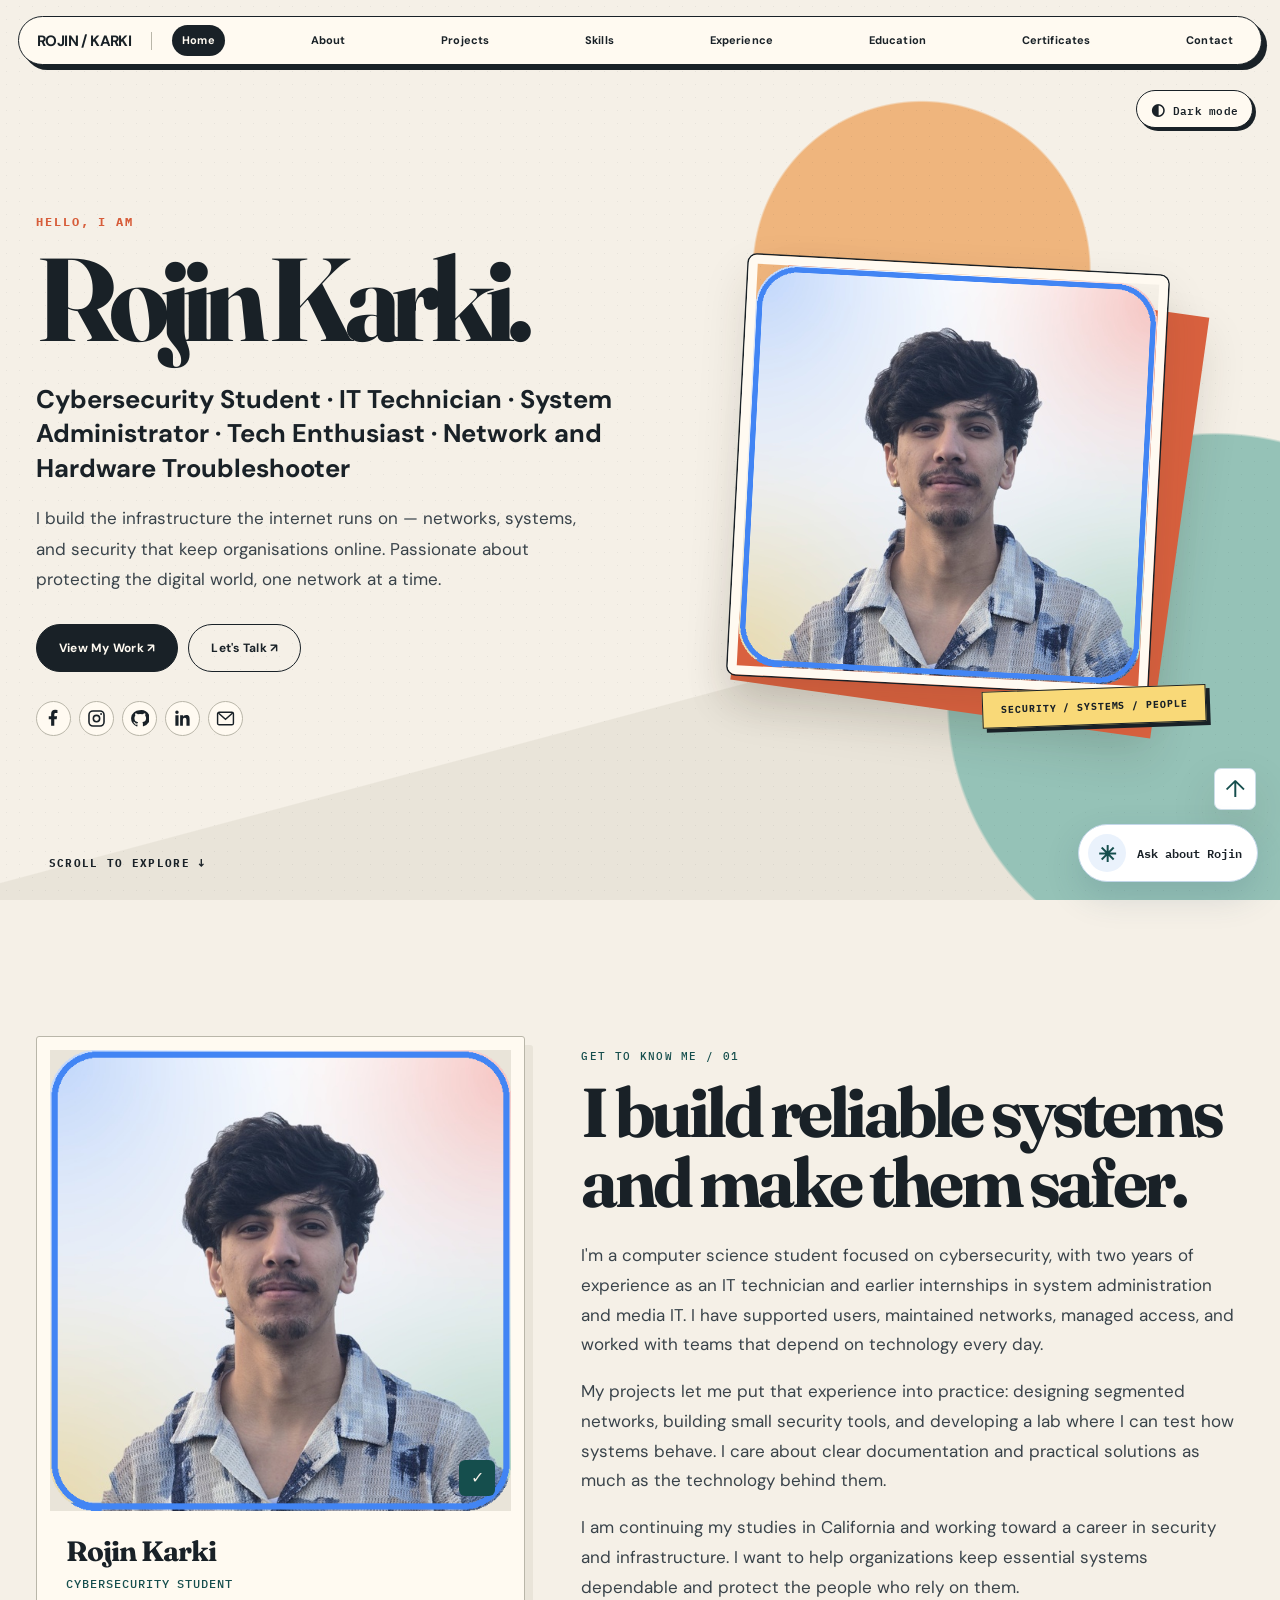
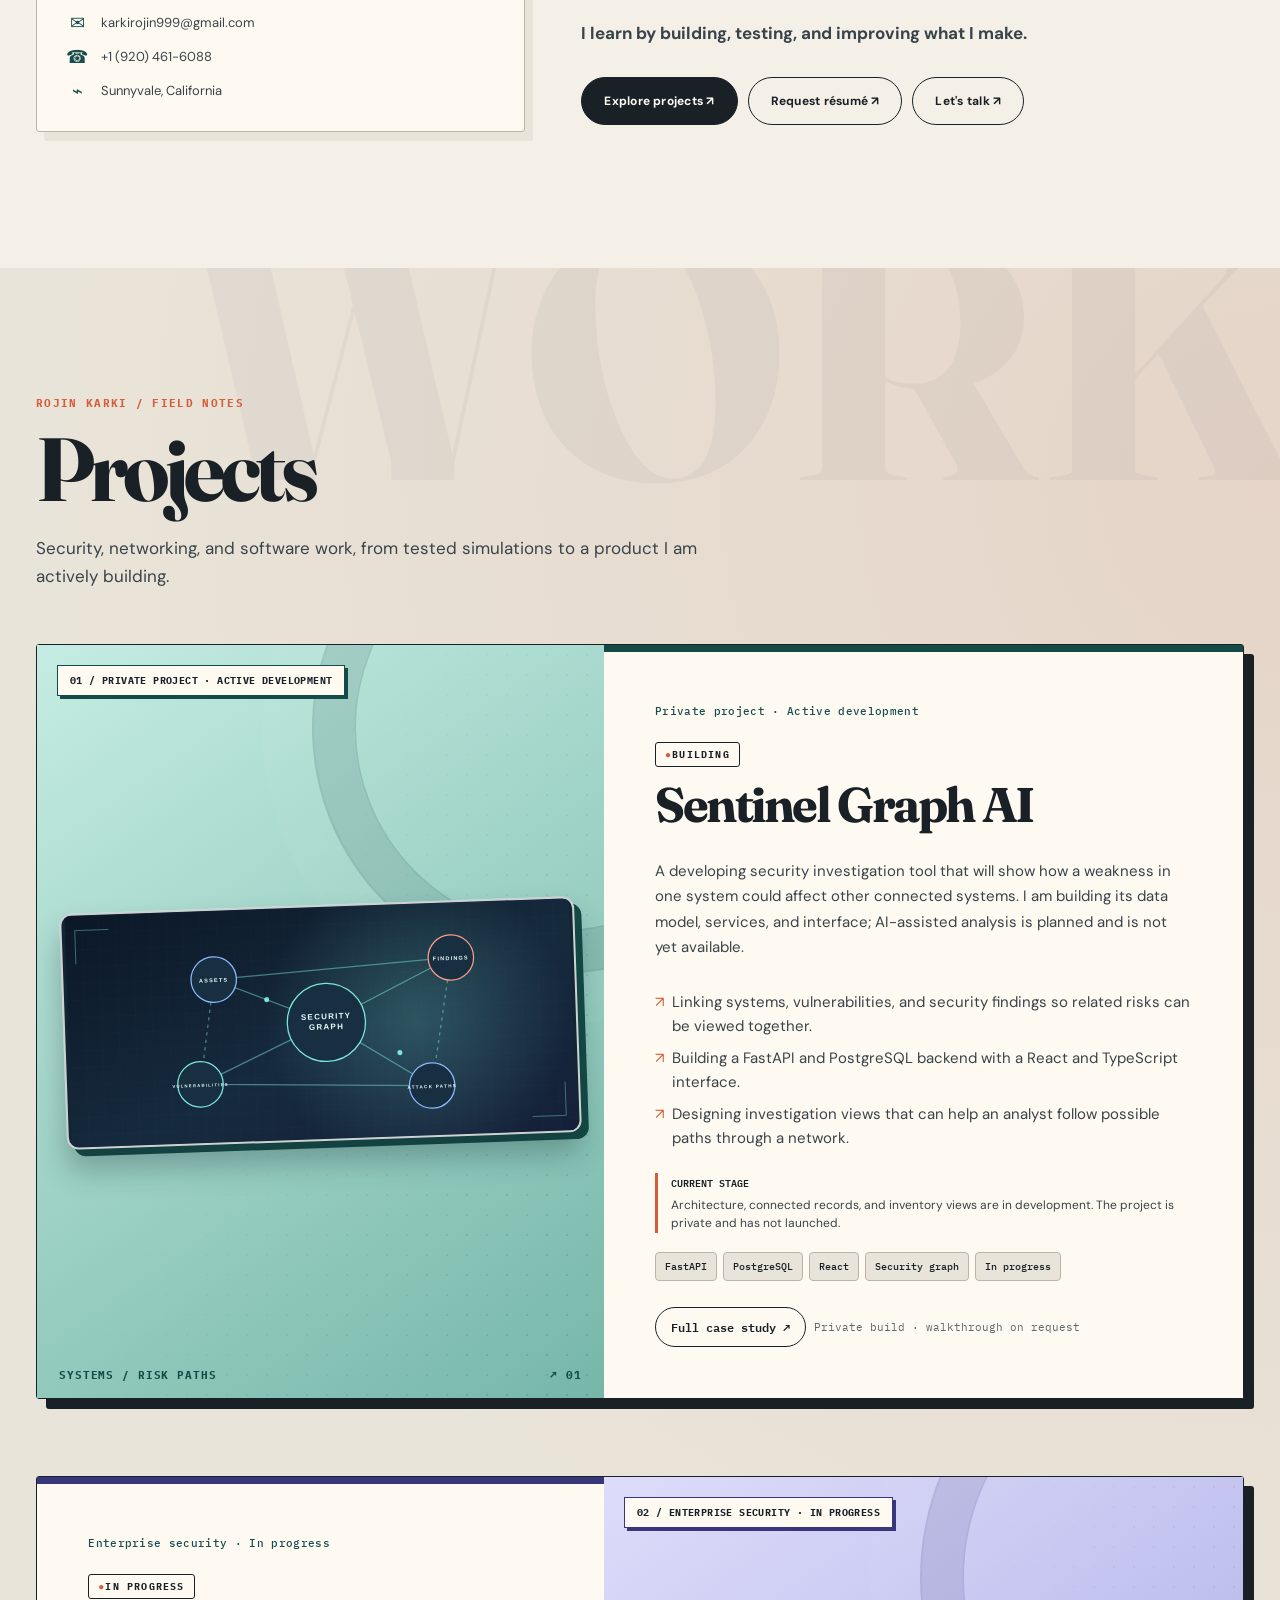
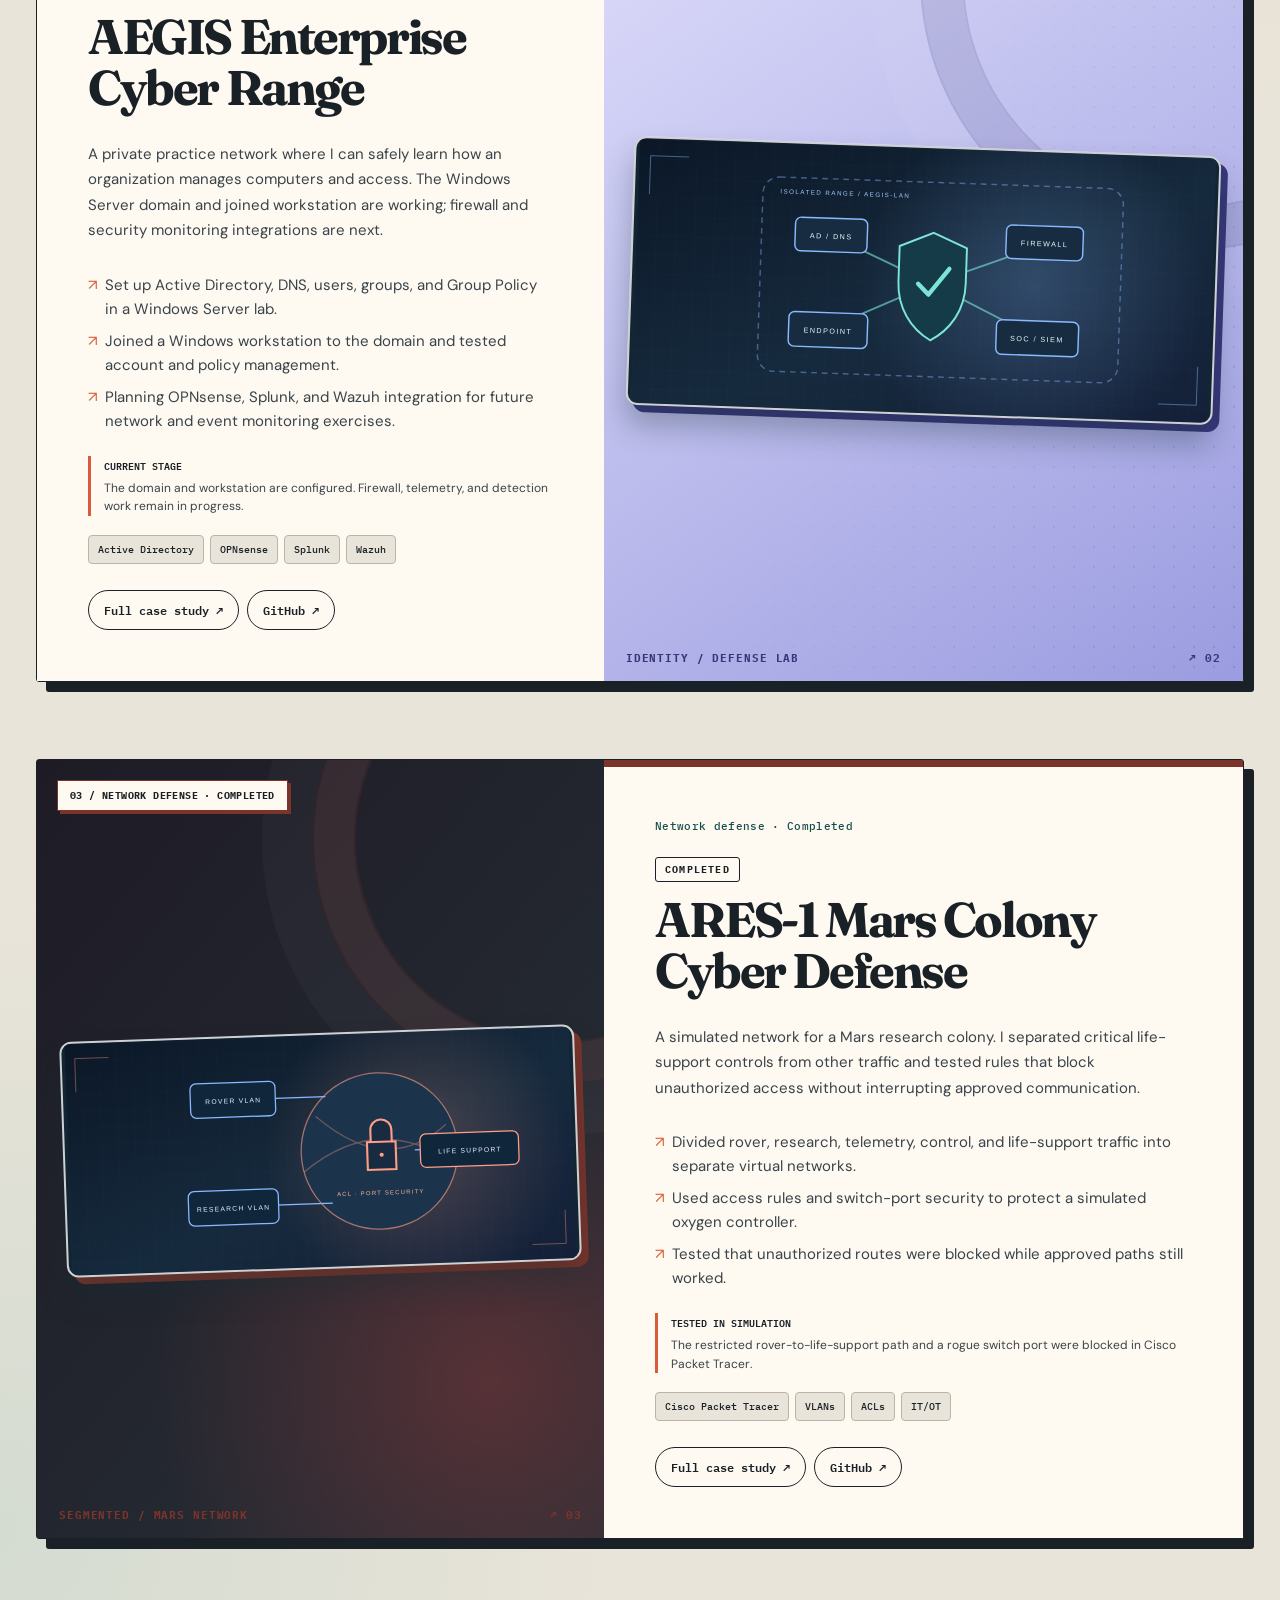
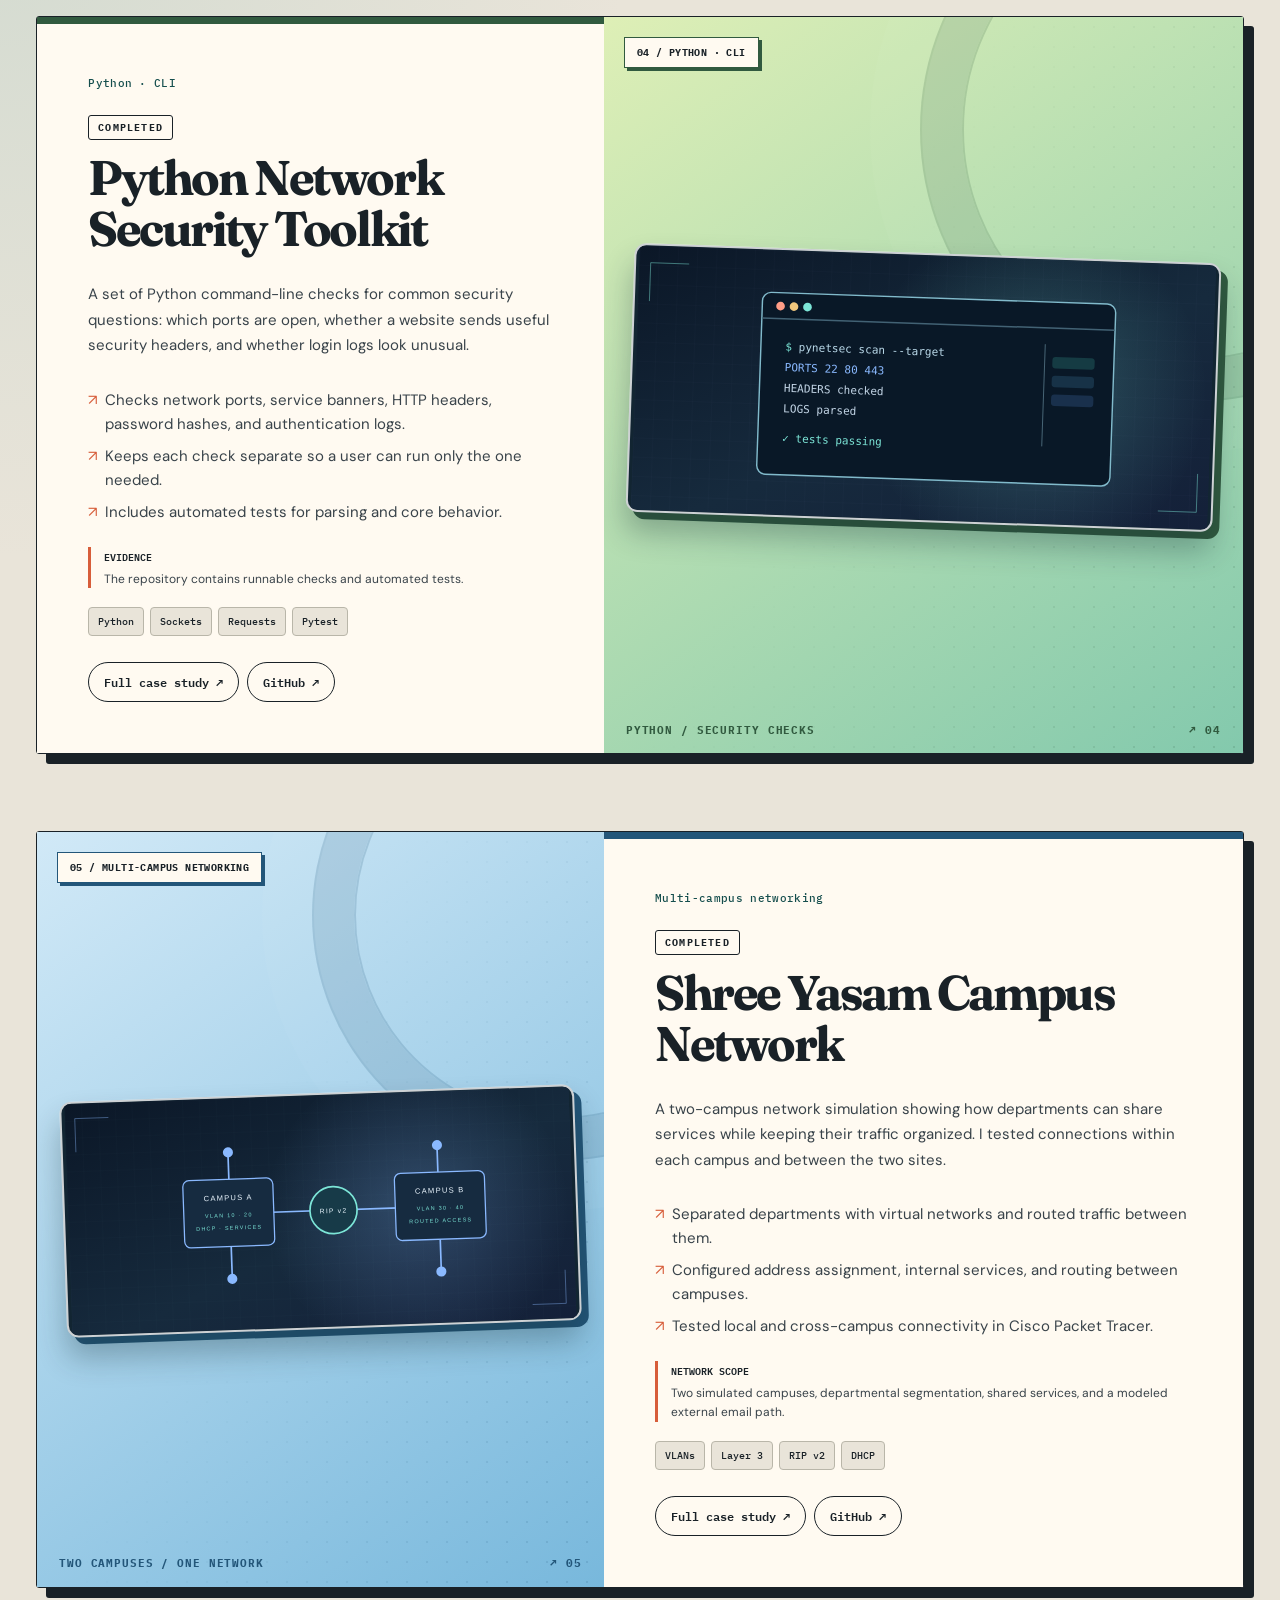
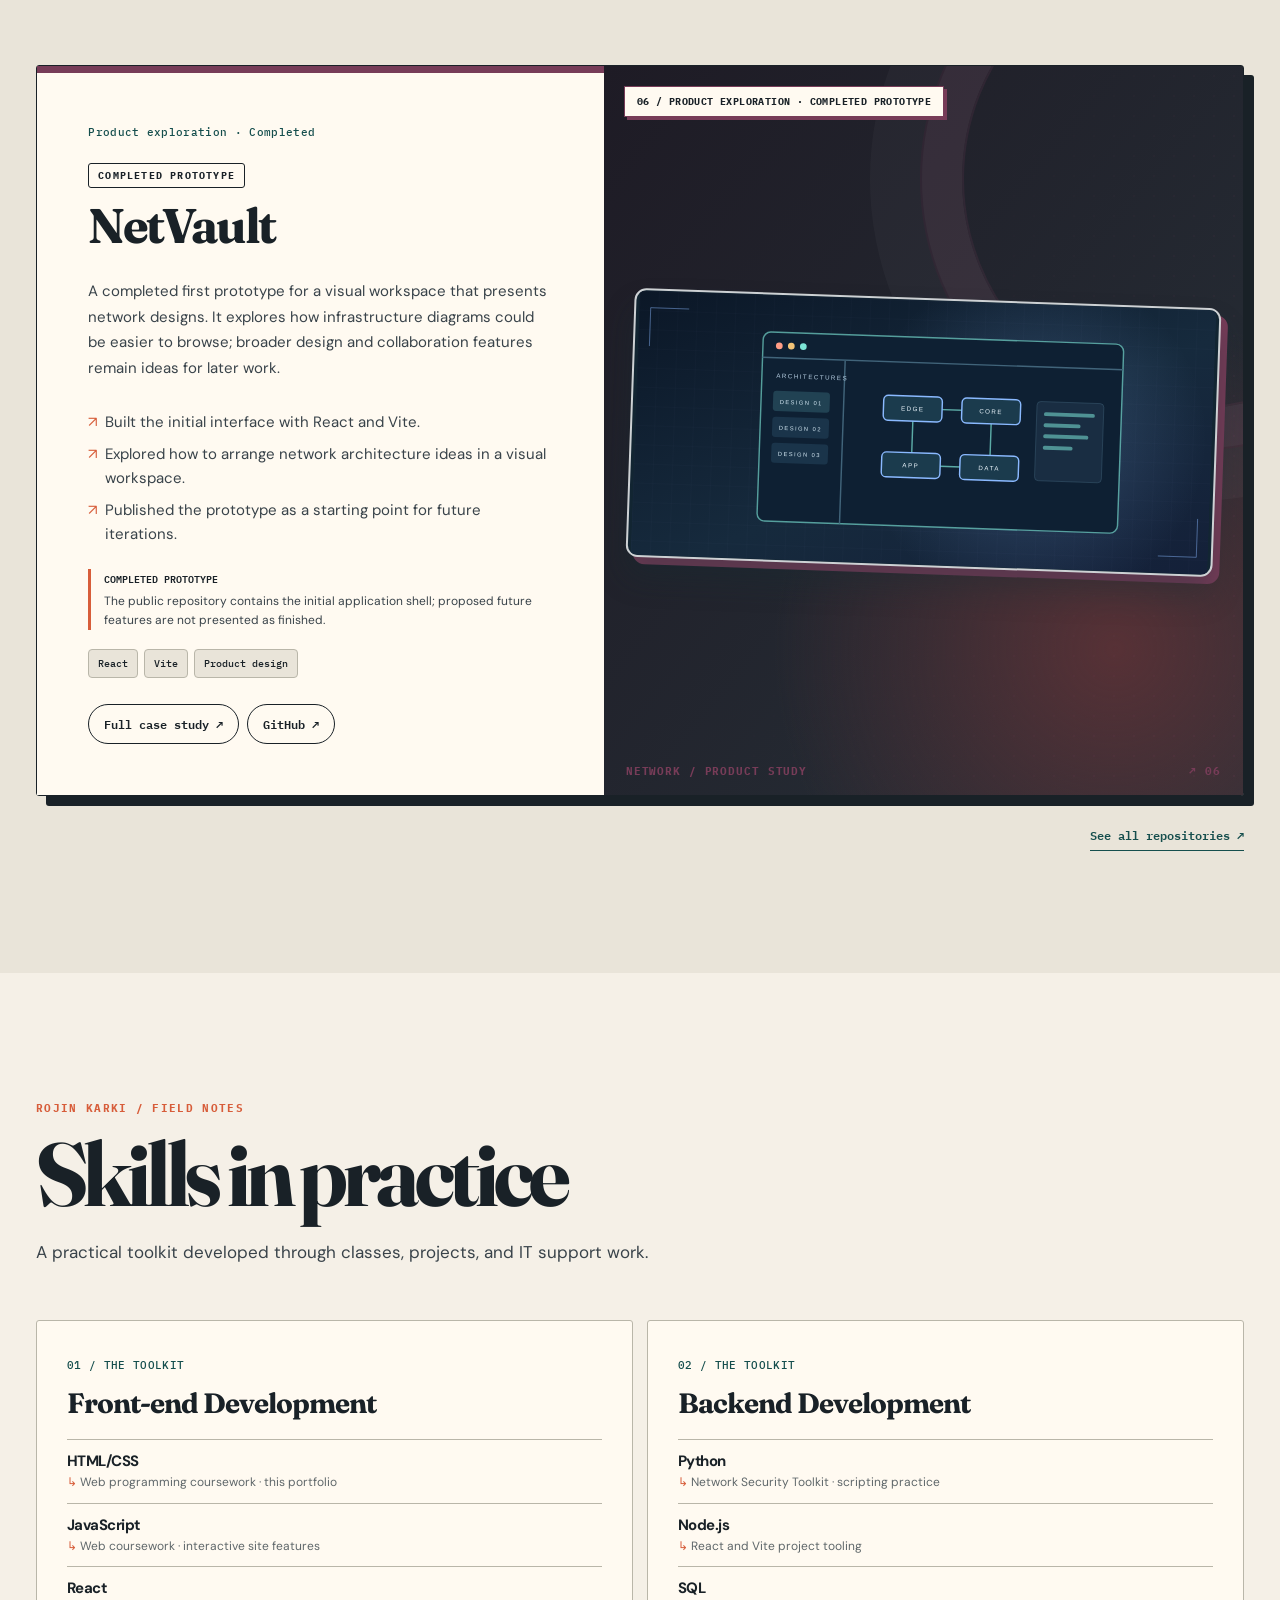
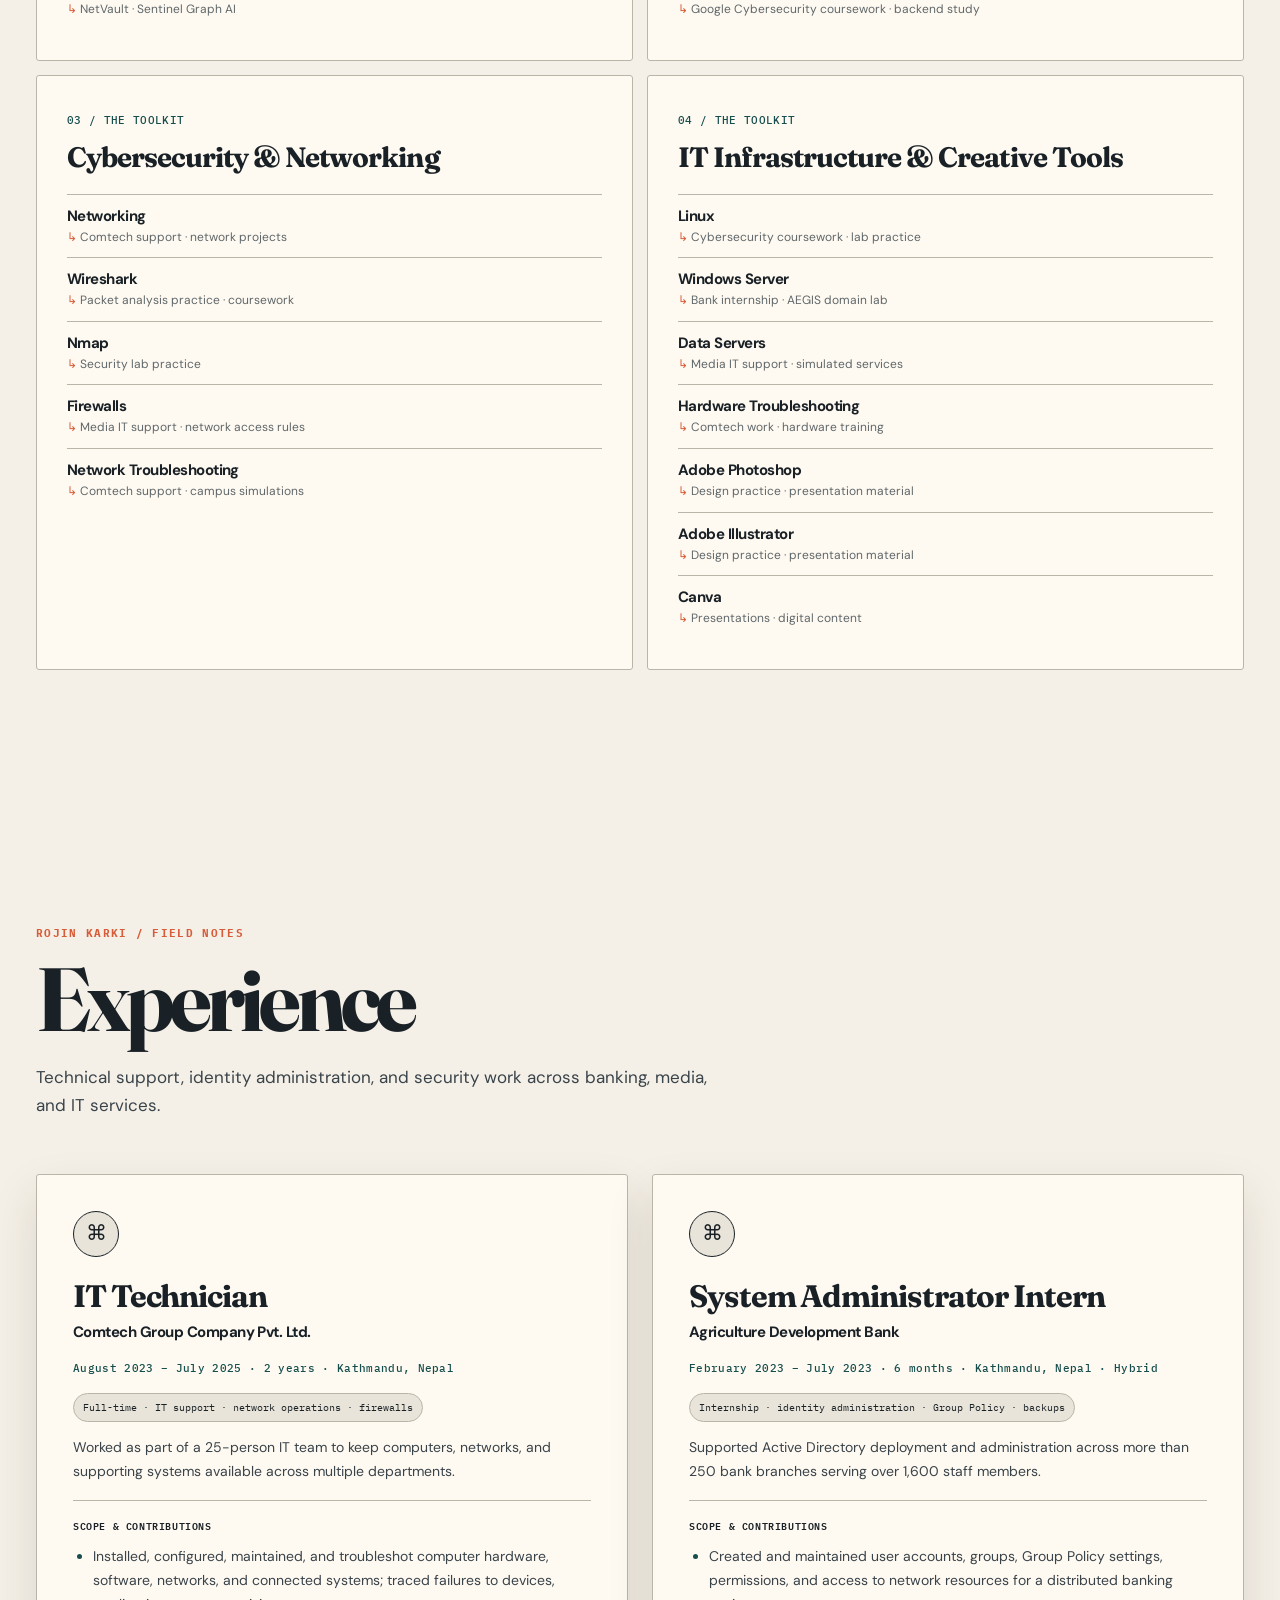
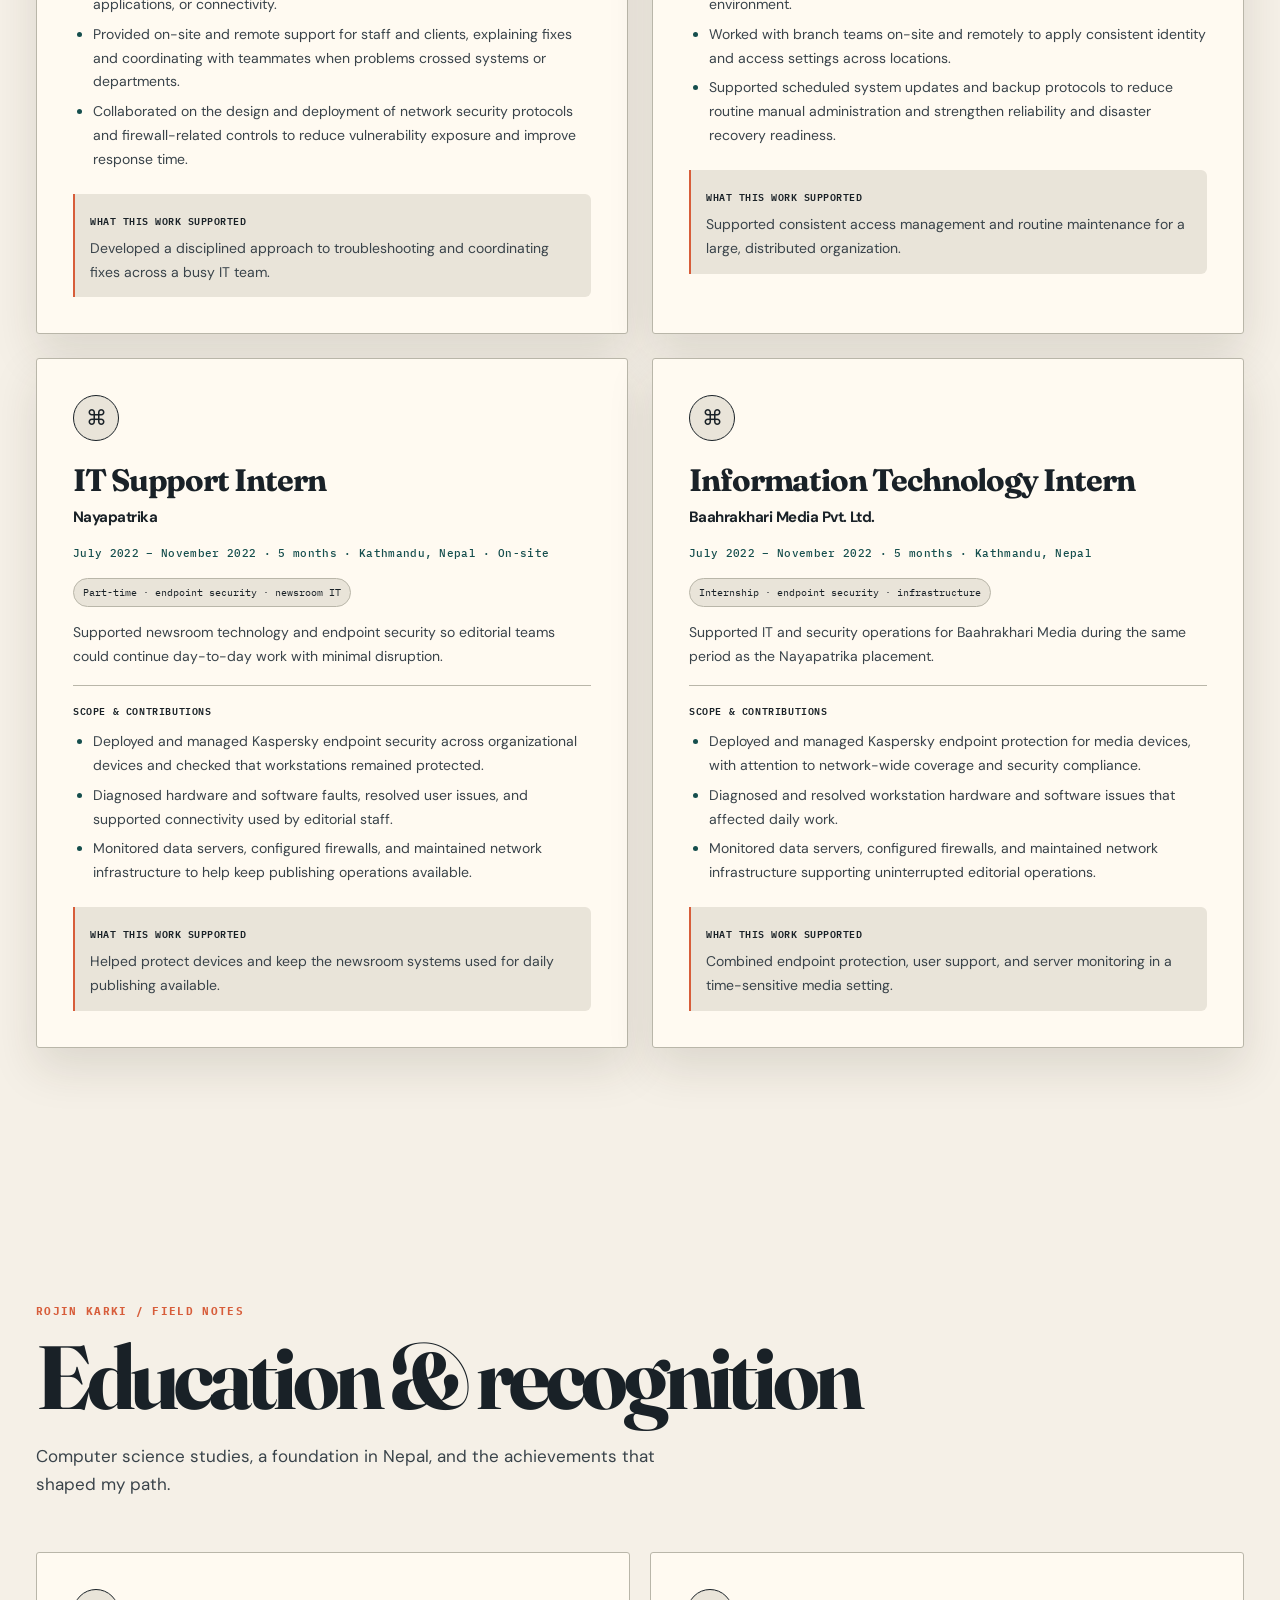
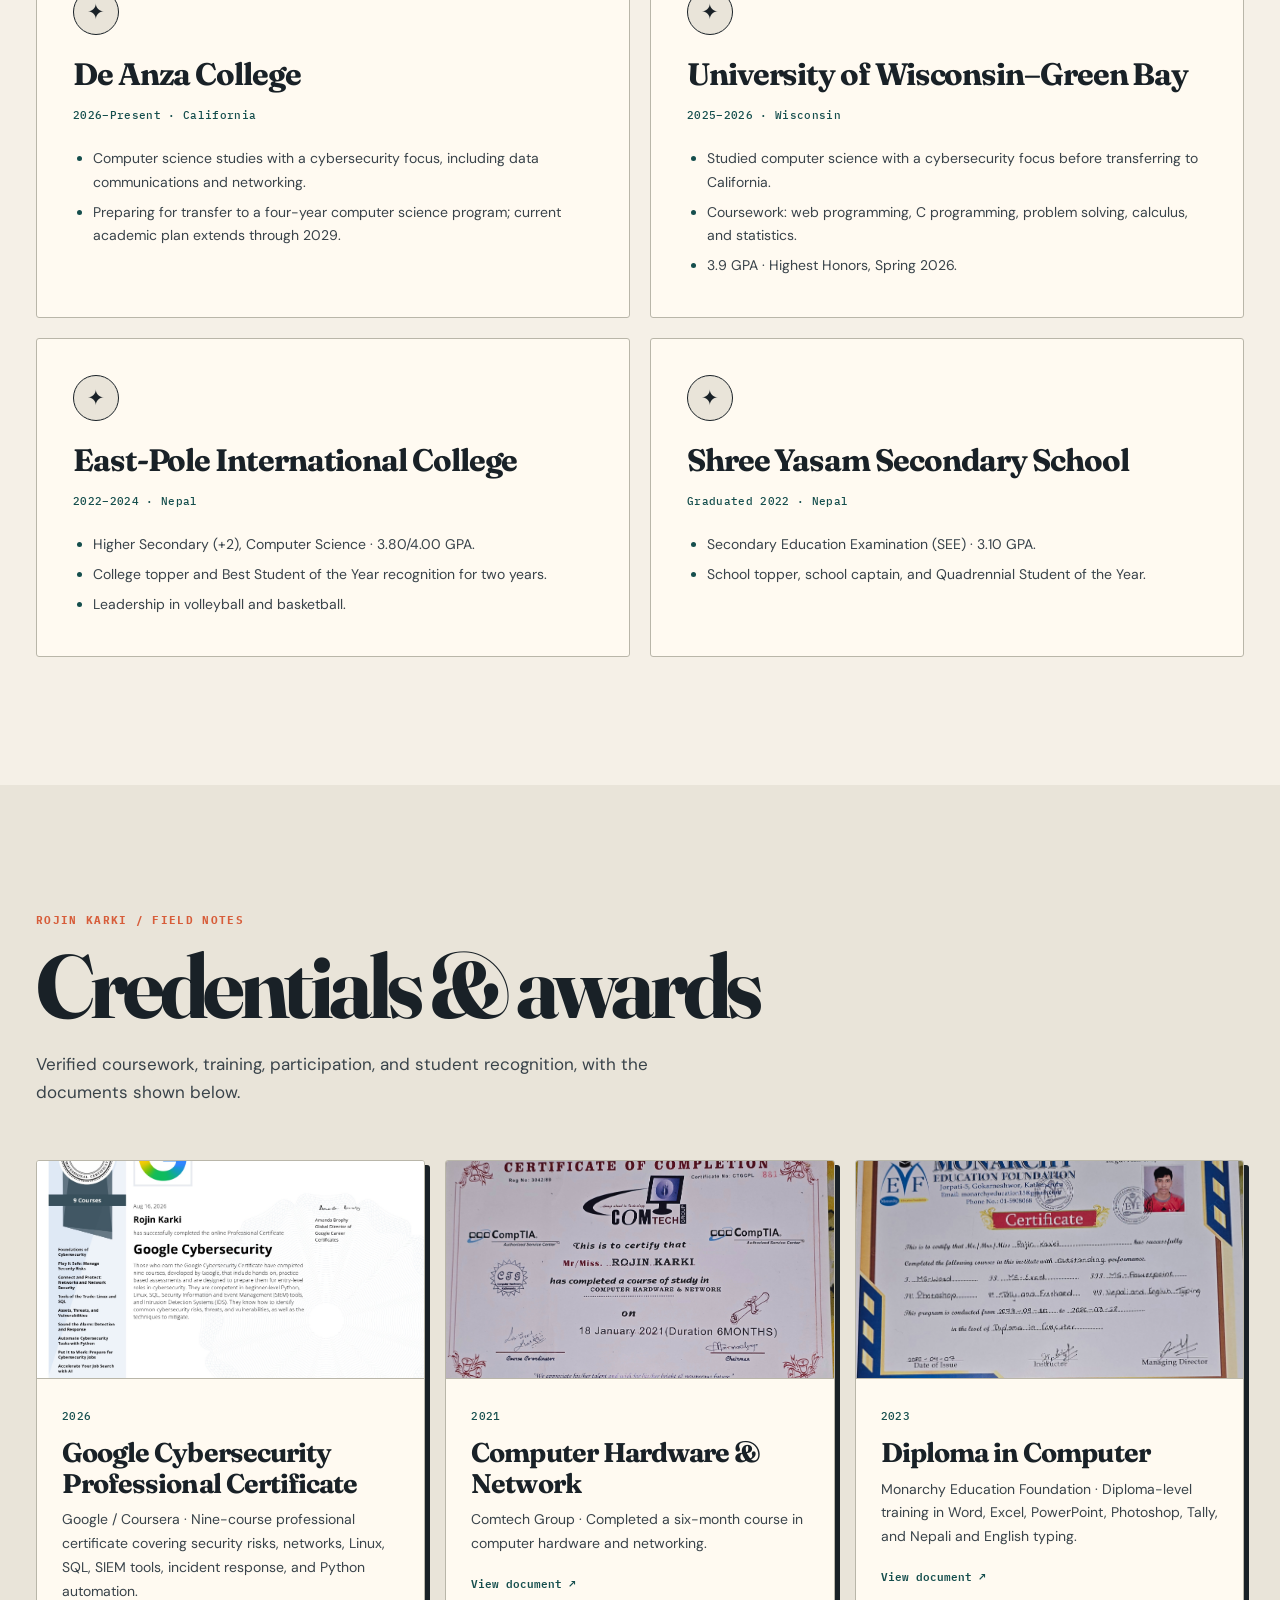
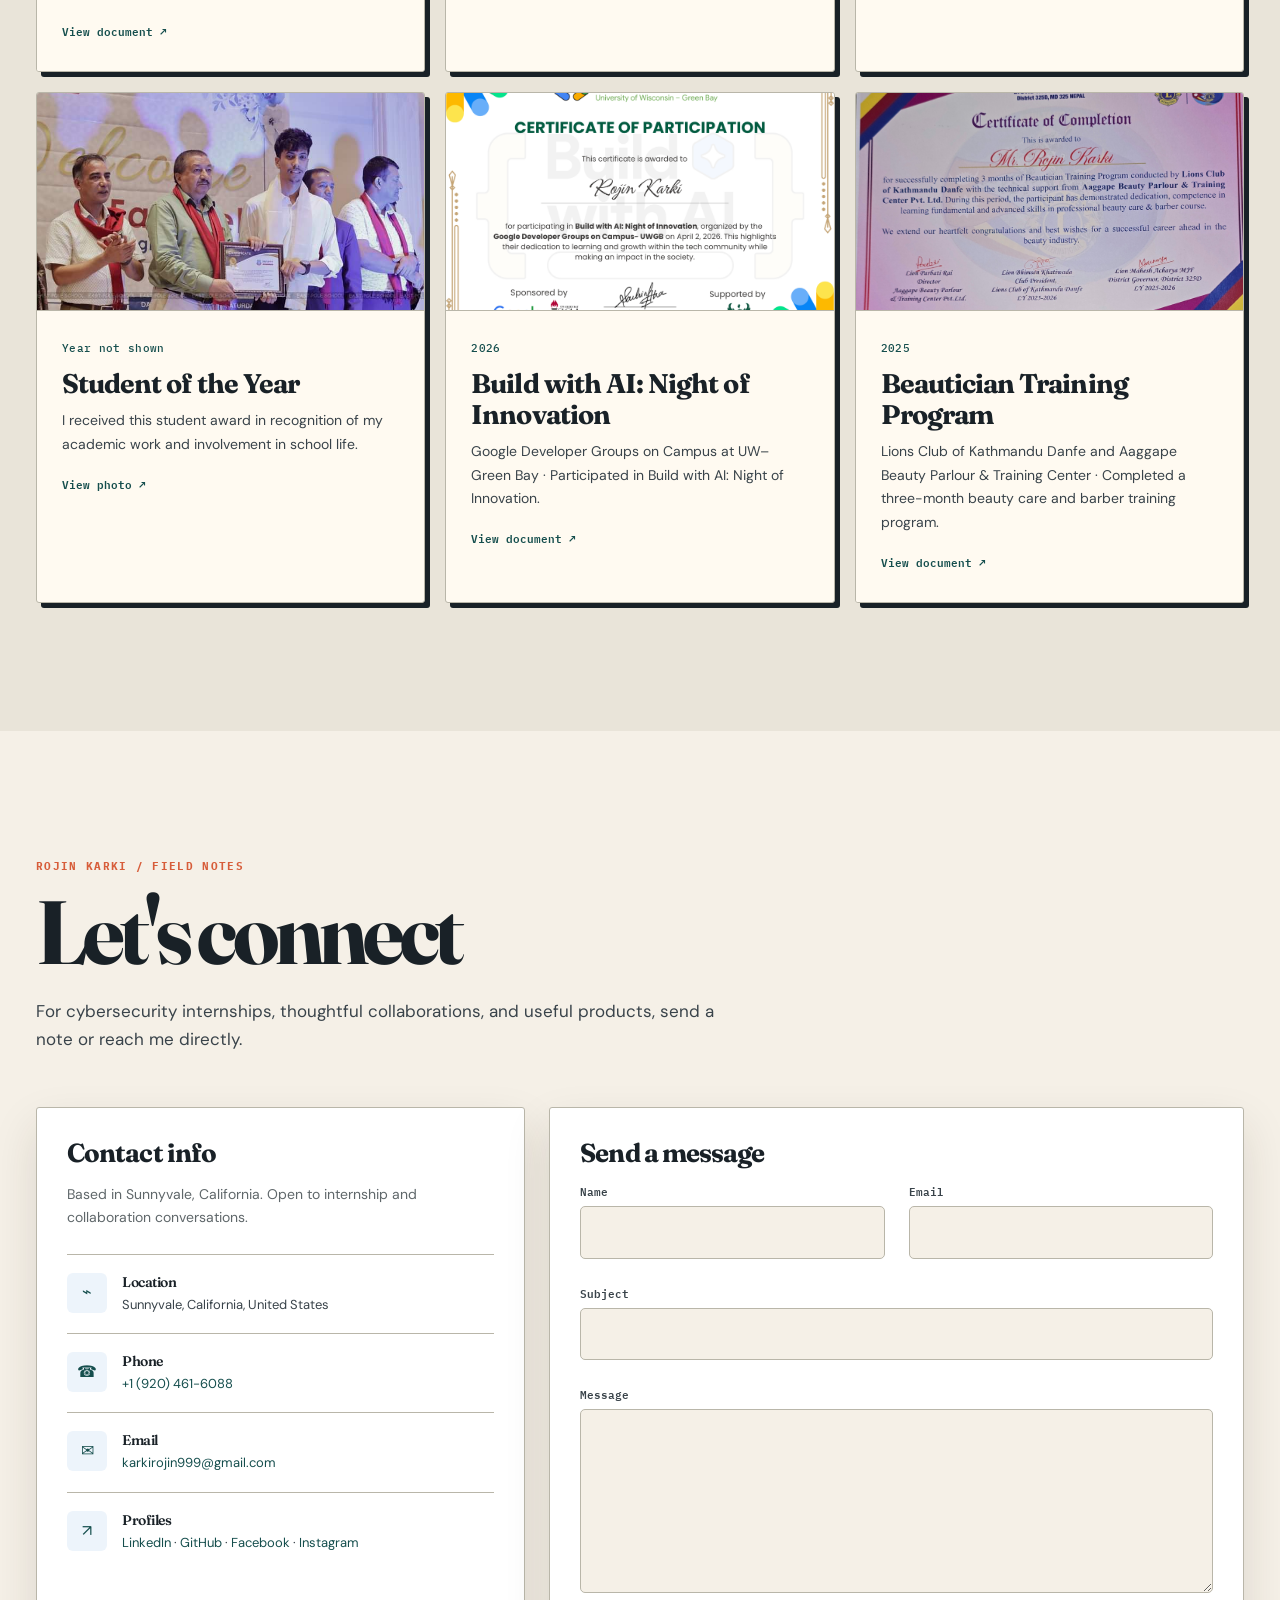
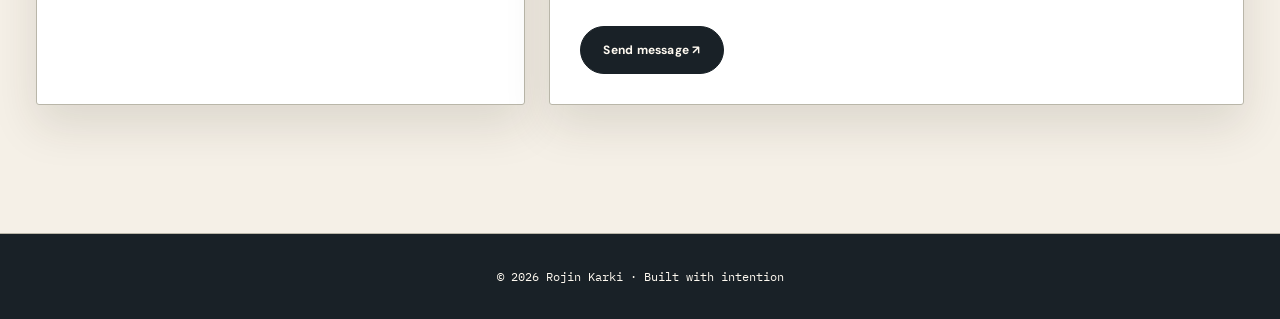
==== commit 4a999ea8: "Load final project colors in both themes" ====
--- a/index.html
+++ b/index.html
@@ -1,5 +1,5 @@
 <!doctype html>
-<html lang="en" data-theme="dark"><head><meta charset="utf-8"><meta name="viewport" content="width=device-width,initial-scale=1"><meta name="theme-color" content="#0b1420"><meta name="description" content="Rojin Karki — cybersecurity, networking and software projects in Sunnyvale, California."><script src="assets/js/theme.js?v=20261004-1"></script><link rel="stylesheet" href="assets/css/main.css"><link rel="stylesheet" href="assets/css/dark-signature.css"><link rel="stylesheet" href="assets/css/light-theme.css"><title>Rojin Karki — Cybersecurity &amp; Software</title><link rel="icon" type="image/svg+xml" href="favicon.svg"><link rel="canonical" href="https://rojinkarki.com.np/"><meta property="og:title" content="Rojin Karki — Cybersecurity &amp; Software"><meta property="og:description" content="Rojin Karki — cybersecurity, networking and software projects in Sunnyvale, California."><meta property="og:type" content="website"><meta property="og:url" content="https://rojinkarki.com.np/"><meta property="og:image" content="https://rojinkarki.com.np/assets/img/profile/profile.png"><link rel="stylesheet" href="assets/css/editorial-scroll.css?v=20261004-4"></head><body class="index-page"><div class="scroll-progress" aria-hidden="true"><span></span></div><a class="skip-link" href="#content">Skip to content</a><button class="header-toggle" type="button" aria-label="Open navigation" aria-controls="navmenu" aria-expanded="false">☰</button><button id="theme-toggle" class="theme-toggle" type="button" aria-label="Switch to light mode"><span class="theme-icon" aria-hidden="true">☀</span><span class="theme-label" aria-hidden="true">Light mode</span></button><header id="header" class="header d-flex flex-column" aria-label="Site navigation"><div class="header-container d-flex flex-column align-items-start"><nav id="navmenu" class="navmenu" aria-label="Main navigation"><ul><li><a href="#hero"><span class="navicon" aria-hidden="true">⌂</span>Home</a></li><li><a href="#about"><span class="navicon" aria-hidden="true">◈</span>About</a></li><li><a href="#Project"><span class="navicon" aria-hidden="true">◇</span>Projects</a></li><li><a href="#Skills"><span class="navicon" aria-hidden="true">⌘</span>Skills</a></li><li><a href="#Experience"><span class="navicon" aria-hidden="true">▤</span>Experience</a></li><li><a href="#Education"><span class="navicon" aria-hidden="true">▥</span>Education</a></li><li><a href="#certifications"><span class="navicon" aria-hidden="true">✦</span>Certificates</a></li><li><a href="#contact"><span class="navicon" aria-hidden="true">↗</span>Contact</a></li></ul></nav><div class="social-links"><a href="https://www.facebook.com/row.jeen.karki/" target="_blank" rel="noopener noreferrer" aria-label="Facebook"><svg viewbox="0 0 24 24" width="19" height="19" fill="currentColor" aria-hidden="true" focusable="false"><path d="M13 21v-8h3l.5-4H13V7c0-1.2.4-2 2-2h2V1.4A26 26 0 0 0 14 1c-3 0-5 1.8-5 5.2V9H6v4h3v8z"></path></svg></a><a href="https://www.instagram.com/rojin_18_404/?hl=en" target="_blank" rel="noopener noreferrer" aria-label="Instagram"><svg viewbox="0 0 24 24" width="19" height="19" fill="currentColor" aria-hidden="true" focusable="false"><rect x="2.5" y="2.5" width="19" height="19" rx="5" fill="none" stroke="currentColor" stroke-width="2"></rect><circle cx="12" cy="12" r="4" fill="none" stroke="currentColor" stroke-width="2"></circle><circle cx="17.8" cy="6.4" r="1.2"></circle></svg></a><a href="https://github.com/Rojinkarki" target="_blank" rel="noopener noreferrer" aria-label="GitHub"><svg viewbox="0 0 24 24" width="19" height="19" fill="currentColor" aria-hidden="true" focusable="false"><path d="M12 1.5a10.5 10.5 0 0 0-3.3 20.5c.5.1.7-.2.7-.5v-1.8c-2.9.6-3.5-1.2-3.5-1.2-.5-1.3-1.2-1.6-1.2-1.6-1-.7.1-.7.1-.7 1.1.1 1.7 1.1 1.7 1.1.9 1.6 2.5 1.1 3.1.8.1-.7.4-1.2.7-1.5-2.3-.3-4.7-1.1-4.7-5.2 0-1.2.4-2.2 1.1-3-.1-.3-.5-1.4.1-3 0 0 1-.3 3.2 1.2a11 11 0 0 1 5.9 0c2.2-1.5 3.2-1.2 3.2-1.2.6 1.6.2 2.7.1 3 .7.8 1.1 1.8 1.1 3 0 4.1-2.4 4.9-4.7 5.2.4.3.7.9.7 1.9v2.9c0 .3.2.6.7.5A10.5 10.5 0 0 0 12 1.5z"></path></svg></a><a href="https://www.linkedin.com/in/rojinkarki/" target="_blank" rel="noopener noreferrer" aria-label="LinkedIn"><svg viewbox="0 0 24 24" width="19" height="19" fill="currentColor" aria-hidden="true" focusable="false"><path d="M3 8h4v13H3zM5 2a2.2 2.2 0 1 0 0 4.4A2.2 2.2 0 0 0 5 2zm4 6h3.8v1.8h.1c.5-1 1.8-2.1 3.7-2.1 4 0 4.4 2.6 4.4 6V21h-4v-6.4c0-1.5 0-3.4-2.1-3.4s-2.4 1.6-2.4 3.3V21H9z"></path></svg></a><a href="mailto:karkirojin999@gmail.com" aria-label="Email"><svg viewbox="0 0 24 24" width="19" height="19" fill="currentColor" aria-hidden="true" focusable="false"><rect x="2" y="4" width="20" height="16" rx="2" fill="none" stroke="currentColor" stroke-width="1.8"></rect><path d="m3 5 9 8 9-8" fill="none" stroke="currentColor" stroke-width="1.8"></path></svg></a></div></div></header><main class="main" id="content">
+<html lang="en" data-theme="dark"><head><meta charset="utf-8"><meta name="viewport" content="width=device-width,initial-scale=1"><meta name="theme-color" content="#0b1420"><meta name="description" content="Rojin Karki — cybersecurity, networking and software projects in Sunnyvale, California."><script src="assets/js/theme.js?v=20261004-1"></script><link rel="stylesheet" href="assets/css/main.css"><link rel="stylesheet" href="assets/css/dark-signature.css"><link rel="stylesheet" href="assets/css/light-theme.css"><title>Rojin Karki — Cybersecurity &amp; Software</title><link rel="icon" type="image/svg+xml" href="favicon.svg"><link rel="canonical" href="https://rojinkarki.com.np/"><meta property="og:title" content="Rojin Karki — Cybersecurity &amp; Software"><meta property="og:description" content="Rojin Karki — cybersecurity, networking and software projects in Sunnyvale, California."><meta property="og:type" content="website"><meta property="og:url" content="https://rojinkarki.com.np/"><meta property="og:image" content="https://rojinkarki.com.np/assets/img/profile/profile.png"><link rel="stylesheet" href="assets/css/editorial-scroll.css?v=20261004-5"></head><body class="index-page"><div class="scroll-progress" aria-hidden="true"><span></span></div><a class="skip-link" href="#content">Skip to content</a><button class="header-toggle" type="button" aria-label="Open navigation" aria-controls="navmenu" aria-expanded="false">☰</button><button id="theme-toggle" class="theme-toggle" type="button" aria-label="Switch to light mode"><span class="theme-icon" aria-hidden="true">☀</span><span class="theme-label" aria-hidden="true">Light mode</span></button><header id="header" class="header d-flex flex-column" aria-label="Site navigation"><div class="header-container d-flex flex-column align-items-start"><nav id="navmenu" class="navmenu" aria-label="Main navigation"><ul><li><a href="#hero"><span class="navicon" aria-hidden="true">⌂</span>Home</a></li><li><a href="#about"><span class="navicon" aria-hidden="true">◈</span>About</a></li><li><a href="#Project"><span class="navicon" aria-hidden="true">◇</span>Projects</a></li><li><a href="#Skills"><span class="navicon" aria-hidden="true">⌘</span>Skills</a></li><li><a href="#Experience"><span class="navicon" aria-hidden="true">▤</span>Experience</a></li><li><a href="#Education"><span class="navicon" aria-hidden="true">▥</span>Education</a></li><li><a href="#certifications"><span class="navicon" aria-hidden="true">✦</span>Certificates</a></li><li><a href="#contact"><span class="navicon" aria-hidden="true">↗</span>Contact</a></li></ul></nav><div class="social-links"><a href="https://www.facebook.com/row.jeen.karki/" target="_blank" rel="noopener noreferrer" aria-label="Facebook"><svg viewbox="0 0 24 24" width="19" height="19" fill="currentColor" aria-hidden="true" focusable="false"><path d="M13 21v-8h3l.5-4H13V7c0-1.2.4-2 2-2h2V1.4A26 26 0 0 0 14 1c-3 0-5 1.8-5 5.2V9H6v4h3v8z"></path></svg></a><a href="https://www.instagram.com/rojin_18_404/?hl=en" target="_blank" rel="noopener noreferrer" aria-label="Instagram"><svg viewbox="0 0 24 24" width="19" height="19" fill="currentColor" aria-hidden="true" focusable="false"><rect x="2.5" y="2.5" width="19" height="19" rx="5" fill="none" stroke="currentColor" stroke-width="2"></rect><circle cx="12" cy="12" r="4" fill="none" stroke="currentColor" stroke-width="2"></circle><circle cx="17.8" cy="6.4" r="1.2"></circle></svg></a><a href="https://github.com/Rojinkarki" target="_blank" rel="noopener noreferrer" aria-label="GitHub"><svg viewbox="0 0 24 24" width="19" height="19" fill="currentColor" aria-hidden="true" focusable="false"><path d="M12 1.5a10.5 10.5 0 0 0-3.3 20.5c.5.1.7-.2.7-.5v-1.8c-2.9.6-3.5-1.2-3.5-1.2-.5-1.3-1.2-1.6-1.2-1.6-1-.7.1-.7.1-.7 1.1.1 1.7 1.1 1.7 1.1.9 1.6 2.5 1.1 3.1.8.1-.7.4-1.2.7-1.5-2.3-.3-4.7-1.1-4.7-5.2 0-1.2.4-2.2 1.1-3-.1-.3-.5-1.4.1-3 0 0 1-.3 3.2 1.2a11 11 0 0 1 5.9 0c2.2-1.5 3.2-1.2 3.2-1.2.6 1.6.2 2.7.1 3 .7.8 1.1 1.8 1.1 3 0 4.1-2.4 4.9-4.7 5.2.4.3.7.9.7 1.9v2.9c0 .3.2.6.7.5A10.5 10.5 0 0 0 12 1.5z"></path></svg></a><a href="https://www.linkedin.com/in/rojinkarki/" target="_blank" rel="noopener noreferrer" aria-label="LinkedIn"><svg viewbox="0 0 24 24" width="19" height="19" fill="currentColor" aria-hidden="true" focusable="false"><path d="M3 8h4v13H3zM5 2a2.2 2.2 0 1 0 0 4.4A2.2 2.2 0 0 0 5 2zm4 6h3.8v1.8h.1c.5-1 1.8-2.1 3.7-2.1 4 0 4.4 2.6 4.4 6V21h-4v-6.4c0-1.5 0-3.4-2.1-3.4s-2.4 1.6-2.4 3.3V21H9z"></path></svg></a><a href="mailto:karkirojin999@gmail.com" aria-label="Email"><svg viewbox="0 0 24 24" width="19" height="19" fill="currentColor" aria-hidden="true" focusable="false"><rect x="2" y="4" width="20" height="16" rx="2" fill="none" stroke="currentColor" stroke-width="1.8"></rect><path d="m3 5 9 8 9-8" fill="none" stroke="currentColor" stroke-width="1.8"></path></svg></a></div></div></header><main class="main" id="content">
 <section id="hero" class="hero section"><div class="background-elements" aria-hidden="true"><div class="bg-circle circle-1"></div><div class="bg-circle circle-2"></div></div><div class="hero-content"><div class="container"><div class="row align-items-center"><div class="col-lg-6"><div class="hero-text"><h1>Rojin Karki.</h1><p class="lead">Cybersecurity Student · IT Technician · System Administrator · Tech Enthusiast · Network and Hardware Troubleshooter</p><p class="description">I build the infrastructure the internet runs on — networks, systems, and security that keep organisations online. Passionate about protecting the digital world, one network at a time.</p><div class="hero-actions"><a class="btn btn-primary" href="#Project">View My Work ↗</a><a class="btn btn-outline" href="#contact">Let's Talk ↗</a></div><div class="social-links"><a href="https://www.facebook.com/row.jeen.karki/" target="_blank" rel="noopener noreferrer" aria-label="Facebook"><svg viewbox="0 0 24 24" width="19" height="19" fill="currentColor" aria-hidden="true" focusable="false"><path d="M13 21v-8h3l.5-4H13V7c0-1.2.4-2 2-2h2V1.4A26 26 0 0 0 14 1c-3 0-5 1.8-5 5.2V9H6v4h3v8z"></path></svg></a><a href="https://www.instagram.com/rojin_18_404/?hl=en" target="_blank" rel="noopener noreferrer" aria-label="Instagram"><svg viewbox="0 0 24 24" width="19" height="19" fill="currentColor" aria-hidden="true" focusable="false"><rect x="2.5" y="2.5" width="19" height="19" rx="5" fill="none" stroke="currentColor" stroke-width="2"></rect><circle cx="12" cy="12" r="4" fill="none" stroke="currentColor" stroke-width="2"></circle><circle cx="17.8" cy="6.4" r="1.2"></circle></svg></a><a href="https://github.com/Rojinkarki" target="_blank" rel="noopener noreferrer" aria-label="GitHub"><svg viewbox="0 0 24 24" width="19" height="19" fill="currentColor" aria-hidden="true" focusable="false"><path d="M12 1.5a10.5 10.5 0 0 0-3.3 20.5c.5.1.7-.2.7-.5v-1.8c-2.9.6-3.5-1.2-3.5-1.2-.5-1.3-1.2-1.6-1.2-1.6-1-.7.1-.7.1-.7 1.1.1 1.7 1.1 1.7 1.1.9 1.6 2.5 1.1 3.1.8.1-.7.4-1.2.7-1.5-2.3-.3-4.7-1.1-4.7-5.2 0-1.2.4-2.2 1.1-3-.1-.3-.5-1.4.1-3 0 0 1-.3 3.2 1.2a11 11 0 0 1 5.9 0c2.2-1.5 3.2-1.2 3.2-1.2.6 1.6.2 2.7.1 3 .7.8 1.1 1.8 1.1 3 0 4.1-2.4 4.9-4.7 5.2.4.3.7.9.7 1.9v2.9c0 .3.2.6.7.5A10.5 10.5 0 0 0 12 1.5z"></path></svg></a><a href="https://www.linkedin.com/in/rojinkarki/" target="_blank" rel="noopener noreferrer" aria-label="LinkedIn"><svg viewbox="0 0 24 24" width="19" height="19" fill="currentColor" aria-hidden="true" focusable="false"><path d="M3 8h4v13H3zM5 2a2.2 2.2 0 1 0 0 4.4A2.2 2.2 0 0 0 5 2zm4 6h3.8v1.8h.1c.5-1 1.8-2.1 3.7-2.1 4 0 4.4 2.6 4.4 6V21h-4v-6.4c0-1.5 0-3.4-2.1-3.4s-2.4 1.6-2.4 3.3V21H9z"></path></svg></a><a href="mailto:karkirojin999@gmail.com" aria-label="Email"><svg viewbox="0 0 24 24" width="19" height="19" fill="currentColor" aria-hidden="true" focusable="false"><rect x="2" y="4" width="20" height="16" rx="2" fill="none" stroke="currentColor" stroke-width="1.8"></rect><path d="m3 5 9 8 9-8" fill="none" stroke="currentColor" stroke-width="1.8"></path></svg></a></div></div></div><div class="col-lg-6"><div class="hero-visual"><div class="profile-container"><div class="profile-background"></div><img class="profile-image" src="assets/img/profile/profile.png" alt="Portrait of Rojin Karki"></div></div></div></div></div></div></section>
 <section id="about" class="about section"><div class="container"><div class="row align-items-center"><div class="col-lg-5"><div class="profile-card"><div class="profile-header"><div class="profile-image"><img src="assets/img/profile/profile.png" alt="Portrait of Rojin Karki" loading="lazy"></div><div class="profile-badge" aria-hidden="true">✓</div></div><div class="profile-content"><h3>Rojin Karki</h3><p class="profession">Cybersecurity Student</p><div class="contact-links"><a class="contact-item" href="mailto:karkirojin999@gmail.com"><span aria-hidden="true">✉</span>karkirojin999@gmail.com</a><a class="contact-item" href="tel:+19204616088"><span aria-hidden="true">☎</span>+1 (920) 461-6088</a><span class="contact-item"><span aria-hidden="true">⌁</span>Sunnyvale, California</span></div></div></div></div><div class="col-lg-7"><div class="about-content"><div class="section-header"><span class="badge-text">Get to know me / 01</span><h3>I build reliable systems and make them safer.</h3></div><div class="description"><p>I'm a computer science student focused on cybersecurity, with two years of experience as an IT technician and earlier internships in system administration and media IT. I have supported users, maintained networks, managed access, and worked with teams that depend on technology every day.</p><p>My projects let me put that experience into practice: designing segmented networks, building small security tools, and developing a lab where I can test how systems behave. I care about clear documentation and practical solutions as much as the technology behind them.</p><p>I am continuing my studies in California and working toward a career in security and infrastructure. I want to help organizations keep essential systems dependable and protect the people who rely on them.</p><p>I learn by building, testing, and improving what I make.</p></div><div class="cta-section"><a class="btn btn-primary" href="#Project">Explore projects ↗</a><a class="btn btn-outline" href="mailto:karkirojin999@gmail.com?subject=Resume%20request">Request résumé ↗</a><a class="btn btn-outline" href="#contact">Let's talk ↗</a></div></div></div></div></div></section>
 <section id="Project" class="projects section"><div class="container section-title"><h2>Projects</h2><p>Security, networking, and software work, from tested simulations to a product I am actively building.</p></div><div class="container"><div class="project-grid"><article class="project-card featured-project" id="project-sentinel-graph-ai"><div class="project-visual"><img class="project-art" src="assets/img/projects/sentinel-graph.svg" alt="" loading="lazy"><span>01 / Private project · Active development</span><div class="visual-footer" aria-hidden="true"><b>SYSTEMS / RISK PATHS</b><b>↗ 01</b></div></div><div class="project-content"><div class="education-date">Private project · Active development</div><span class="project-status is-building">BUILDING</span><h3>Sentinel Graph AI</h3><p>A developing security investigation tool that will show how a weakness in one system could affect other connected systems. I am building its data model, services, and interface; AI-assisted analysis is planned and is not yet available.</p><ul class="project-highlights"><li>Linking systems, vulnerabilities, and security findings so related risks can be viewed together.</li><li>Building a FastAPI and PostgreSQL backend with a React and TypeScript interface.</li><li>Designing investigation views that can help an analyst follow possible paths through a network.</li></ul><div class="project-proof"><b>Current stage</b> Architecture, connected records, and inventory views are in development. The project is private and has not launched.</div><div class="project-tech"><span>FastAPI</span><span>PostgreSQL</span><span>React</span><span>Security graph</span><span>In progress</span></div><div class="project-buttons"><a class="btn-project" href="portfolio-details.html#sentinel-graph-ai">Full case study ↗</a><span class="private-status">Private build · walkthrough on request</span></div></div></article><article class="project-card" id="project-aegis"><div class="project-visual"><img class="project-art" src="assets/img/projects/aegis-cyber-range.svg" alt="" loading="lazy"><span>02 / Enterprise security · In progress</span><div class="visual-footer" aria-hidden="true"><b>IDENTITY / DEFENSE LAB</b><b>↗ 02</b></div></div><div class="project-content"><div class="education-date">Enterprise security · In progress</div><span class="project-status is-building">IN PROGRESS</span><h3>AEGIS Enterprise Cyber Range</h3><p>A private practice network where I can safely learn how an organization manages computers and access. The Windows Server domain and joined workstation are working; firewall and security monitoring integrations are next.</p><ul class="project-highlights"><li>Set up Active Directory, DNS, users, groups, and Group Policy in a Windows Server lab.</li><li>Joined a Windows workstation to the domain and tested account and policy management.</li><li>Planning OPNsense, Splunk, and Wazuh integration for future network and event monitoring exercises.</li></ul><div class="project-proof"><b>Current stage</b> The domain and workstation are configured. Firewall, telemetry, and detection work remain in progress.</div><div class="project-tech"><span>Active Directory</span><span>OPNsense</span><span>Splunk</span><span>Wazuh</span></div><div class="project-buttons"><a class="btn-project" href="portfolio-details.html#aegis">Full case study ↗</a><a href="https://github.com/Rojinkarki/AEGIS-Enterprise-Cybersecurity-Home-Lab" target="_blank" rel="noopener noreferrer" class="btn-project secondary-link">GitHub ↗</a></div></div></article><article class="project-card" id="project-ares-1"><div class="project-visual"><img class="project-art" src="assets/img/projects/ares-defense.svg" alt="" loading="lazy"><span>03 / Network defense · Completed</span><div class="visual-footer" aria-hidden="true"><b>SEGMENTED / MARS NETWORK</b><b>↗ 03</b></div></div><div class="project-content"><div class="education-date">Network defense · Completed</div><span class="project-status is-complete">COMPLETED</span><h3>ARES-1 Mars Colony Cyber Defense</h3><p>A simulated network for a Mars research colony. I separated critical life-support controls from other traffic and tested rules that block unauthorized access without interrupting approved communication.</p><ul class="project-highlights"><li>Divided rover, research, telemetry, control, and life-support traffic into separate virtual networks.</li><li>Used access rules and switch-port security to protect a simulated oxygen controller.</li><li>Tested that unauthorized routes were blocked while approved paths still worked.</li></ul><div class="project-proof"><b>Tested in simulation</b> The restricted rover-to-life-support path and a rogue switch port were blocked in Cisco Packet Tracer.</div><div class="project-tech"><span>Cisco Packet Tracer</span><span>VLANs</span><span>ACLs</span><span>IT/OT</span></div><div class="project-buttons"><a class="btn-project" href="portfolio-details.html#ares-1">Full case study ↗</a><a href="https://github.com/Rojinkarki/ares-1-mars-colony-cyber-defense" target="_blank" rel="noopener noreferrer" class="btn-project secondary-link">GitHub ↗</a></div></div></article><article class="project-card" id="project-py-netsec"><div class="project-visual"><img class="project-art" src="assets/img/projects/python-toolkit.svg" alt="" loading="lazy"><span>04 / Python · CLI</span><div class="visual-footer" aria-hidden="true"><b>PYTHON / SECURITY CHECKS</b><b>↗ 04</b></div></div><div class="project-content"><div class="education-date">Python · CLI</div><span class="project-status is-complete">COMPLETED</span><h3>Python Network Security Toolkit</h3><p>A set of Python command-line checks for common security questions: which ports are open, whether a website sends useful security headers, and whether login logs look unusual.</p><ul class="project-highlights"><li>Checks network ports, service banners, HTTP headers, password hashes, and authentication logs.</li><li>Keeps each check separate so a user can run only the one needed.</li><li>Includes automated tests for parsing and core behavior.</li></ul><div class="project-proof"><b>Evidence</b> The repository contains runnable checks and automated tests.</div><div class="project-tech"><span>Python</span><span>Sockets</span><span>Requests</span><span>Pytest</span></div><div class="project-buttons"><a class="btn-project" href="portfolio-details.html#py-netsec">Full case study ↗</a><a href="https://github.com/Rojinkarki/py-netsec-toolkit" target="_blank" rel="noopener noreferrer" class="btn-project secondary-link">GitHub ↗</a></div></div></article><article class="project-card" id="project-campus"><div class="project-visual"><img class="project-art" src="assets/img/projects/campus-network.svg" alt="" loading="lazy"><span>05 / Multi-campus networking</span><div class="visual-footer" aria-hidden="true"><b>TWO CAMPUSES / ONE NETWORK</b><b>↗ 05</b></div></div><div class="project-content"><div class="education-date">Multi-campus networking</div><span class="project-status is-complete">COMPLETED</span><h3>Shree Yasam Campus Network</h3><p>A two-campus network simulation showing how departments can share services while keeping their traffic organized. I tested connections within each campus and between the two sites.</p><ul class="project-highlights"><li>Separated departments with virtual networks and routed traffic between them.</li><li>Configured address assignment, internal services, and routing between campuses.</li><li>Tested local and cross-campus connectivity in Cisco Packet Tracer.</li></ul><div class="project-proof"><b>Network scope</b> Two simulated campuses, departmental segmentation, shared services, and a modeled external email path.</div><div class="project-tech"><span>VLANs</span><span>Layer 3</span><span>RIP v2</span><span>DHCP</span></div><div class="project-buttons"><a class="btn-project" href="portfolio-details.html#campus">Full case study ↗</a><a href="https://github.com/Rojinkarki/shree-yasam-campus-network-design" target="_blank" rel="noopener noreferrer" class="btn-project secondary-link">GitHub ↗</a></div></div></article><article class="project-card" id="project-netvault"><div class="project-visual"><img class="project-art" src="assets/img/projects/netvault.svg" alt="" loading="lazy"><span>06 / Product exploration · Completed prototype</span><div class="visual-footer" aria-hidden="true"><b>NETWORK / PRODUCT STUDY</b><b>↗ 06</b></div></div><div class="project-content"><div class="education-date">Product exploration · Completed</div><span class="project-status is-complete">COMPLETED PROTOTYPE</span><h3>NetVault</h3><p>A completed first prototype for a visual workspace that presents network designs. It explores how infrastructure diagrams could be easier to browse; broader design and collaboration features remain ideas for later work.</p><ul class="project-highlights"><li>Built the initial interface with React and Vite.</li><li>Explored how to arrange network architecture ideas in a visual workspace.</li><li>Published the prototype as a starting point for future iterations.</li></ul><div class="project-proof"><b>Completed prototype</b> The public repository contains the initial application shell; proposed future features are not presented as finished.</div><div class="project-tech"><span>React</span><span>Vite</span><span>Product design</span></div><div class="project-buttons"><a class="btn-project" href="portfolio-details.html#netvault">Full case study ↗</a><a href="https://github.com/Rojinkarki/NetVault" target="_blank" rel="noopener noreferrer" class="btn-project secondary-link">GitHub ↗</a></div></div></article></div><p class="more-projects"><a href="https://github.com/Rojinkarki?tab=repositories" target="_blank" rel="noopener noreferrer">See all repositories ↗</a></p></div></section>
--- a/assets/css/editorial-scroll.css
+++ b/assets/css/editorial-scroll.css
@@ -195,15 +195,92 @@
 html[data-theme] .case-overview p, html[data-theme] .case-work li, html[data-theme] .case-result p { color:var(--soft); }
 html[data-theme] .case-heading h2 { font-family:var(--heading); }
 
-/* Movement follows the reader without hiding content when scroll timelines are unavailable. */
-@supports (animation-timeline:view()) {
-  @media (prefers-reduced-motion:no-preference) {
-    .project-card, .experience-card, .education-card, .cert-card { animation:chapter-arrive both ease-out; animation-timeline:view(); animation-range:entry 0% entry 28%; }
-    .project-card:nth-child(2n) .project-art { animation:art-glide both linear; animation-timeline:view(); animation-range:entry 0% exit 100%; }
-  }
-}
-@keyframes chapter-arrive { from { opacity:.65; transform:translateY(32px); } to { opacity:1; transform:translateY(0); } }
-@keyframes art-glide { from { transform:scale(1.08) translateX(-2%); } to { transform:scale(1.08) translateX(2%); } }
+/* Colorful project posters keep the complete diagrams visible in a paper-cut frame. */
+html[data-theme] .projects { background:
+  radial-gradient(circle at 100% 4%,#e1bcae64,transparent 23%),
+  radial-gradient(circle at 0% 52%,#a6c8bf50,transparent 20%),var(--base-2); }
+html[data-theme="dark"] .projects { background:
+  radial-gradient(circle at 100% 4%,#7745373d,transparent 23%),
+  radial-gradient(circle at 0% 52%,#316c644a,transparent 20%),var(--base-2); }
+html[data-theme] .project-grid { gap:clamp(40px,6vw,86px); }
+html[data-theme] .project-card {
+  --poster-a:#c5ece2; --poster-b:#76b7a9; --poster-ink:#144b46;
+  border:1.5px solid var(--text); box-shadow:10px 10px 0 var(--text);
+  transition:box-shadow .35s ease,border-color .35s ease,transform .5s cubic-bezier(.2,.7,.2,1);
+}
+html[data-theme] .project-card:nth-child(2) { --poster-a:#dddcfa; --poster-b:#9b9ce0; --poster-ink:#38377b; }
+html[data-theme] .project-card:nth-child(3) { --poster-a:#ffddbb; --poster-b:#df856c; --poster-ink:#7c342a; }
+html[data-theme] .project-card:nth-child(4) { --poster-a:#deefb6; --poster-b:#83c9ad; --poster-ink:#315a3f; }
+html[data-theme] .project-card:nth-child(5) { --poster-a:#d1e9f7; --poster-b:#78b8dc; --poster-ink:#235679; }
+html[data-theme] .project-card:nth-child(6) { --poster-a:#f4d7df; --poster-b:#d891aa; --poster-ink:#773c58; }
+html[data-theme] .project-card:hover { transform:translateY(-7px); box-shadow:15px 17px 0 var(--poster-ink); }
+html[data-theme] .project-visual,html[data-theme] .featured-project .project-visual {
+  position:relative; isolation:isolate; display:grid; place-items:center; min-height:490px;
+  padding:70px 26px 66px; background:linear-gradient(145deg,var(--poster-a),var(--poster-b));
+  border:0; overflow:hidden;
+}
+html[data-theme="dark"] .project-card .project-visual,
+html[data-theme="dark"] .featured-project .project-visual {
+  background:linear-gradient(145deg,var(--poster-a),var(--poster-b));
+}
+html[data-theme] .project-visual::before {
+  content:''; position:absolute; display:block; inset:-16% -28% auto auto;
+  width:72%; aspect-ratio:1; border:2px solid var(--poster-ink); border-radius:50%; opacity:.18;
+  box-shadow:0 0 0 40px #ffffff38,0 0 0 42px var(--poster-ink),0 0 0 92px #ffffff29;
+  background:none; mask-image:none; pointer-events:none;
+}
+html[data-theme] .project-visual::after {
+  content:''; position:absolute; display:block; inset:0; z-index:0; width:auto; height:auto;
+  border:0; border-radius:0; box-shadow:none; opacity:.16; pointer-events:none;
+  background-image:radial-gradient(var(--poster-ink) 1px,transparent 1px);
+  background-size:20px 20px; mask-image:linear-gradient(115deg,transparent 38%,#000 100%);
+}
+html[data-theme] .project-visual .project-art {
+  position:relative; z-index:1; inset:auto; display:block; width:min(100%,650px); height:auto;
+  aspect-ratio:1200/550; object-fit:contain; opacity:1; border-radius:12px;
+  background:#122532; border:2px solid #ffffffc9;
+  box-shadow:0 20px 30px #132e3450,7px 7px 0 var(--poster-ink);
+  transform:translateY(var(--art-shift,0px)) rotate(-2deg);
+  transition:transform .55s cubic-bezier(.2,.7,.2,1),box-shadow .55s ease;
+}
+html[data-theme] .project-card:nth-child(even) .project-art { transform:translateY(var(--art-shift,0px)) rotate(2deg); }
+html[data-theme] .project-card:hover .project-art { transform:translateY(calc(var(--art-shift,0px) - 8px)) rotate(0deg) scale(1.025); box-shadow:0 30px 46px #132e3460,10px 10px 0 var(--poster-ink); }
+html[data-theme] .project-visual span {
+  position:absolute; top:20px; left:20px; z-index:2; max-width:calc(100% - 40px);
+  background:var(--surface); color:var(--text); border:1px solid var(--poster-ink);
+  box-shadow:3px 3px 0 var(--poster-ink); font:700 10px/1.3 var(--mono); letter-spacing:.04em;
+}
+html[data-theme="dark"] .project-card .project-visual span {
+  background:#fffaf1; color:#192127; text-shadow:none;
+}
+html[data-theme] .project-visual strong { display:none; }
+html[data-theme] .project-visual .visual-footer {
+  position:absolute; bottom:16px; left:22px; right:22px; z-index:2; display:flex;
+  justify-content:space-between; gap:12px; color:var(--poster-ink);
+  font:700 11px/1.3 var(--mono); letter-spacing:.08em; text-transform:uppercase;
+}
+html[data-theme] .project-visual .visual-footer b { font-weight:700; }
+html[data-theme] .project-content { border-top:7px solid var(--poster-ink); }
+html[data-theme] .project-status.is-building::before { animation:status-pulse 2s ease-in-out infinite; }
+@keyframes status-pulse { 50% { opacity:.35; } }
+
+/* A quiet page progress rule and one-time chapter entrances follow the reader. */
+.scroll-progress { position:fixed; inset:0 0 auto; z-index:1002; height:5px; pointer-events:none; background:transparent; }
+.scroll-progress span { display:block; width:100%; height:100%; transform:scaleX(0); transform-origin:left; background:linear-gradient(90deg,#df6b48,#f3c577 45%,#65b7a9 80%,#678ed2); }
+@media(prefers-reduced-motion:no-preference) {
+  html.motion-ready .motion-reveal { opacity:0; transform:translateY(42px); transition:opacity .7s ease,transform .85s cubic-bezier(.2,.75,.18,1); }
+  html.motion-ready .motion-reveal.is-visible { opacity:1; transform:translateY(0); }
+  html.motion-ready .project-card.motion-reveal:nth-child(even) { transform:translateY(42px) rotate(1deg); }
+  html.motion-ready .project-card.motion-reveal:nth-child(even).is-visible { transform:translateY(0) rotate(0); }
+  html.motion-ready .project-card.motion-reveal.is-visible:hover { transform:translateY(-7px); }
+  html[data-theme] .section-title h2,html[data-theme] .section-title p { transition:transform .65s ease; }
+  html[data-theme] .section-title:hover h2 { transform:translateX(6px); }
+  html[data-theme] .btn,html[data-theme] .btn-project,html[data-theme] .secondary-link,
+  html[data-theme] .navmenu a { transition:transform .25s ease,background .25s ease,color .25s ease,box-shadow .25s ease; }
+  html[data-theme] .btn:active,html[data-theme] .btn-project:active,
+  html[data-theme] .secondary-link:active,html[data-theme] .navmenu a:active { transform:translateY(1px) scale(.97); }
+}
+html[data-theme] a:focus-visible,html[data-theme] button:focus-visible { outline:3px solid var(--alert); outline-offset:4px; }
 
 @media(max-width:1199px) {
   html[data-theme] .header { inset:12px 70px auto 12px; padding:8px 14px; }
@@ -247,3 +324,21 @@
   html[data-theme] .about .profile-card { transform:none; }
 }
 @media(prefers-reduced-motion:reduce) { html[data-theme] .profile-container { animation:none; transform:none; } }
+@media(max-width:900px) {
+  html[data-theme] .project-visual,html[data-theme] .featured-project .project-visual { min-height:390px; }
+}
+@media(max-width:700px) {
+  html[data-theme] .project-visual,html[data-theme] .featured-project .project-visual {
+    height:320px; min-height:320px; padding:58px 18px 45px;
+  }
+  html[data-theme] .project-visual .project-art { width:min(100%,470px); border-radius:8px; }
+  html[data-theme] .project-visual span { top:15px; left:15px; font-size:8px; }
+  html[data-theme] .project-visual .visual-footer { left:16px; right:16px; bottom:14px; font-size:9px; }
+  html[data-theme] .project-card { box-shadow:5px 5px 0 var(--text); }
+  html[data-theme] .project-card:hover { box-shadow:7px 8px 0 var(--poster-ink); }
+}
+@media(prefers-reduced-motion:reduce) {
+  html[data-theme] .project-status.is-building::before { animation:none; }
+  html[data-theme] .project-card,html[data-theme] .project-visual .project-art { transition:none; }
+  html[data-theme] .project-card:hover,html[data-theme] .project-card:hover .project-art { transform:none; }
+}
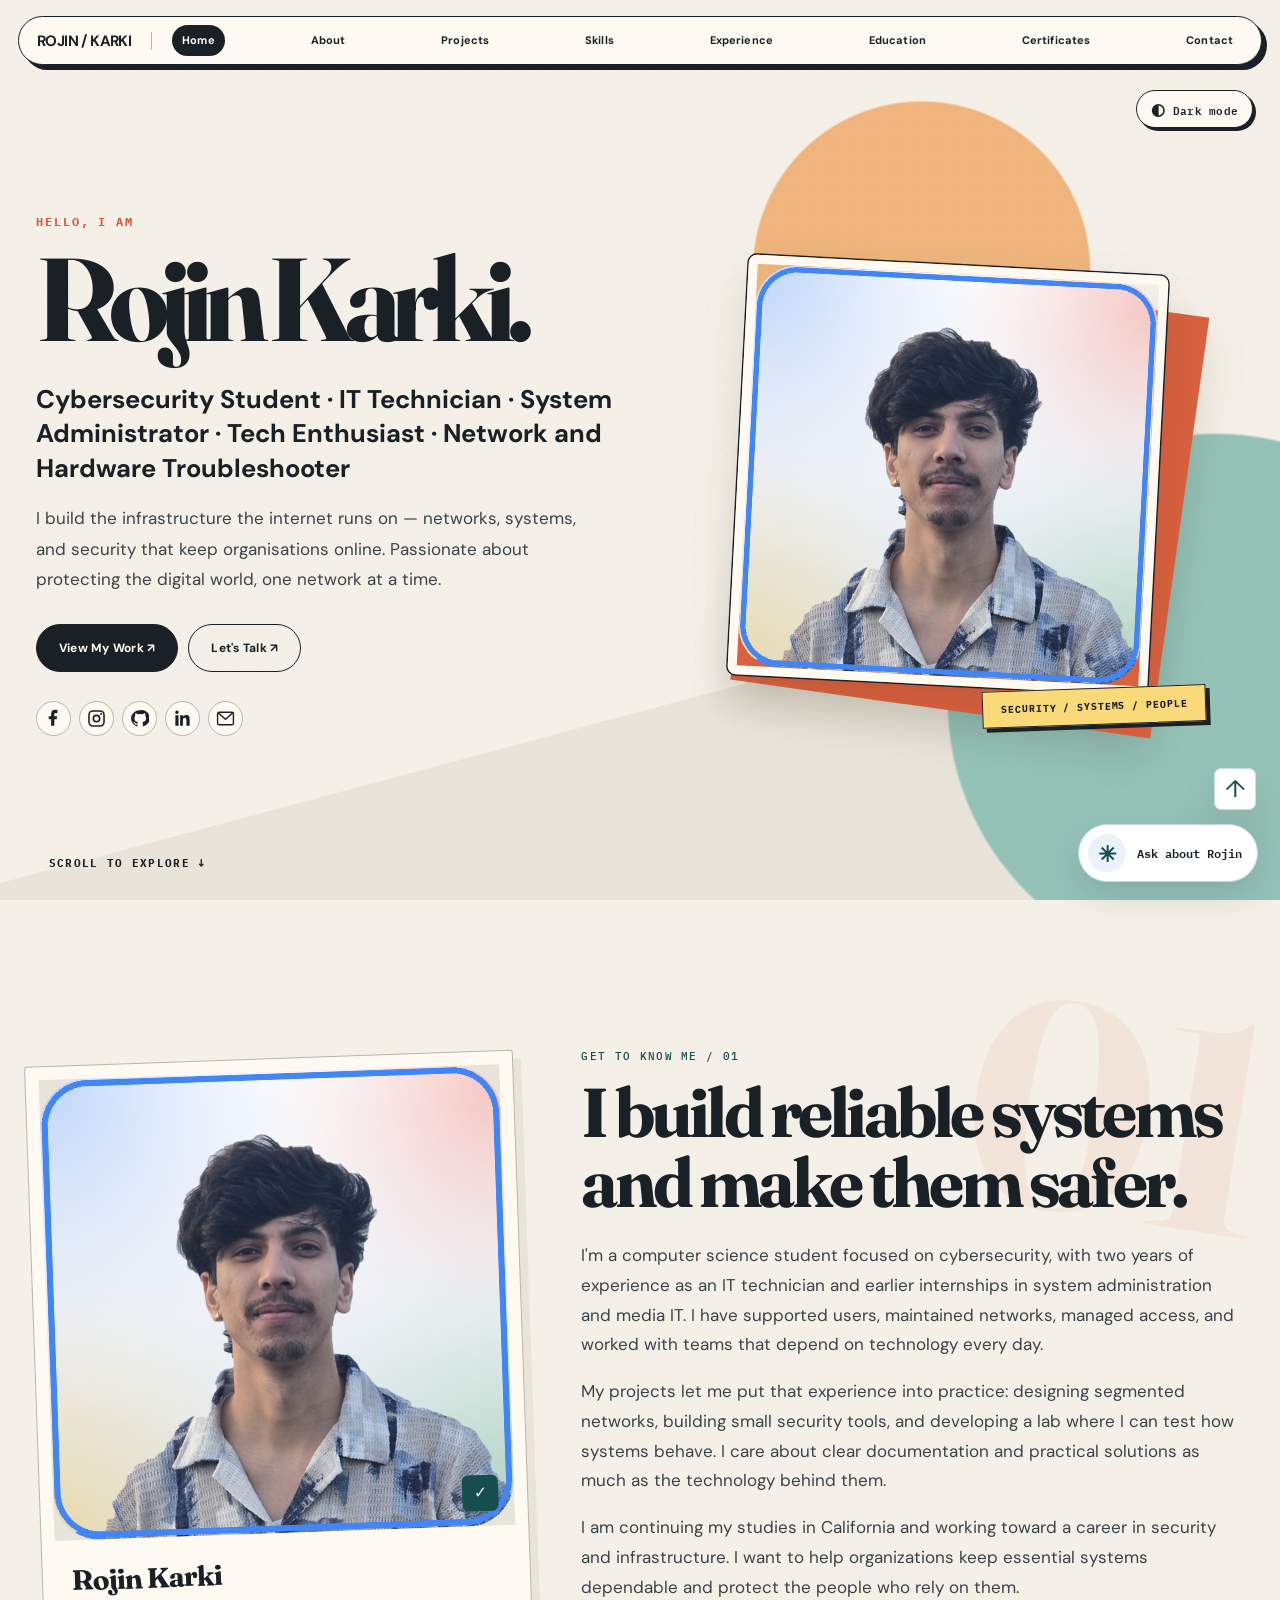
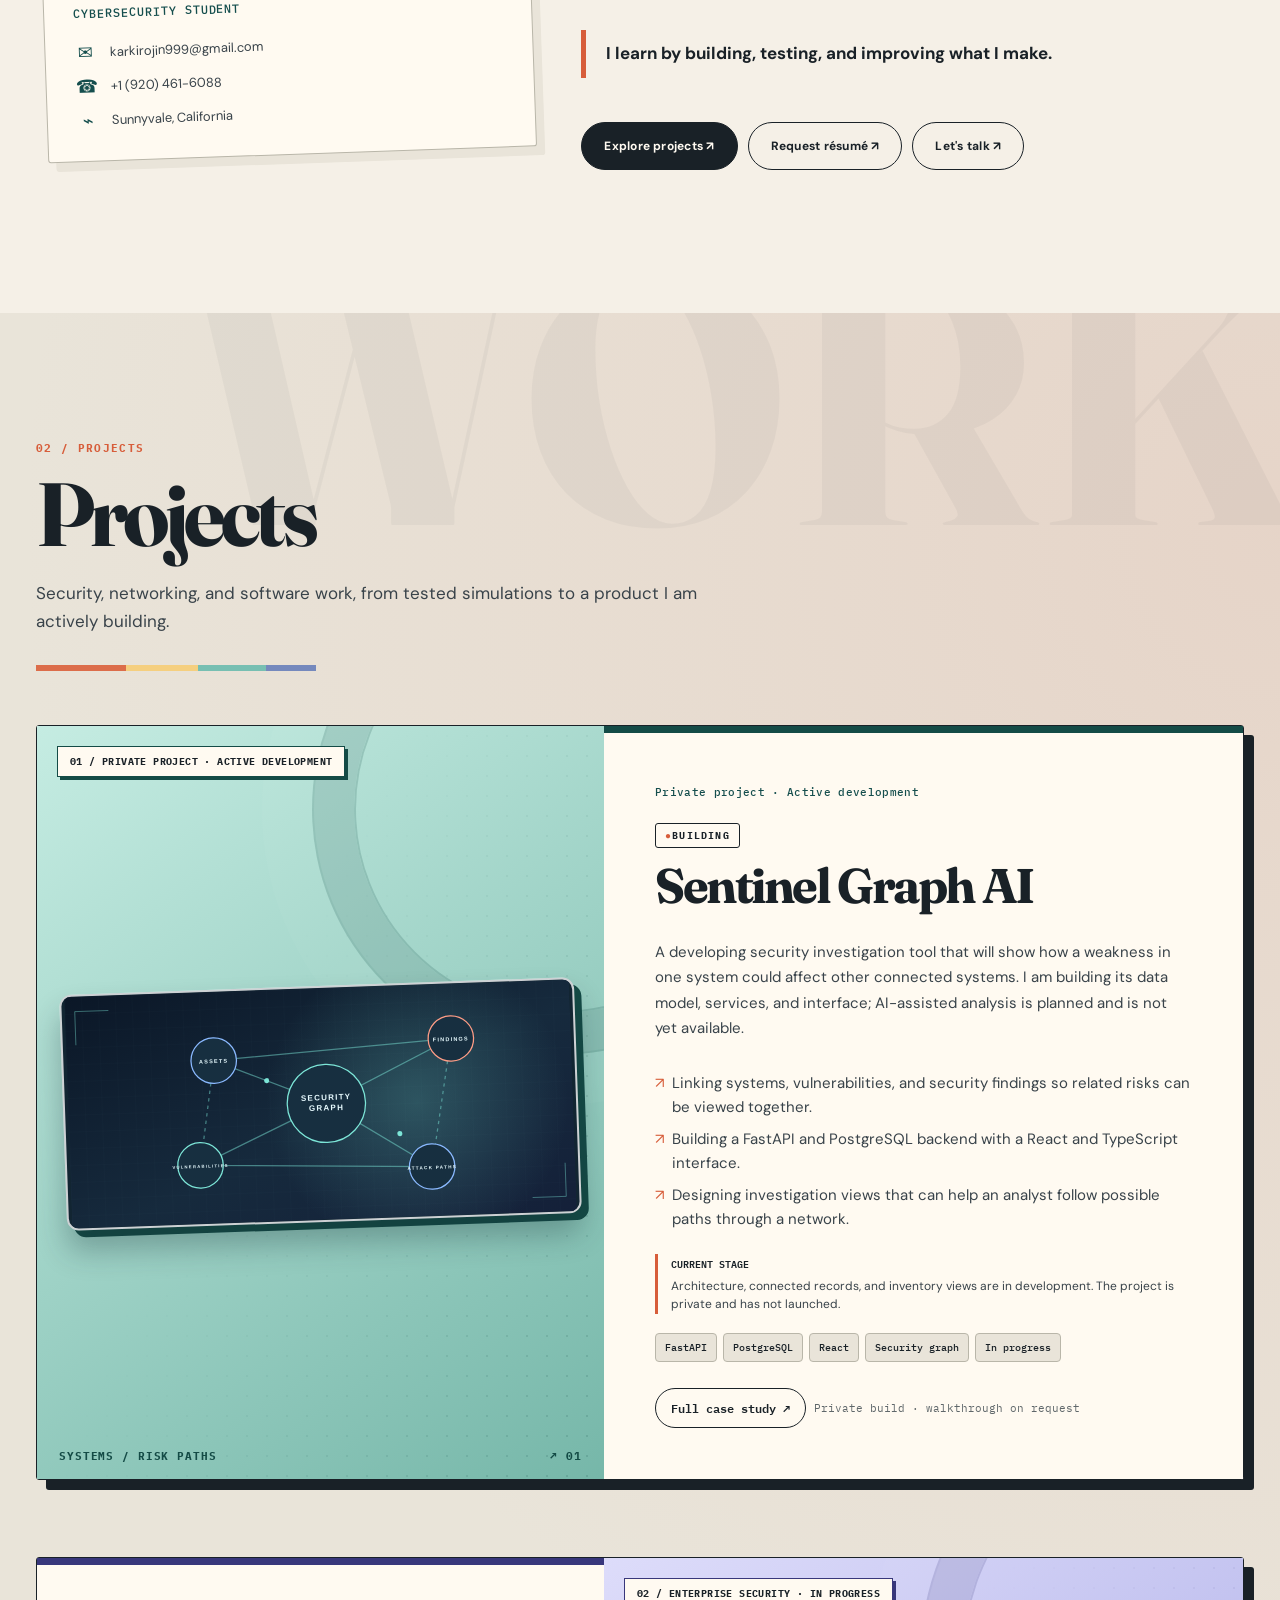
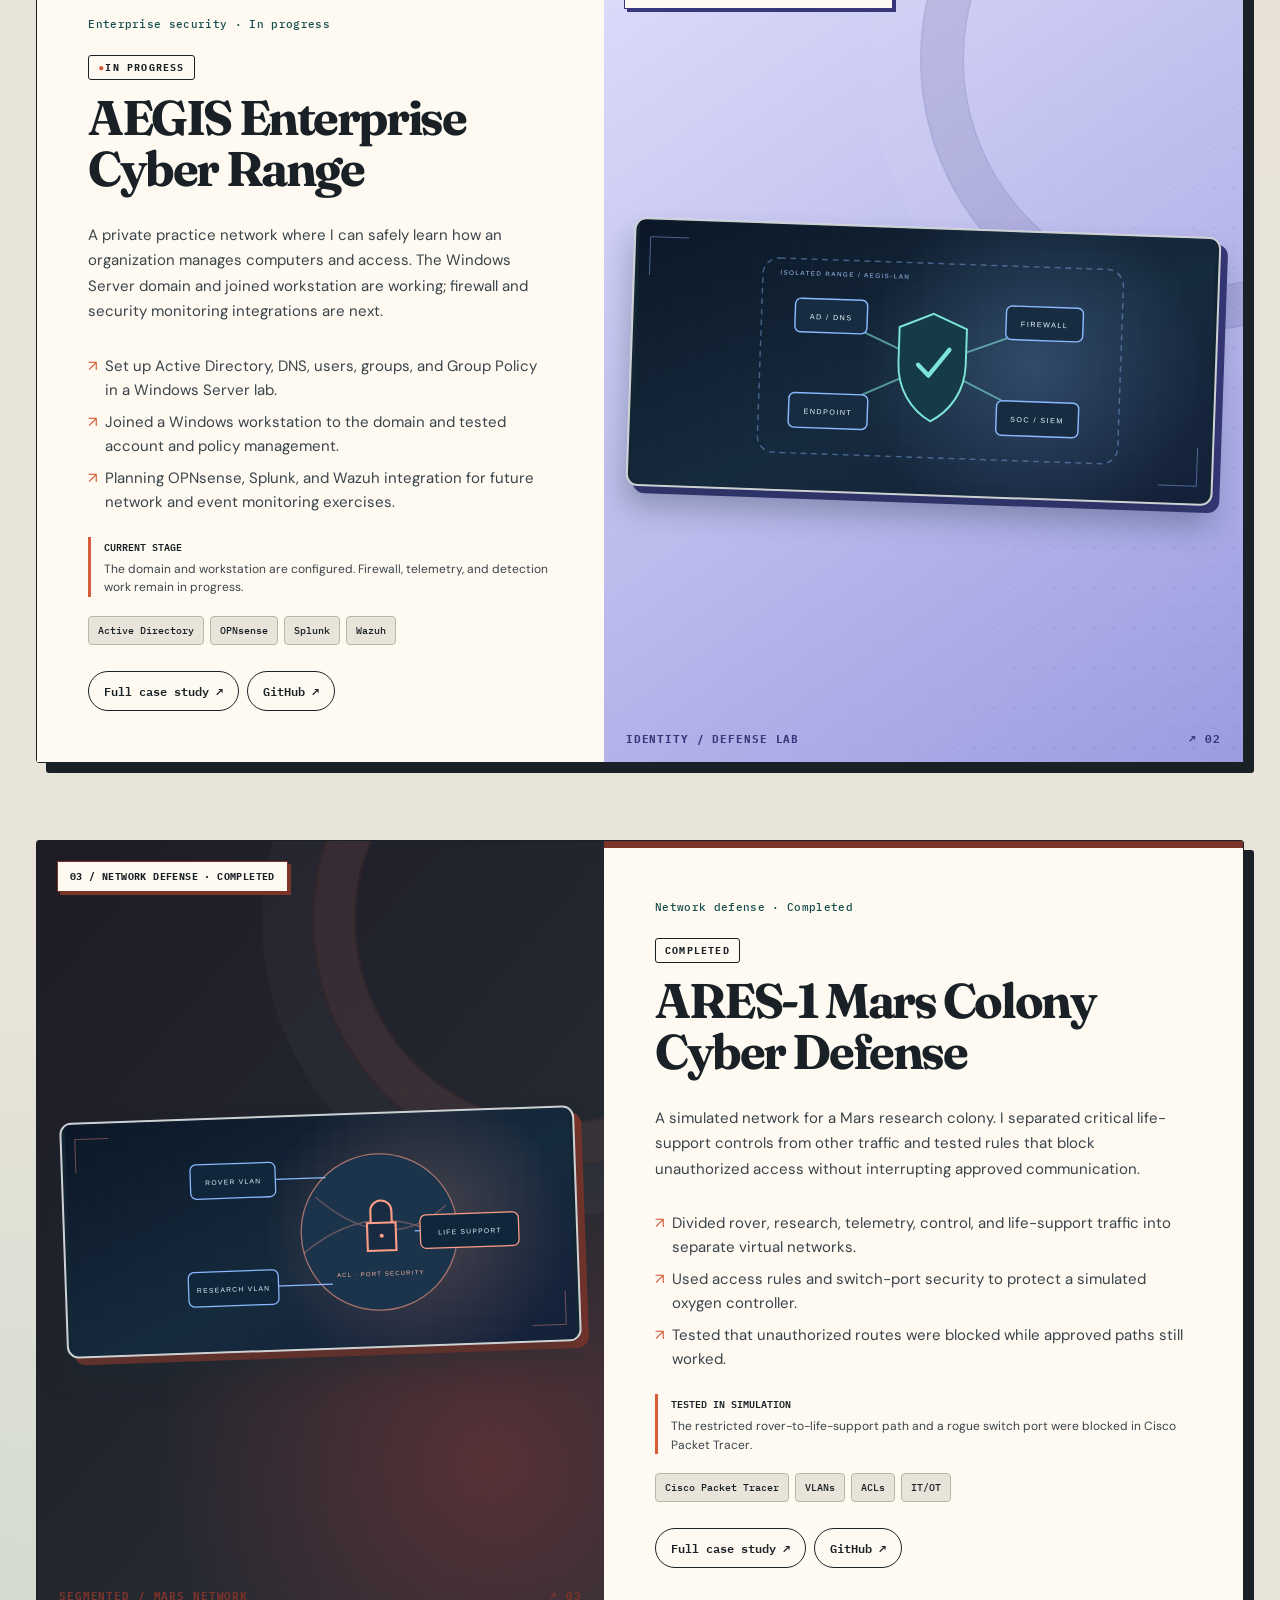
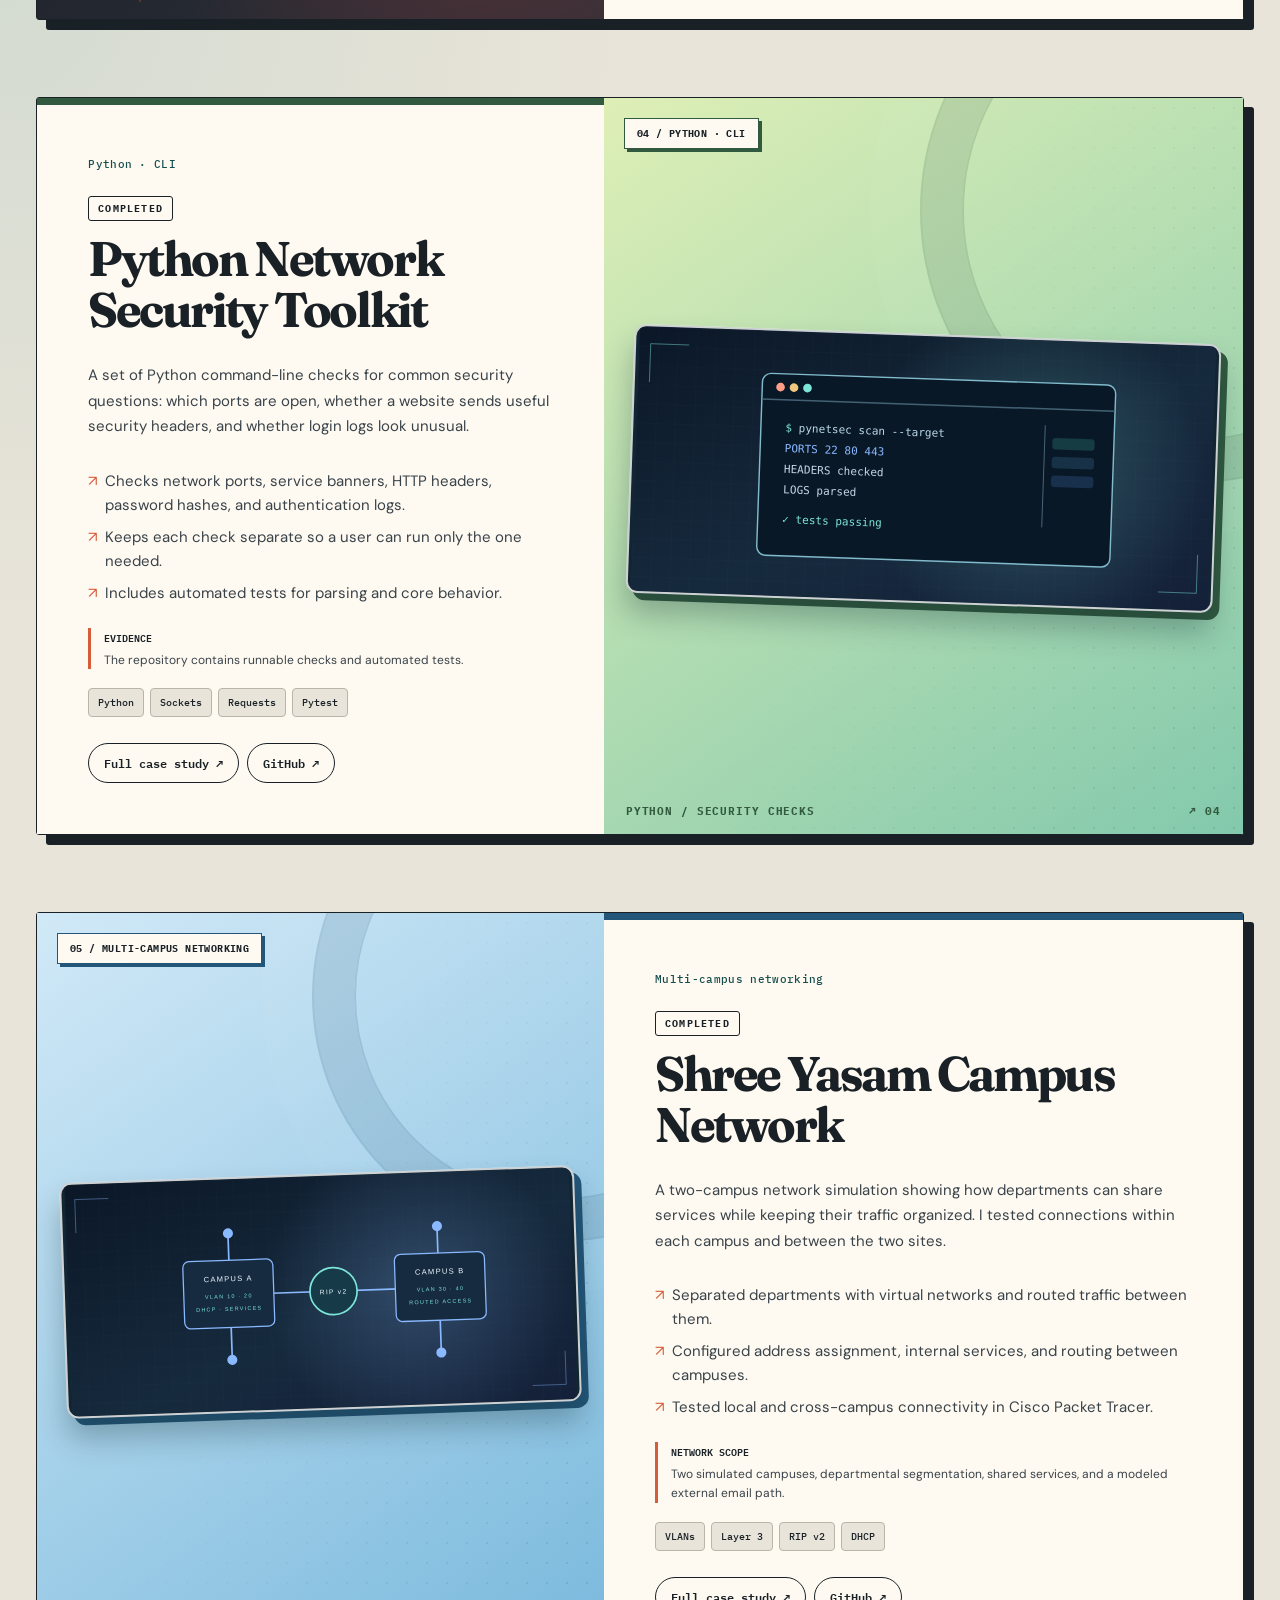
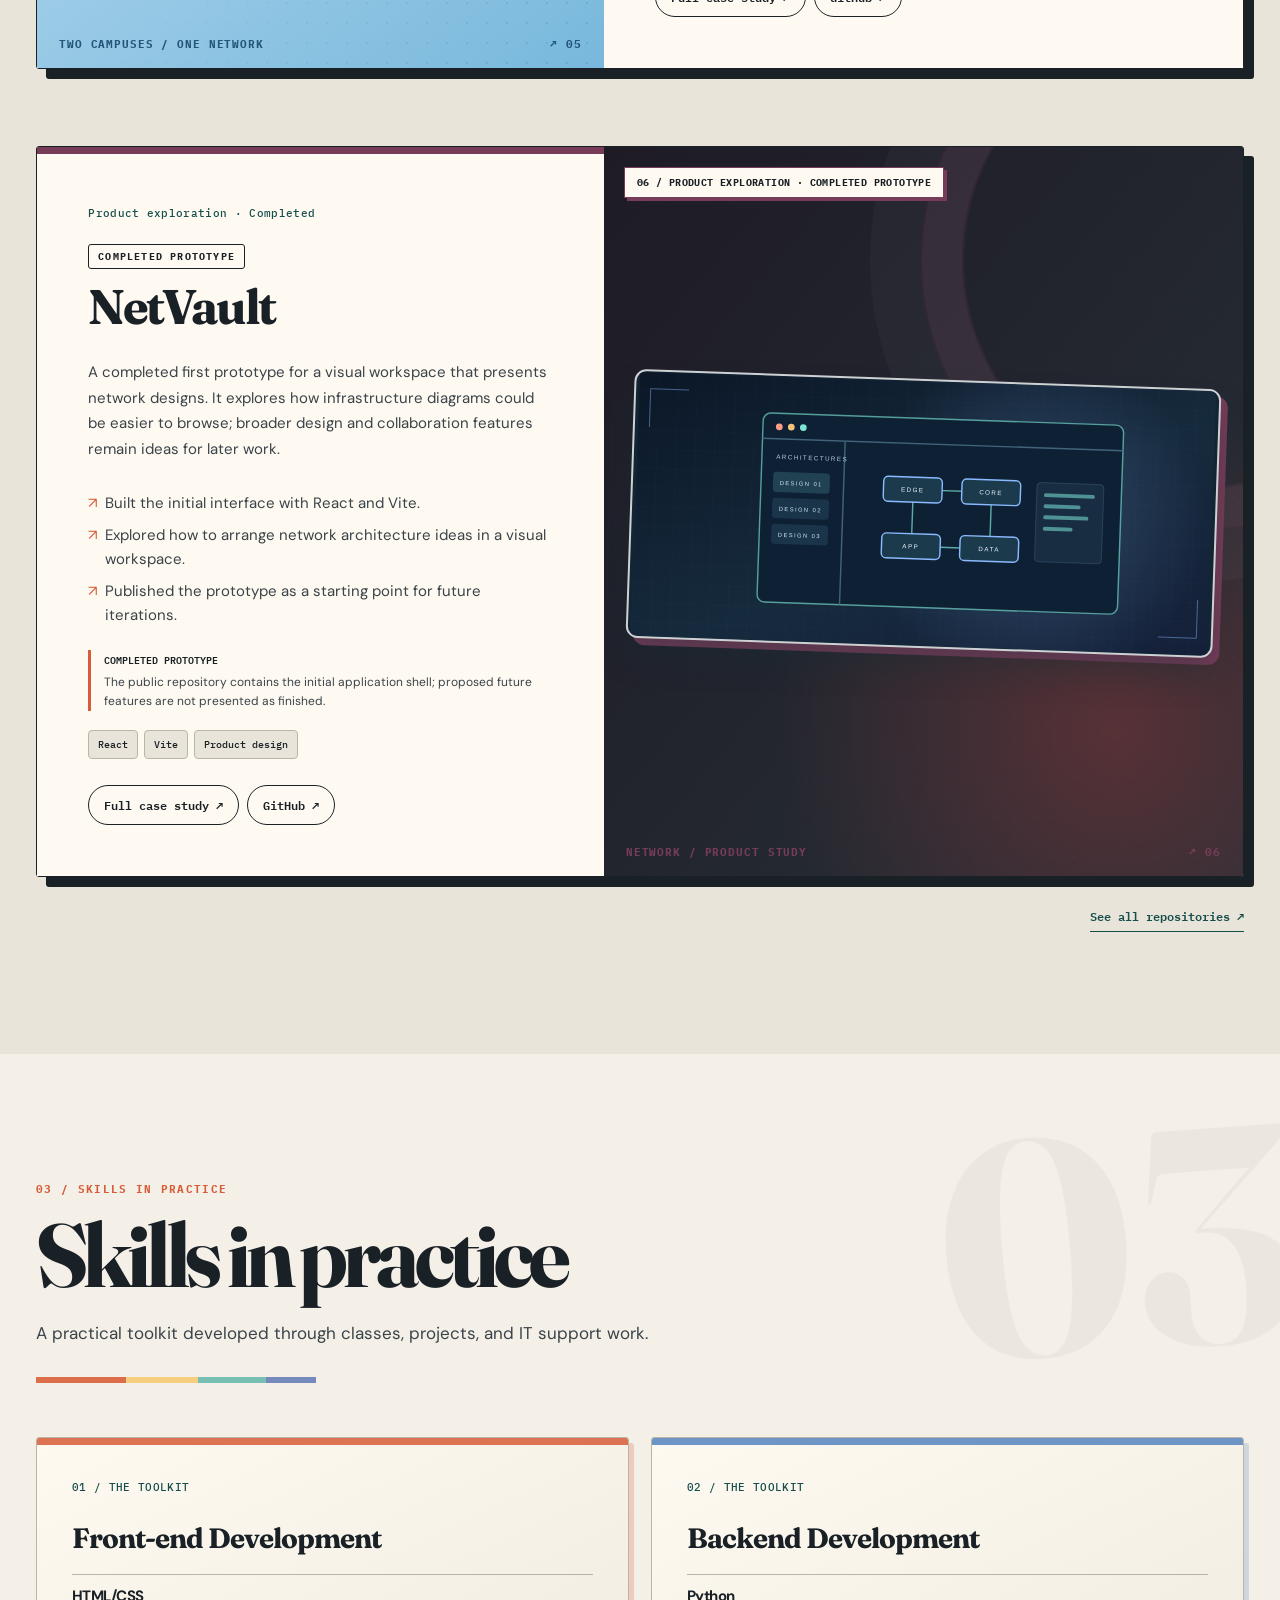
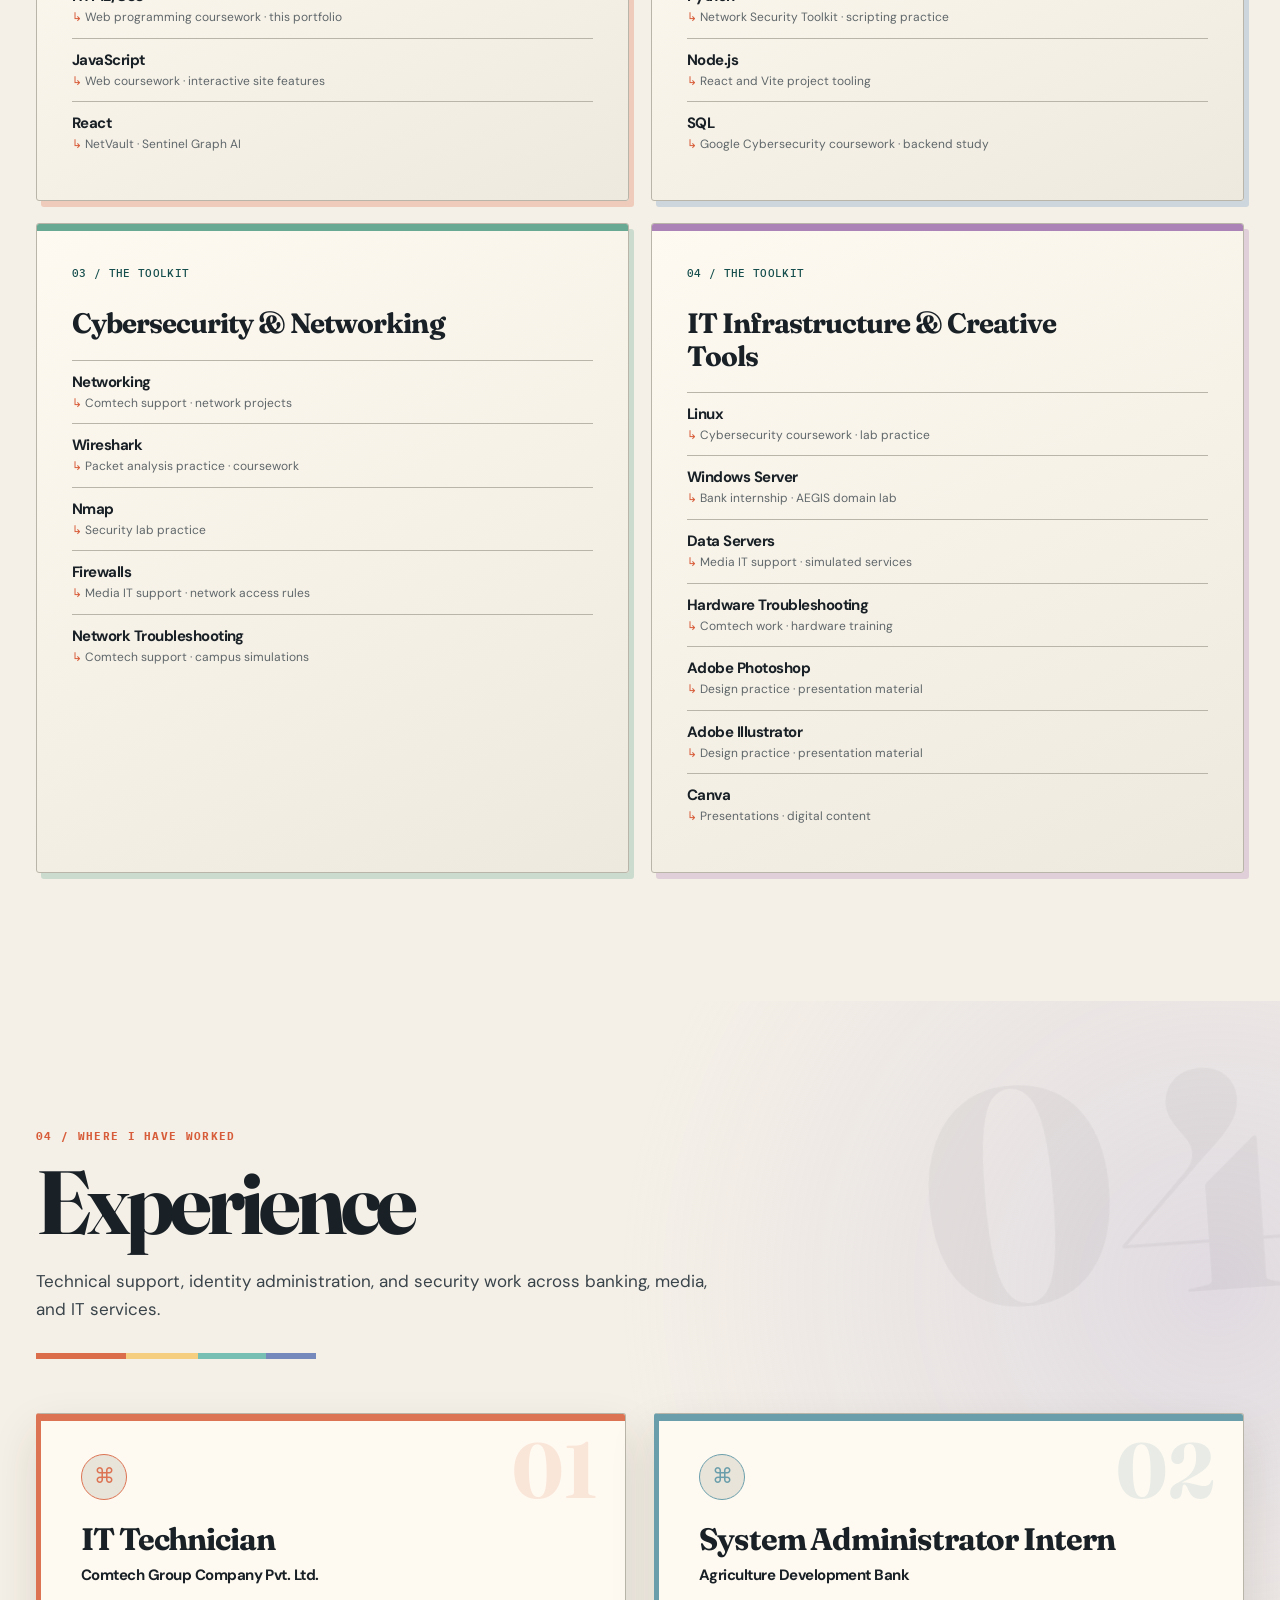
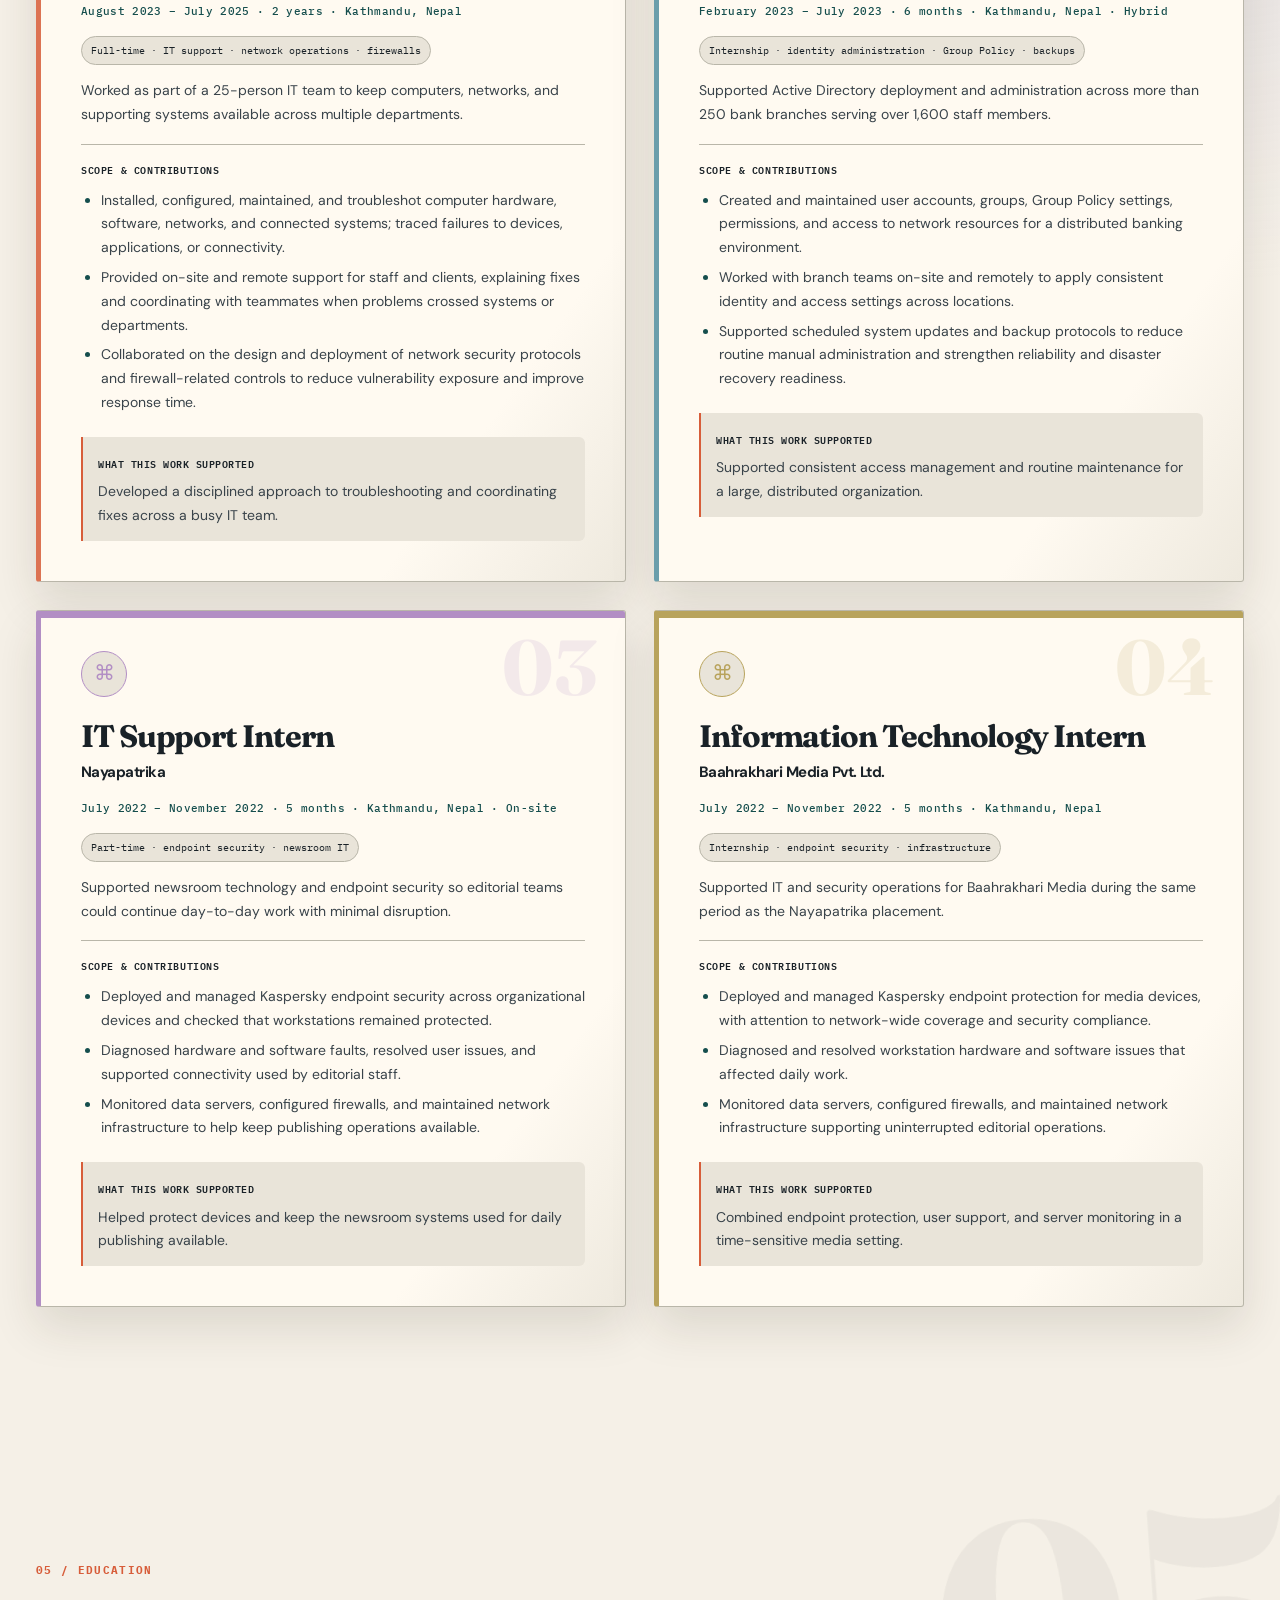
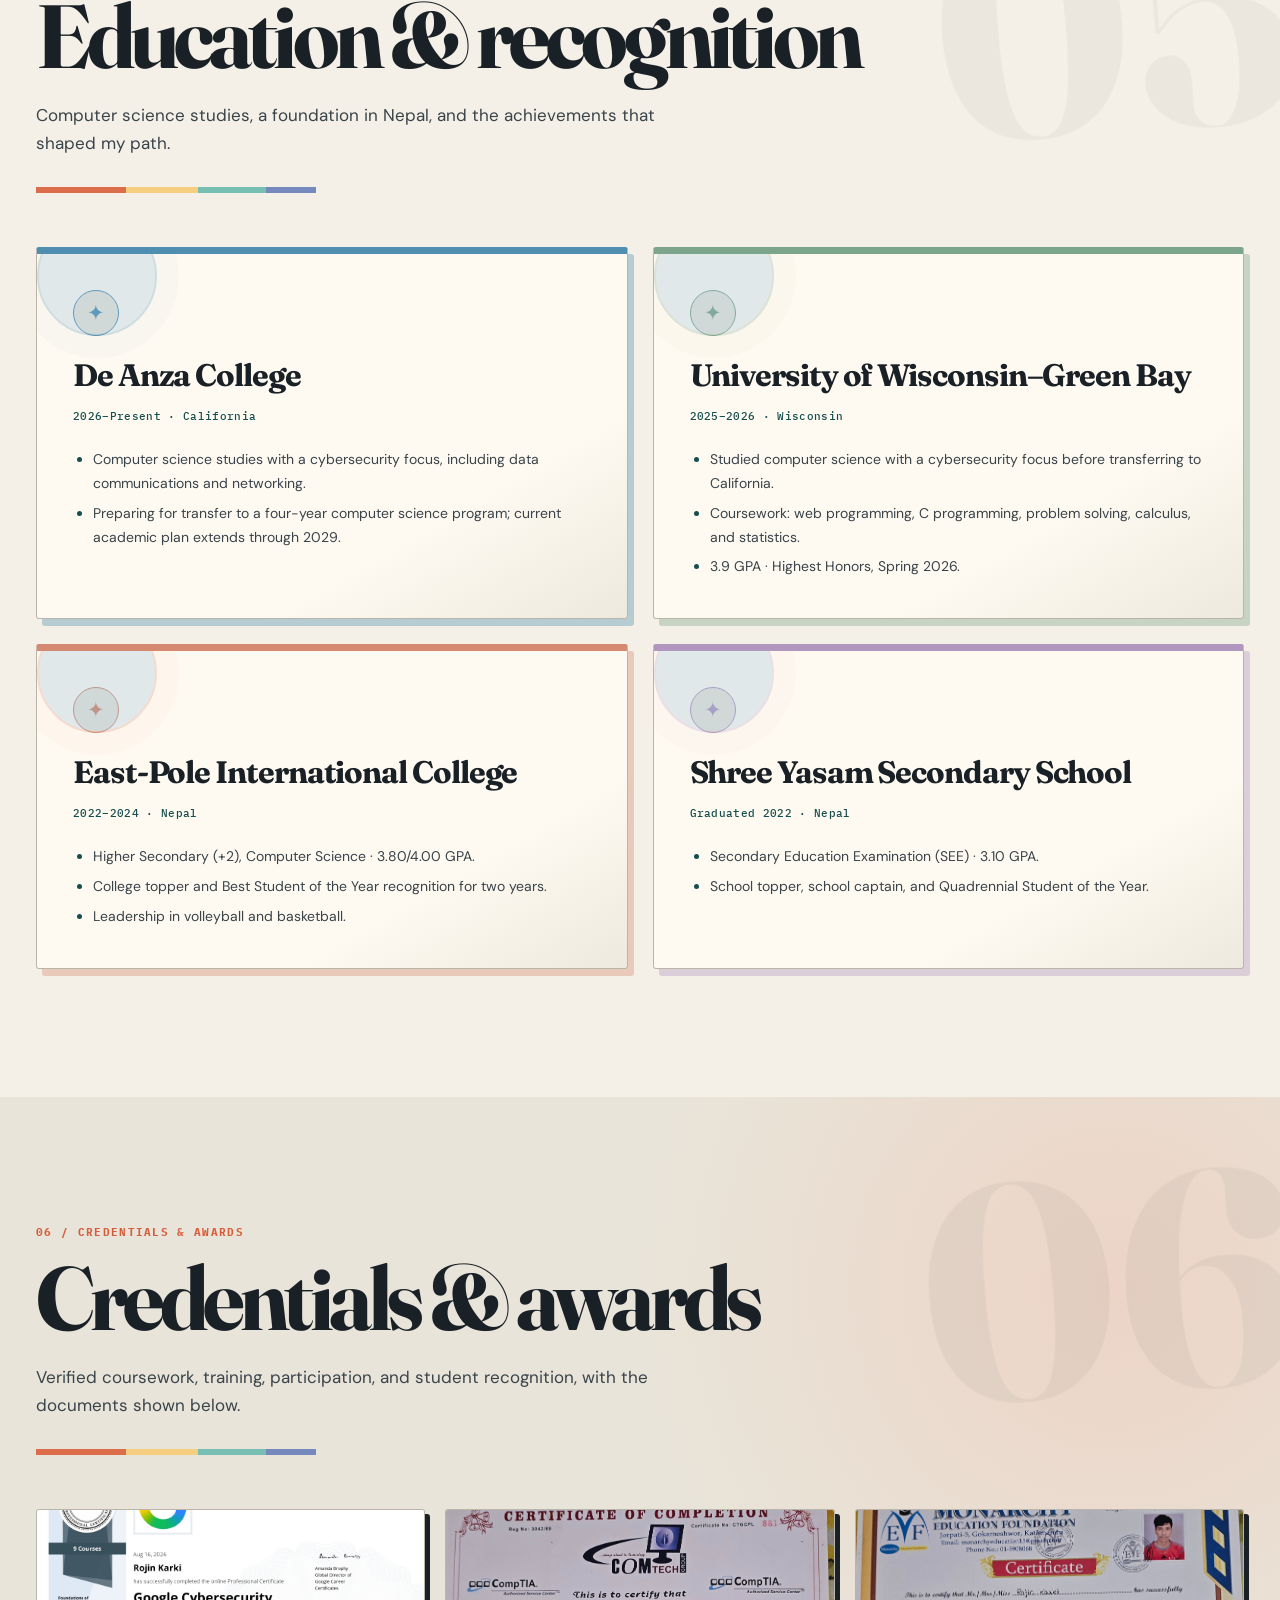
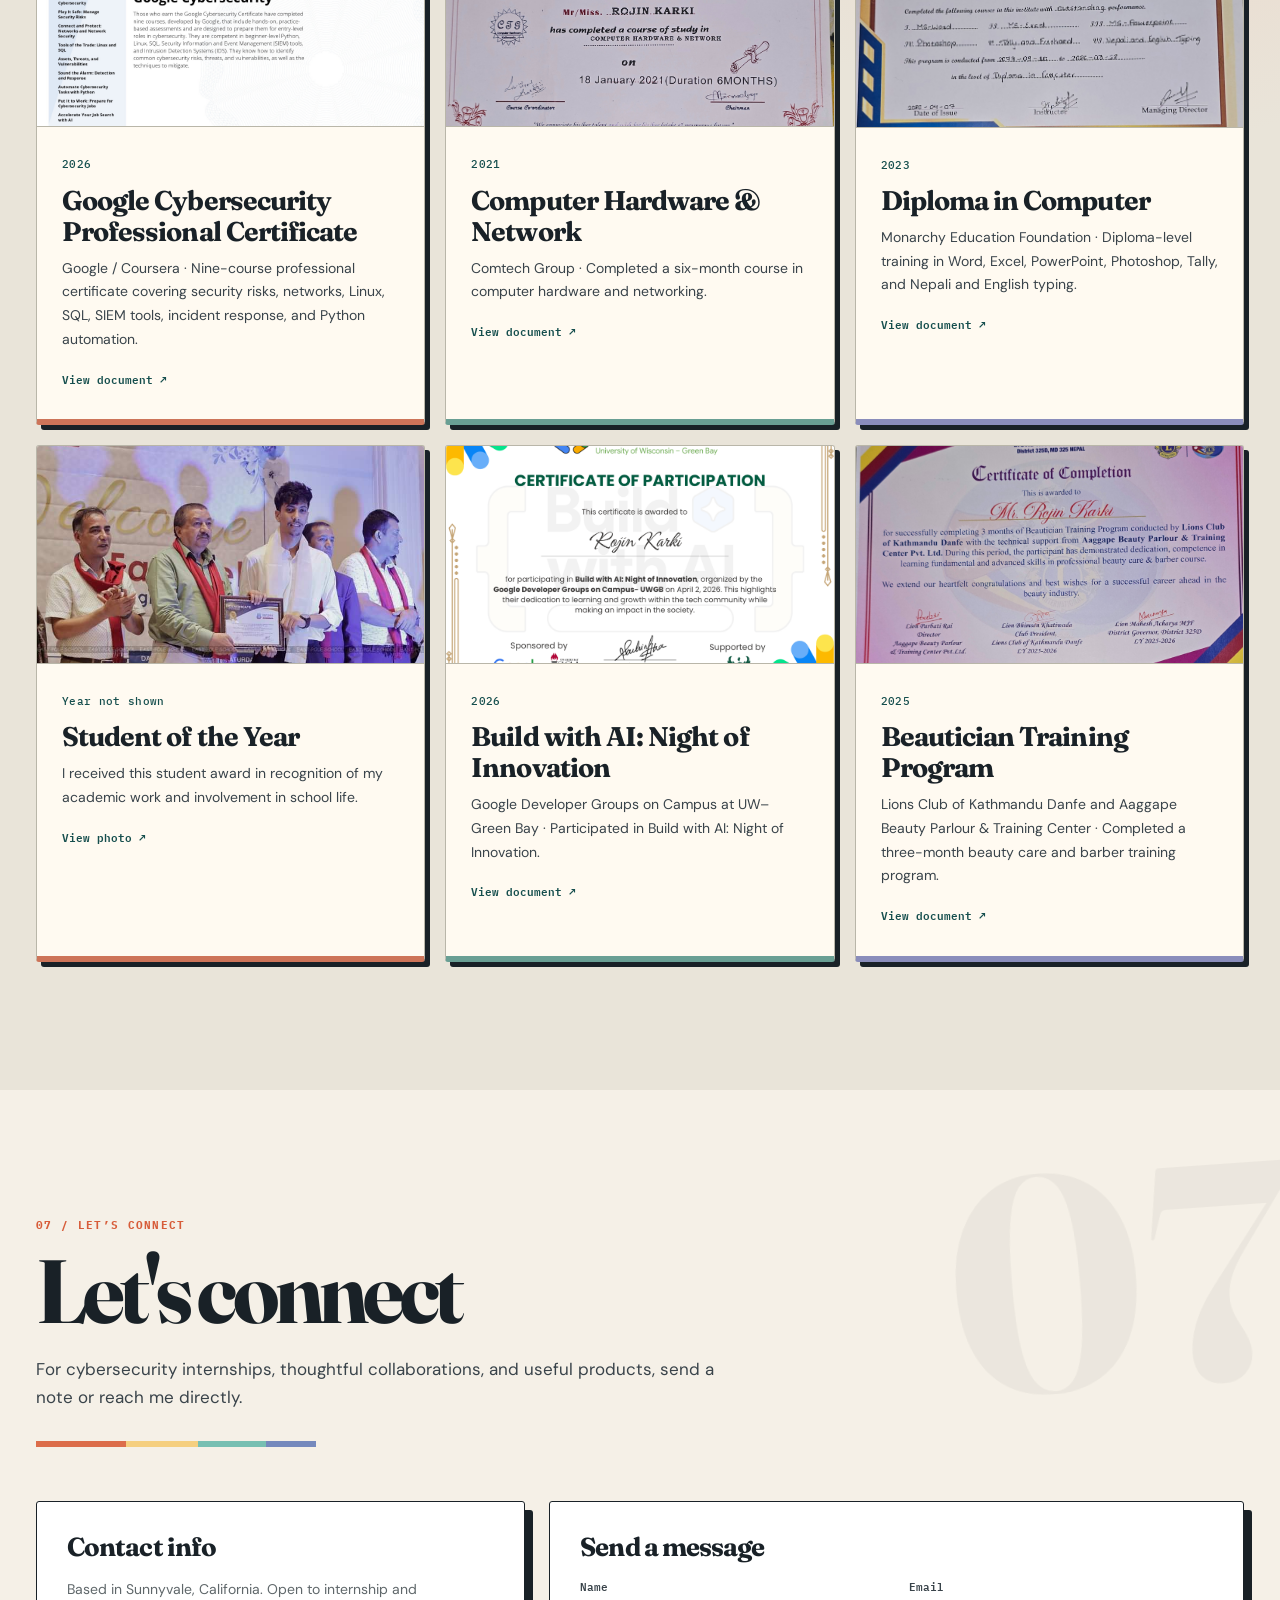
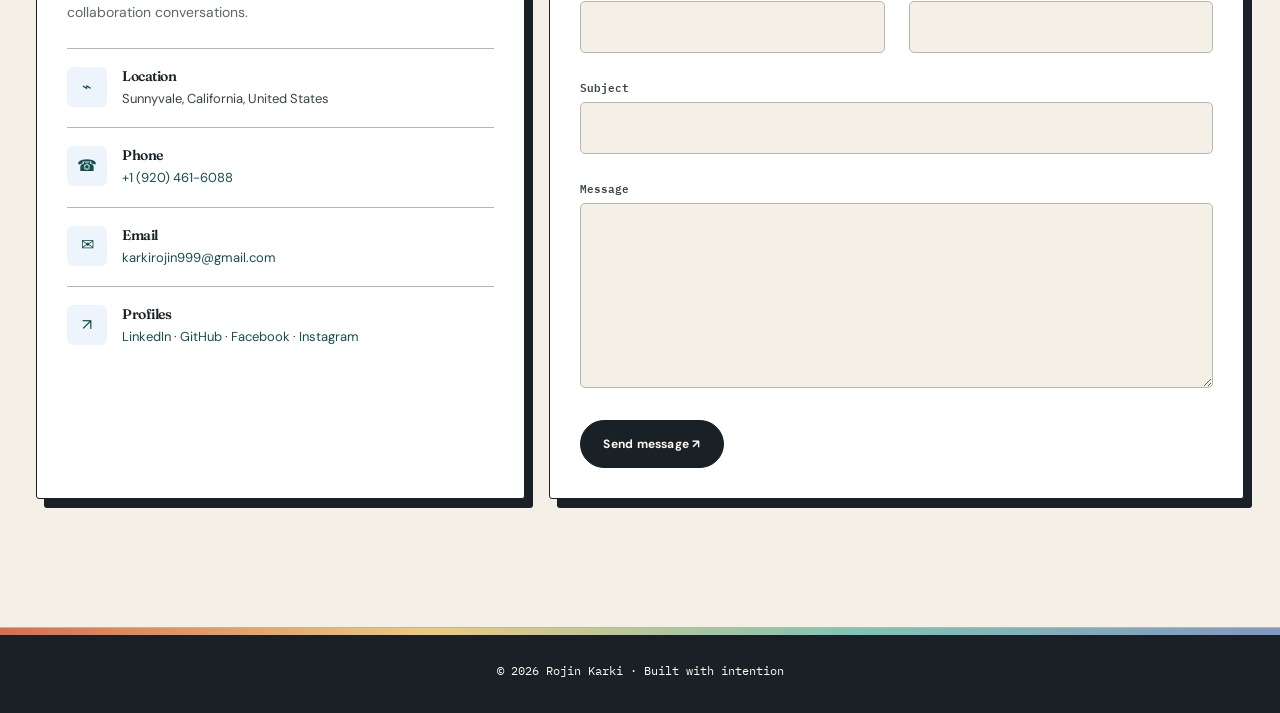
==== commit fc3328a1: "Load animated portfolio chapters" ====
--- a/index.html
+++ b/index.html
@@ -1,5 +1,5 @@
 <!doctype html>
-<html lang="en" data-theme="dark"><head><meta charset="utf-8"><meta name="viewport" content="width=device-width,initial-scale=1"><meta name="theme-color" content="#0b1420"><meta name="description" content="Rojin Karki — cybersecurity, networking and software projects in Sunnyvale, California."><script src="assets/js/theme.js?v=20261004-1"></script><link rel="stylesheet" href="assets/css/main.css"><link rel="stylesheet" href="assets/css/dark-signature.css"><link rel="stylesheet" href="assets/css/light-theme.css"><title>Rojin Karki — Cybersecurity &amp; Software</title><link rel="icon" type="image/svg+xml" href="favicon.svg"><link rel="canonical" href="https://rojinkarki.com.np/"><meta property="og:title" content="Rojin Karki — Cybersecurity &amp; Software"><meta property="og:description" content="Rojin Karki — cybersecurity, networking and software projects in Sunnyvale, California."><meta property="og:type" content="website"><meta property="og:url" content="https://rojinkarki.com.np/"><meta property="og:image" content="https://rojinkarki.com.np/assets/img/profile/profile.png"><link rel="stylesheet" href="assets/css/editorial-scroll.css?v=20261004-5"></head><body class="index-page"><div class="scroll-progress" aria-hidden="true"><span></span></div><a class="skip-link" href="#content">Skip to content</a><button class="header-toggle" type="button" aria-label="Open navigation" aria-controls="navmenu" aria-expanded="false">☰</button><button id="theme-toggle" class="theme-toggle" type="button" aria-label="Switch to light mode"><span class="theme-icon" aria-hidden="true">☀</span><span class="theme-label" aria-hidden="true">Light mode</span></button><header id="header" class="header d-flex flex-column" aria-label="Site navigation"><div class="header-container d-flex flex-column align-items-start"><nav id="navmenu" class="navmenu" aria-label="Main navigation"><ul><li><a href="#hero"><span class="navicon" aria-hidden="true">⌂</span>Home</a></li><li><a href="#about"><span class="navicon" aria-hidden="true">◈</span>About</a></li><li><a href="#Project"><span class="navicon" aria-hidden="true">◇</span>Projects</a></li><li><a href="#Skills"><span class="navicon" aria-hidden="true">⌘</span>Skills</a></li><li><a href="#Experience"><span class="navicon" aria-hidden="true">▤</span>Experience</a></li><li><a href="#Education"><span class="navicon" aria-hidden="true">▥</span>Education</a></li><li><a href="#certifications"><span class="navicon" aria-hidden="true">✦</span>Certificates</a></li><li><a href="#contact"><span class="navicon" aria-hidden="true">↗</span>Contact</a></li></ul></nav><div class="social-links"><a href="https://www.facebook.com/row.jeen.karki/" target="_blank" rel="noopener noreferrer" aria-label="Facebook"><svg viewbox="0 0 24 24" width="19" height="19" fill="currentColor" aria-hidden="true" focusable="false"><path d="M13 21v-8h3l.5-4H13V7c0-1.2.4-2 2-2h2V1.4A26 26 0 0 0 14 1c-3 0-5 1.8-5 5.2V9H6v4h3v8z"></path></svg></a><a href="https://www.instagram.com/rojin_18_404/?hl=en" target="_blank" rel="noopener noreferrer" aria-label="Instagram"><svg viewbox="0 0 24 24" width="19" height="19" fill="currentColor" aria-hidden="true" focusable="false"><rect x="2.5" y="2.5" width="19" height="19" rx="5" fill="none" stroke="currentColor" stroke-width="2"></rect><circle cx="12" cy="12" r="4" fill="none" stroke="currentColor" stroke-width="2"></circle><circle cx="17.8" cy="6.4" r="1.2"></circle></svg></a><a href="https://github.com/Rojinkarki" target="_blank" rel="noopener noreferrer" aria-label="GitHub"><svg viewbox="0 0 24 24" width="19" height="19" fill="currentColor" aria-hidden="true" focusable="false"><path d="M12 1.5a10.5 10.5 0 0 0-3.3 20.5c.5.1.7-.2.7-.5v-1.8c-2.9.6-3.5-1.2-3.5-1.2-.5-1.3-1.2-1.6-1.2-1.6-1-.7.1-.7.1-.7 1.1.1 1.7 1.1 1.7 1.1.9 1.6 2.5 1.1 3.1.8.1-.7.4-1.2.7-1.5-2.3-.3-4.7-1.1-4.7-5.2 0-1.2.4-2.2 1.1-3-.1-.3-.5-1.4.1-3 0 0 1-.3 3.2 1.2a11 11 0 0 1 5.9 0c2.2-1.5 3.2-1.2 3.2-1.2.6 1.6.2 2.7.1 3 .7.8 1.1 1.8 1.1 3 0 4.1-2.4 4.9-4.7 5.2.4.3.7.9.7 1.9v2.9c0 .3.2.6.7.5A10.5 10.5 0 0 0 12 1.5z"></path></svg></a><a href="https://www.linkedin.com/in/rojinkarki/" target="_blank" rel="noopener noreferrer" aria-label="LinkedIn"><svg viewbox="0 0 24 24" width="19" height="19" fill="currentColor" aria-hidden="true" focusable="false"><path d="M3 8h4v13H3zM5 2a2.2 2.2 0 1 0 0 4.4A2.2 2.2 0 0 0 5 2zm4 6h3.8v1.8h.1c.5-1 1.8-2.1 3.7-2.1 4 0 4.4 2.6 4.4 6V21h-4v-6.4c0-1.5 0-3.4-2.1-3.4s-2.4 1.6-2.4 3.3V21H9z"></path></svg></a><a href="mailto:karkirojin999@gmail.com" aria-label="Email"><svg viewbox="0 0 24 24" width="19" height="19" fill="currentColor" aria-hidden="true" focusable="false"><rect x="2" y="4" width="20" height="16" rx="2" fill="none" stroke="currentColor" stroke-width="1.8"></rect><path d="m3 5 9 8 9-8" fill="none" stroke="currentColor" stroke-width="1.8"></path></svg></a></div></div></header><main class="main" id="content">
+<html lang="en" data-theme="dark"><head><meta charset="utf-8"><meta name="viewport" content="width=device-width,initial-scale=1"><meta name="theme-color" content="#0b1420"><meta name="description" content="Rojin Karki — cybersecurity, networking and software projects in Sunnyvale, California."><script src="assets/js/theme.js?v=20261004-1"></script><link rel="stylesheet" href="assets/css/main.css"><link rel="stylesheet" href="assets/css/dark-signature.css"><link rel="stylesheet" href="assets/css/light-theme.css"><title>Rojin Karki — Cybersecurity &amp; Software</title><link rel="icon" type="image/svg+xml" href="favicon.svg"><link rel="canonical" href="https://rojinkarki.com.np/"><meta property="og:title" content="Rojin Karki — Cybersecurity &amp; Software"><meta property="og:description" content="Rojin Karki — cybersecurity, networking and software projects in Sunnyvale, California."><meta property="og:type" content="website"><meta property="og:url" content="https://rojinkarki.com.np/"><meta property="og:image" content="https://rojinkarki.com.np/assets/img/profile/profile.png"><link rel="stylesheet" href="assets/css/editorial-scroll.css?v=20261004-5"><link rel="stylesheet" href="assets/css/section-motion.css?v=20261004-1"></head><body class="index-page"><div class="scroll-progress" aria-hidden="true"><span></span></div><a class="skip-link" href="#content">Skip to content</a><button class="header-toggle" type="button" aria-label="Open navigation" aria-controls="navmenu" aria-expanded="false">☰</button><button id="theme-toggle" class="theme-toggle" type="button" aria-label="Switch to light mode"><span class="theme-icon" aria-hidden="true">☀</span><span class="theme-label" aria-hidden="true">Light mode</span></button><header id="header" class="header d-flex flex-column" aria-label="Site navigation"><div class="header-container d-flex flex-column align-items-start"><nav id="navmenu" class="navmenu" aria-label="Main navigation"><ul><li><a href="#hero"><span class="navicon" aria-hidden="true">⌂</span>Home</a></li><li><a href="#about"><span class="navicon" aria-hidden="true">◈</span>About</a></li><li><a href="#Project"><span class="navicon" aria-hidden="true">◇</span>Projects</a></li><li><a href="#Skills"><span class="navicon" aria-hidden="true">⌘</span>Skills</a></li><li><a href="#Experience"><span class="navicon" aria-hidden="true">▤</span>Experience</a></li><li><a href="#Education"><span class="navicon" aria-hidden="true">▥</span>Education</a></li><li><a href="#certifications"><span class="navicon" aria-hidden="true">✦</span>Certificates</a></li><li><a href="#contact"><span class="navicon" aria-hidden="true">↗</span>Contact</a></li></ul></nav><div class="social-links"><a href="https://www.facebook.com/row.jeen.karki/" target="_blank" rel="noopener noreferrer" aria-label="Facebook"><svg viewbox="0 0 24 24" width="19" height="19" fill="currentColor" aria-hidden="true" focusable="false"><path d="M13 21v-8h3l.5-4H13V7c0-1.2.4-2 2-2h2V1.4A26 26 0 0 0 14 1c-3 0-5 1.8-5 5.2V9H6v4h3v8z"></path></svg></a><a href="https://www.instagram.com/rojin_18_404/?hl=en" target="_blank" rel="noopener noreferrer" aria-label="Instagram"><svg viewbox="0 0 24 24" width="19" height="19" fill="currentColor" aria-hidden="true" focusable="false"><rect x="2.5" y="2.5" width="19" height="19" rx="5" fill="none" stroke="currentColor" stroke-width="2"></rect><circle cx="12" cy="12" r="4" fill="none" stroke="currentColor" stroke-width="2"></circle><circle cx="17.8" cy="6.4" r="1.2"></circle></svg></a><a href="https://github.com/Rojinkarki" target="_blank" rel="noopener noreferrer" aria-label="GitHub"><svg viewbox="0 0 24 24" width="19" height="19" fill="currentColor" aria-hidden="true" focusable="false"><path d="M12 1.5a10.5 10.5 0 0 0-3.3 20.5c.5.1.7-.2.7-.5v-1.8c-2.9.6-3.5-1.2-3.5-1.2-.5-1.3-1.2-1.6-1.2-1.6-1-.7.1-.7.1-.7 1.1.1 1.7 1.1 1.7 1.1.9 1.6 2.5 1.1 3.1.8.1-.7.4-1.2.7-1.5-2.3-.3-4.7-1.1-4.7-5.2 0-1.2.4-2.2 1.1-3-.1-.3-.5-1.4.1-3 0 0 1-.3 3.2 1.2a11 11 0 0 1 5.9 0c2.2-1.5 3.2-1.2 3.2-1.2.6 1.6.2 2.7.1 3 .7.8 1.1 1.8 1.1 3 0 4.1-2.4 4.9-4.7 5.2.4.3.7.9.7 1.9v2.9c0 .3.2.6.7.5A10.5 10.5 0 0 0 12 1.5z"></path></svg></a><a href="https://www.linkedin.com/in/rojinkarki/" target="_blank" rel="noopener noreferrer" aria-label="LinkedIn"><svg viewbox="0 0 24 24" width="19" height="19" fill="currentColor" aria-hidden="true" focusable="false"><path d="M3 8h4v13H3zM5 2a2.2 2.2 0 1 0 0 4.4A2.2 2.2 0 0 0 5 2zm4 6h3.8v1.8h.1c.5-1 1.8-2.1 3.7-2.1 4 0 4.4 2.6 4.4 6V21h-4v-6.4c0-1.5 0-3.4-2.1-3.4s-2.4 1.6-2.4 3.3V21H9z"></path></svg></a><a href="mailto:karkirojin999@gmail.com" aria-label="Email"><svg viewbox="0 0 24 24" width="19" height="19" fill="currentColor" aria-hidden="true" focusable="false"><rect x="2" y="4" width="20" height="16" rx="2" fill="none" stroke="currentColor" stroke-width="1.8"></rect><path d="m3 5 9 8 9-8" fill="none" stroke="currentColor" stroke-width="1.8"></path></svg></a></div></div></header><main class="main" id="content">
 <section id="hero" class="hero section"><div class="background-elements" aria-hidden="true"><div class="bg-circle circle-1"></div><div class="bg-circle circle-2"></div></div><div class="hero-content"><div class="container"><div class="row align-items-center"><div class="col-lg-6"><div class="hero-text"><h1>Rojin Karki.</h1><p class="lead">Cybersecurity Student · IT Technician · System Administrator · Tech Enthusiast · Network and Hardware Troubleshooter</p><p class="description">I build the infrastructure the internet runs on — networks, systems, and security that keep organisations online. Passionate about protecting the digital world, one network at a time.</p><div class="hero-actions"><a class="btn btn-primary" href="#Project">View My Work ↗</a><a class="btn btn-outline" href="#contact">Let's Talk ↗</a></div><div class="social-links"><a href="https://www.facebook.com/row.jeen.karki/" target="_blank" rel="noopener noreferrer" aria-label="Facebook"><svg viewbox="0 0 24 24" width="19" height="19" fill="currentColor" aria-hidden="true" focusable="false"><path d="M13 21v-8h3l.5-4H13V7c0-1.2.4-2 2-2h2V1.4A26 26 0 0 0 14 1c-3 0-5 1.8-5 5.2V9H6v4h3v8z"></path></svg></a><a href="https://www.instagram.com/rojin_18_404/?hl=en" target="_blank" rel="noopener noreferrer" aria-label="Instagram"><svg viewbox="0 0 24 24" width="19" height="19" fill="currentColor" aria-hidden="true" focusable="false"><rect x="2.5" y="2.5" width="19" height="19" rx="5" fill="none" stroke="currentColor" stroke-width="2"></rect><circle cx="12" cy="12" r="4" fill="none" stroke="currentColor" stroke-width="2"></circle><circle cx="17.8" cy="6.4" r="1.2"></circle></svg></a><a href="https://github.com/Rojinkarki" target="_blank" rel="noopener noreferrer" aria-label="GitHub"><svg viewbox="0 0 24 24" width="19" height="19" fill="currentColor" aria-hidden="true" focusable="false"><path d="M12 1.5a10.5 10.5 0 0 0-3.3 20.5c.5.1.7-.2.7-.5v-1.8c-2.9.6-3.5-1.2-3.5-1.2-.5-1.3-1.2-1.6-1.2-1.6-1-.7.1-.7.1-.7 1.1.1 1.7 1.1 1.7 1.1.9 1.6 2.5 1.1 3.1.8.1-.7.4-1.2.7-1.5-2.3-.3-4.7-1.1-4.7-5.2 0-1.2.4-2.2 1.1-3-.1-.3-.5-1.4.1-3 0 0 1-.3 3.2 1.2a11 11 0 0 1 5.9 0c2.2-1.5 3.2-1.2 3.2-1.2.6 1.6.2 2.7.1 3 .7.8 1.1 1.8 1.1 3 0 4.1-2.4 4.9-4.7 5.2.4.3.7.9.7 1.9v2.9c0 .3.2.6.7.5A10.5 10.5 0 0 0 12 1.5z"></path></svg></a><a href="https://www.linkedin.com/in/rojinkarki/" target="_blank" rel="noopener noreferrer" aria-label="LinkedIn"><svg viewbox="0 0 24 24" width="19" height="19" fill="currentColor" aria-hidden="true" focusable="false"><path d="M3 8h4v13H3zM5 2a2.2 2.2 0 1 0 0 4.4A2.2 2.2 0 0 0 5 2zm4 6h3.8v1.8h.1c.5-1 1.8-2.1 3.7-2.1 4 0 4.4 2.6 4.4 6V21h-4v-6.4c0-1.5 0-3.4-2.1-3.4s-2.4 1.6-2.4 3.3V21H9z"></path></svg></a><a href="mailto:karkirojin999@gmail.com" aria-label="Email"><svg viewbox="0 0 24 24" width="19" height="19" fill="currentColor" aria-hidden="true" focusable="false"><rect x="2" y="4" width="20" height="16" rx="2" fill="none" stroke="currentColor" stroke-width="1.8"></rect><path d="m3 5 9 8 9-8" fill="none" stroke="currentColor" stroke-width="1.8"></path></svg></a></div></div></div><div class="col-lg-6"><div class="hero-visual"><div class="profile-container"><div class="profile-background"></div><img class="profile-image" src="assets/img/profile/profile.png" alt="Portrait of Rojin Karki"></div></div></div></div></div></div></section>
 <section id="about" class="about section"><div class="container"><div class="row align-items-center"><div class="col-lg-5"><div class="profile-card"><div class="profile-header"><div class="profile-image"><img src="assets/img/profile/profile.png" alt="Portrait of Rojin Karki" loading="lazy"></div><div class="profile-badge" aria-hidden="true">✓</div></div><div class="profile-content"><h3>Rojin Karki</h3><p class="profession">Cybersecurity Student</p><div class="contact-links"><a class="contact-item" href="mailto:karkirojin999@gmail.com"><span aria-hidden="true">✉</span>karkirojin999@gmail.com</a><a class="contact-item" href="tel:+19204616088"><span aria-hidden="true">☎</span>+1 (920) 461-6088</a><span class="contact-item"><span aria-hidden="true">⌁</span>Sunnyvale, California</span></div></div></div></div><div class="col-lg-7"><div class="about-content"><div class="section-header"><span class="badge-text">Get to know me / 01</span><h3>I build reliable systems and make them safer.</h3></div><div class="description"><p>I'm a computer science student focused on cybersecurity, with two years of experience as an IT technician and earlier internships in system administration and media IT. I have supported users, maintained networks, managed access, and worked with teams that depend on technology every day.</p><p>My projects let me put that experience into practice: designing segmented networks, building small security tools, and developing a lab where I can test how systems behave. I care about clear documentation and practical solutions as much as the technology behind them.</p><p>I am continuing my studies in California and working toward a career in security and infrastructure. I want to help organizations keep essential systems dependable and protect the people who rely on them.</p><p>I learn by building, testing, and improving what I make.</p></div><div class="cta-section"><a class="btn btn-primary" href="#Project">Explore projects ↗</a><a class="btn btn-outline" href="mailto:karkirojin999@gmail.com?subject=Resume%20request">Request résumé ↗</a><a class="btn btn-outline" href="#contact">Let's talk ↗</a></div></div></div></div></div></section>
 <section id="Project" class="projects section"><div class="container section-title"><h2>Projects</h2><p>Security, networking, and software work, from tested simulations to a product I am actively building.</p></div><div class="container"><div class="project-grid"><article class="project-card featured-project" id="project-sentinel-graph-ai"><div class="project-visual"><img class="project-art" src="assets/img/projects/sentinel-graph.svg" alt="" loading="lazy"><span>01 / Private project · Active development</span><div class="visual-footer" aria-hidden="true"><b>SYSTEMS / RISK PATHS</b><b>↗ 01</b></div></div><div class="project-content"><div class="education-date">Private project · Active development</div><span class="project-status is-building">BUILDING</span><h3>Sentinel Graph AI</h3><p>A developing security investigation tool that will show how a weakness in one system could affect other connected systems. I am building its data model, services, and interface; AI-assisted analysis is planned and is not yet available.</p><ul class="project-highlights"><li>Linking systems, vulnerabilities, and security findings so related risks can be viewed together.</li><li>Building a FastAPI and PostgreSQL backend with a React and TypeScript interface.</li><li>Designing investigation views that can help an analyst follow possible paths through a network.</li></ul><div class="project-proof"><b>Current stage</b> Architecture, connected records, and inventory views are in development. The project is private and has not launched.</div><div class="project-tech"><span>FastAPI</span><span>PostgreSQL</span><span>React</span><span>Security graph</span><span>In progress</span></div><div class="project-buttons"><a class="btn-project" href="portfolio-details.html#sentinel-graph-ai">Full case study ↗</a><span class="private-status">Private build · walkthrough on request</span></div></div></article><article class="project-card" id="project-aegis"><div class="project-visual"><img class="project-art" src="assets/img/projects/aegis-cyber-range.svg" alt="" loading="lazy"><span>02 / Enterprise security · In progress</span><div class="visual-footer" aria-hidden="true"><b>IDENTITY / DEFENSE LAB</b><b>↗ 02</b></div></div><div class="project-content"><div class="education-date">Enterprise security · In progress</div><span class="project-status is-building">IN PROGRESS</span><h3>AEGIS Enterprise Cyber Range</h3><p>A private practice network where I can safely learn how an organization manages computers and access. The Windows Server domain and joined workstation are working; firewall and security monitoring integrations are next.</p><ul class="project-highlights"><li>Set up Active Directory, DNS, users, groups, and Group Policy in a Windows Server lab.</li><li>Joined a Windows workstation to the domain and tested account and policy management.</li><li>Planning OPNsense, Splunk, and Wazuh integration for future network and event monitoring exercises.</li></ul><div class="project-proof"><b>Current stage</b> The domain and workstation are configured. Firewall, telemetry, and detection work remain in progress.</div><div class="project-tech"><span>Active Directory</span><span>OPNsense</span><span>Splunk</span><span>Wazuh</span></div><div class="project-buttons"><a class="btn-project" href="portfolio-details.html#aegis">Full case study ↗</a><a href="https://github.com/Rojinkarki/AEGIS-Enterprise-Cybersecurity-Home-Lab" target="_blank" rel="noopener noreferrer" class="btn-project secondary-link">GitHub ↗</a></div></div></article><article class="project-card" id="project-ares-1"><div class="project-visual"><img class="project-art" src="assets/img/projects/ares-defense.svg" alt="" loading="lazy"><span>03 / Network defense · Completed</span><div class="visual-footer" aria-hidden="true"><b>SEGMENTED / MARS NETWORK</b><b>↗ 03</b></div></div><div class="project-content"><div class="education-date">Network defense · Completed</div><span class="project-status is-complete">COMPLETED</span><h3>ARES-1 Mars Colony Cyber Defense</h3><p>A simulated network for a Mars research colony. I separated critical life-support controls from other traffic and tested rules that block unauthorized access without interrupting approved communication.</p><ul class="project-highlights"><li>Divided rover, research, telemetry, control, and life-support traffic into separate virtual networks.</li><li>Used access rules and switch-port security to protect a simulated oxygen controller.</li><li>Tested that unauthorized routes were blocked while approved paths still worked.</li></ul><div class="project-proof"><b>Tested in simulation</b> The restricted rover-to-life-support path and a rogue switch port were blocked in Cisco Packet Tracer.</div><div class="project-tech"><span>Cisco Packet Tracer</span><span>VLANs</span><span>ACLs</span><span>IT/OT</span></div><div class="project-buttons"><a class="btn-project" href="portfolio-details.html#ares-1">Full case study ↗</a><a href="https://github.com/Rojinkarki/ares-1-mars-colony-cyber-defense" target="_blank" rel="noopener noreferrer" class="btn-project secondary-link">GitHub ↗</a></div></div></article><article class="project-card" id="project-py-netsec"><div class="project-visual"><img class="project-art" src="assets/img/projects/python-toolkit.svg" alt="" loading="lazy"><span>04 / Python · CLI</span><div class="visual-footer" aria-hidden="true"><b>PYTHON / SECURITY CHECKS</b><b>↗ 04</b></div></div><div class="project-content"><div class="education-date">Python · CLI</div><span class="project-status is-complete">COMPLETED</span><h3>Python Network Security Toolkit</h3><p>A set of Python command-line checks for common security questions: which ports are open, whether a website sends useful security headers, and whether login logs look unusual.</p><ul class="project-highlights"><li>Checks network ports, service banners, HTTP headers, password hashes, and authentication logs.</li><li>Keeps each check separate so a user can run only the one needed.</li><li>Includes automated tests for parsing and core behavior.</li></ul><div class="project-proof"><b>Evidence</b> The repository contains runnable checks and automated tests.</div><div class="project-tech"><span>Python</span><span>Sockets</span><span>Requests</span><span>Pytest</span></div><div class="project-buttons"><a class="btn-project" href="portfolio-details.html#py-netsec">Full case study ↗</a><a href="https://github.com/Rojinkarki/py-netsec-toolkit" target="_blank" rel="noopener noreferrer" class="btn-project secondary-link">GitHub ↗</a></div></div></article><article class="project-card" id="project-campus"><div class="project-visual"><img class="project-art" src="assets/img/projects/campus-network.svg" alt="" loading="lazy"><span>05 / Multi-campus networking</span><div class="visual-footer" aria-hidden="true"><b>TWO CAMPUSES / ONE NETWORK</b><b>↗ 05</b></div></div><div class="project-content"><div class="education-date">Multi-campus networking</div><span class="project-status is-complete">COMPLETED</span><h3>Shree Yasam Campus Network</h3><p>A two-campus network simulation showing how departments can share services while keeping their traffic organized. I tested connections within each campus and between the two sites.</p><ul class="project-highlights"><li>Separated departments with virtual networks and routed traffic between them.</li><li>Configured address assignment, internal services, and routing between campuses.</li><li>Tested local and cross-campus connectivity in Cisco Packet Tracer.</li></ul><div class="project-proof"><b>Network scope</b> Two simulated campuses, departmental segmentation, shared services, and a modeled external email path.</div><div class="project-tech"><span>VLANs</span><span>Layer 3</span><span>RIP v2</span><span>DHCP</span></div><div class="project-buttons"><a class="btn-project" href="portfolio-details.html#campus">Full case study ↗</a><a href="https://github.com/Rojinkarki/shree-yasam-campus-network-design" target="_blank" rel="noopener noreferrer" class="btn-project secondary-link">GitHub ↗</a></div></div></article><article class="project-card" id="project-netvault"><div class="project-visual"><img class="project-art" src="assets/img/projects/netvault.svg" alt="" loading="lazy"><span>06 / Product exploration · Completed prototype</span><div class="visual-footer" aria-hidden="true"><b>NETWORK / PRODUCT STUDY</b><b>↗ 06</b></div></div><div class="project-content"><div class="education-date">Product exploration · Completed</div><span class="project-status is-complete">COMPLETED PROTOTYPE</span><h3>NetVault</h3><p>A completed first prototype for a visual workspace that presents network designs. It explores how infrastructure diagrams could be easier to browse; broader design and collaboration features remain ideas for later work.</p><ul class="project-highlights"><li>Built the initial interface with React and Vite.</li><li>Explored how to arrange network architecture ideas in a visual workspace.</li><li>Published the prototype as a starting point for future iterations.</li></ul><div class="project-proof"><b>Completed prototype</b> The public repository contains the initial application shell; proposed future features are not presented as finished.</div><div class="project-tech"><span>React</span><span>Vite</span><span>Product design</span></div><div class="project-buttons"><a class="btn-project" href="portfolio-details.html#netvault">Full case study ↗</a><a href="https://github.com/Rojinkarki/NetVault" target="_blank" rel="noopener noreferrer" class="btn-project secondary-link">GitHub ↗</a></div></div></article></div><p class="more-projects"><a href="https://github.com/Rojinkarki?tab=repositories" target="_blank" rel="noopener noreferrer">See all repositories ↗</a></p></div></section>
@@ -8,4 +8,4 @@
 <section id="Education" class="education section"><div class="container section-title"><h2>Education &amp; recognition</h2><p>Computer science studies, a foundation in Nepal, and the achievements that shaped my path.</p></div><div class="container"><div class="education-grid"><article class="education-card"><div class="education-icon" aria-hidden="true">✦</div><h3>De Anza College</h3><span class="education-date">2026–Present · California</span><ul><li>Computer science studies with a cybersecurity focus, including data communications and networking.</li><li>Preparing for transfer to a four-year computer science program; current academic plan extends through 2029.</li></ul></article><article class="education-card"><div class="education-icon" aria-hidden="true">✦</div><h3>University of Wisconsin–Green Bay</h3><span class="education-date">2025–2026 · Wisconsin</span><ul><li>Studied computer science with a cybersecurity focus before transferring to California.</li><li>Coursework: web programming, C programming, problem solving, calculus, and statistics.</li><li>3.9 GPA · Highest Honors, Spring 2026.</li></ul></article><article class="education-card"><div class="education-icon" aria-hidden="true">✦</div><h3>East-Pole International College</h3><span class="education-date">2022–2024 · Nepal</span><ul><li>Higher Secondary (+2), Computer Science · 3.80/4.00 GPA.</li><li>College topper and Best Student of the Year recognition for two years.</li><li>Leadership in volleyball and basketball.</li></ul></article><article class="education-card"><div class="education-icon" aria-hidden="true">✦</div><h3>Shree Yasam Secondary School</h3><span class="education-date">Graduated 2022 · Nepal</span><ul><li>Secondary Education Examination (SEE) · 3.10 GPA.</li><li>School topper, school captain, and Quadrennial Student of the Year.</li></ul></article></div></div></section>
 <section id="certifications" class="certifications section"><div class="container section-title"><h2>Credentials &amp; awards</h2><p>Verified coursework, training, participation, and student recognition, with the documents shown below.</p></div><div class="container"><div class="cert-grid"><article class="cert-card"><a class="cert-image" href="assets/img/certificates/google-cybersecurity.jpg" target="_blank" rel="noopener" aria-label="View Google Cybersecurity Professional Certificate image"><img src="assets/img/certificates/google-cybersecurity.jpg" alt="Google Cybersecurity Professional Certificate document" loading="lazy"></a><div class="cert-content"><span class="education-date">2026</span><h3>Google Cybersecurity Professional Certificate</h3><p>Google / Coursera · Nine-course professional certificate covering security risks, networks, Linux, SQL, SIEM tools, incident response, and Python automation.</p><a class="cert-view" href="assets/img/certificates/google-cybersecurity.jpg" target="_blank" rel="noopener">View document ↗</a></div></article><article class="cert-card"><a class="cert-image" href="assets/img/certificates/computer-hardware-network.jpg" target="_blank" rel="noopener" aria-label="View Computer Hardware &amp; Network image"><img src="assets/img/certificates/computer-hardware-network.jpg" alt="Computer Hardware &amp; Network document" loading="lazy"></a><div class="cert-content"><span class="education-date">2021</span><h3>Computer Hardware &amp; Network</h3><p>Comtech Group · Completed a six-month course in computer hardware and networking.</p><a class="cert-view" href="assets/img/certificates/computer-hardware-network.jpg" target="_blank" rel="noopener">View document ↗</a></div></article><article class="cert-card"><a class="cert-image" href="assets/img/certificates/computer-diploma.jpg" target="_blank" rel="noopener" aria-label="View Diploma in Computer image"><img src="assets/img/certificates/computer-diploma.jpg" alt="Diploma in Computer document" loading="lazy"></a><div class="cert-content"><span class="education-date">2023</span><h3>Diploma in Computer</h3><p>Monarchy Education Foundation · Diploma-level training in Word, Excel, PowerPoint, Photoshop, Tally, and Nepali and English typing.</p><a class="cert-view" href="assets/img/certificates/computer-diploma.jpg" target="_blank" rel="noopener">View document ↗</a></div></article><article class="cert-card"><a class="cert-image" href="assets/img/certificates/student-of-the-year.jpg" target="_blank" rel="noopener" aria-label="View my Student of the Year photo"><img src="assets/img/certificates/student-of-the-year.jpg" alt="Me receiving my Student of the Year award" loading="lazy"></a><div class="cert-content"><span class="education-date">Year not shown</span><h3>Student of the Year</h3><p>I received this student award in recognition of my academic work and involvement in school life.</p><a class="cert-view" href="assets/img/certificates/student-of-the-year.jpg" target="_blank" rel="noopener">View photo ↗</a></div></article><article class="cert-card"><a class="cert-image" href="assets/img/certificates/build-with-ai-participation.png" target="_blank" rel="noopener" aria-label="View Build with AI: Night of Innovation image"><img src="assets/img/certificates/build-with-ai-participation.png" alt="Build with AI: Night of Innovation document" loading="lazy"></a><div class="cert-content"><span class="education-date">2026</span><h3>Build with AI: Night of Innovation</h3><p>Google Developer Groups on Campus at UW–Green Bay · Participated in Build with AI: Night of Innovation.</p><a class="cert-view" href="assets/img/certificates/build-with-ai-participation.png" target="_blank" rel="noopener">View document ↗</a></div></article><article class="cert-card"><a class="cert-image" href="assets/img/certificates/beautician-training.jpg" target="_blank" rel="noopener" aria-label="View Beautician Training Program image"><img src="assets/img/certificates/beautician-training.jpg" alt="Beautician Training Program document" loading="lazy"></a><div class="cert-content"><span class="education-date">2025</span><h3>Beautician Training Program</h3><p>Lions Club of Kathmandu Danfe and Aaggape Beauty Parlour &amp; Training Center · Completed a three-month beauty care and barber training program.</p><a class="cert-view" href="assets/img/certificates/beautician-training.jpg" target="_blank" rel="noopener">View document ↗</a></div></article></div></div></section>
 <section id="contact" class="contact section"><div class="container section-title"><h2>Let's connect</h2><p>For cybersecurity internships, thoughtful collaborations, and useful products, send a note or reach me directly.</p></div><div class="container"><div class="row g-lg-5"><div class="col-lg-5"><div class="info-box"><h3>Contact info</h3><p>Based in Sunnyvale, California. Open to internship and collaboration conversations.</p><div class="info-item"><div class="icon-box" aria-hidden="true">⌁</div><div class="content"><h4>Location</h4><p>Sunnyvale, California, United States</p></div></div><div class="info-item"><div class="icon-box" aria-hidden="true">☎</div><div class="content"><h4>Phone</h4><p><a href="tel:+19204616088">+1 (920) 461-6088</a></p></div></div><div class="info-item"><div class="icon-box" aria-hidden="true">✉</div><div class="content"><h4>Email</h4><p><a href="mailto:karkirojin999@gmail.com">karkirojin999@gmail.com</a></p></div></div><div class="info-item"><div class="icon-box" aria-hidden="true">↗</div><div class="content"><h4>Profiles</h4><p><a href="https://www.linkedin.com/in/rojinkarki/" target="_blank" rel="noopener noreferrer">LinkedIn</a> · <a href="https://github.com/Rojinkarki" target="_blank" rel="noopener noreferrer">GitHub</a> · <a href="https://www.facebook.com/row.jeen.karki/" target="_blank" rel="noopener noreferrer">Facebook</a> · <a href="https://www.instagram.com/rojin_18_404/?hl=en" target="_blank" rel="noopener noreferrer">Instagram</a></p></div></div></div></div><div class="col-lg-7"><div class="contact-form"><h3>Send a message</h3><form action="https://formsubmit.co/karkirojin999@gmail.com" method="POST"><input type="hidden" name="_subject" value="New message from Rojin's portfolio"><input type="text" name="_honey" tabindex="-1" autocomplete="off" aria-hidden="true" class="honeypot"><div class="row gy-4"><div class="col-md-6"><label for="contact-name">Name</label><input id="contact-name" name="name" class="form-control" autocomplete="name" required maxlength="80"></div><div class="col-md-6"><label for="contact-email">Email</label><input id="contact-email" type="email" name="email" class="form-control" autocomplete="email" required maxlength="160"></div><div class="col-12"><label for="contact-subject">Subject</label><input id="contact-subject" name="subject" class="form-control" required maxlength="140"></div><div class="col-12"><label for="contact-message">Message</label><textarea id="contact-message" name="message" class="form-control" rows="6" required maxlength="5000"></textarea></div><div class="col-12"><button class="btn" type="submit">Send message ↗</button></div></div></form></div></div></div></div></section>
-</main><footer class="footer"><div class="container"><div class="copyright text-center">© <span id="year">2026</span> Rojin Karki · Built with intention</div></div></footer><a href="#hero" id="scroll-top" class="scroll-top d-flex align-items-center justify-content-center" aria-label="Back to top">↑</a><script src="assets/js/main.js" defer></script><script src="assets/js/scroll-motion.js?v=20261004-1" defer></script><aside class="portfolio-assistant" aria-label="Ask about Rojin"><button class="assistant-launcher" type="button" aria-label="Open portfolio assistant" aria-expanded="false" aria-controls="assistant-panel"><span class="launcher-icon" aria-hidden="true">✳</span><span class="launcher-label">Ask about Rojin</span></button><section id="assistant-panel" class="assistant-panel" aria-label="Portfolio assistant conversation" hidden><header class="assistant-header"><div class="assistant-avatar" aria-hidden="true">RK</div><div><span class="assistant-overline">A QUICK GUIDE TO MY WORK</span><h2>Ask about Rojin</h2><p>Answers about Rojin and his work.</p></div><button class="assistant-close" type="button" aria-label="Close assistant">×</button></header><div class="assistant-messages" role="log" aria-live="polite" aria-relevant="additions text"><div class="assistant-message assistant-bot">Hi! Ask about Rojin's projects, skills, experience, or education. I can answer 100+ questions from this portfolio.</div></div><div class="assistant-prompts" aria-label="Suggested questions"><button type="button">Who is Rojin Karki?</button><button type="button">What is Sentinel Graph AI?</button><button type="button">What projects has Rojin built?</button></div><form class="assistant-form"><label for="assistant-input" class="visually-hidden">Ask a question about Rojin</label><input id="assistant-input" name="question" autocomplete="off" maxlength="240" placeholder="Ask about projects, skills, experience..."><button type="submit" aria-label="Send question">↗</button></form><div class="assistant-foot"><span>Private on this device · No AI API required</span></div></section></aside><script src="assets/js/portfolio-knowledge.js?v=20261004-1" defer></script><script src="assets/js/portfolio-assistant.js" defer></script></body></html>+</main><footer class="footer"><div class="container"><div class="copyright text-center">© <span id="year">2026</span> Rojin Karki · Built with intention</div></div></footer><a href="#hero" id="scroll-top" class="scroll-top d-flex align-items-center justify-content-center" aria-label="Back to top">↑</a><script src="assets/js/main.js" defer></script><script src="assets/js/scroll-motion.js?v=20261004-2" defer></script><aside class="portfolio-assistant" aria-label="Ask about Rojin"><button class="assistant-launcher" type="button" aria-label="Open portfolio assistant" aria-expanded="false" aria-controls="assistant-panel"><span class="launcher-icon" aria-hidden="true">✳</span><span class="launcher-label">Ask about Rojin</span></button><section id="assistant-panel" class="assistant-panel" aria-label="Portfolio assistant conversation" hidden><header class="assistant-header"><div class="assistant-avatar" aria-hidden="true">RK</div><div><span class="assistant-overline">A QUICK GUIDE TO MY WORK</span><h2>Ask about Rojin</h2><p>Answers about Rojin and his work.</p></div><button class="assistant-close" type="button" aria-label="Close assistant">×</button></header><div class="assistant-messages" role="log" aria-live="polite" aria-relevant="additions text"><div class="assistant-message assistant-bot">Hi! Ask about Rojin's projects, skills, experience, or education. I can answer 100+ questions from this portfolio.</div></div><div class="assistant-prompts" aria-label="Suggested questions"><button type="button">Who is Rojin Karki?</button><button type="button">What is Sentinel Graph AI?</button><button type="button">What projects has Rojin built?</button></div><form class="assistant-form"><label for="assistant-input" class="visually-hidden">Ask a question about Rojin</label><input id="assistant-input" name="question" autocomplete="off" maxlength="240" placeholder="Ask about projects, skills, experience..."><button type="submit" aria-label="Send question">↗</button></form><div class="assistant-foot"><span>Private on this device · No AI API required</span></div></section></aside><script src="assets/js/portfolio-knowledge.js?v=20261004-1" defer></script><script src="assets/js/portfolio-assistant.js" defer></script></body></html>
--- a/assets/css/section-motion.css
+++ b/assets/css/section-motion.css
@@ -0,0 +1,229 @@
+/* A chapter treatment for each part of the portfolio. Content stays visible without JS. */
+html[data-theme] .section>.container { position:relative; z-index:1; }
+html[data-theme] .section-title::after {
+  content:''; display:block; width:min(280px,45vw); height:6px; margin-top:30px;
+  background:linear-gradient(90deg,#dc6d4a 0 32%,#f5cf7f 32% 58%,#77bfb2 58% 82%,#7589bd 82%);
+  transform-origin:left; transform:scaleX(.22); transition:transform .8s cubic-bezier(.2,.7,.2,1);
+}
+html[data-theme] .section-title.is-visible::after { transform:scaleX(1); }
+html[data-theme] .projects .section-title::before { content:'02 / PROJECTS'; }
+html[data-theme] .skills .section-title::before { content:'03 / SKILLS IN PRACTICE'; }
+html[data-theme] .Experience .section-title::before { content:'04 / WHERE I HAVE WORKED'; }
+html[data-theme] .education .section-title::before { content:'05 / EDUCATION'; }
+html[data-theme] .certifications .section-title::before { content:'06 / CREDENTIALS & AWARDS'; }
+html[data-theme] .contact .section-title::before { content:'07 / LET’S CONNECT'; }
+
+/* The intro is paced like a printed cover coming into focus. */
+html[data-theme] .hero::before { animation:paper-drift 22s linear infinite alternate; }
+html[data-theme] .hero .social-links a { transition:transform .28s ease,box-shadow .28s ease,background .28s ease; }
+html[data-theme] .hero .social-links a:hover { transform:translateY(-5px) rotate(-8deg); box-shadow:3px 4px 0 var(--alert); }
+@keyframes paper-drift { to { background-position:26px 13px; } }
+
+/* About: portrait and a hand-marked final thought. */
+html[data-theme] .about { background:radial-gradient(circle at 7% 70%,#e4bba04a,transparent 29%),var(--surface); }
+html[data-theme="dark"] .about { background:radial-gradient(circle at 7% 70%,#7c654631,transparent 29%),var(--surface); }
+html[data-theme] .about::after {
+  content:'01'; position:absolute; right:3%; top:65px; color:var(--alert); opacity:.075;
+  font:700 clamp(140px,23vw,340px)/1 var(--heading); pointer-events:none;
+  transform:translateX(28px) rotate(9deg); transition:transform 1.3s ease;
+}
+html[data-theme] .about.section-in-view::after { transform:translateX(0) rotate(9deg); }
+html[data-theme] .about .profile-card { transition:transform .5s cubic-bezier(.2,.7,.2,1),box-shadow .5s ease; }
+html[data-theme] .about .profile-card:hover { transform:rotate(0) translateY(-8px); box-shadow:12px 16px 0 #dca984; }
+html[data-theme] .about .profile-image img { transition:transform .8s cubic-bezier(.2,.7,.2,1); }
+html[data-theme] .about .profile-card:hover .profile-image img { transform:scale(1.04); }
+html[data-theme] .about-content .description p:last-child {
+  display:inline-block; margin-top:12px; padding:9px 0 9px 20px; border-left:5px solid var(--alert);
+  font-weight:700; color:var(--text);
+}
+
+/* Skills: each toolkit card has its own color and a line that fills as it arrives. */
+html[data-theme] .skills {
+  background:radial-gradient(circle at 91% 12%,#a7d4c655,transparent 28%),
+             radial-gradient(circle at 3% 92%,#f0c6a75a,transparent 25%),var(--surface);
+}
+html[data-theme="dark"] .skills {
+  background:radial-gradient(circle at 91% 12%,#336e684a,transparent 28%),
+             radial-gradient(circle at 3% 92%,#78513a3c,transparent 25%),var(--base);
+}
+html[data-theme] .skills::before,html[data-theme] .Experience::before,
+html[data-theme] .education::before,html[data-theme] .certifications::before,
+html[data-theme] .contact::before {
+  position:absolute; top:32px; right:2%; color:var(--text); opacity:.045; pointer-events:none;
+  font:700 clamp(150px,24vw,340px)/1 var(--heading);
+  transform:translateX(45px) rotate(-4deg); transition:transform 1.3s cubic-bezier(.2,.7,.2,1);
+}
+html[data-theme] .skills::before { content:'03'; }
+html[data-theme] .Experience::before { content:'04'; }
+html[data-theme] .education::before { content:'05'; }
+html[data-theme] .certifications::before { content:'06'; }
+html[data-theme] .contact::before { content:'07'; }
+html[data-theme] .skills.section-in-view::before,html[data-theme] .Experience.section-in-view::before,
+html[data-theme] .education.section-in-view::before,html[data-theme] .certifications.section-in-view::before,
+html[data-theme] .contact.section-in-view::before { transform:translateX(0) rotate(-4deg); }
+html[data-theme] .skill-grid { gap:22px; }
+html[data-theme] .skills-category {
+  --chapter-accent:#dc7353; position:relative; overflow:hidden; padding:35px;
+  background:linear-gradient(155deg,var(--surface),var(--surface-2));
+  border-color:var(--line); box-shadow:5px 6px 0 #dc73534b;
+  transition:transform .35s ease,box-shadow .35s ease,border-color .35s ease;
+}
+html[data-theme] .skills-category:nth-child(2) { --chapter-accent:#6e95c6; box-shadow:5px 6px 0 #6e95c64b; }
+html[data-theme] .skills-category:nth-child(3) { --chapter-accent:#68a994; box-shadow:5px 6px 0 #68a9944b; }
+html[data-theme] .skills-category:nth-child(4) { --chapter-accent:#ac83b7; box-shadow:5px 6px 0 #ac83b74b; }
+html[data-theme] .skills-category::before {
+  content:''; display:block; position:absolute; inset:0 auto auto 0; height:7px; width:100%;
+  background:var(--chapter-accent); transform:scaleX(.08); transform-origin:left;
+  transition:transform .75s cubic-bezier(.2,.7,.2,1);
+}
+html[data-theme] .skills-category.is-visible::before { transform:scaleX(1); }
+html[data-theme] .skills-category:hover { transform:translateY(-7px); box-shadow:8px 13px 0 var(--chapter-accent); }
+html[data-theme] .skills-category h3 { max-width:430px; margin:13px 0 20px; }
+html[data-theme] .skill-item { transition:padding .3s ease,background .3s ease; }
+html[data-theme] .skill-item:hover { padding-left:12px; background:color-mix(in srgb,var(--chapter-accent) 11%,transparent); }
+
+/* Experience: colored rails create a readable timeline across the four placements. */
+html[data-theme] .Experience { background:radial-gradient(circle at 95% 14%,#b0aad34c,transparent 28%),var(--base); }
+html[data-theme="dark"] .Experience { background:radial-gradient(circle at 95% 14%,#55528d4a,transparent 30%),var(--base); }
+html[data-theme] .experience-grid { counter-reset:role; gap:28px; }
+html[data-theme] .experience-card {
+  --chapter-accent:#dc7353; counter-increment:role; position:relative;
+  border-left:5px solid var(--chapter-accent); padding:40px;
+  background:linear-gradient(125deg,var(--surface) 78%,var(--surface-2));
+  transition:transform .38s ease,box-shadow .38s ease,border-color .38s ease;
+}
+html[data-theme] .experience-card:nth-child(2) { --chapter-accent:#6a9eab; }
+html[data-theme] .experience-card:nth-child(3) { --chapter-accent:#b28ec4; }
+html[data-theme] .experience-card:nth-child(4) { --chapter-accent:#b8a35c; }
+html[data-theme] .experience-card::before {
+  content:''; display:block; position:absolute; inset:0 auto auto 0; width:0; height:7px;
+  background:var(--chapter-accent); transition:width .75s ease;
+}
+html[data-theme] .experience-card.is-visible::before { width:100%; }
+html[data-theme] .experience-card::after {
+  content:'0' counter(role); position:absolute; right:28px; top:17px; z-index:0;
+  color:var(--chapter-accent); opacity:.15; font:700 78px/1 var(--heading); pointer-events:none;
+}
+html[data-theme] .experience-card>* { position:relative; z-index:1; }
+html[data-theme] .experience-icon { border-color:var(--chapter-accent); color:var(--chapter-accent); transition:transform .4s ease; }
+html[data-theme] .experience-card:hover { transform:translateY(-6px); box-shadow:10px 14px 0 color-mix(in srgb,var(--chapter-accent) 35%,transparent); }
+html[data-theme] .experience-card:hover .experience-icon { transform:rotate(-12deg) scale(1.08); }
+
+/* Education: paper notes with a distinct edge for each school. */
+html[data-theme] .education { background:radial-gradient(circle at 6% 12%,#bddbe55c,transparent 27%),var(--surface); }
+html[data-theme="dark"] .education { background:radial-gradient(circle at 6% 12%,#31576b52,transparent 27%),var(--surface); }
+html[data-theme] .education-grid { gap:25px; }
+html[data-theme] .education-card {
+  --chapter-accent:#508eb1; position:relative; overflow:hidden; border-top:7px solid var(--chapter-accent);
+  background:linear-gradient(150deg,var(--surface) 70%,var(--surface-2));
+  box-shadow:6px 7px 0 color-mix(in srgb,var(--chapter-accent) 38%,transparent);
+  transition:transform .4s ease,box-shadow .4s ease;
+}
+html[data-theme] .education-card:nth-child(2) { --chapter-accent:#7da58b; }
+html[data-theme] .education-card:nth-child(3) { --chapter-accent:#d48970; }
+html[data-theme] .education-card:nth-child(4) { --chapter-accent:#b197bf; }
+html[data-theme] .education-card::before {
+  content:''; display:block; position:absolute; top:-38px; right:-38px; width:120px; height:120px;
+  border:2px solid var(--chapter-accent); border-radius:50%; opacity:.27;
+  box-shadow:0 0 0 22px color-mix(in srgb,var(--chapter-accent) 12%,transparent);
+  transition:transform .6s ease;
+}
+html[data-theme] .education-card:hover { transform:translateY(-6px) rotate(-.4deg); box-shadow:11px 14px 0 color-mix(in srgb,var(--chapter-accent) 55%,transparent); }
+html[data-theme] .education-card:hover::before { transform:scale(1.2) translate(-10px,10px); }
+html[data-theme] .education-icon { color:var(--chapter-accent); border-color:var(--chapter-accent); }
+
+/* Credentials: documents lift like a curated set of cards, with generous reading space. */
+html[data-theme] .certifications { background:radial-gradient(circle at 87% 12%,#f0bdab6b,transparent 26%),var(--base-2); }
+html[data-theme="dark"] .certifications { background:radial-gradient(circle at 87% 12%,#754a4338,transparent 26%),var(--base-2); }
+html[data-theme] .cert-card {
+  --chapter-accent:#cd7459; border-bottom:6px solid var(--chapter-accent);
+  transition:transform .38s ease,box-shadow .38s ease;
+}
+html[data-theme] .cert-card:nth-child(3n+2) { --chapter-accent:#699f94; }
+html[data-theme] .cert-card:nth-child(3n) { --chapter-accent:#8a8dbb; }
+html[data-theme] .cert-card:hover { transform:translateY(-7px) rotate(-.5deg); box-shadow:10px 13px 0 var(--chapter-accent); }
+html[data-theme] .cert-image { overflow:hidden; }
+html[data-theme] .cert-image img { transition:transform .6s cubic-bezier(.2,.7,.2,1); }
+html[data-theme] .cert-card:hover .cert-image img { transform:scale(1.055); }
+html[data-theme] .cert-view { text-decoration-thickness:2px; text-underline-offset:4px; }
+
+/* Contact: an inviting end chapter with responsive form focus states. */
+html[data-theme] .contact { background:
+  radial-gradient(circle at 98% 7%,#a1cfbf70,transparent 23%),
+  radial-gradient(circle at 2% 87%,#edc2ab75,transparent 26%),var(--surface); }
+html[data-theme="dark"] .contact { background:
+  radial-gradient(circle at 98% 7%,#356b614d,transparent 23%),
+  radial-gradient(circle at 2% 87%,#6f4e3e40,transparent 26%),var(--surface); }
+html[data-theme] .contact .info-box,html[data-theme] .contact .contact-form {
+  border:1.5px solid var(--text); box-shadow:8px 9px 0 var(--text);
+  transition:transform .38s ease,box-shadow .38s ease;
+}
+html[data-theme] .contact .info-box:hover,html[data-theme] .contact .contact-form:hover {
+  transform:translateY(-4px); box-shadow:11px 13px 0 var(--signal);
+}
+html[data-theme] .contact .info-box h3,html[data-theme] .contact .contact-form h3 { font-family:var(--heading); }
+html[data-theme] .contact .info-item { transition:transform .28s ease,background .28s ease; }
+html[data-theme] .contact .info-item:hover { transform:translateX(7px); background:var(--base-2); }
+html[data-theme] .contact-form .form-control { transition:border-color .25s ease,box-shadow .25s ease,background .25s ease; }
+html[data-theme] .contact-form .form-control:focus {
+  border-color:var(--signal); background:var(--surface);
+  box-shadow:0 0 0 3px color-mix(in srgb,var(--signal) 25%,transparent);
+}
+html[data-theme] .footer { position:relative; }
+html[data-theme] .footer::before {
+  content:''; position:absolute; inset:0 0 auto; height:7px;
+  background:linear-gradient(90deg,#dc6d4a,#efc97b,#7dc6b4,#8297c4);
+}
+
+/* The case-study page carries the same chapter rhythm. */
+html[data-theme] .details-page .page-title {
+  background:radial-gradient(circle at 90% 8%,#a9d3c55c,transparent 28%),var(--base-2);
+}
+html[data-theme] .details-page .case-study {
+  border-bottom:2px solid var(--line); transition:border-color .35s ease;
+}
+html[data-theme] .details-page .case-study:hover { border-color:var(--alert); }
+html[data-theme] .details-page .project-art-figure img { transition:transform .55s ease; }
+html[data-theme] .details-page .project-art-figure:hover img { transform:scale(1.025); }
+
+@media(prefers-reduced-motion:no-preference) {
+  html.motion-ready .hero-text::before { animation:cover-enter .6s both .08s; }
+  html.motion-ready .hero-text h1 { animation:cover-enter .9s cubic-bezier(.2,.7,.2,1) both .17s; }
+  html.motion-ready .hero-text .lead { animation:cover-enter .8s both .35s; }
+  html.motion-ready .hero-text .description { animation:cover-enter .8s both .48s; }
+  html.motion-ready .hero-text .cta-section { animation:cover-enter .8s both .58s; }
+  html.motion-ready .hero-visual { animation:cover-enter .95s both .3s; }
+  html.motion-ready .about .profile-card.motion-reveal.is-visible { transform:rotate(-2deg); }
+  html.motion-ready .about .profile-card.motion-reveal.is-visible:hover { transform:translateY(-8px) rotate(0); }
+  html.motion-ready .about-content.is-visible .description p { animation:cover-enter .65s both; }
+  html.motion-ready .about-content.is-visible .description p:nth-child(2) { animation-delay:.09s; }
+  html.motion-ready .about-content.is-visible .description p:nth-child(3) { animation-delay:.18s; }
+  html.motion-ready .about-content.is-visible .description p:nth-child(4) { animation-delay:.27s; }
+  html.motion-ready .skill-grid .motion-reveal:nth-child(even),
+  html.motion-ready .experience-grid .motion-reveal:nth-child(even),
+  html.motion-ready .education-grid .motion-reveal:nth-child(even),
+  html.motion-ready .cert-grid .motion-reveal:nth-child(3n+2) { transition-delay:.12s; }
+  html.motion-ready .cert-grid .motion-reveal:nth-child(3n) { transition-delay:.22s; }
+  html.motion-ready .skills-category.motion-reveal.is-visible:hover,
+  html.motion-ready .experience-card.motion-reveal.is-visible:hover,
+  html.motion-ready .education-card.motion-reveal.is-visible:hover,
+  html.motion-ready .cert-card.motion-reveal.is-visible:hover { transform:translateY(-7px); }
+}
+@keyframes cover-enter { from { opacity:0; transform:translateY(25px); } to { opacity:1; transform:translateY(0); } }
+
+@media(max-width:700px) {
+  html[data-theme] .about::after,html[data-theme] .skills::before,html[data-theme] .Experience::before,
+  html[data-theme] .education::before,html[data-theme] .certifications::before,
+  html[data-theme] .contact::before { font-size:125px; right:0; top:25px; }
+  html[data-theme] .skills-category,html[data-theme] .experience-card,
+  html[data-theme] .education-card { padding:27px; }
+  html[data-theme] .cert-card:hover,html[data-theme] .education-card:hover { transform:translateY(-4px); }
+  html.motion-ready .about .profile-card.motion-reveal.is-visible { transform:none; }
+}
+@media(prefers-reduced-motion:reduce) {
+  html[data-theme] .hero::before { animation:none; }
+  html[data-theme] .section * { animation:none!important; transition-duration:0s!important; }
+  html[data-theme] .section-title::after,html[data-theme] .skills-category::before { transform:none; }
+  html[data-theme] .skills-category:hover,html[data-theme] .experience-card:hover,
+  html[data-theme] .education-card:hover,html[data-theme] .cert-card:hover { transform:none; }
+}
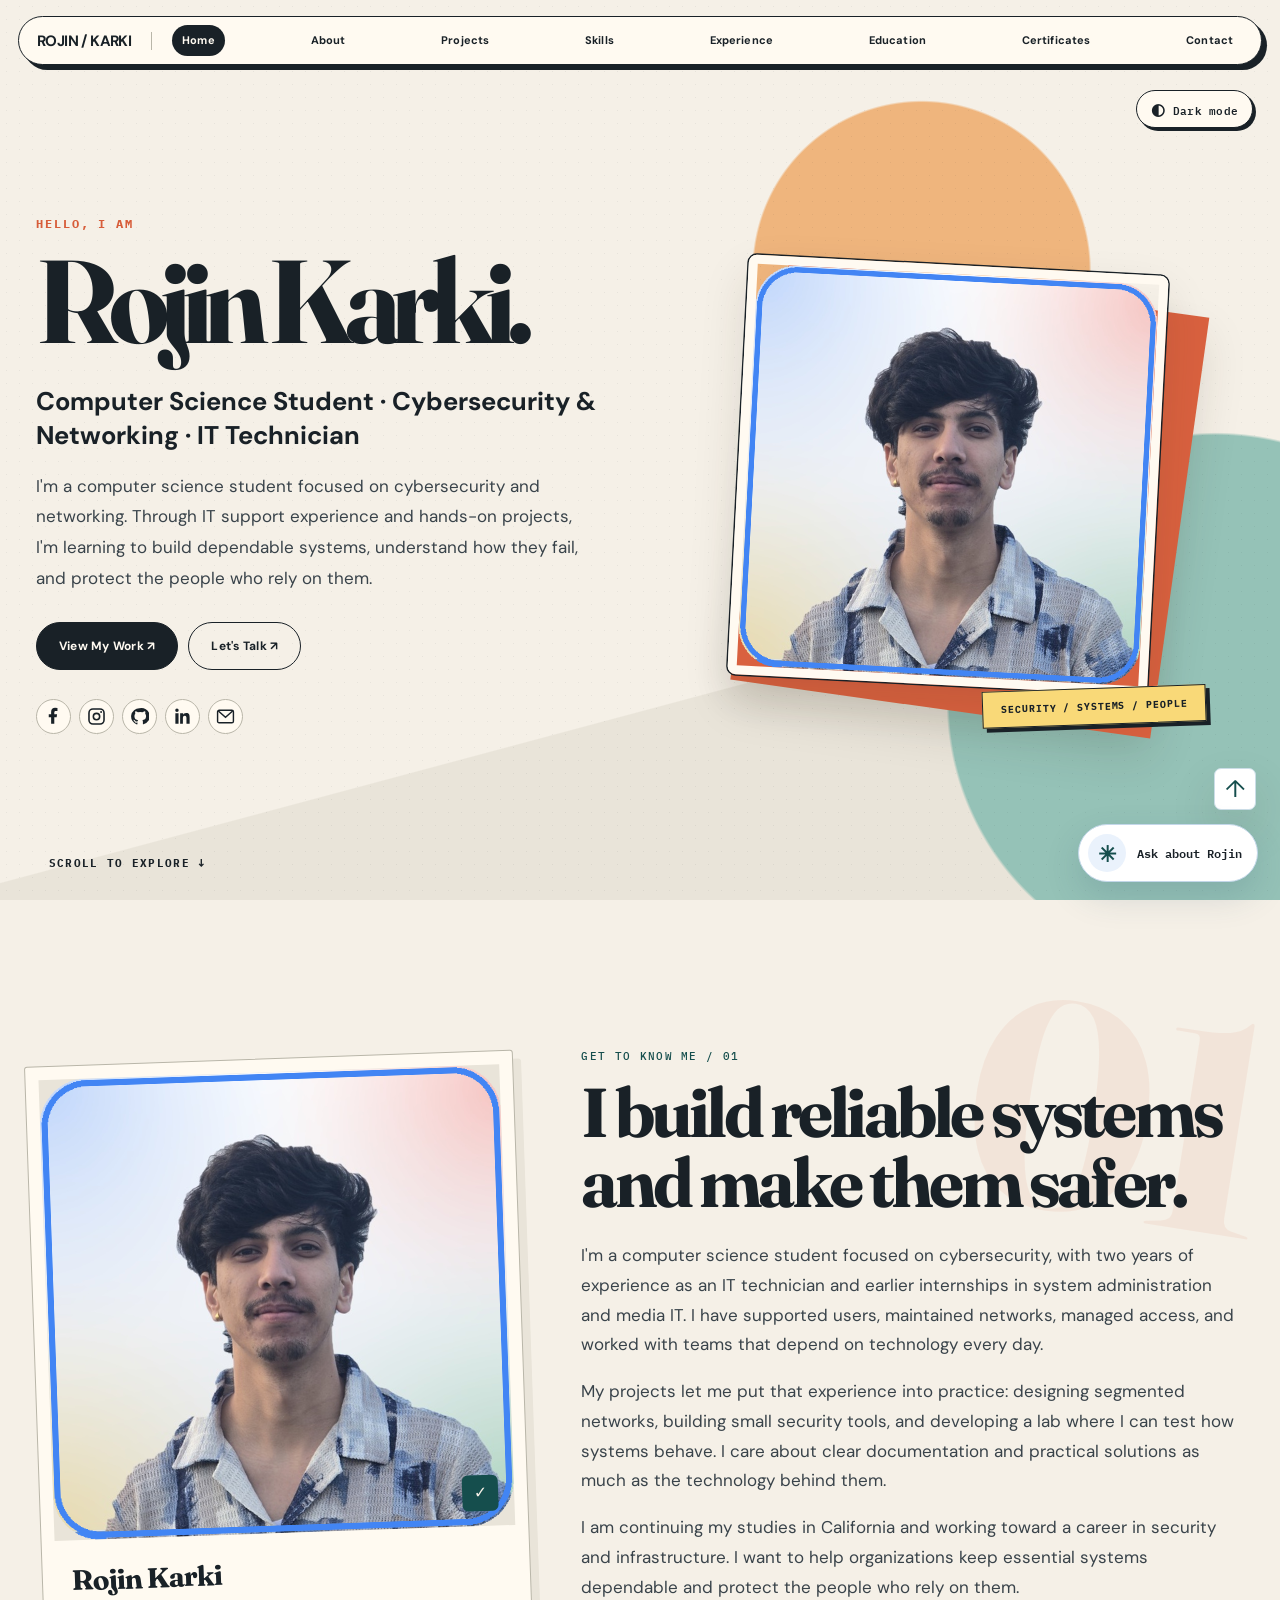
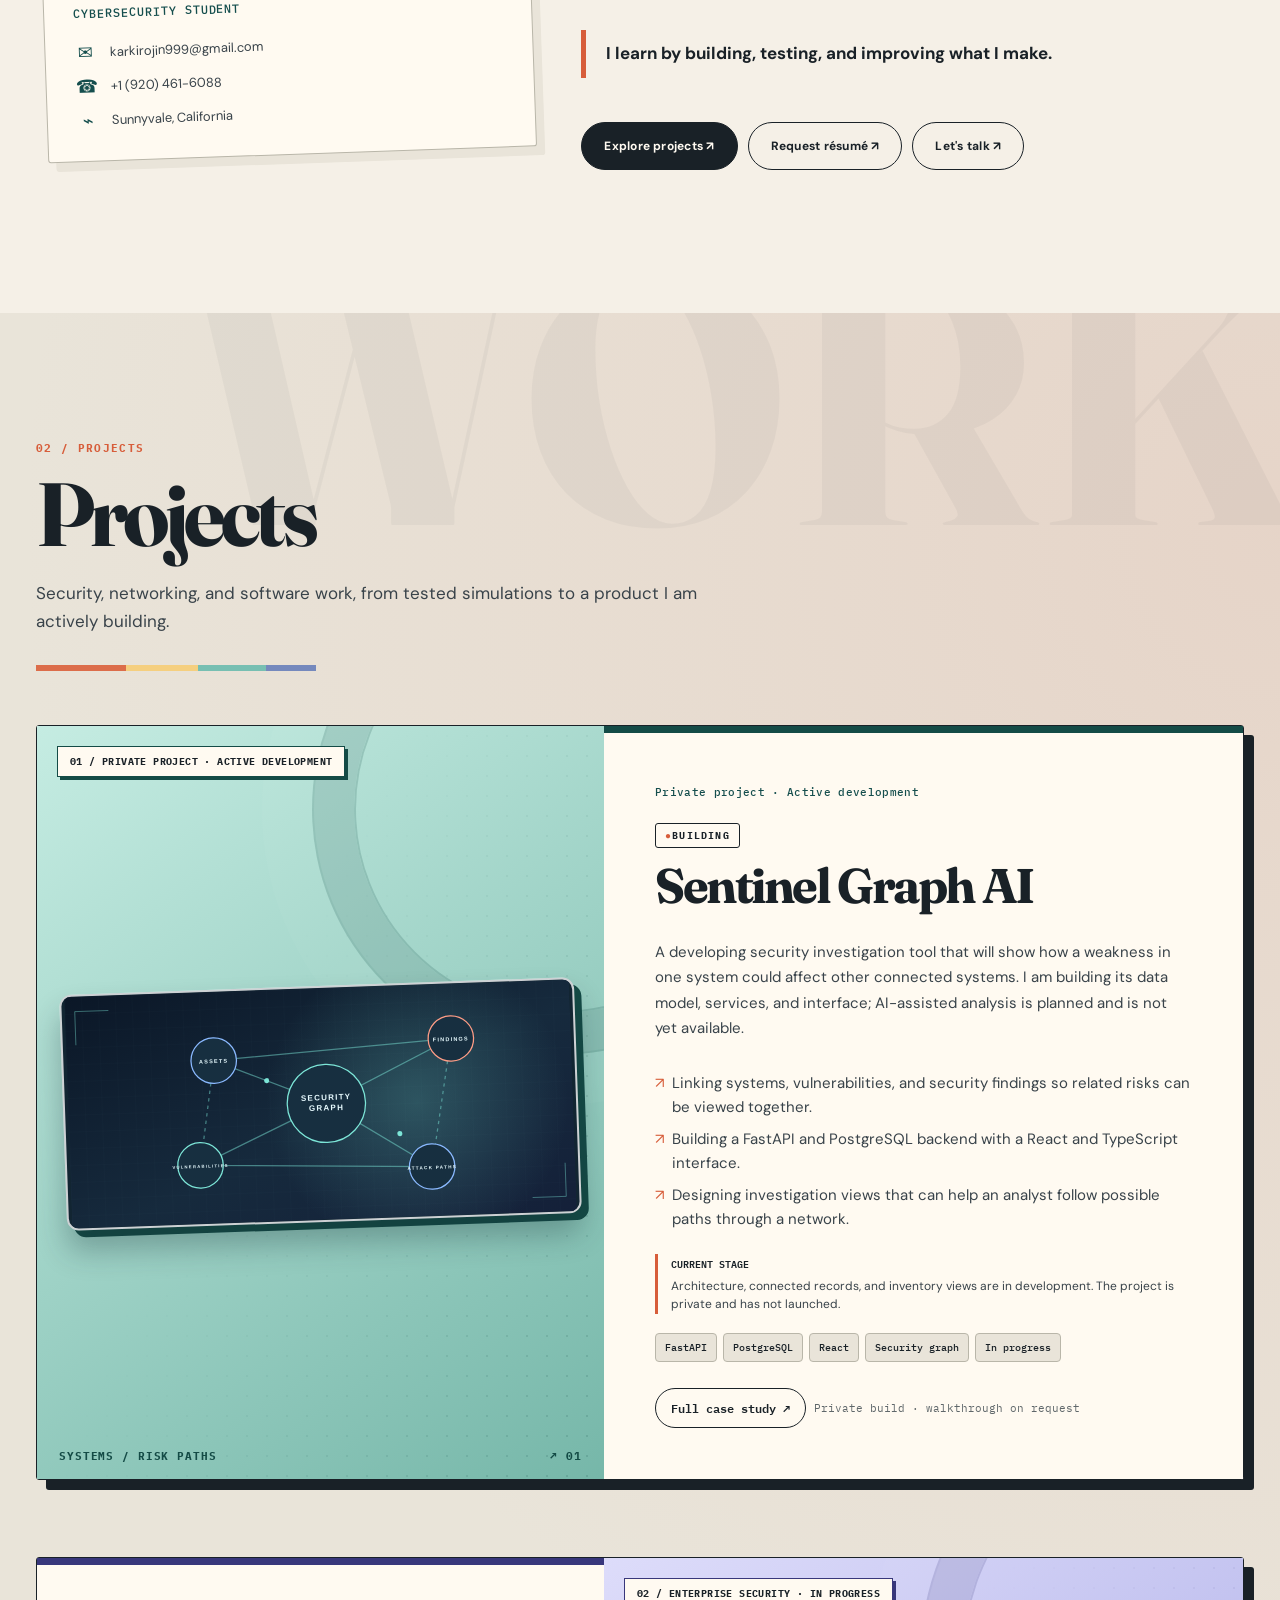
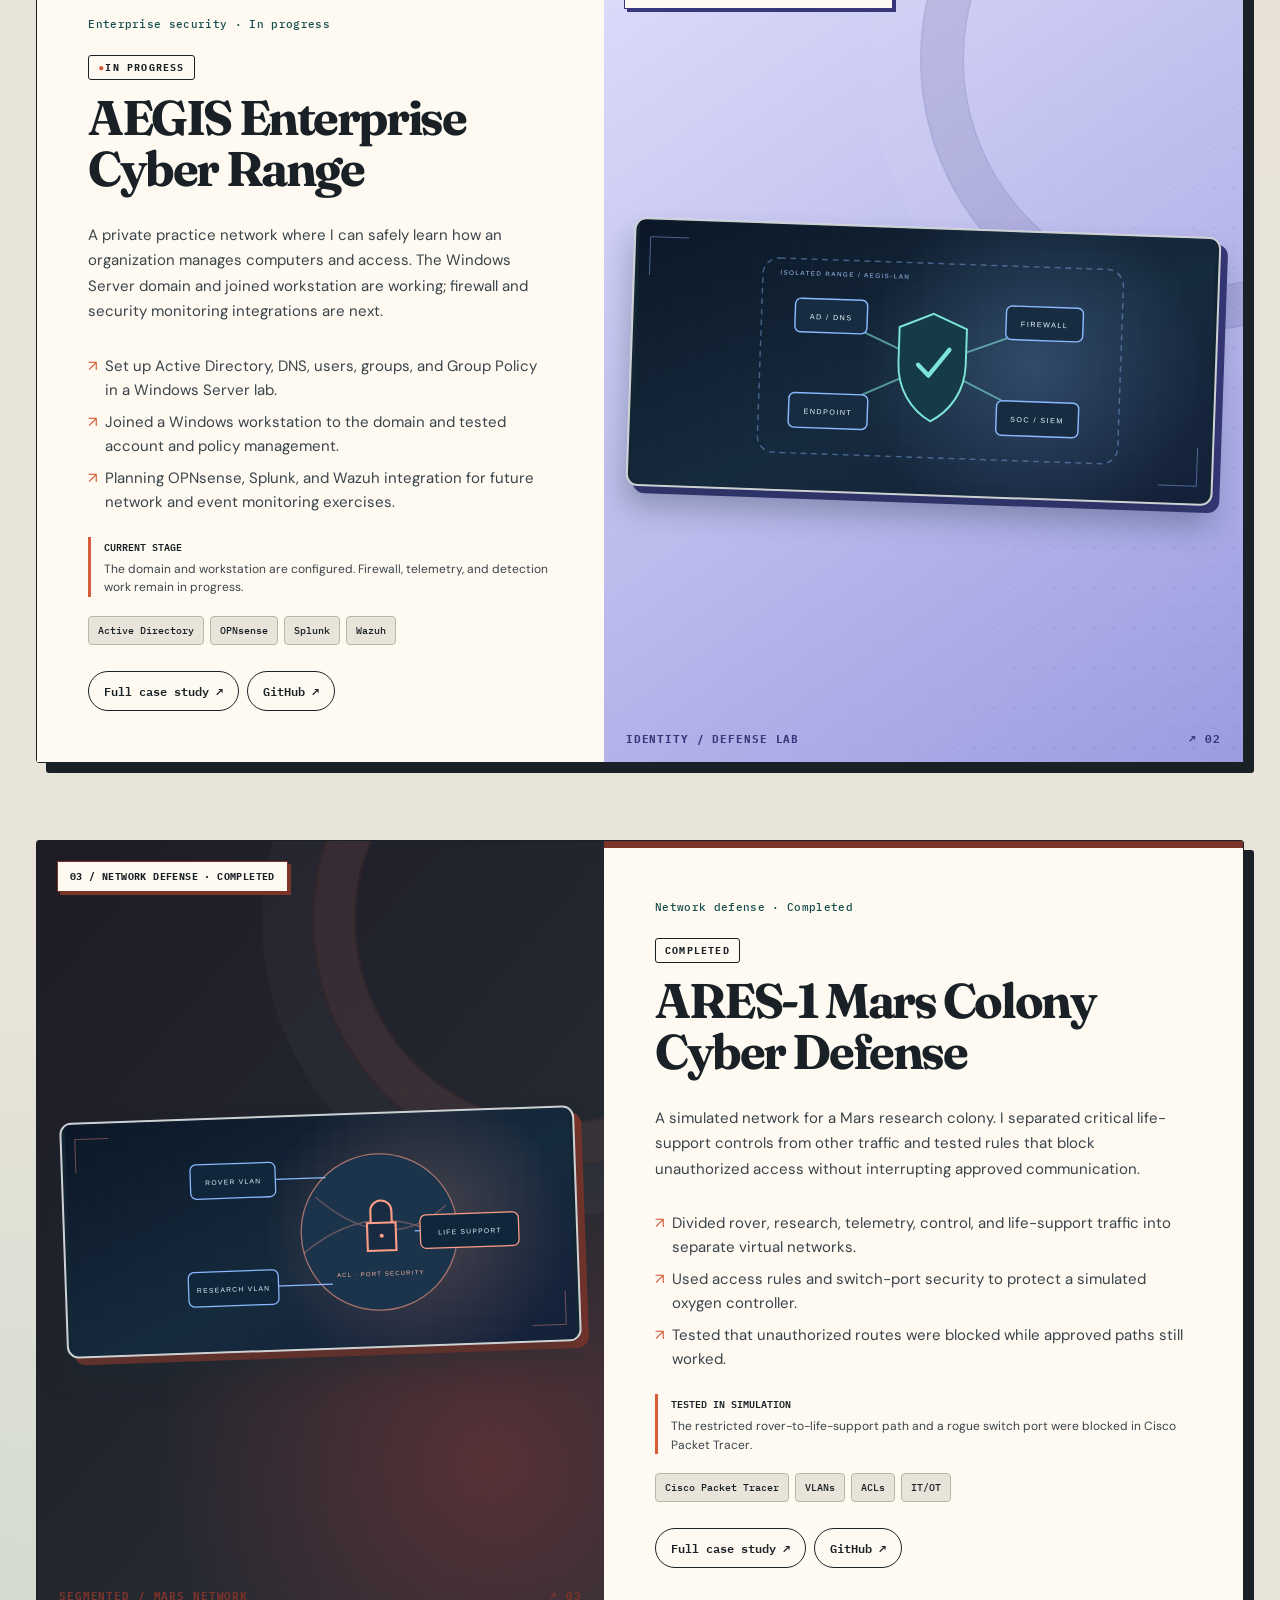
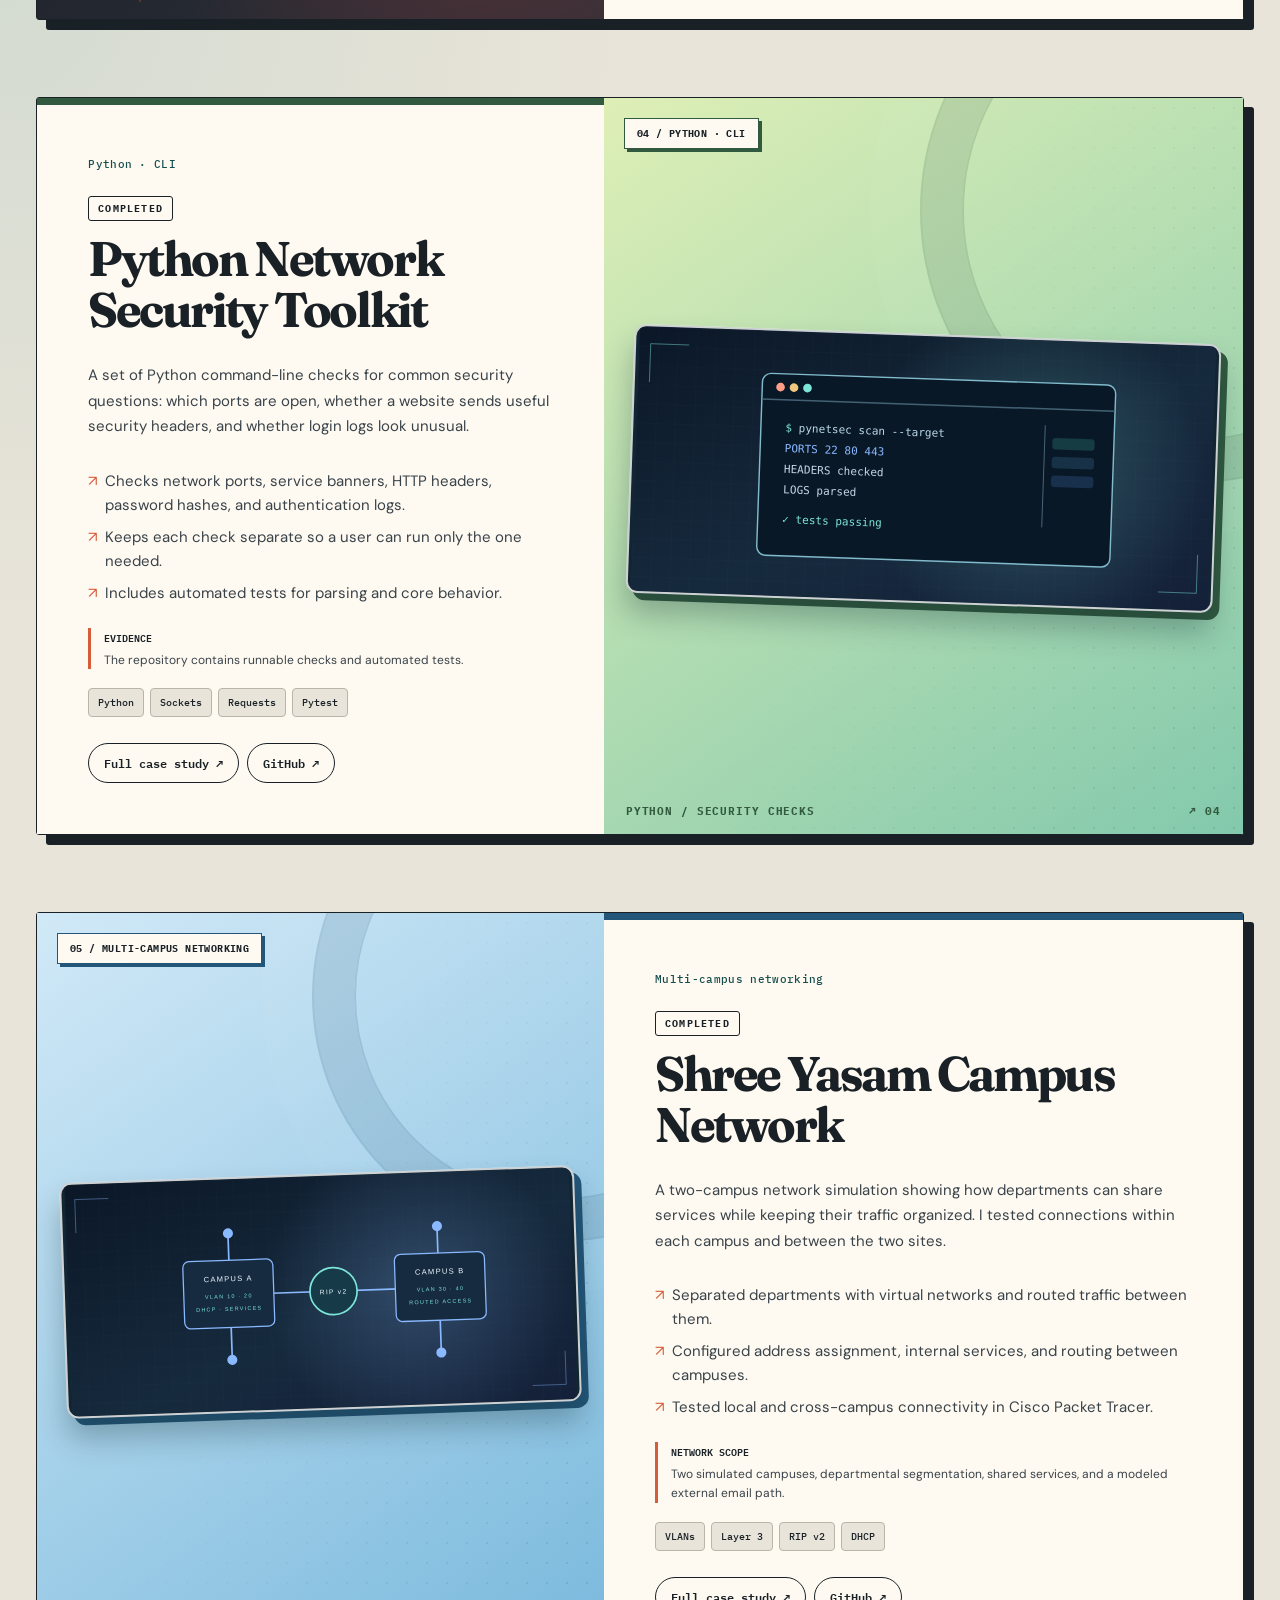
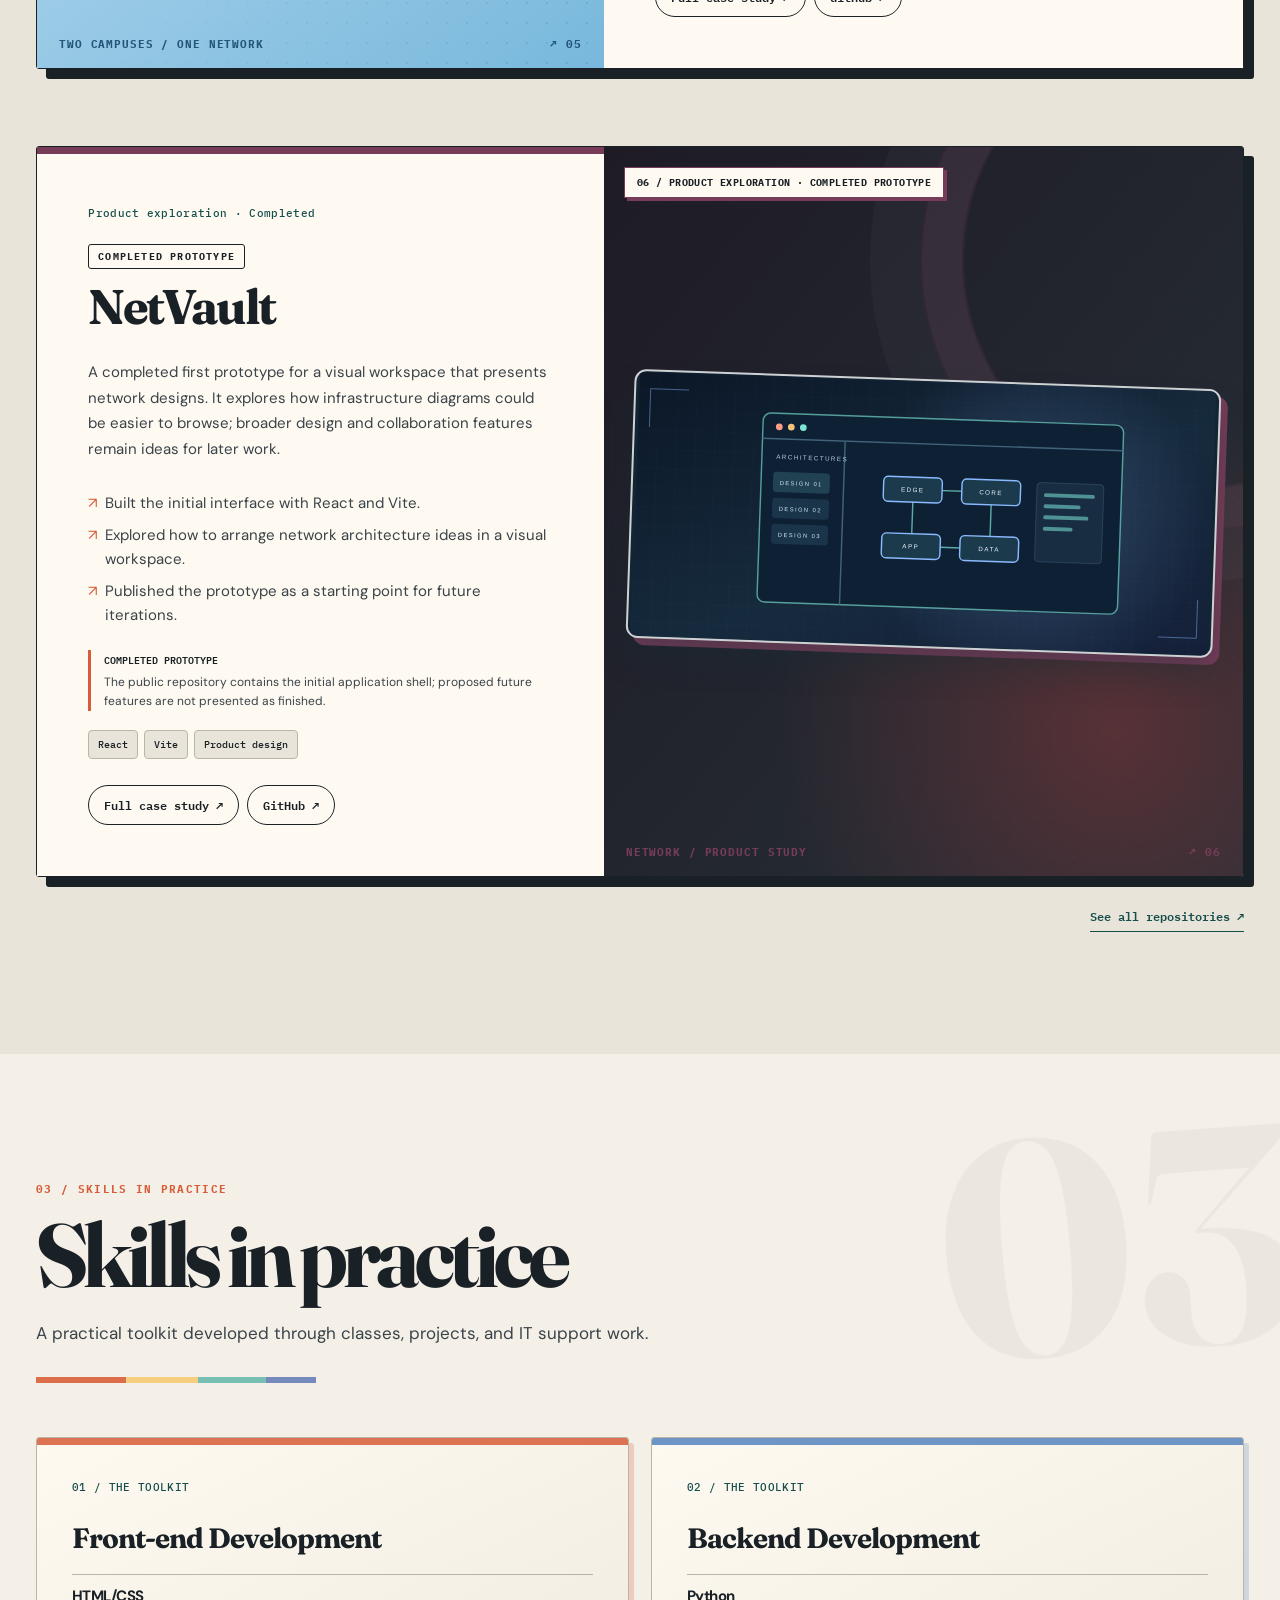
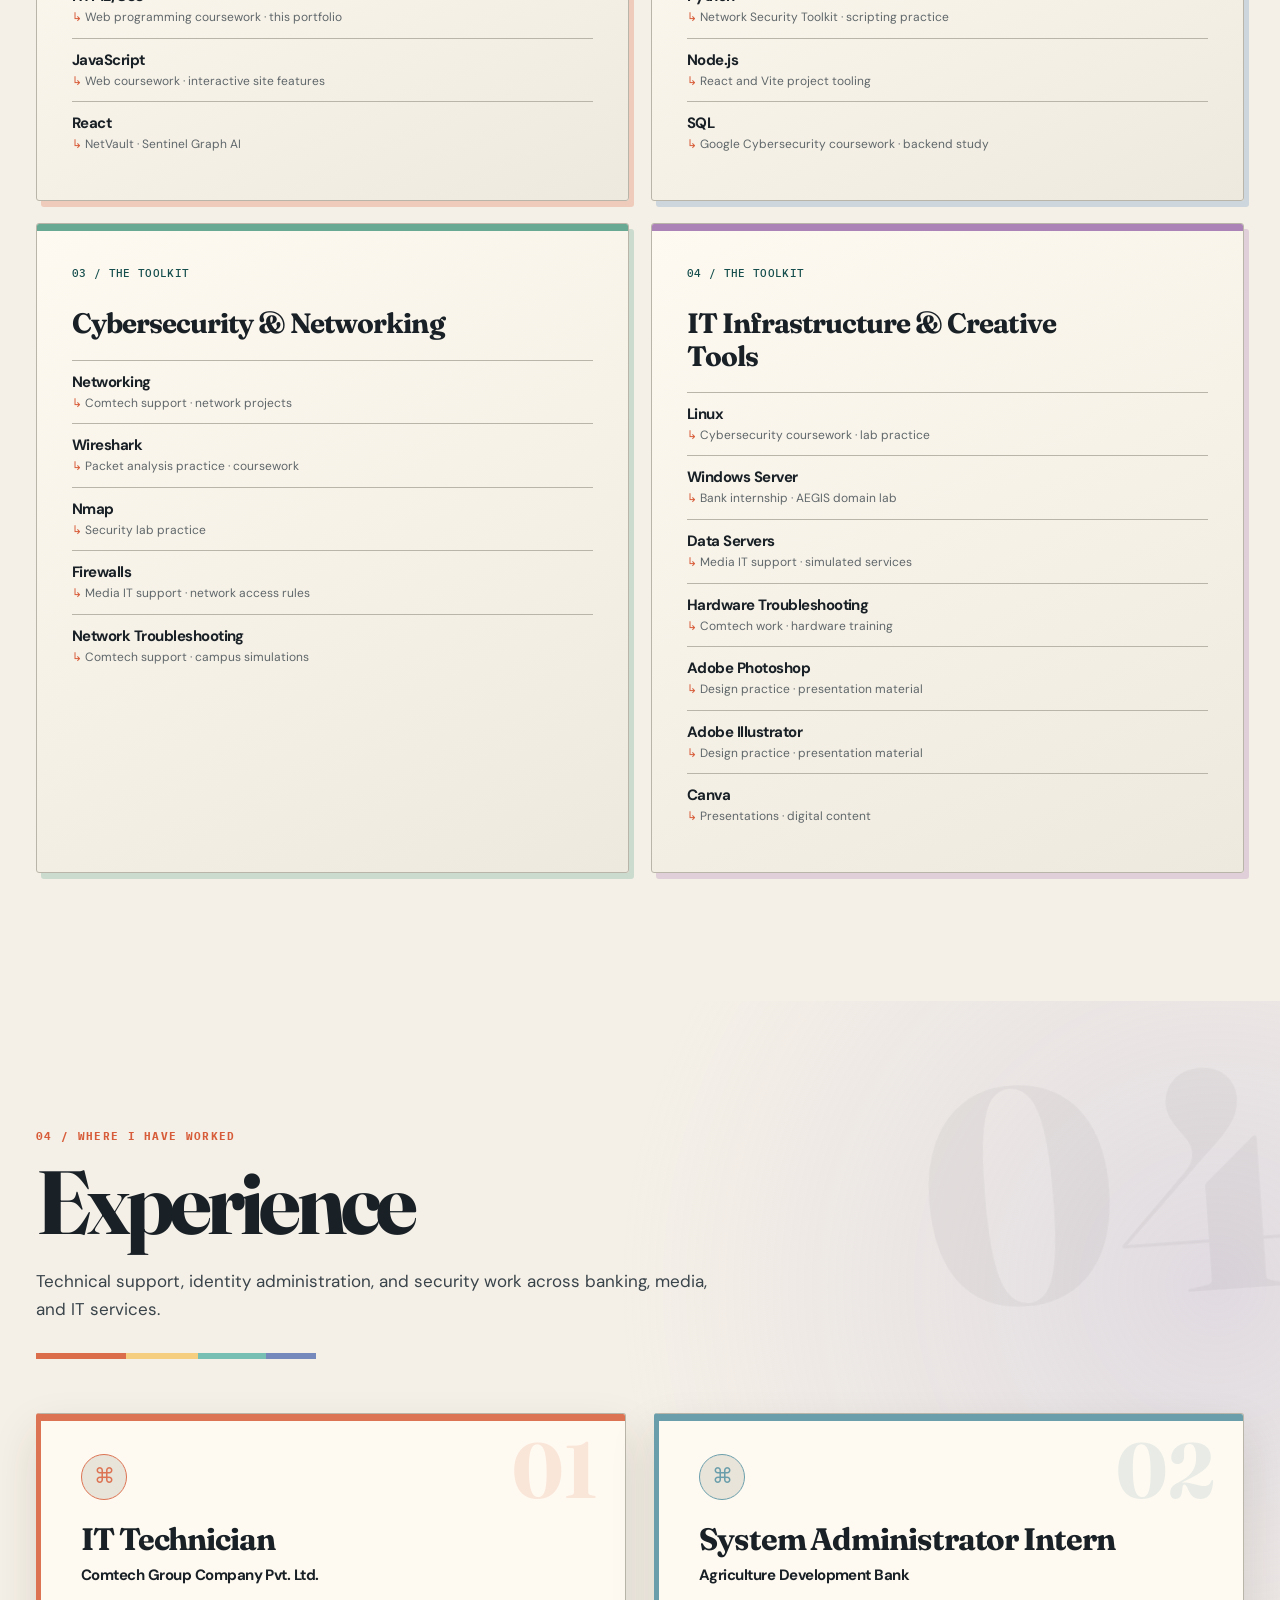
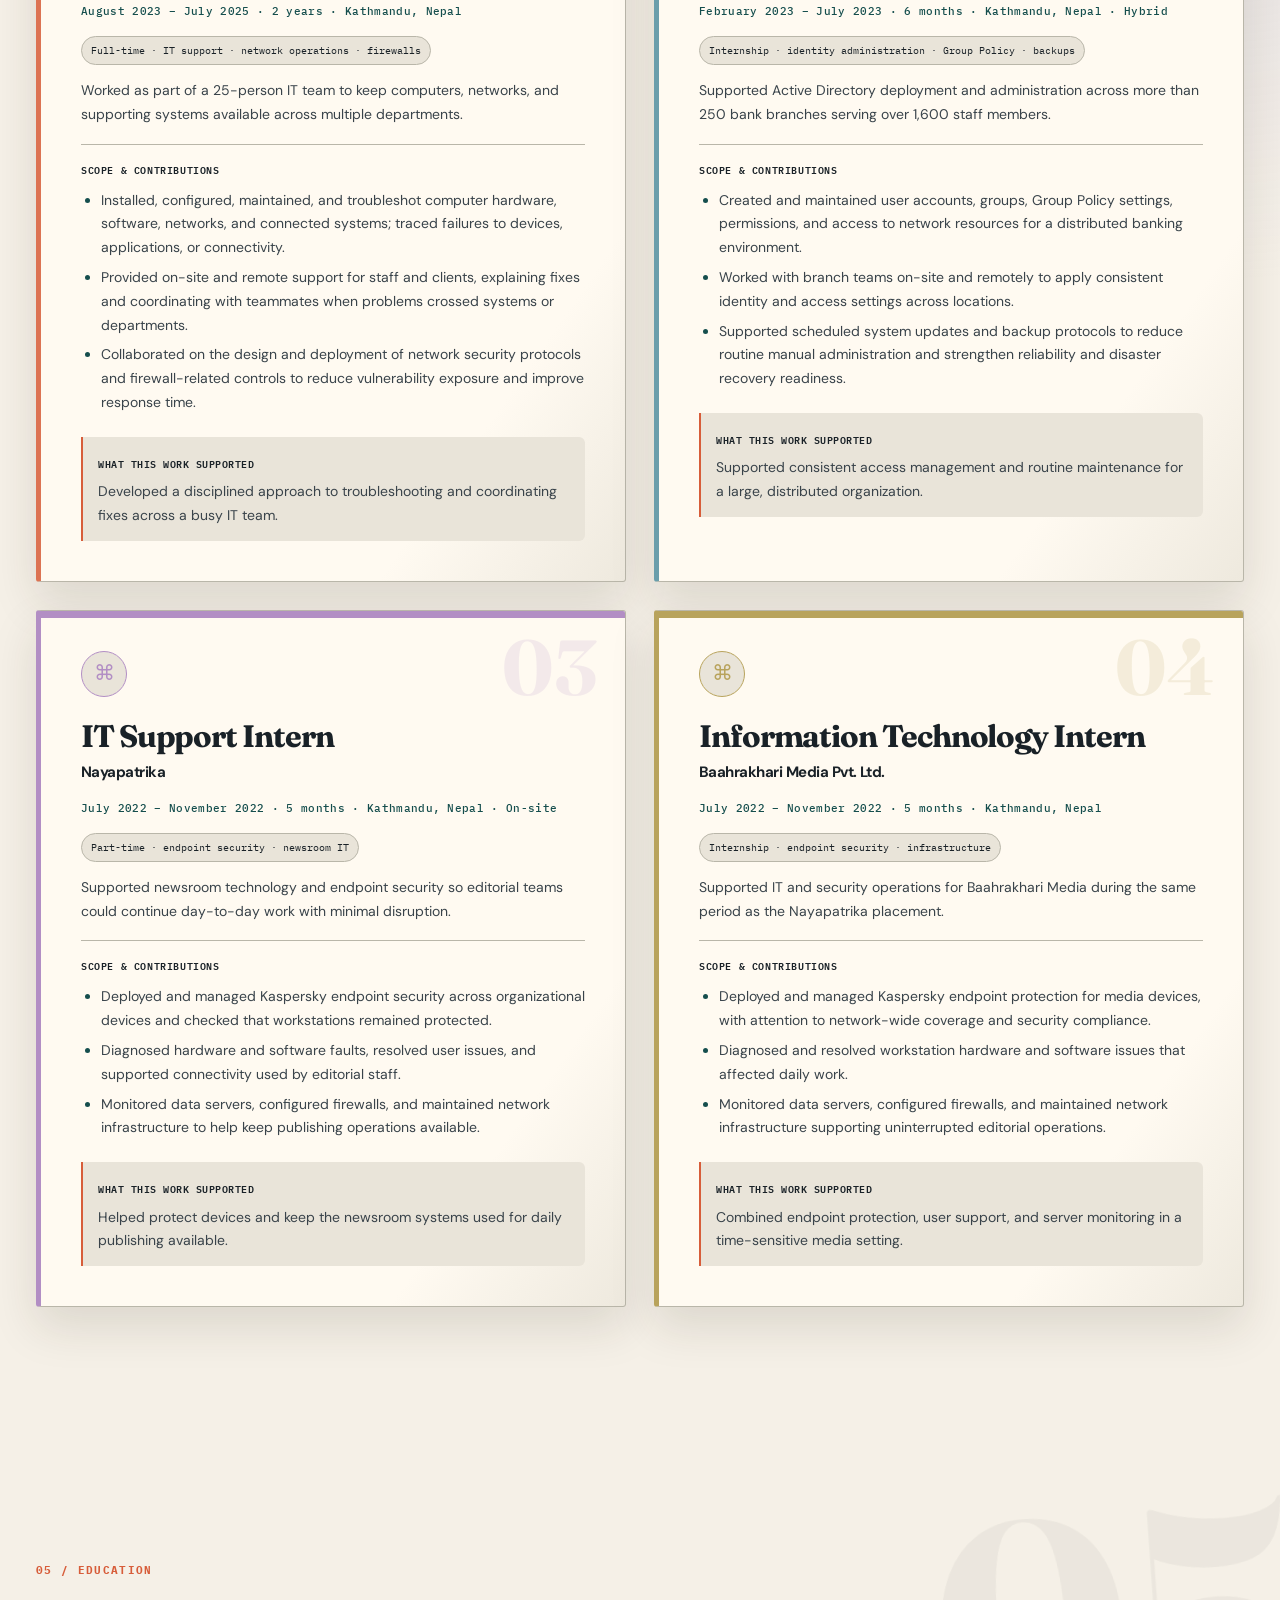
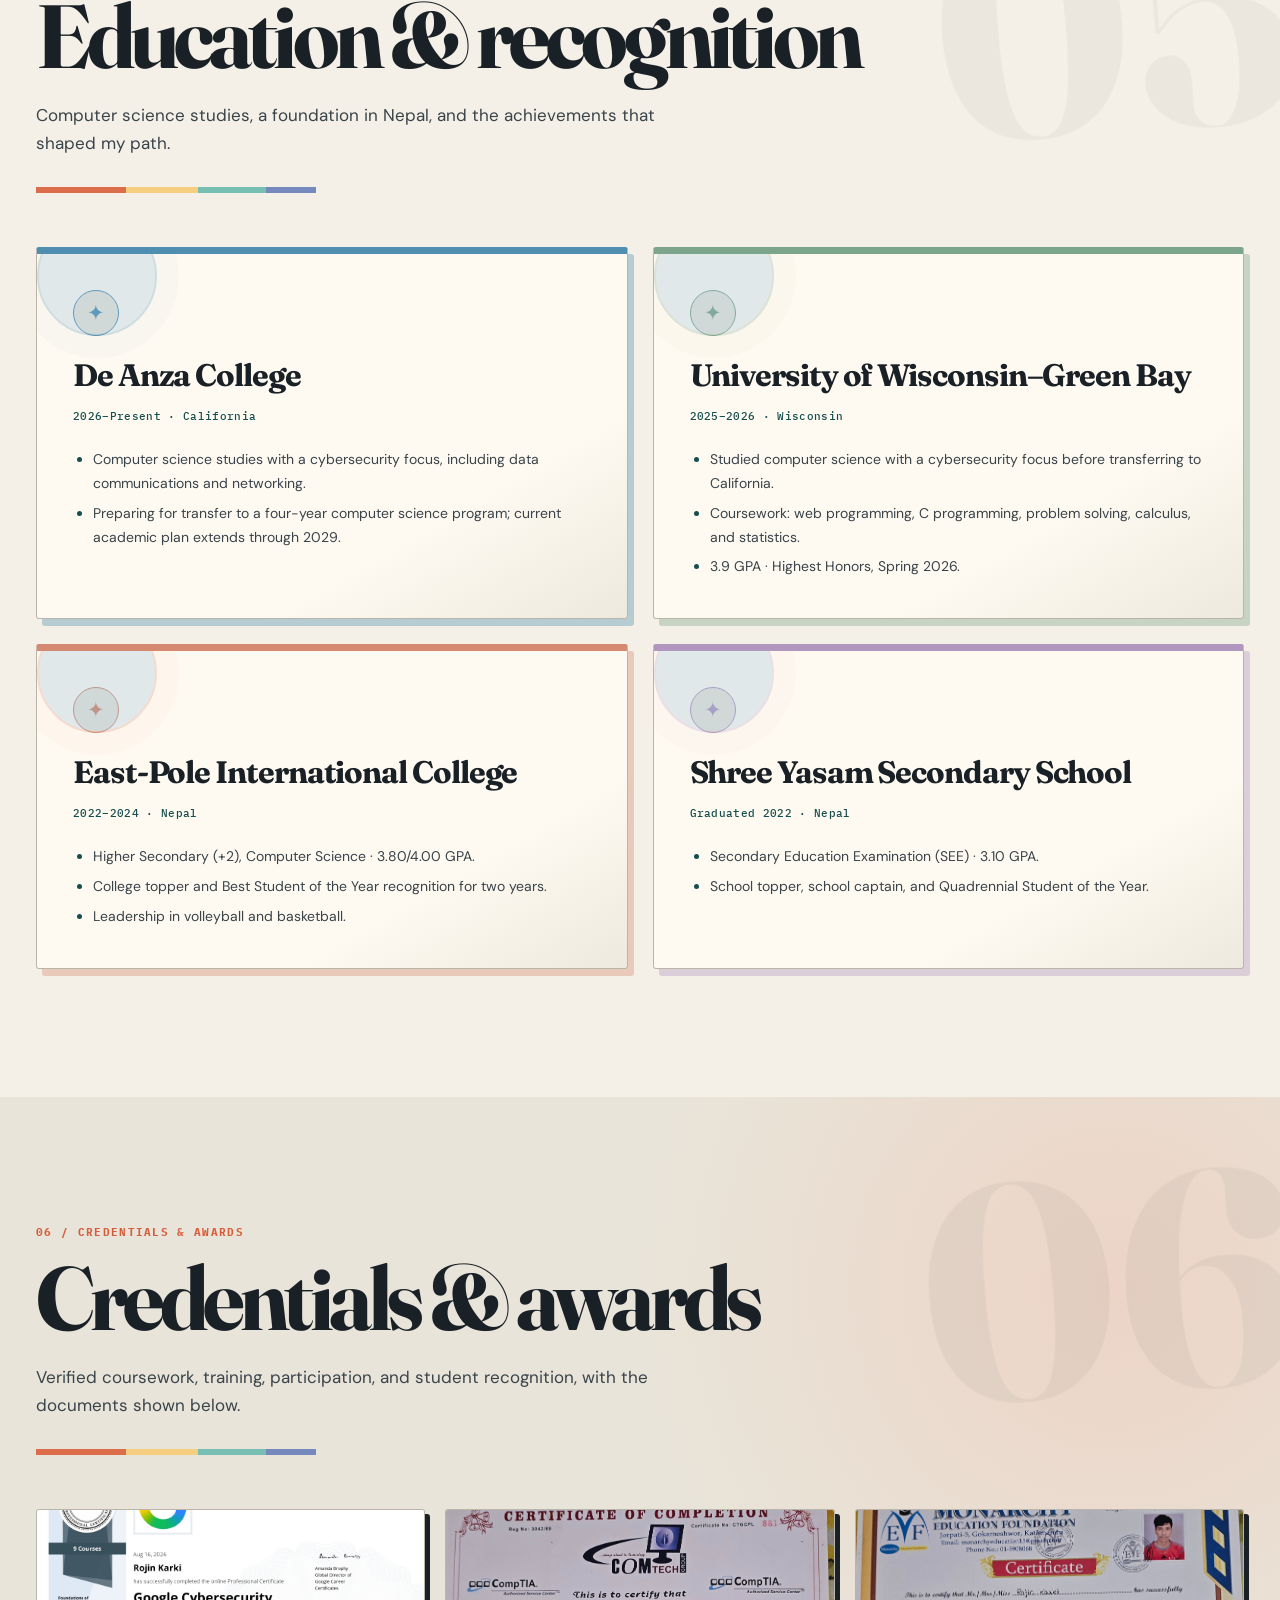
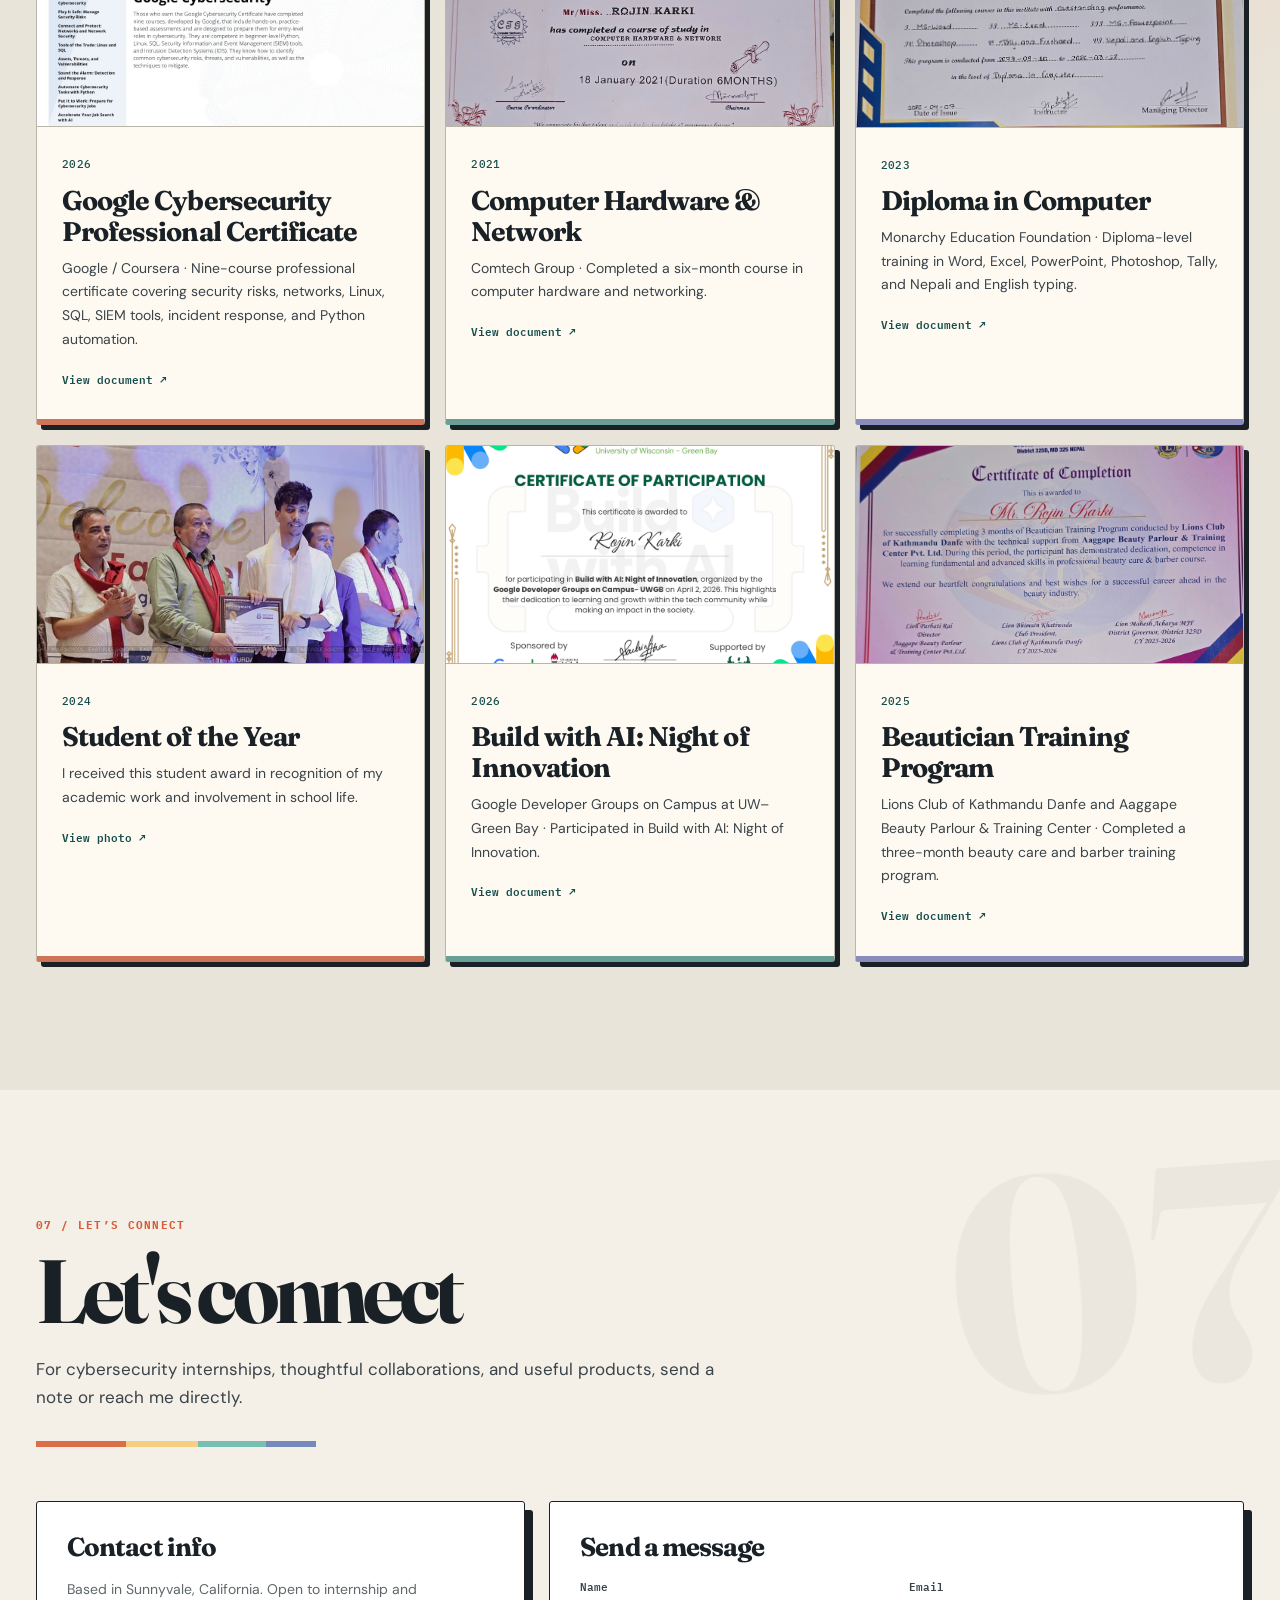
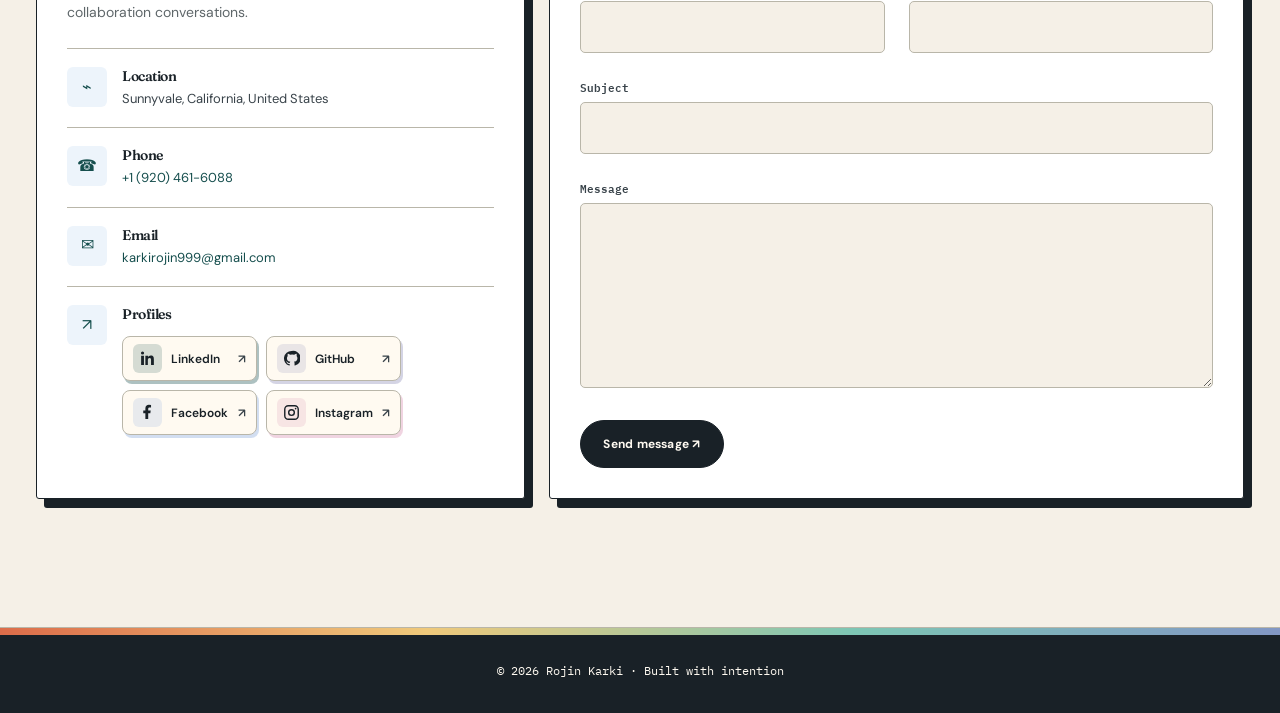
==== commit c7ce20b9: "Refine student introduction and Contact profiles" ====
--- a/index.html
+++ b/index.html
@@ -1,11 +1,11 @@
 <!doctype html>
-<html lang="en" data-theme="dark"><head><meta charset="utf-8"><meta name="viewport" content="width=device-width,initial-scale=1"><meta name="theme-color" content="#0b1420"><meta name="description" content="Rojin Karki — cybersecurity, networking and software projects in Sunnyvale, California."><script src="assets/js/theme.js?v=20261004-1"></script><link rel="stylesheet" href="assets/css/main.css"><link rel="stylesheet" href="assets/css/dark-signature.css"><link rel="stylesheet" href="assets/css/light-theme.css"><title>Rojin Karki — Cybersecurity &amp; Software</title><link rel="icon" type="image/svg+xml" href="favicon.svg"><link rel="canonical" href="https://rojinkarki.com.np/"><meta property="og:title" content="Rojin Karki — Cybersecurity &amp; Software"><meta property="og:description" content="Rojin Karki — cybersecurity, networking and software projects in Sunnyvale, California."><meta property="og:type" content="website"><meta property="og:url" content="https://rojinkarki.com.np/"><meta property="og:image" content="https://rojinkarki.com.np/assets/img/profile/profile.png"><link rel="stylesheet" href="assets/css/editorial-scroll.css?v=20261004-5"><link rel="stylesheet" href="assets/css/section-motion.css?v=20261004-1"></head><body class="index-page"><div class="scroll-progress" aria-hidden="true"><span></span></div><a class="skip-link" href="#content">Skip to content</a><button class="header-toggle" type="button" aria-label="Open navigation" aria-controls="navmenu" aria-expanded="false">☰</button><button id="theme-toggle" class="theme-toggle" type="button" aria-label="Switch to light mode"><span class="theme-icon" aria-hidden="true">☀</span><span class="theme-label" aria-hidden="true">Light mode</span></button><header id="header" class="header d-flex flex-column" aria-label="Site navigation"><div class="header-container d-flex flex-column align-items-start"><nav id="navmenu" class="navmenu" aria-label="Main navigation"><ul><li><a href="#hero"><span class="navicon" aria-hidden="true">⌂</span>Home</a></li><li><a href="#about"><span class="navicon" aria-hidden="true">◈</span>About</a></li><li><a href="#Project"><span class="navicon" aria-hidden="true">◇</span>Projects</a></li><li><a href="#Skills"><span class="navicon" aria-hidden="true">⌘</span>Skills</a></li><li><a href="#Experience"><span class="navicon" aria-hidden="true">▤</span>Experience</a></li><li><a href="#Education"><span class="navicon" aria-hidden="true">▥</span>Education</a></li><li><a href="#certifications"><span class="navicon" aria-hidden="true">✦</span>Certificates</a></li><li><a href="#contact"><span class="navicon" aria-hidden="true">↗</span>Contact</a></li></ul></nav><div class="social-links"><a href="https://www.facebook.com/row.jeen.karki/" target="_blank" rel="noopener noreferrer" aria-label="Facebook"><svg viewbox="0 0 24 24" width="19" height="19" fill="currentColor" aria-hidden="true" focusable="false"><path d="M13 21v-8h3l.5-4H13V7c0-1.2.4-2 2-2h2V1.4A26 26 0 0 0 14 1c-3 0-5 1.8-5 5.2V9H6v4h3v8z"></path></svg></a><a href="https://www.instagram.com/rojin_18_404/?hl=en" target="_blank" rel="noopener noreferrer" aria-label="Instagram"><svg viewbox="0 0 24 24" width="19" height="19" fill="currentColor" aria-hidden="true" focusable="false"><rect x="2.5" y="2.5" width="19" height="19" rx="5" fill="none" stroke="currentColor" stroke-width="2"></rect><circle cx="12" cy="12" r="4" fill="none" stroke="currentColor" stroke-width="2"></circle><circle cx="17.8" cy="6.4" r="1.2"></circle></svg></a><a href="https://github.com/Rojinkarki" target="_blank" rel="noopener noreferrer" aria-label="GitHub"><svg viewbox="0 0 24 24" width="19" height="19" fill="currentColor" aria-hidden="true" focusable="false"><path d="M12 1.5a10.5 10.5 0 0 0-3.3 20.5c.5.1.7-.2.7-.5v-1.8c-2.9.6-3.5-1.2-3.5-1.2-.5-1.3-1.2-1.6-1.2-1.6-1-.7.1-.7.1-.7 1.1.1 1.7 1.1 1.7 1.1.9 1.6 2.5 1.1 3.1.8.1-.7.4-1.2.7-1.5-2.3-.3-4.7-1.1-4.7-5.2 0-1.2.4-2.2 1.1-3-.1-.3-.5-1.4.1-3 0 0 1-.3 3.2 1.2a11 11 0 0 1 5.9 0c2.2-1.5 3.2-1.2 3.2-1.2.6 1.6.2 2.7.1 3 .7.8 1.1 1.8 1.1 3 0 4.1-2.4 4.9-4.7 5.2.4.3.7.9.7 1.9v2.9c0 .3.2.6.7.5A10.5 10.5 0 0 0 12 1.5z"></path></svg></a><a href="https://www.linkedin.com/in/rojinkarki/" target="_blank" rel="noopener noreferrer" aria-label="LinkedIn"><svg viewbox="0 0 24 24" width="19" height="19" fill="currentColor" aria-hidden="true" focusable="false"><path d="M3 8h4v13H3zM5 2a2.2 2.2 0 1 0 0 4.4A2.2 2.2 0 0 0 5 2zm4 6h3.8v1.8h.1c.5-1 1.8-2.1 3.7-2.1 4 0 4.4 2.6 4.4 6V21h-4v-6.4c0-1.5 0-3.4-2.1-3.4s-2.4 1.6-2.4 3.3V21H9z"></path></svg></a><a href="mailto:karkirojin999@gmail.com" aria-label="Email"><svg viewbox="0 0 24 24" width="19" height="19" fill="currentColor" aria-hidden="true" focusable="false"><rect x="2" y="4" width="20" height="16" rx="2" fill="none" stroke="currentColor" stroke-width="1.8"></rect><path d="m3 5 9 8 9-8" fill="none" stroke="currentColor" stroke-width="1.8"></path></svg></a></div></div></header><main class="main" id="content">
-<section id="hero" class="hero section"><div class="background-elements" aria-hidden="true"><div class="bg-circle circle-1"></div><div class="bg-circle circle-2"></div></div><div class="hero-content"><div class="container"><div class="row align-items-center"><div class="col-lg-6"><div class="hero-text"><h1>Rojin Karki.</h1><p class="lead">Cybersecurity Student · IT Technician · System Administrator · Tech Enthusiast · Network and Hardware Troubleshooter</p><p class="description">I build the infrastructure the internet runs on — networks, systems, and security that keep organisations online. Passionate about protecting the digital world, one network at a time.</p><div class="hero-actions"><a class="btn btn-primary" href="#Project">View My Work ↗</a><a class="btn btn-outline" href="#contact">Let's Talk ↗</a></div><div class="social-links"><a href="https://www.facebook.com/row.jeen.karki/" target="_blank" rel="noopener noreferrer" aria-label="Facebook"><svg viewbox="0 0 24 24" width="19" height="19" fill="currentColor" aria-hidden="true" focusable="false"><path d="M13 21v-8h3l.5-4H13V7c0-1.2.4-2 2-2h2V1.4A26 26 0 0 0 14 1c-3 0-5 1.8-5 5.2V9H6v4h3v8z"></path></svg></a><a href="https://www.instagram.com/rojin_18_404/?hl=en" target="_blank" rel="noopener noreferrer" aria-label="Instagram"><svg viewbox="0 0 24 24" width="19" height="19" fill="currentColor" aria-hidden="true" focusable="false"><rect x="2.5" y="2.5" width="19" height="19" rx="5" fill="none" stroke="currentColor" stroke-width="2"></rect><circle cx="12" cy="12" r="4" fill="none" stroke="currentColor" stroke-width="2"></circle><circle cx="17.8" cy="6.4" r="1.2"></circle></svg></a><a href="https://github.com/Rojinkarki" target="_blank" rel="noopener noreferrer" aria-label="GitHub"><svg viewbox="0 0 24 24" width="19" height="19" fill="currentColor" aria-hidden="true" focusable="false"><path d="M12 1.5a10.5 10.5 0 0 0-3.3 20.5c.5.1.7-.2.7-.5v-1.8c-2.9.6-3.5-1.2-3.5-1.2-.5-1.3-1.2-1.6-1.2-1.6-1-.7.1-.7.1-.7 1.1.1 1.7 1.1 1.7 1.1.9 1.6 2.5 1.1 3.1.8.1-.7.4-1.2.7-1.5-2.3-.3-4.7-1.1-4.7-5.2 0-1.2.4-2.2 1.1-3-.1-.3-.5-1.4.1-3 0 0 1-.3 3.2 1.2a11 11 0 0 1 5.9 0c2.2-1.5 3.2-1.2 3.2-1.2.6 1.6.2 2.7.1 3 .7.8 1.1 1.8 1.1 3 0 4.1-2.4 4.9-4.7 5.2.4.3.7.9.7 1.9v2.9c0 .3.2.6.7.5A10.5 10.5 0 0 0 12 1.5z"></path></svg></a><a href="https://www.linkedin.com/in/rojinkarki/" target="_blank" rel="noopener noreferrer" aria-label="LinkedIn"><svg viewbox="0 0 24 24" width="19" height="19" fill="currentColor" aria-hidden="true" focusable="false"><path d="M3 8h4v13H3zM5 2a2.2 2.2 0 1 0 0 4.4A2.2 2.2 0 0 0 5 2zm4 6h3.8v1.8h.1c.5-1 1.8-2.1 3.7-2.1 4 0 4.4 2.6 4.4 6V21h-4v-6.4c0-1.5 0-3.4-2.1-3.4s-2.4 1.6-2.4 3.3V21H9z"></path></svg></a><a href="mailto:karkirojin999@gmail.com" aria-label="Email"><svg viewbox="0 0 24 24" width="19" height="19" fill="currentColor" aria-hidden="true" focusable="false"><rect x="2" y="4" width="20" height="16" rx="2" fill="none" stroke="currentColor" stroke-width="1.8"></rect><path d="m3 5 9 8 9-8" fill="none" stroke="currentColor" stroke-width="1.8"></path></svg></a></div></div></div><div class="col-lg-6"><div class="hero-visual"><div class="profile-container"><div class="profile-background"></div><img class="profile-image" src="assets/img/profile/profile.png" alt="Portrait of Rojin Karki"></div></div></div></div></div></div></section>
+<html lang="en" data-theme="dark"><head><meta charset="utf-8"><meta name="viewport" content="width=device-width,initial-scale=1"><meta name="theme-color" content="#0b1420"><meta name="description" content="Rojin Karki — cybersecurity, networking and software projects in Sunnyvale, California."><script src="assets/js/theme.js?v=20261004-1"></script><link rel="stylesheet" href="assets/css/main.css"><link rel="stylesheet" href="assets/css/dark-signature.css"><link rel="stylesheet" href="assets/css/light-theme.css"><title>Rojin Karki — Cybersecurity &amp; Software</title><link rel="icon" type="image/svg+xml" href="favicon.svg"><link rel="canonical" href="https://rojinkarki.com.np/"><meta property="og:title" content="Rojin Karki — Cybersecurity &amp; Software"><meta property="og:description" content="Rojin Karki — cybersecurity, networking and software projects in Sunnyvale, California."><meta property="og:type" content="website"><meta property="og:url" content="https://rojinkarki.com.np/"><meta property="og:image" content="https://rojinkarki.com.np/assets/img/profile/profile.png"><link rel="stylesheet" href="assets/css/editorial-scroll.css?v=20261004-5"><link rel="stylesheet" href="assets/css/section-motion.css?v=20261005-1"></head><body class="index-page"><div class="scroll-progress" aria-hidden="true"><span></span></div><a class="skip-link" href="#content">Skip to content</a><button class="header-toggle" type="button" aria-label="Open navigation" aria-controls="navmenu" aria-expanded="false">☰</button><button id="theme-toggle" class="theme-toggle" type="button" aria-label="Switch to light mode"><span class="theme-icon" aria-hidden="true">☀</span><span class="theme-label" aria-hidden="true">Light mode</span></button><header id="header" class="header d-flex flex-column" aria-label="Site navigation"><div class="header-container d-flex flex-column align-items-start"><nav id="navmenu" class="navmenu" aria-label="Main navigation"><ul><li><a href="#hero"><span class="navicon" aria-hidden="true">⌂</span>Home</a></li><li><a href="#about"><span class="navicon" aria-hidden="true">◈</span>About</a></li><li><a href="#Project"><span class="navicon" aria-hidden="true">◇</span>Projects</a></li><li><a href="#Skills"><span class="navicon" aria-hidden="true">⌘</span>Skills</a></li><li><a href="#Experience"><span class="navicon" aria-hidden="true">▤</span>Experience</a></li><li><a href="#Education"><span class="navicon" aria-hidden="true">▥</span>Education</a></li><li><a href="#certifications"><span class="navicon" aria-hidden="true">✦</span>Certificates</a></li><li><a href="#contact"><span class="navicon" aria-hidden="true">↗</span>Contact</a></li></ul></nav><div class="social-links"><a href="https://www.facebook.com/row.jeen.karki/" target="_blank" rel="noopener noreferrer" aria-label="Facebook"><svg viewbox="0 0 24 24" width="19" height="19" fill="currentColor" aria-hidden="true" focusable="false"><path d="M13 21v-8h3l.5-4H13V7c0-1.2.4-2 2-2h2V1.4A26 26 0 0 0 14 1c-3 0-5 1.8-5 5.2V9H6v4h3v8z"></path></svg></a><a href="https://www.instagram.com/rojin_18_404/?hl=en" target="_blank" rel="noopener noreferrer" aria-label="Instagram"><svg viewbox="0 0 24 24" width="19" height="19" fill="currentColor" aria-hidden="true" focusable="false"><rect x="2.5" y="2.5" width="19" height="19" rx="5" fill="none" stroke="currentColor" stroke-width="2"></rect><circle cx="12" cy="12" r="4" fill="none" stroke="currentColor" stroke-width="2"></circle><circle cx="17.8" cy="6.4" r="1.2"></circle></svg></a><a href="https://github.com/Rojinkarki" target="_blank" rel="noopener noreferrer" aria-label="GitHub"><svg viewbox="0 0 24 24" width="19" height="19" fill="currentColor" aria-hidden="true" focusable="false"><path d="M12 1.5a10.5 10.5 0 0 0-3.3 20.5c.5.1.7-.2.7-.5v-1.8c-2.9.6-3.5-1.2-3.5-1.2-.5-1.3-1.2-1.6-1.2-1.6-1-.7.1-.7.1-.7 1.1.1 1.7 1.1 1.7 1.1.9 1.6 2.5 1.1 3.1.8.1-.7.4-1.2.7-1.5-2.3-.3-4.7-1.1-4.7-5.2 0-1.2.4-2.2 1.1-3-.1-.3-.5-1.4.1-3 0 0 1-.3 3.2 1.2a11 11 0 0 1 5.9 0c2.2-1.5 3.2-1.2 3.2-1.2.6 1.6.2 2.7.1 3 .7.8 1.1 1.8 1.1 3 0 4.1-2.4 4.9-4.7 5.2.4.3.7.9.7 1.9v2.9c0 .3.2.6.7.5A10.5 10.5 0 0 0 12 1.5z"></path></svg></a><a href="https://www.linkedin.com/in/rojinkarki/" target="_blank" rel="noopener noreferrer" aria-label="LinkedIn"><svg viewbox="0 0 24 24" width="19" height="19" fill="currentColor" aria-hidden="true" focusable="false"><path d="M3 8h4v13H3zM5 2a2.2 2.2 0 1 0 0 4.4A2.2 2.2 0 0 0 5 2zm4 6h3.8v1.8h.1c.5-1 1.8-2.1 3.7-2.1 4 0 4.4 2.6 4.4 6V21h-4v-6.4c0-1.5 0-3.4-2.1-3.4s-2.4 1.6-2.4 3.3V21H9z"></path></svg></a><a href="mailto:karkirojin999@gmail.com" aria-label="Email"><svg viewbox="0 0 24 24" width="19" height="19" fill="currentColor" aria-hidden="true" focusable="false"><rect x="2" y="4" width="20" height="16" rx="2" fill="none" stroke="currentColor" stroke-width="1.8"></rect><path d="m3 5 9 8 9-8" fill="none" stroke="currentColor" stroke-width="1.8"></path></svg></a></div></div></header><main class="main" id="content">
+<section id="hero" class="hero section"><div class="background-elements" aria-hidden="true"><div class="bg-circle circle-1"></div><div class="bg-circle circle-2"></div></div><div class="hero-content"><div class="container"><div class="row align-items-center"><div class="col-lg-6"><div class="hero-text"><h1>Rojin Karki.</h1><p class="lead">Computer Science Student · Cybersecurity &amp; Networking · IT Technician</p><p class="description">I'm a computer science student focused on cybersecurity and networking. Through IT support experience and hands-on projects, I'm learning to build dependable systems, understand how they fail, and protect the people who rely on them.</p><div class="hero-actions"><a class="btn btn-primary" href="#Project">View My Work ↗</a><a class="btn btn-outline" href="#contact">Let's Talk ↗</a></div><div class="social-links"><a href="https://www.facebook.com/row.jeen.karki/" target="_blank" rel="noopener noreferrer" aria-label="Facebook"><svg viewbox="0 0 24 24" width="19" height="19" fill="currentColor" aria-hidden="true" focusable="false"><path d="M13 21v-8h3l.5-4H13V7c0-1.2.4-2 2-2h2V1.4A26 26 0 0 0 14 1c-3 0-5 1.8-5 5.2V9H6v4h3v8z"></path></svg></a><a href="https://www.instagram.com/rojin_18_404/?hl=en" target="_blank" rel="noopener noreferrer" aria-label="Instagram"><svg viewbox="0 0 24 24" width="19" height="19" fill="currentColor" aria-hidden="true" focusable="false"><rect x="2.5" y="2.5" width="19" height="19" rx="5" fill="none" stroke="currentColor" stroke-width="2"></rect><circle cx="12" cy="12" r="4" fill="none" stroke="currentColor" stroke-width="2"></circle><circle cx="17.8" cy="6.4" r="1.2"></circle></svg></a><a href="https://github.com/Rojinkarki" target="_blank" rel="noopener noreferrer" aria-label="GitHub"><svg viewbox="0 0 24 24" width="19" height="19" fill="currentColor" aria-hidden="true" focusable="false"><path d="M12 1.5a10.5 10.5 0 0 0-3.3 20.5c.5.1.7-.2.7-.5v-1.8c-2.9.6-3.5-1.2-3.5-1.2-.5-1.3-1.2-1.6-1.2-1.6-1-.7.1-.7.1-.7 1.1.1 1.7 1.1 1.7 1.1.9 1.6 2.5 1.1 3.1.8.1-.7.4-1.2.7-1.5-2.3-.3-4.7-1.1-4.7-5.2 0-1.2.4-2.2 1.1-3-.1-.3-.5-1.4.1-3 0 0 1-.3 3.2 1.2a11 11 0 0 1 5.9 0c2.2-1.5 3.2-1.2 3.2-1.2.6 1.6.2 2.7.1 3 .7.8 1.1 1.8 1.1 3 0 4.1-2.4 4.9-4.7 5.2.4.3.7.9.7 1.9v2.9c0 .3.2.6.7.5A10.5 10.5 0 0 0 12 1.5z"></path></svg></a><a href="https://www.linkedin.com/in/rojinkarki/" target="_blank" rel="noopener noreferrer" aria-label="LinkedIn"><svg viewbox="0 0 24 24" width="19" height="19" fill="currentColor" aria-hidden="true" focusable="false"><path d="M3 8h4v13H3zM5 2a2.2 2.2 0 1 0 0 4.4A2.2 2.2 0 0 0 5 2zm4 6h3.8v1.8h.1c.5-1 1.8-2.1 3.7-2.1 4 0 4.4 2.6 4.4 6V21h-4v-6.4c0-1.5 0-3.4-2.1-3.4s-2.4 1.6-2.4 3.3V21H9z"></path></svg></a><a href="mailto:karkirojin999@gmail.com" aria-label="Email"><svg viewbox="0 0 24 24" width="19" height="19" fill="currentColor" aria-hidden="true" focusable="false"><rect x="2" y="4" width="20" height="16" rx="2" fill="none" stroke="currentColor" stroke-width="1.8"></rect><path d="m3 5 9 8 9-8" fill="none" stroke="currentColor" stroke-width="1.8"></path></svg></a></div></div></div><div class="col-lg-6"><div class="hero-visual"><div class="profile-container"><div class="profile-background"></div><img class="profile-image" src="assets/img/profile/profile.png" alt="Portrait of Rojin Karki"></div></div></div></div></div></div></section>
 <section id="about" class="about section"><div class="container"><div class="row align-items-center"><div class="col-lg-5"><div class="profile-card"><div class="profile-header"><div class="profile-image"><img src="assets/img/profile/profile.png" alt="Portrait of Rojin Karki" loading="lazy"></div><div class="profile-badge" aria-hidden="true">✓</div></div><div class="profile-content"><h3>Rojin Karki</h3><p class="profession">Cybersecurity Student</p><div class="contact-links"><a class="contact-item" href="mailto:karkirojin999@gmail.com"><span aria-hidden="true">✉</span>karkirojin999@gmail.com</a><a class="contact-item" href="tel:+19204616088"><span aria-hidden="true">☎</span>+1 (920) 461-6088</a><span class="contact-item"><span aria-hidden="true">⌁</span>Sunnyvale, California</span></div></div></div></div><div class="col-lg-7"><div class="about-content"><div class="section-header"><span class="badge-text">Get to know me / 01</span><h3>I build reliable systems and make them safer.</h3></div><div class="description"><p>I'm a computer science student focused on cybersecurity, with two years of experience as an IT technician and earlier internships in system administration and media IT. I have supported users, maintained networks, managed access, and worked with teams that depend on technology every day.</p><p>My projects let me put that experience into practice: designing segmented networks, building small security tools, and developing a lab where I can test how systems behave. I care about clear documentation and practical solutions as much as the technology behind them.</p><p>I am continuing my studies in California and working toward a career in security and infrastructure. I want to help organizations keep essential systems dependable and protect the people who rely on them.</p><p>I learn by building, testing, and improving what I make.</p></div><div class="cta-section"><a class="btn btn-primary" href="#Project">Explore projects ↗</a><a class="btn btn-outline" href="mailto:karkirojin999@gmail.com?subject=Resume%20request">Request résumé ↗</a><a class="btn btn-outline" href="#contact">Let's talk ↗</a></div></div></div></div></div></section>
 <section id="Project" class="projects section"><div class="container section-title"><h2>Projects</h2><p>Security, networking, and software work, from tested simulations to a product I am actively building.</p></div><div class="container"><div class="project-grid"><article class="project-card featured-project" id="project-sentinel-graph-ai"><div class="project-visual"><img class="project-art" src="assets/img/projects/sentinel-graph.svg" alt="" loading="lazy"><span>01 / Private project · Active development</span><div class="visual-footer" aria-hidden="true"><b>SYSTEMS / RISK PATHS</b><b>↗ 01</b></div></div><div class="project-content"><div class="education-date">Private project · Active development</div><span class="project-status is-building">BUILDING</span><h3>Sentinel Graph AI</h3><p>A developing security investigation tool that will show how a weakness in one system could affect other connected systems. I am building its data model, services, and interface; AI-assisted analysis is planned and is not yet available.</p><ul class="project-highlights"><li>Linking systems, vulnerabilities, and security findings so related risks can be viewed together.</li><li>Building a FastAPI and PostgreSQL backend with a React and TypeScript interface.</li><li>Designing investigation views that can help an analyst follow possible paths through a network.</li></ul><div class="project-proof"><b>Current stage</b> Architecture, connected records, and inventory views are in development. The project is private and has not launched.</div><div class="project-tech"><span>FastAPI</span><span>PostgreSQL</span><span>React</span><span>Security graph</span><span>In progress</span></div><div class="project-buttons"><a class="btn-project" href="portfolio-details.html#sentinel-graph-ai">Full case study ↗</a><span class="private-status">Private build · walkthrough on request</span></div></div></article><article class="project-card" id="project-aegis"><div class="project-visual"><img class="project-art" src="assets/img/projects/aegis-cyber-range.svg" alt="" loading="lazy"><span>02 / Enterprise security · In progress</span><div class="visual-footer" aria-hidden="true"><b>IDENTITY / DEFENSE LAB</b><b>↗ 02</b></div></div><div class="project-content"><div class="education-date">Enterprise security · In progress</div><span class="project-status is-building">IN PROGRESS</span><h3>AEGIS Enterprise Cyber Range</h3><p>A private practice network where I can safely learn how an organization manages computers and access. The Windows Server domain and joined workstation are working; firewall and security monitoring integrations are next.</p><ul class="project-highlights"><li>Set up Active Directory, DNS, users, groups, and Group Policy in a Windows Server lab.</li><li>Joined a Windows workstation to the domain and tested account and policy management.</li><li>Planning OPNsense, Splunk, and Wazuh integration for future network and event monitoring exercises.</li></ul><div class="project-proof"><b>Current stage</b> The domain and workstation are configured. Firewall, telemetry, and detection work remain in progress.</div><div class="project-tech"><span>Active Directory</span><span>OPNsense</span><span>Splunk</span><span>Wazuh</span></div><div class="project-buttons"><a class="btn-project" href="portfolio-details.html#aegis">Full case study ↗</a><a href="https://github.com/Rojinkarki/AEGIS-Enterprise-Cybersecurity-Home-Lab" target="_blank" rel="noopener noreferrer" class="btn-project secondary-link">GitHub ↗</a></div></div></article><article class="project-card" id="project-ares-1"><div class="project-visual"><img class="project-art" src="assets/img/projects/ares-defense.svg" alt="" loading="lazy"><span>03 / Network defense · Completed</span><div class="visual-footer" aria-hidden="true"><b>SEGMENTED / MARS NETWORK</b><b>↗ 03</b></div></div><div class="project-content"><div class="education-date">Network defense · Completed</div><span class="project-status is-complete">COMPLETED</span><h3>ARES-1 Mars Colony Cyber Defense</h3><p>A simulated network for a Mars research colony. I separated critical life-support controls from other traffic and tested rules that block unauthorized access without interrupting approved communication.</p><ul class="project-highlights"><li>Divided rover, research, telemetry, control, and life-support traffic into separate virtual networks.</li><li>Used access rules and switch-port security to protect a simulated oxygen controller.</li><li>Tested that unauthorized routes were blocked while approved paths still worked.</li></ul><div class="project-proof"><b>Tested in simulation</b> The restricted rover-to-life-support path and a rogue switch port were blocked in Cisco Packet Tracer.</div><div class="project-tech"><span>Cisco Packet Tracer</span><span>VLANs</span><span>ACLs</span><span>IT/OT</span></div><div class="project-buttons"><a class="btn-project" href="portfolio-details.html#ares-1">Full case study ↗</a><a href="https://github.com/Rojinkarki/ares-1-mars-colony-cyber-defense" target="_blank" rel="noopener noreferrer" class="btn-project secondary-link">GitHub ↗</a></div></div></article><article class="project-card" id="project-py-netsec"><div class="project-visual"><img class="project-art" src="assets/img/projects/python-toolkit.svg" alt="" loading="lazy"><span>04 / Python · CLI</span><div class="visual-footer" aria-hidden="true"><b>PYTHON / SECURITY CHECKS</b><b>↗ 04</b></div></div><div class="project-content"><div class="education-date">Python · CLI</div><span class="project-status is-complete">COMPLETED</span><h3>Python Network Security Toolkit</h3><p>A set of Python command-line checks for common security questions: which ports are open, whether a website sends useful security headers, and whether login logs look unusual.</p><ul class="project-highlights"><li>Checks network ports, service banners, HTTP headers, password hashes, and authentication logs.</li><li>Keeps each check separate so a user can run only the one needed.</li><li>Includes automated tests for parsing and core behavior.</li></ul><div class="project-proof"><b>Evidence</b> The repository contains runnable checks and automated tests.</div><div class="project-tech"><span>Python</span><span>Sockets</span><span>Requests</span><span>Pytest</span></div><div class="project-buttons"><a class="btn-project" href="portfolio-details.html#py-netsec">Full case study ↗</a><a href="https://github.com/Rojinkarki/py-netsec-toolkit" target="_blank" rel="noopener noreferrer" class="btn-project secondary-link">GitHub ↗</a></div></div></article><article class="project-card" id="project-campus"><div class="project-visual"><img class="project-art" src="assets/img/projects/campus-network.svg" alt="" loading="lazy"><span>05 / Multi-campus networking</span><div class="visual-footer" aria-hidden="true"><b>TWO CAMPUSES / ONE NETWORK</b><b>↗ 05</b></div></div><div class="project-content"><div class="education-date">Multi-campus networking</div><span class="project-status is-complete">COMPLETED</span><h3>Shree Yasam Campus Network</h3><p>A two-campus network simulation showing how departments can share services while keeping their traffic organized. I tested connections within each campus and between the two sites.</p><ul class="project-highlights"><li>Separated departments with virtual networks and routed traffic between them.</li><li>Configured address assignment, internal services, and routing between campuses.</li><li>Tested local and cross-campus connectivity in Cisco Packet Tracer.</li></ul><div class="project-proof"><b>Network scope</b> Two simulated campuses, departmental segmentation, shared services, and a modeled external email path.</div><div class="project-tech"><span>VLANs</span><span>Layer 3</span><span>RIP v2</span><span>DHCP</span></div><div class="project-buttons"><a class="btn-project" href="portfolio-details.html#campus">Full case study ↗</a><a href="https://github.com/Rojinkarki/shree-yasam-campus-network-design" target="_blank" rel="noopener noreferrer" class="btn-project secondary-link">GitHub ↗</a></div></div></article><article class="project-card" id="project-netvault"><div class="project-visual"><img class="project-art" src="assets/img/projects/netvault.svg" alt="" loading="lazy"><span>06 / Product exploration · Completed prototype</span><div class="visual-footer" aria-hidden="true"><b>NETWORK / PRODUCT STUDY</b><b>↗ 06</b></div></div><div class="project-content"><div class="education-date">Product exploration · Completed</div><span class="project-status is-complete">COMPLETED PROTOTYPE</span><h3>NetVault</h3><p>A completed first prototype for a visual workspace that presents network designs. It explores how infrastructure diagrams could be easier to browse; broader design and collaboration features remain ideas for later work.</p><ul class="project-highlights"><li>Built the initial interface with React and Vite.</li><li>Explored how to arrange network architecture ideas in a visual workspace.</li><li>Published the prototype as a starting point for future iterations.</li></ul><div class="project-proof"><b>Completed prototype</b> The public repository contains the initial application shell; proposed future features are not presented as finished.</div><div class="project-tech"><span>React</span><span>Vite</span><span>Product design</span></div><div class="project-buttons"><a class="btn-project" href="portfolio-details.html#netvault">Full case study ↗</a><a href="https://github.com/Rojinkarki/NetVault" target="_blank" rel="noopener noreferrer" class="btn-project secondary-link">GitHub ↗</a></div></div></article></div><p class="more-projects"><a href="https://github.com/Rojinkarki?tab=repositories" target="_blank" rel="noopener noreferrer">See all repositories ↗</a></p></div></section>
 <section id="Skills" class="skills section"><div class="container section-title"><h2>Skills in practice</h2><p>A practical toolkit developed through classes, projects, and IT support work.</p></div><div class="container"><div class="skill-grid"><div class="skills-category"><div class="education-date">01 / THE TOOLKIT</div><h3>Front-end Development</h3><div class="skills-animation"><div class="skill-item"><div class="skill-name"><h4>HTML/CSS</h4></div><p class="skill-source">Web programming coursework · this portfolio</p></div><div class="skill-item"><div class="skill-name"><h4>JavaScript</h4></div><p class="skill-source">Web coursework · interactive site features</p></div><div class="skill-item"><div class="skill-name"><h4>React</h4></div><p class="skill-source">NetVault · Sentinel Graph AI</p></div></div></div><div class="skills-category"><div class="education-date">02 / THE TOOLKIT</div><h3>Backend Development</h3><div class="skills-animation"><div class="skill-item"><div class="skill-name"><h4>Python</h4></div><p class="skill-source">Network Security Toolkit · scripting practice</p></div><div class="skill-item"><div class="skill-name"><h4>Node.js</h4></div><p class="skill-source">React and Vite project tooling</p></div><div class="skill-item"><div class="skill-name"><h4>SQL</h4></div><p class="skill-source">Google Cybersecurity coursework · backend study</p></div></div></div><div class="skills-category"><div class="education-date">03 / THE TOOLKIT</div><h3>Cybersecurity &amp; Networking</h3><div class="skills-animation"><div class="skill-item"><div class="skill-name"><h4>Networking</h4></div><p class="skill-source">Comtech support · network projects</p></div><div class="skill-item"><div class="skill-name"><h4>Wireshark</h4></div><p class="skill-source">Packet analysis practice · coursework</p></div><div class="skill-item"><div class="skill-name"><h4>Nmap</h4></div><p class="skill-source">Security lab practice</p></div><div class="skill-item"><div class="skill-name"><h4>Firewalls</h4></div><p class="skill-source">Media IT support · network access rules</p></div><div class="skill-item"><div class="skill-name"><h4>Network Troubleshooting</h4></div><p class="skill-source">Comtech support · campus simulations</p></div></div></div><div class="skills-category"><div class="education-date">04 / THE TOOLKIT</div><h3>IT Infrastructure &amp; Creative Tools</h3><div class="skills-animation"><div class="skill-item"><div class="skill-name"><h4>Linux</h4></div><p class="skill-source">Cybersecurity coursework · lab practice</p></div><div class="skill-item"><div class="skill-name"><h4>Windows Server</h4></div><p class="skill-source">Bank internship · AEGIS domain lab</p></div><div class="skill-item"><div class="skill-name"><h4>Data Servers</h4></div><p class="skill-source">Media IT support · simulated services</p></div><div class="skill-item"><div class="skill-name"><h4>Hardware Troubleshooting</h4></div><p class="skill-source">Comtech work · hardware training</p></div><div class="skill-item"><div class="skill-name"><h4>Adobe Photoshop</h4></div><p class="skill-source">Design practice · presentation material</p></div><div class="skill-item"><div class="skill-name"><h4>Adobe Illustrator</h4></div><p class="skill-source">Design practice · presentation material</p></div><div class="skill-item"><div class="skill-name"><h4>Canva</h4></div><p class="skill-source">Presentations · digital content</p></div></div></div></div></div></section>
 <section id="Experience" class="Experience section"><div class="container section-title"><h2>Experience</h2><p>Technical support, identity administration, and security work across banking, media, and IT services.</p></div><div class="container"><div class="experience-grid"><article class="experience-card"><div class="experience-icon" aria-hidden="true">⌘</div><h3>IT Technician</h3><h5>Comtech Group Company Pvt. Ltd.</h5><span>August 2023 – July 2025 · 2 years · Kathmandu, Nepal</span><div class="experience-focus">Full-time · IT support · network operations · firewalls</div><p>Worked as part of a 25-person IT team to keep computers, networks, and supporting systems available across multiple departments.</p><h4 class="experience-subheading">Scope &amp; contributions</h4><ul><li>Installed, configured, maintained, and troubleshot computer hardware, software, networks, and connected systems; traced failures to devices, applications, or connectivity.</li><li>Provided on-site and remote support for staff and clients, explaining fixes and coordinating with teammates when problems crossed systems or departments.</li><li>Collaborated on the design and deployment of network security protocols and firewall-related controls to reduce vulnerability exposure and improve response time.</li></ul><div class="experience-takeaway"><b>What this work supported</b><p>Developed a disciplined approach to troubleshooting and coordinating fixes across a busy IT team.</p></div></article><article class="experience-card"><div class="experience-icon" aria-hidden="true">⌘</div><h3>System Administrator Intern</h3><h5>Agriculture Development Bank</h5><span>February 2023 – July 2023 · 6 months · Kathmandu, Nepal · Hybrid</span><div class="experience-focus">Internship · identity administration · Group Policy · backups</div><p>Supported Active Directory deployment and administration across more than 250 bank branches serving over 1,600 staff members.</p><h4 class="experience-subheading">Scope &amp; contributions</h4><ul><li>Created and maintained user accounts, groups, Group Policy settings, permissions, and access to network resources for a distributed banking environment.</li><li>Worked with branch teams on-site and remotely to apply consistent identity and access settings across locations.</li><li>Supported scheduled system updates and backup protocols to reduce routine manual administration and strengthen reliability and disaster recovery readiness.</li></ul><div class="experience-takeaway"><b>What this work supported</b><p>Supported consistent access management and routine maintenance for a large, distributed organization.</p></div></article><article class="experience-card"><div class="experience-icon" aria-hidden="true">⌘</div><h3>IT Support Intern</h3><h5>Nayapatrika</h5><span>July 2022 – November 2022 · 5 months · Kathmandu, Nepal · On-site</span><div class="experience-focus">Part-time · endpoint security · newsroom IT</div><p>Supported newsroom technology and endpoint security so editorial teams could continue day-to-day work with minimal disruption.</p><h4 class="experience-subheading">Scope &amp; contributions</h4><ul><li>Deployed and managed Kaspersky endpoint security across organizational devices and checked that workstations remained protected.</li><li>Diagnosed hardware and software faults, resolved user issues, and supported connectivity used by editorial staff.</li><li>Monitored data servers, configured firewalls, and maintained network infrastructure to help keep publishing operations available.</li></ul><div class="experience-takeaway"><b>What this work supported</b><p>Helped protect devices and keep the newsroom systems used for daily publishing available.</p></div></article><article class="experience-card"><div class="experience-icon" aria-hidden="true">⌘</div><h3>Information Technology Intern</h3><h5>Baahrakhari Media Pvt. Ltd.</h5><span>July 2022 – November 2022 · 5 months · Kathmandu, Nepal</span><div class="experience-focus">Internship · endpoint security · infrastructure</div><p>Supported IT and security operations for Baahrakhari Media during the same period as the Nayapatrika placement.</p><h4 class="experience-subheading">Scope &amp; contributions</h4><ul><li>Deployed and managed Kaspersky endpoint protection for media devices, with attention to network-wide coverage and security compliance.</li><li>Diagnosed and resolved workstation hardware and software issues that affected daily work.</li><li>Monitored data servers, configured firewalls, and maintained network infrastructure supporting uninterrupted editorial operations.</li></ul><div class="experience-takeaway"><b>What this work supported</b><p>Combined endpoint protection, user support, and server monitoring in a time-sensitive media setting.</p></div></article></div></div></section>
 <section id="Education" class="education section"><div class="container section-title"><h2>Education &amp; recognition</h2><p>Computer science studies, a foundation in Nepal, and the achievements that shaped my path.</p></div><div class="container"><div class="education-grid"><article class="education-card"><div class="education-icon" aria-hidden="true">✦</div><h3>De Anza College</h3><span class="education-date">2026–Present · California</span><ul><li>Computer science studies with a cybersecurity focus, including data communications and networking.</li><li>Preparing for transfer to a four-year computer science program; current academic plan extends through 2029.</li></ul></article><article class="education-card"><div class="education-icon" aria-hidden="true">✦</div><h3>University of Wisconsin–Green Bay</h3><span class="education-date">2025–2026 · Wisconsin</span><ul><li>Studied computer science with a cybersecurity focus before transferring to California.</li><li>Coursework: web programming, C programming, problem solving, calculus, and statistics.</li><li>3.9 GPA · Highest Honors, Spring 2026.</li></ul></article><article class="education-card"><div class="education-icon" aria-hidden="true">✦</div><h3>East-Pole International College</h3><span class="education-date">2022–2024 · Nepal</span><ul><li>Higher Secondary (+2), Computer Science · 3.80/4.00 GPA.</li><li>College topper and Best Student of the Year recognition for two years.</li><li>Leadership in volleyball and basketball.</li></ul></article><article class="education-card"><div class="education-icon" aria-hidden="true">✦</div><h3>Shree Yasam Secondary School</h3><span class="education-date">Graduated 2022 · Nepal</span><ul><li>Secondary Education Examination (SEE) · 3.10 GPA.</li><li>School topper, school captain, and Quadrennial Student of the Year.</li></ul></article></div></div></section>
-<section id="certifications" class="certifications section"><div class="container section-title"><h2>Credentials &amp; awards</h2><p>Verified coursework, training, participation, and student recognition, with the documents shown below.</p></div><div class="container"><div class="cert-grid"><article class="cert-card"><a class="cert-image" href="assets/img/certificates/google-cybersecurity.jpg" target="_blank" rel="noopener" aria-label="View Google Cybersecurity Professional Certificate image"><img src="assets/img/certificates/google-cybersecurity.jpg" alt="Google Cybersecurity Professional Certificate document" loading="lazy"></a><div class="cert-content"><span class="education-date">2026</span><h3>Google Cybersecurity Professional Certificate</h3><p>Google / Coursera · Nine-course professional certificate covering security risks, networks, Linux, SQL, SIEM tools, incident response, and Python automation.</p><a class="cert-view" href="assets/img/certificates/google-cybersecurity.jpg" target="_blank" rel="noopener">View document ↗</a></div></article><article class="cert-card"><a class="cert-image" href="assets/img/certificates/computer-hardware-network.jpg" target="_blank" rel="noopener" aria-label="View Computer Hardware &amp; Network image"><img src="assets/img/certificates/computer-hardware-network.jpg" alt="Computer Hardware &amp; Network document" loading="lazy"></a><div class="cert-content"><span class="education-date">2021</span><h3>Computer Hardware &amp; Network</h3><p>Comtech Group · Completed a six-month course in computer hardware and networking.</p><a class="cert-view" href="assets/img/certificates/computer-hardware-network.jpg" target="_blank" rel="noopener">View document ↗</a></div></article><article class="cert-card"><a class="cert-image" href="assets/img/certificates/computer-diploma.jpg" target="_blank" rel="noopener" aria-label="View Diploma in Computer image"><img src="assets/img/certificates/computer-diploma.jpg" alt="Diploma in Computer document" loading="lazy"></a><div class="cert-content"><span class="education-date">2023</span><h3>Diploma in Computer</h3><p>Monarchy Education Foundation · Diploma-level training in Word, Excel, PowerPoint, Photoshop, Tally, and Nepali and English typing.</p><a class="cert-view" href="assets/img/certificates/computer-diploma.jpg" target="_blank" rel="noopener">View document ↗</a></div></article><article class="cert-card"><a class="cert-image" href="assets/img/certificates/student-of-the-year.jpg" target="_blank" rel="noopener" aria-label="View my Student of the Year photo"><img src="assets/img/certificates/student-of-the-year.jpg" alt="Me receiving my Student of the Year award" loading="lazy"></a><div class="cert-content"><span class="education-date">Year not shown</span><h3>Student of the Year</h3><p>I received this student award in recognition of my academic work and involvement in school life.</p><a class="cert-view" href="assets/img/certificates/student-of-the-year.jpg" target="_blank" rel="noopener">View photo ↗</a></div></article><article class="cert-card"><a class="cert-image" href="assets/img/certificates/build-with-ai-participation.png" target="_blank" rel="noopener" aria-label="View Build with AI: Night of Innovation image"><img src="assets/img/certificates/build-with-ai-participation.png" alt="Build with AI: Night of Innovation document" loading="lazy"></a><div class="cert-content"><span class="education-date">2026</span><h3>Build with AI: Night of Innovation</h3><p>Google Developer Groups on Campus at UW–Green Bay · Participated in Build with AI: Night of Innovation.</p><a class="cert-view" href="assets/img/certificates/build-with-ai-participation.png" target="_blank" rel="noopener">View document ↗</a></div></article><article class="cert-card"><a class="cert-image" href="assets/img/certificates/beautician-training.jpg" target="_blank" rel="noopener" aria-label="View Beautician Training Program image"><img src="assets/img/certificates/beautician-training.jpg" alt="Beautician Training Program document" loading="lazy"></a><div class="cert-content"><span class="education-date">2025</span><h3>Beautician Training Program</h3><p>Lions Club of Kathmandu Danfe and Aaggape Beauty Parlour &amp; Training Center · Completed a three-month beauty care and barber training program.</p><a class="cert-view" href="assets/img/certificates/beautician-training.jpg" target="_blank" rel="noopener">View document ↗</a></div></article></div></div></section>
-<section id="contact" class="contact section"><div class="container section-title"><h2>Let's connect</h2><p>For cybersecurity internships, thoughtful collaborations, and useful products, send a note or reach me directly.</p></div><div class="container"><div class="row g-lg-5"><div class="col-lg-5"><div class="info-box"><h3>Contact info</h3><p>Based in Sunnyvale, California. Open to internship and collaboration conversations.</p><div class="info-item"><div class="icon-box" aria-hidden="true">⌁</div><div class="content"><h4>Location</h4><p>Sunnyvale, California, United States</p></div></div><div class="info-item"><div class="icon-box" aria-hidden="true">☎</div><div class="content"><h4>Phone</h4><p><a href="tel:+19204616088">+1 (920) 461-6088</a></p></div></div><div class="info-item"><div class="icon-box" aria-hidden="true">✉</div><div class="content"><h4>Email</h4><p><a href="mailto:karkirojin999@gmail.com">karkirojin999@gmail.com</a></p></div></div><div class="info-item"><div class="icon-box" aria-hidden="true">↗</div><div class="content"><h4>Profiles</h4><p><a href="https://www.linkedin.com/in/rojinkarki/" target="_blank" rel="noopener noreferrer">LinkedIn</a> · <a href="https://github.com/Rojinkarki" target="_blank" rel="noopener noreferrer">GitHub</a> · <a href="https://www.facebook.com/row.jeen.karki/" target="_blank" rel="noopener noreferrer">Facebook</a> · <a href="https://www.instagram.com/rojin_18_404/?hl=en" target="_blank" rel="noopener noreferrer">Instagram</a></p></div></div></div></div><div class="col-lg-7"><div class="contact-form"><h3>Send a message</h3><form action="https://formsubmit.co/karkirojin999@gmail.com" method="POST"><input type="hidden" name="_subject" value="New message from Rojin's portfolio"><input type="text" name="_honey" tabindex="-1" autocomplete="off" aria-hidden="true" class="honeypot"><div class="row gy-4"><div class="col-md-6"><label for="contact-name">Name</label><input id="contact-name" name="name" class="form-control" autocomplete="name" required maxlength="80"></div><div class="col-md-6"><label for="contact-email">Email</label><input id="contact-email" type="email" name="email" class="form-control" autocomplete="email" required maxlength="160"></div><div class="col-12"><label for="contact-subject">Subject</label><input id="contact-subject" name="subject" class="form-control" required maxlength="140"></div><div class="col-12"><label for="contact-message">Message</label><textarea id="contact-message" name="message" class="form-control" rows="6" required maxlength="5000"></textarea></div><div class="col-12"><button class="btn" type="submit">Send message ↗</button></div></div></form></div></div></div></div></section>
-</main><footer class="footer"><div class="container"><div class="copyright text-center">© <span id="year">2026</span> Rojin Karki · Built with intention</div></div></footer><a href="#hero" id="scroll-top" class="scroll-top d-flex align-items-center justify-content-center" aria-label="Back to top">↑</a><script src="assets/js/main.js" defer></script><script src="assets/js/scroll-motion.js?v=20261004-2" defer></script><aside class="portfolio-assistant" aria-label="Ask about Rojin"><button class="assistant-launcher" type="button" aria-label="Open portfolio assistant" aria-expanded="false" aria-controls="assistant-panel"><span class="launcher-icon" aria-hidden="true">✳</span><span class="launcher-label">Ask about Rojin</span></button><section id="assistant-panel" class="assistant-panel" aria-label="Portfolio assistant conversation" hidden><header class="assistant-header"><div class="assistant-avatar" aria-hidden="true">RK</div><div><span class="assistant-overline">A QUICK GUIDE TO MY WORK</span><h2>Ask about Rojin</h2><p>Answers about Rojin and his work.</p></div><button class="assistant-close" type="button" aria-label="Close assistant">×</button></header><div class="assistant-messages" role="log" aria-live="polite" aria-relevant="additions text"><div class="assistant-message assistant-bot">Hi! Ask about Rojin's projects, skills, experience, or education. I can answer 100+ questions from this portfolio.</div></div><div class="assistant-prompts" aria-label="Suggested questions"><button type="button">Who is Rojin Karki?</button><button type="button">What is Sentinel Graph AI?</button><button type="button">What projects has Rojin built?</button></div><form class="assistant-form"><label for="assistant-input" class="visually-hidden">Ask a question about Rojin</label><input id="assistant-input" name="question" autocomplete="off" maxlength="240" placeholder="Ask about projects, skills, experience..."><button type="submit" aria-label="Send question">↗</button></form><div class="assistant-foot"><span>Private on this device · No AI API required</span></div></section></aside><script src="assets/js/portfolio-knowledge.js?v=20261004-1" defer></script><script src="assets/js/portfolio-assistant.js" defer></script></body></html>+<section id="certifications" class="certifications section"><div class="container section-title"><h2>Credentials &amp; awards</h2><p>Verified coursework, training, participation, and student recognition, with the documents shown below.</p></div><div class="container"><div class="cert-grid"><article class="cert-card"><a class="cert-image" href="assets/img/certificates/google-cybersecurity.jpg" target="_blank" rel="noopener" aria-label="View Google Cybersecurity Professional Certificate image"><img src="assets/img/certificates/google-cybersecurity.jpg" alt="Google Cybersecurity Professional Certificate document" loading="lazy"></a><div class="cert-content"><span class="education-date">2026</span><h3>Google Cybersecurity Professional Certificate</h3><p>Google / Coursera · Nine-course professional certificate covering security risks, networks, Linux, SQL, SIEM tools, incident response, and Python automation.</p><a class="cert-view" href="assets/img/certificates/google-cybersecurity.jpg" target="_blank" rel="noopener">View document ↗</a></div></article><article class="cert-card"><a class="cert-image" href="assets/img/certificates/computer-hardware-network.jpg" target="_blank" rel="noopener" aria-label="View Computer Hardware &amp; Network image"><img src="assets/img/certificates/computer-hardware-network.jpg" alt="Computer Hardware &amp; Network document" loading="lazy"></a><div class="cert-content"><span class="education-date">2021</span><h3>Computer Hardware &amp; Network</h3><p>Comtech Group · Completed a six-month course in computer hardware and networking.</p><a class="cert-view" href="assets/img/certificates/computer-hardware-network.jpg" target="_blank" rel="noopener">View document ↗</a></div></article><article class="cert-card"><a class="cert-image" href="assets/img/certificates/computer-diploma.jpg" target="_blank" rel="noopener" aria-label="View Diploma in Computer image"><img src="assets/img/certificates/computer-diploma.jpg" alt="Diploma in Computer document" loading="lazy"></a><div class="cert-content"><span class="education-date">2023</span><h3>Diploma in Computer</h3><p>Monarchy Education Foundation · Diploma-level training in Word, Excel, PowerPoint, Photoshop, Tally, and Nepali and English typing.</p><a class="cert-view" href="assets/img/certificates/computer-diploma.jpg" target="_blank" rel="noopener">View document ↗</a></div></article><article class="cert-card"><a class="cert-image" href="assets/img/certificates/student-of-the-year.jpg" target="_blank" rel="noopener" aria-label="View my Student of the Year photo"><img src="assets/img/certificates/student-of-the-year.jpg" alt="Me receiving my Student of the Year award" loading="lazy"></a><div class="cert-content"><span class="education-date">2024</span><h3>Student of the Year</h3><p>I received this student award in recognition of my academic work and involvement in school life.</p><a class="cert-view" href="assets/img/certificates/student-of-the-year.jpg" target="_blank" rel="noopener">View photo ↗</a></div></article><article class="cert-card"><a class="cert-image" href="assets/img/certificates/build-with-ai-participation.png" target="_blank" rel="noopener" aria-label="View Build with AI: Night of Innovation image"><img src="assets/img/certificates/build-with-ai-participation.png" alt="Build with AI: Night of Innovation document" loading="lazy"></a><div class="cert-content"><span class="education-date">2026</span><h3>Build with AI: Night of Innovation</h3><p>Google Developer Groups on Campus at UW–Green Bay · Participated in Build with AI: Night of Innovation.</p><a class="cert-view" href="assets/img/certificates/build-with-ai-participation.png" target="_blank" rel="noopener">View document ↗</a></div></article><article class="cert-card"><a class="cert-image" href="assets/img/certificates/beautician-training.jpg" target="_blank" rel="noopener" aria-label="View Beautician Training Program image"><img src="assets/img/certificates/beautician-training.jpg" alt="Beautician Training Program document" loading="lazy"></a><div class="cert-content"><span class="education-date">2025</span><h3>Beautician Training Program</h3><p>Lions Club of Kathmandu Danfe and Aaggape Beauty Parlour &amp; Training Center · Completed a three-month beauty care and barber training program.</p><a class="cert-view" href="assets/img/certificates/beautician-training.jpg" target="_blank" rel="noopener">View document ↗</a></div></article></div></div></section>
+<section id="contact" class="contact section"><div class="container section-title"><h2>Let's connect</h2><p>For cybersecurity internships, thoughtful collaborations, and useful products, send a note or reach me directly.</p></div><div class="container"><div class="row g-lg-5"><div class="col-lg-5"><div class="info-box"><h3>Contact info</h3><p>Based in Sunnyvale, California. Open to internship and collaboration conversations.</p><div class="info-item"><div class="icon-box" aria-hidden="true">⌁</div><div class="content"><h4>Location</h4><p>Sunnyvale, California, United States</p></div></div><div class="info-item"><div class="icon-box" aria-hidden="true">☎</div><div class="content"><h4>Phone</h4><p><a href="tel:+19204616088">+1 (920) 461-6088</a></p></div></div><div class="info-item"><div class="icon-box" aria-hidden="true">✉</div><div class="content"><h4>Email</h4><p><a href="mailto:karkirojin999@gmail.com">karkirojin999@gmail.com</a></p></div></div><div class="info-item"><div class="icon-box" aria-hidden="true">↗</div><div class="content"><h4>Profiles</h4><div class="contact-social-grid"><a class="contact-social-link" href="https://www.linkedin.com/in/rojinkarki/" target="_blank" rel="noopener noreferrer" aria-label="LinkedIn (opens in a new tab)"><span class="contact-social-icon"><svg viewbox="0 0 24 24" width="19" height="19" fill="currentColor" aria-hidden="true" focusable="false"><path d="M3 8h4v13H3zM5 2a2.2 2.2 0 1 0 0 4.4A2.2 2.2 0 0 0 5 2zm4 6h3.8v1.8h.1c.5-1 1.8-2.1 3.7-2.1 4 0 4.4 2.6 4.4 6V21h-4v-6.4c0-1.5 0-3.4-2.1-3.4s-2.4 1.6-2.4 3.3V21H9z"></path></svg></span><span>LinkedIn</span><span class="contact-social-arrow" aria-hidden="true">↗</span></a><a class="contact-social-link" href="https://github.com/Rojinkarki" target="_blank" rel="noopener noreferrer" aria-label="GitHub (opens in a new tab)"><span class="contact-social-icon"><svg viewbox="0 0 24 24" width="19" height="19" fill="currentColor" aria-hidden="true" focusable="false"><path d="M12 1.5a10.5 10.5 0 0 0-3.3 20.5c.5.1.7-.2.7-.5v-1.8c-2.9.6-3.5-1.2-3.5-1.2-.5-1.3-1.2-1.6-1.2-1.6-1-.7.1-.7.1-.7 1.1.1 1.7 1.1 1.7 1.1.9 1.6 2.5 1.1 3.1.8.1-.7.4-1.2.7-1.5-2.3-.3-4.7-1.1-4.7-5.2 0-1.2.4-2.2 1.1-3-.1-.3-.5-1.4.1-3 0 0 1-.3 3.2 1.2a11 11 0 0 1 5.9 0c2.2-1.5 3.2-1.2 3.2-1.2.6 1.6.2 2.7.1 3 .7.8 1.1 1.8 1.1 3 0 4.1-2.4 4.9-4.7 5.2.4.3.7.9.7 1.9v2.9c0 .3.2.6.7.5A10.5 10.5 0 0 0 12 1.5z"></path></svg></span><span>GitHub</span><span class="contact-social-arrow" aria-hidden="true">↗</span></a><a class="contact-social-link" href="https://www.facebook.com/row.jeen.karki/" target="_blank" rel="noopener noreferrer" aria-label="Facebook (opens in a new tab)"><span class="contact-social-icon"><svg viewbox="0 0 24 24" width="19" height="19" fill="currentColor" aria-hidden="true" focusable="false"><path d="M13 21v-8h3l.5-4H13V7c0-1.2.4-2 2-2h2V1.4A26 26 0 0 0 14 1c-3 0-5 1.8-5 5.2V9H6v4h3v8z"></path></svg></span><span>Facebook</span><span class="contact-social-arrow" aria-hidden="true">↗</span></a><a class="contact-social-link" href="https://www.instagram.com/rojin_18_404/?hl=en" target="_blank" rel="noopener noreferrer" aria-label="Instagram (opens in a new tab)"><span class="contact-social-icon"><svg viewbox="0 0 24 24" width="19" height="19" fill="currentColor" aria-hidden="true" focusable="false"><rect x="2.5" y="2.5" width="19" height="19" rx="5" fill="none" stroke="currentColor" stroke-width="2"></rect><circle cx="12" cy="12" r="4" fill="none" stroke="currentColor" stroke-width="2"></circle><circle cx="17.8" cy="6.4" r="1.2"></circle></svg></span><span>Instagram</span><span class="contact-social-arrow" aria-hidden="true">↗</span></a></div></div></div></div></div><div class="col-lg-7"><div class="contact-form"><h3>Send a message</h3><form action="https://formsubmit.co/karkirojin999@gmail.com" method="POST"><input type="hidden" name="_subject" value="New message from Rojin's portfolio"><input type="text" name="_honey" tabindex="-1" autocomplete="off" aria-hidden="true" class="honeypot"><div class="row gy-4"><div class="col-md-6"><label for="contact-name">Name</label><input id="contact-name" name="name" class="form-control" autocomplete="name" required maxlength="80"></div><div class="col-md-6"><label for="contact-email">Email</label><input id="contact-email" type="email" name="email" class="form-control" autocomplete="email" required maxlength="160"></div><div class="col-12"><label for="contact-subject">Subject</label><input id="contact-subject" name="subject" class="form-control" required maxlength="140"></div><div class="col-12"><label for="contact-message">Message</label><textarea id="contact-message" name="message" class="form-control" rows="6" required maxlength="5000"></textarea></div><div class="col-12"><button class="btn" type="submit">Send message ↗</button></div></div></form></div></div></div></div></section>
+</main><footer class="footer"><div class="container"><div class="copyright text-center">© <span id="year">2026</span> Rojin Karki · Built with intention</div></div></footer><a href="#hero" id="scroll-top" class="scroll-top d-flex align-items-center justify-content-center" aria-label="Back to top">↑</a><script src="assets/js/main.js" defer></script><script src="assets/js/scroll-motion.js?v=20261004-2" defer></script><aside class="portfolio-assistant" aria-label="Ask about Rojin"><button class="assistant-launcher" type="button" aria-label="Open portfolio assistant" aria-expanded="false" aria-controls="assistant-panel"><span class="launcher-icon" aria-hidden="true">✳</span><span class="launcher-label">Ask about Rojin</span></button><section id="assistant-panel" class="assistant-panel" aria-label="Portfolio assistant conversation" hidden><header class="assistant-header"><div class="assistant-avatar" aria-hidden="true">RK</div><div><span class="assistant-overline">A QUICK GUIDE TO MY WORK</span><h2>Ask about Rojin</h2><p>Answers about Rojin and his work.</p></div><button class="assistant-close" type="button" aria-label="Close assistant">×</button></header><div class="assistant-messages" role="log" aria-live="polite" aria-relevant="additions text"><div class="assistant-message assistant-bot">Hi! Ask about Rojin's projects, skills, experience, or education. I can answer 100+ questions from this portfolio.</div></div><div class="assistant-prompts" aria-label="Suggested questions"><button type="button">Who is Rojin Karki?</button><button type="button">What is Sentinel Graph AI?</button><button type="button">What projects has Rojin built?</button></div><form class="assistant-form"><label for="assistant-input" class="visually-hidden">Ask a question about Rojin</label><input id="assistant-input" name="question" autocomplete="off" maxlength="240" placeholder="Ask about projects, skills, experience..."><button type="submit" aria-label="Send question">↗</button></form><div class="assistant-foot"><span>Private on this device · No AI API required</span></div></section></aside><script src="assets/js/portfolio-knowledge.js?v=20261005-1" defer></script><script src="assets/js/portfolio-assistant.js" defer></script></body></html>
--- a/assets/css/section-motion.css
+++ b/assets/css/section-motion.css
@@ -164,6 +164,30 @@
 html[data-theme] .contact .info-box h3,html[data-theme] .contact .contact-form h3 { font-family:var(--heading); }
 html[data-theme] .contact .info-item { transition:transform .28s ease,background .28s ease; }
 html[data-theme] .contact .info-item:hover { transform:translateX(7px); background:var(--base-2); }
+html[data-theme] .contact-social-grid {
+  display:grid; grid-template-columns:repeat(2,minmax(0,1fr)); gap:9px; margin-top:13px;
+}
+html[data-theme] .contact-social-link {
+  --social-accent:var(--signal); display:flex; align-items:center; gap:9px; min-height:45px;
+  padding:6px 10px; border:1px solid var(--line); border-radius:8px;
+  background:var(--surface); color:var(--text); font:600 12px var(--body);
+  text-decoration:none; box-shadow:2px 3px 0 color-mix(in srgb,var(--social-accent) 35%,transparent);
+  transition:transform .28s ease,box-shadow .28s ease,border-color .28s ease,background .28s ease;
+}
+html[data-theme] .contact-social-link:nth-child(2) { --social-accent:#8585b2; }
+html[data-theme] .contact-social-link:nth-child(3) { --social-accent:#7fa1d8; }
+html[data-theme] .contact-social-link:nth-child(4) { --social-accent:#d583aa; }
+html[data-theme] .contact-social-icon {
+  display:grid; place-items:center; flex:none; width:29px; height:29px; border-radius:6px;
+  color:var(--text); background:color-mix(in srgb,var(--social-accent) 18%,var(--surface));
+}
+html[data-theme] .contact-social-icon svg { display:block; width:17px; height:17px; }
+html[data-theme] .contact-social-arrow { margin-left:auto; color:var(--soft); }
+html[data-theme] .contact-social-link:hover,html[data-theme] .contact-social-link:focus-visible {
+  transform:translateY(-4px); border-color:var(--social-accent);
+  box-shadow:5px 7px 0 color-mix(in srgb,var(--social-accent) 55%,transparent);
+}
+html[data-theme] .contact-social-link:focus-visible { outline:2px solid var(--social-accent); outline-offset:2px; }
 html[data-theme] .contact-form .form-control { transition:border-color .25s ease,box-shadow .25s ease,background .25s ease; }
 html[data-theme] .contact-form .form-control:focus {
   border-color:var(--signal); background:var(--surface);
@@ -204,6 +228,15 @@
   html.motion-ready .education-grid .motion-reveal:nth-child(even),
   html.motion-ready .cert-grid .motion-reveal:nth-child(3n+2) { transition-delay:.12s; }
   html.motion-ready .cert-grid .motion-reveal:nth-child(3n) { transition-delay:.22s; }
+  html.motion-ready .contact .contact-social-link { opacity:0; transform:translateY(12px); }
+  html.motion-ready .contact .info-box.is-visible .contact-social-link {
+    animation:cover-enter .6s cubic-bezier(.2,.7,.2,1) both;
+  }
+  html.motion-ready .contact .info-box.is-visible .contact-social-link:nth-child(2) { animation-delay:.1s; }
+  html.motion-ready .contact .info-box.is-visible .contact-social-link:nth-child(3) { animation-delay:.2s; }
+  html.motion-ready .contact .info-box.is-visible .contact-social-link:nth-child(4) { animation-delay:.3s; }
+  html.motion-ready .contact .info-box.is-visible .contact-social-link:hover,
+  html.motion-ready .contact .info-box.is-visible .contact-social-link:focus-visible { animation:none; opacity:1; transform:translateY(-4px); }
   html.motion-ready .skills-category.motion-reveal.is-visible:hover,
   html.motion-ready .experience-card.motion-reveal.is-visible:hover,
   html.motion-ready .education-card.motion-reveal.is-visible:hover,
@@ -218,6 +251,7 @@
   html[data-theme] .skills-category,html[data-theme] .experience-card,
   html[data-theme] .education-card { padding:27px; }
   html[data-theme] .cert-card:hover,html[data-theme] .education-card:hover { transform:translateY(-4px); }
+  html[data-theme] .contact-social-grid { grid-template-columns:1fr 1fr; }
   html.motion-ready .about .profile-card.motion-reveal.is-visible { transform:none; }
 }
 @media(prefers-reduced-motion:reduce) {
